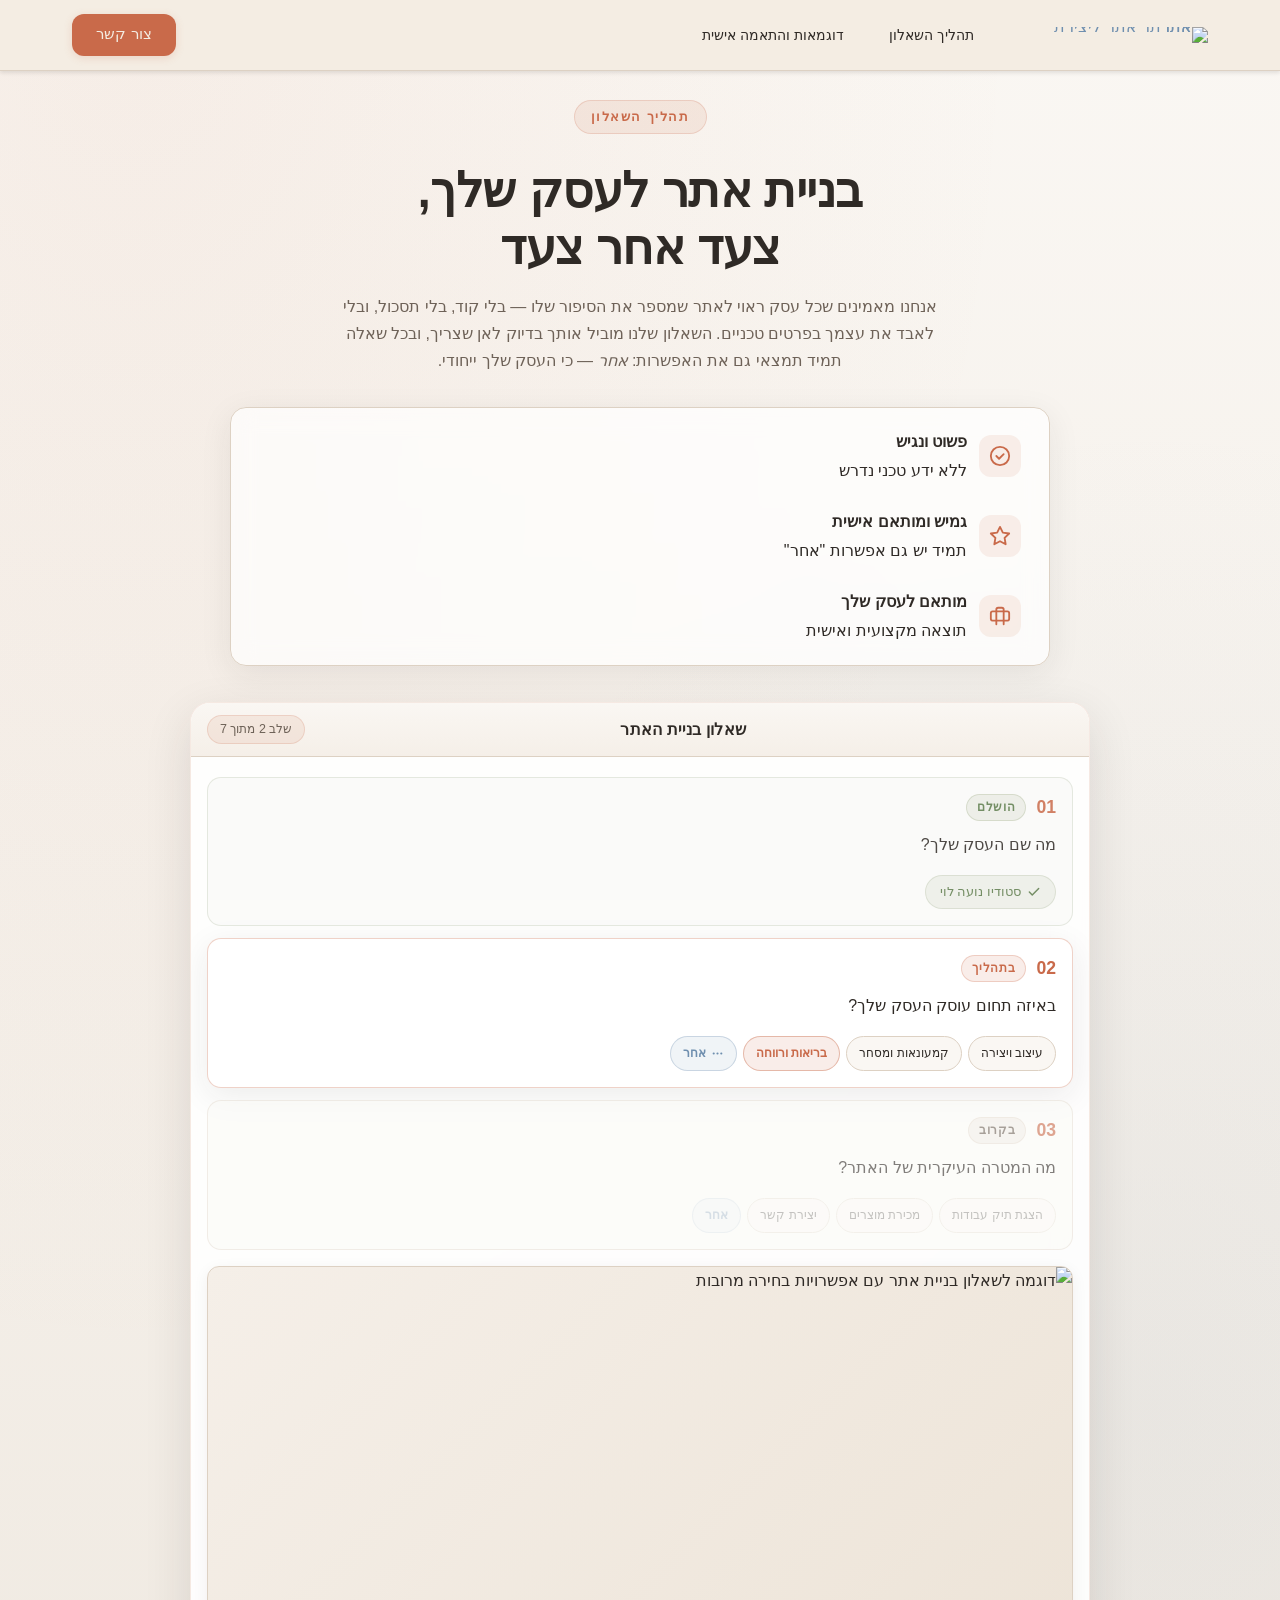
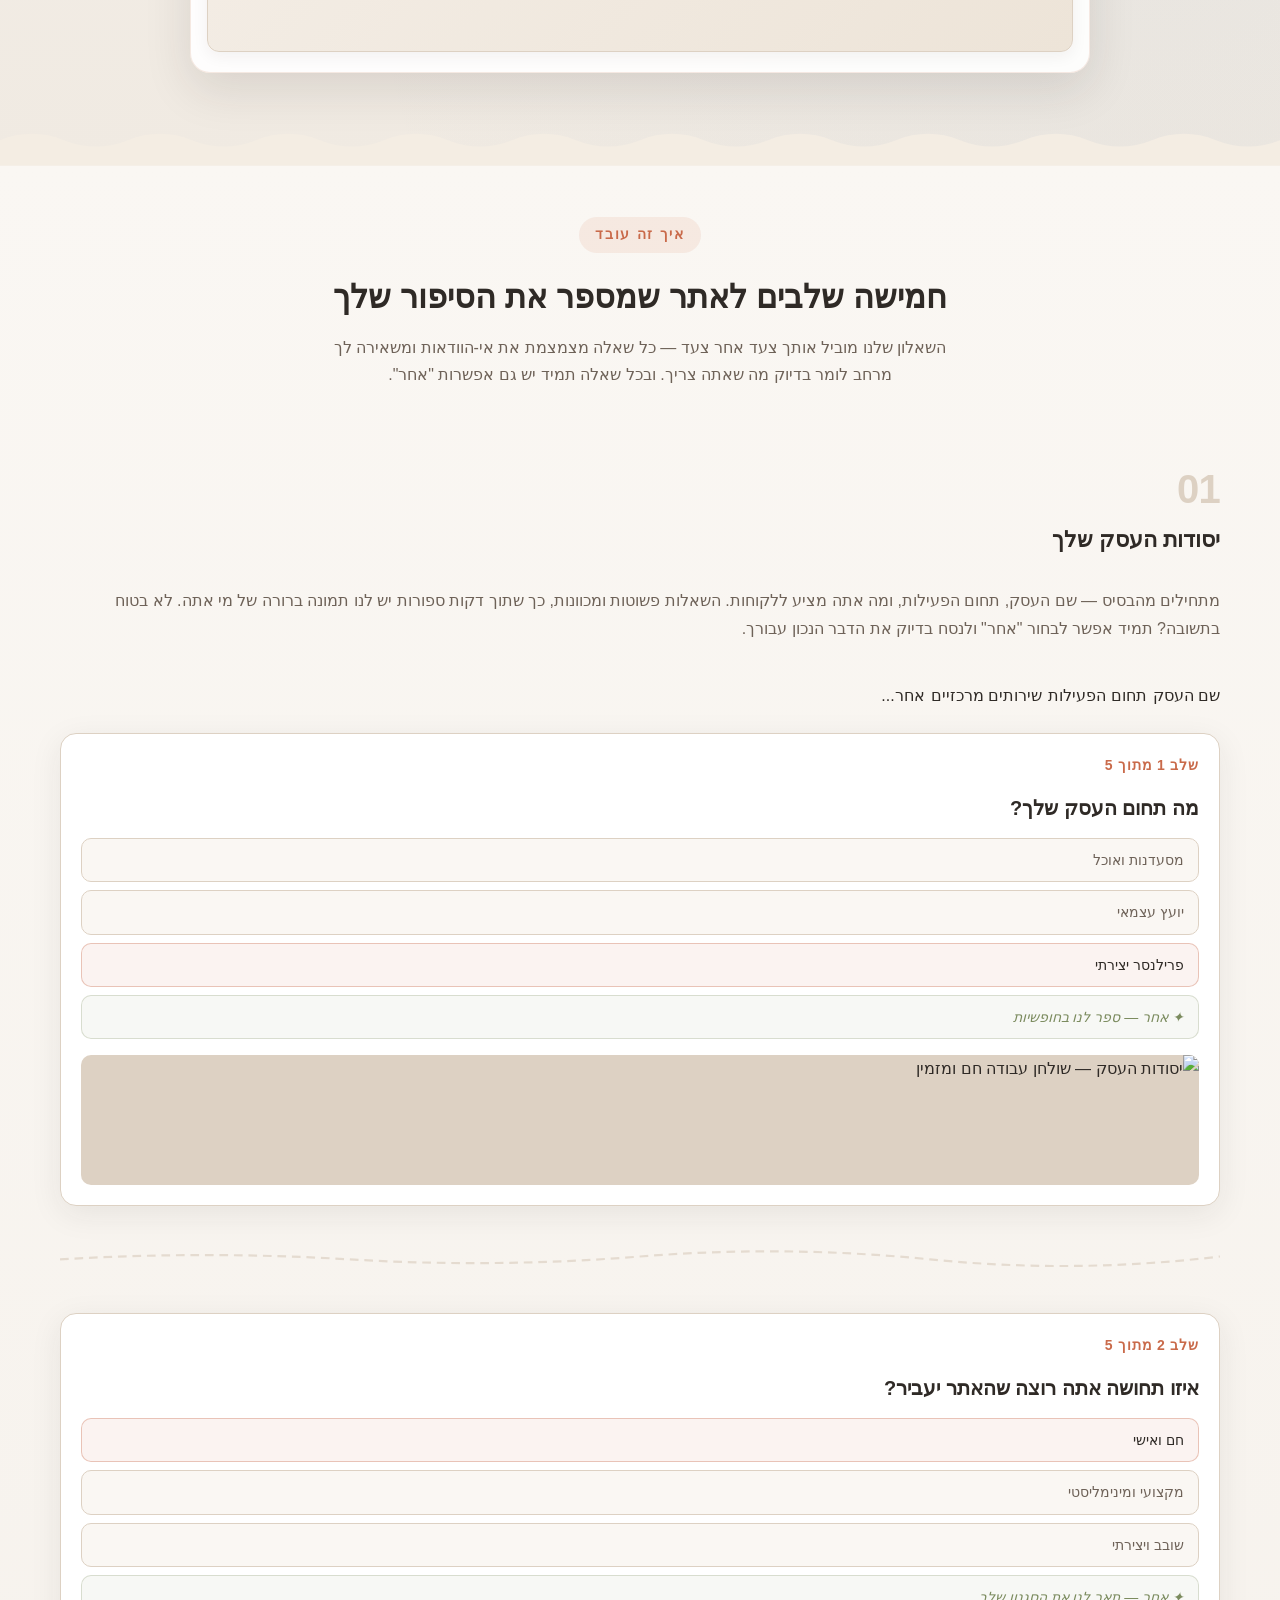
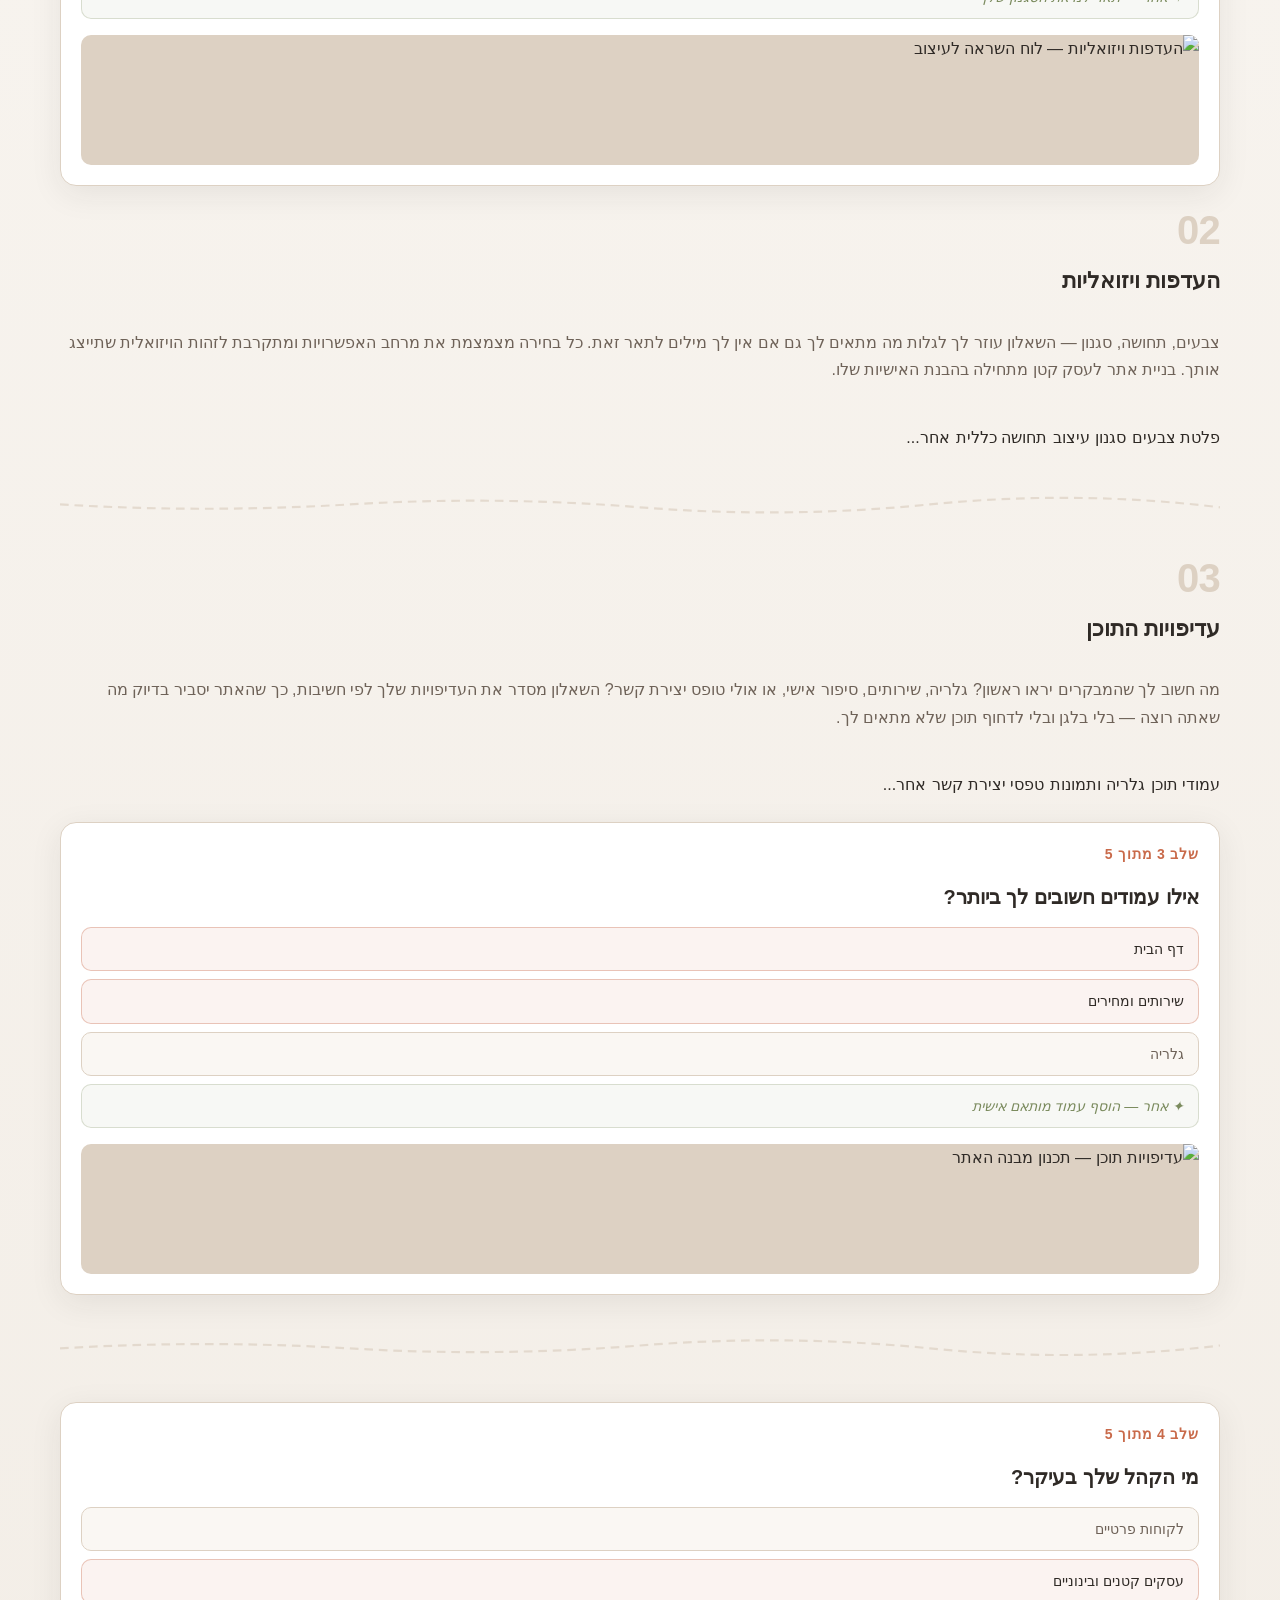
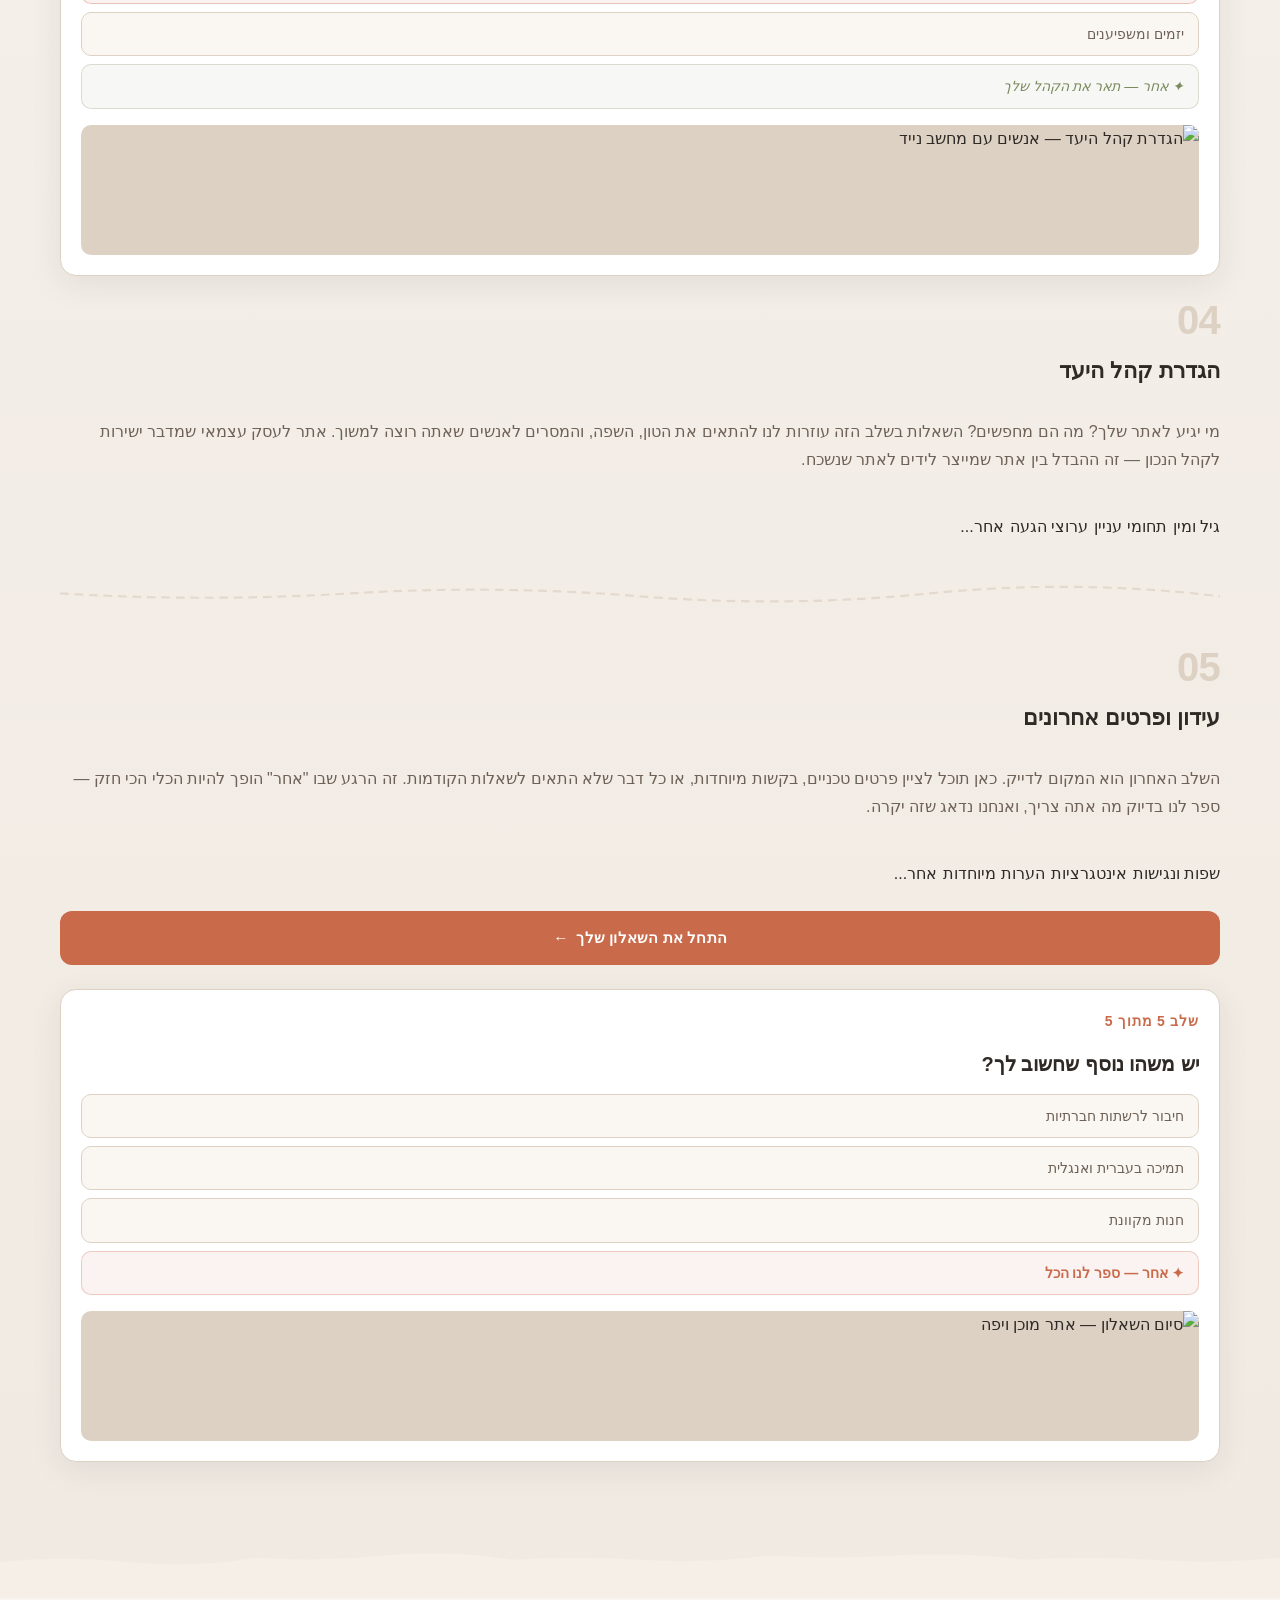
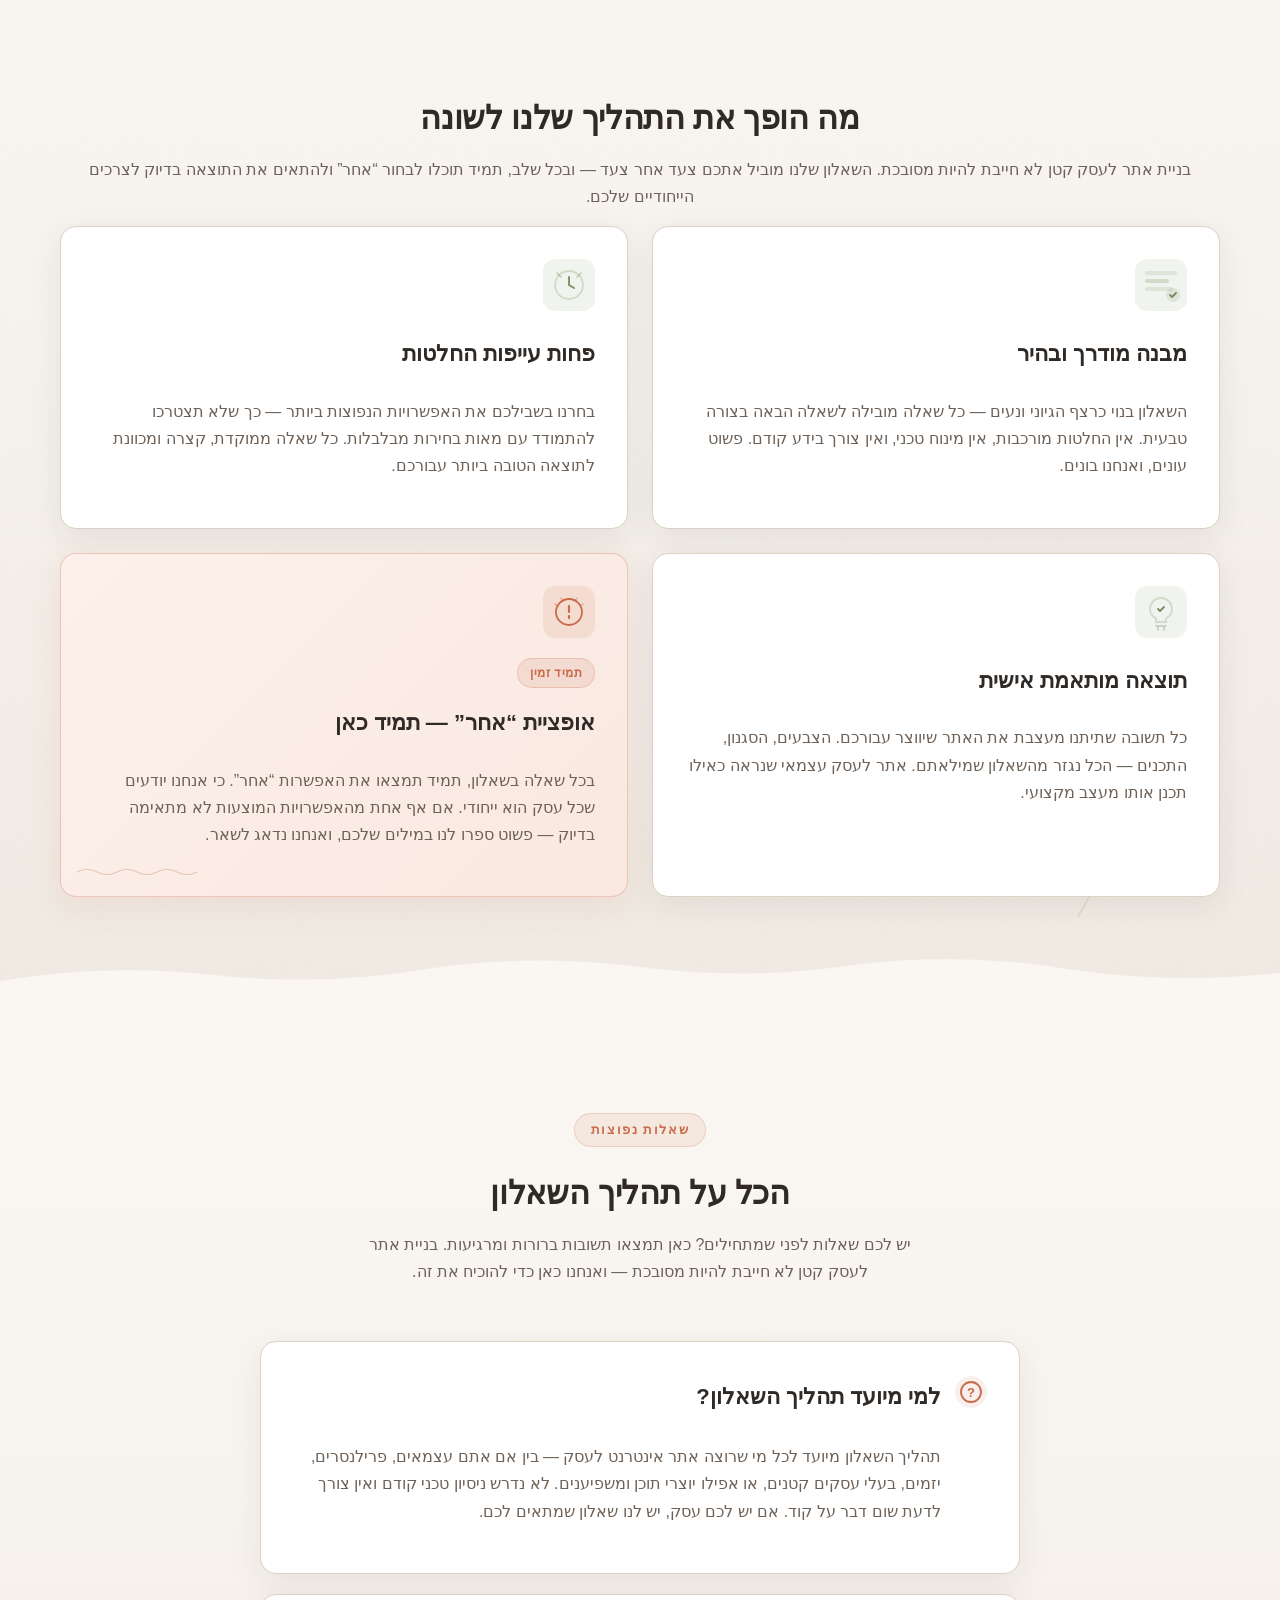
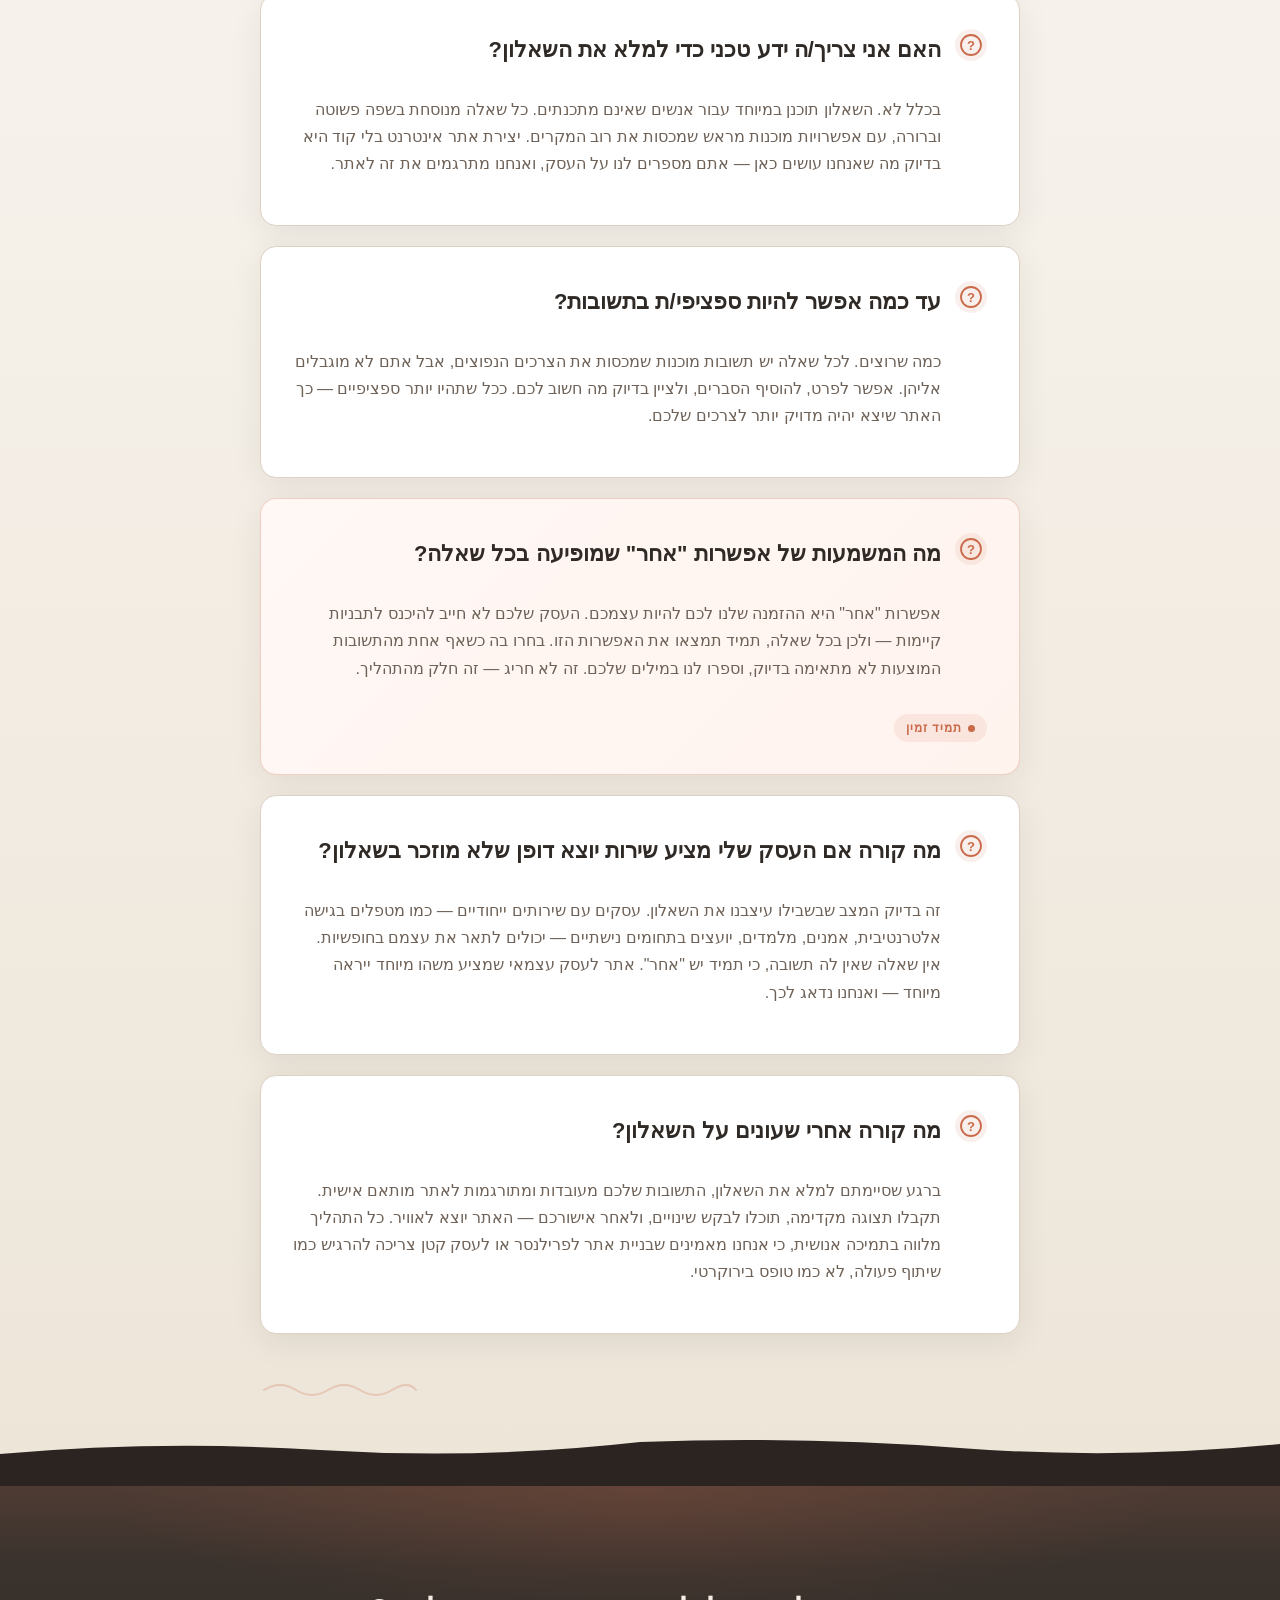
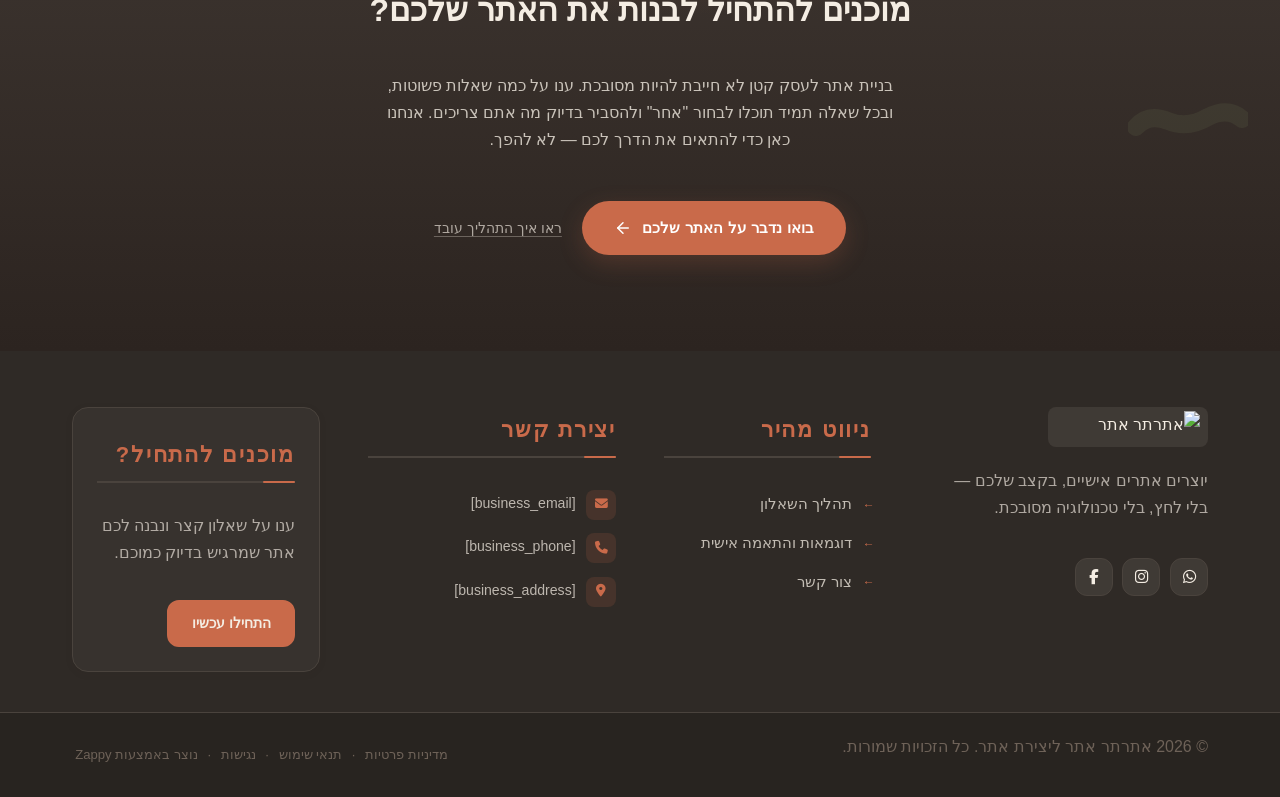
==== process.html @ 2663c0f7 "Background sync: Progressive GitHub Sync" ====
<!DOCTYPE html>
<html lang="he" dir="rtl">
<head>
    <meta charset="UTF-8">
    <meta name="viewport" content="width=device-width, initial-scale=1.0">
    <meta name="robots" content="index, follow">
    <title>השאלון שהופך את החלום לאתר אמיתי — אתרתר אתר ליצירת אתר</title>
    <meta name="description" content="גלה איך תהליך השאלון החכם של אתרתר בונה לך אתר מותאם אישית בצעדים פשוטים. בכל שאלה תמיד תמצא גם אופציה של &#39;אחר&#39; — כי העסק שלך ייחודי. התחל את התהליך היום!">
    <meta name="keywords" content="תהליך בניית אתר, שאלון ליצירת אתר, בניית אתר לפרילנסר, אתר לעסק עצמאי, איך ליצור אתר לעסק בקלות">
    
    <!-- Favicons -->
    <link rel="icon" type="image/x-icon" href="/assets/favicon.ico">
    <link rel="icon" type="image/png" sizes="16x16" href="/assets/favicon-16x16.png">
    <link rel="icon" type="image/png" sizes="32x32" href="/assets/favicon-32x32.png">
    <link rel="icon" type="image/png" sizes="48x48" href="/assets/favicon-48x48.png">
    <link rel="icon" type="image/png" sizes="192x192" href="/assets/favicon-192x192.png">
    <link rel="icon" type="image/png" sizes="512x512" href="/assets/favicon-512x512.png">
    <link rel="apple-touch-icon" href="/assets/apple-touch-icon.png">
    <!-- Zappy Analytics -->
<script>
(function() {
  'use strict';
  
  // Configuration
  var config = {
    websiteId: '89500212-3b11-4445-8b24-f6573b749d9c',
    apiUrl: 'https://api.zappy5.com/api/analytics/track',
    sessionDuration: 30 * 60 * 1000, // 30 minutes
    visitorDuration: 30 * 24 * 60 * 60 * 1000, // 30 days
    trackPageViews: true,
    trackClicks: true,
    trackFormSubmissions: true
  };
  
  // Generate or retrieve persistent visitor ID (30 days)
  function getVisitorId() {
    var visitorKey = 'zappy_visitor_' + config.websiteId;
    var visitor = null;
    
    try {
      visitor = localStorage.getItem(visitorKey);
      if (visitor) {
        var visitorData = JSON.parse(visitor);
        var now = Date.now();
        
        // Check if visitor ID is still valid (30 days)
        if (now - visitorData.created < config.visitorDuration) {
          // Update last seen timestamp
          visitorData.lastSeen = now;
          localStorage.setItem(visitorKey, JSON.stringify(visitorData));
          return visitorData.id;
        }
      }
    } catch (e) {
      console.warn('Zappy Analytics: LocalStorage not available');
    }
    
    // Generate new visitor ID
    var newVisitorId = 'zv_' + Date.now() + '_' + Math.random().toString(36).substr(2, 9);
    
    try {
      localStorage.setItem(visitorKey, JSON.stringify({
        id: newVisitorId,
        created: Date.now(),
        lastSeen: Date.now()
      }));
    } catch (e) {
      // Continue without local storage
    }
    
    return newVisitorId;
  }
  
  // Generate or retrieve session ID (30 minutes)
  function getSessionId() {
    var sessionKey = 'zappy_session_' + config.websiteId;
    var session = null;
    
    try {
      session = sessionStorage.getItem(sessionKey);
      if (session) {
        var sessionData = JSON.parse(session);
        var now = Date.now();
        
        // Check if session is still valid
        if (now - sessionData.timestamp < config.sessionDuration) {
          // Update timestamp
          sessionData.timestamp = now;
          sessionStorage.setItem(sessionKey, JSON.stringify(sessionData));
          return sessionData.id;
        }
      }
    } catch (e) {
      console.warn('Zappy Analytics: SessionStorage not available');
    }
    
    // Generate new session ID
    var newSessionId = 'zs_' + Date.now() + '_' + Math.random().toString(36).substr(2, 9);
    
    try {
      sessionStorage.setItem(sessionKey, JSON.stringify({
        id: newSessionId,
        timestamp: Date.now()
      }));
    } catch (e) {
      // Continue without session storage
    }
    
    return newSessionId;
  }
  
  var visitorId = getVisitorId();
  var sessionId = getSessionId();
  
  // Track an event
  function trackEvent(eventType, data) {
    data = data || {};
    
    var eventData = {
      website_id: config.websiteId,
      event_type: eventType,
      page_path: window.location.pathname,
      referrer: document.referrer || 'direct',
      visitor_id: visitorId,
      session_id: sessionId,
      metadata: data
    };
    
    // Use sendBeacon if available (better for page unload events)
    if (navigator.sendBeacon) {
      var blob = new Blob([JSON.stringify(eventData)], { type: 'application/json' });
      navigator.sendBeacon(config.apiUrl, blob);
    } else {
      // Fallback to fetch
      fetch(config.apiUrl, {
        method: 'POST',
        headers: {
          'Content-Type': 'application/json'
        },
        body: JSON.stringify(eventData),
        keepalive: true
      }).catch(function(error) {
        console.warn('Zappy Analytics: Failed to track event', error);
      });
    }
  }
  
  // Track page view
  if (config.trackPageViews) {
    trackEvent('pageview', {
      title: document.title,
      url: window.location.href
    });
  }
  
  // Track clicks on important elements
  if (config.trackClicks) {
    document.addEventListener('click', function(e) {
      var target = e.target;
      
      // Track button clicks (counted as actions)
      if (target.tagName === 'BUTTON' || target.closest('button')) {
        var button = target.tagName === 'BUTTON' ? target : target.closest('button');
        trackEvent('click', {
          element: 'button',
          text: button.textContent.trim().substring(0, 100),
          id: button.id || null,
          class: button.className || null
        });
      }
      
      // Track link clicks (navigation - not counted as actions)
      else if (target.tagName === 'A' || target.closest('a')) {
        var link = target.tagName === 'A' ? target : target.closest('a');
        trackEvent('navigation', {
          element: 'link',
          text: link.textContent.trim().substring(0, 100),
          href: link.href,
          external: link.hostname !== window.location.hostname
        });
      }
    }, true);
  }
  
  // Track form submissions
  if (config.trackFormSubmissions) {
    document.addEventListener('submit', function(e) {
      var form = e.target;
      
      trackEvent('form_submit', {
        form_id: form.id || null,
        form_name: form.name || null,
        form_action: form.action || null,
        form_method: form.method || 'GET'
      });
    }, true);
  }
  
  // Track time on page (send on page unload)
  var pageLoadTime = Date.now();
  
  window.addEventListener('beforeunload', function() {
    var timeOnPage = Math.floor((Date.now() - pageLoadTime) / 1000); // in seconds
    
    trackEvent('page_unload', {
      time_on_page: timeOnPage,
      page_path: window.location.pathname
    });
  });
  
  // Expose tracking function globally for custom events
  window.zappyAnalytics = {
    track: trackEvent,
    getVisitorId: function() { return visitorId; },
    getSessionId: function() { return sessionId; }
  };
  
})();
</script>
<!-- End Zappy Analytics -->
    <meta property="og:title" content="השאלון שהופך את החלום לאתר אמיתי — אתרתר אתר ליצירת אתר">
    <meta property="og:description" content="גלה איך תהליך השאלון החכם של אתרתר בונה לך אתר מותאם אישית בצעדים פשוטים. בכל שאלה תמיד תמצא גם אופציה של &#39;אחר&#39; — כי העסק שלך ייחודי. התחל את התהליך היום!">
    <meta name="twitter:card" content="summary_large_image">
    <meta name="twitter:title" content="השאלון שהופך את החלום לאתר אמיתי — אתרתר אתר ליצירת אתר">
    <meta name="twitter:description" content="גלה איך תהליך השאלון החכם של אתרתר בונה לך אתר מותאם אישית בצעדים פשוטים. בכל שאלה תמיד תמצא גם אופציה של &#39;אחר&#39; — כי העסק שלך ייחודי. התחל את התהליך היום!">
    <meta property="og:type" content="website">
  <meta property="og:locale" content="he_IL">
  
  
  
  
  
  <link rel="stylesheet" href="https://cdnjs.cloudflare.com/ajax/libs/font-awesome/6.4.0/css/all.min.css">

    <!-- Favicons -->
    <link rel="icon" type="image/x-icon" href="/assets/favicon.ico">
    <link rel="icon" type="image/png" sizes="16x16" href="/assets/favicon-16x16.png">
    <link rel="icon" type="image/png" sizes="32x32" href="/assets/favicon-32x32.png">
    <link rel="icon" type="image/png" sizes="48x48" href="/assets/favicon-48x48.png">
    <link rel="icon" type="image/png" sizes="192x192" href="/assets/favicon-192x192.png">
    <link rel="icon" type="image/png" sizes="512x512" href="/assets/favicon-512x512.png">
    <link rel="apple-touch-icon" href="/assets/apple-touch-icon.png">
    <!-- Cookie Consent -->
    <link rel="stylesheet" href="https://cdn.jsdelivr.net/npm/vanilla-cookieconsent@3/dist/cookieconsent.css">
    <script src="https://cdn.jsdelivr.net/npm/vanilla-cookieconsent@3/dist/cookieconsent.umd.js"></script>
    <!-- Mickidum Accessibility Toolbar -->
    <script src="https://cdn.jsdelivr.net/gh/mickidum/acc_toolbar/acctoolbar/acctoolbar.min.js"></script>
    <link rel="stylesheet" href="/styles.css">

    <style id="zappy-dropdown-submenu-styles">
      /* ========== DESKTOP DROPDOWN SUBMENU STYLES ========== */
      /* Base styles for dropdown submenus - parent must be positioned */
      .nav-menu li:has(.sub-menu), nav li:has(.sub-menu), .navbar li:has(.sub-menu), #navMenu li:has(.sub-menu) { position: relative; }
      /* Submenu base - hidden by default */
      .nav-menu .sub-menu, nav .sub-menu, .navbar .sub-menu, #navMenu .sub-menu { display: block !important; position: absolute !important; top: 100%; left: 0; min-width: 220px; background: white; border-radius: 8px; box-shadow: 0 8px 25px rgba(0,0,0,0.15); padding: 8px 0; opacity: 0; visibility: hidden; transform: translateY(10px); transition: all 0.3s ease; z-index: 1000; list-style: none; pointer-events: none; }
      /* CRITICAL: Desktop hover styles to show dropdown */
      .nav-menu li:hover > .sub-menu, nav li:hover > .sub-menu, .navbar li:hover > .sub-menu, #navMenu li:hover > .sub-menu { opacity: 1 !important; visibility: visible !important; transform: translateY(0) !important; pointer-events: auto !important; }
      /* Submenu item styling */
      .sub-menu li { list-style: none; margin: 0; padding: 0; }
      .sub-menu a { display: block !important; padding: 10px 16px !important; color: var(--text-dark, #333) !important; font-weight: 500; text-decoration: none; white-space: nowrap; transition: background-color 0.2s; }
      .sub-menu .zappy-nav-child > a { padding-left: 28px !important; font-size: 0.9em !important; opacity: 0.85 !important; }
      [dir="rtl"] .sub-menu .zappy-nav-child > a, html[lang="he"] .sub-menu .zappy-nav-child > a, html[lang="ar"] .sub-menu .zappy-nav-child > a { padding-left: 10px !important; padding-right: 28px !important; }
      .sub-menu .zappy-nav-parent > a { font-weight: 600 !important; }
      .sub-menu a:hover { background-color: #f5f5f5; }
      /* RTL (Hebrew/Arabic) dropdown positioning */
      [dir="rtl"] .nav-menu .sub-menu, [dir="rtl"] nav .sub-menu, [dir="rtl"] .navbar .sub-menu, html[lang="he"] .nav-menu .sub-menu, html[lang="he"] nav .sub-menu, html[lang="he"] .navbar .sub-menu, html[lang="ar"] .nav-menu .sub-menu, html[lang="ar"] nav .sub-menu, html[lang="ar"] .navbar .sub-menu { left: auto !important; right: 0 !important; }
      /* Hide empty dropdown menus (exclude catalog sub-menus that use <a> children instead of <li>) */
      .sub-menu:empty, .sub-menu:not(:has(li:not(.zappy-hidden-menu-item))):not(:has(> a)), .sub-menu:not(:has(li)):not(:has(> a)) { display: none !important; opacity: 0 !important; visibility: hidden !important; pointer-events: none !important; }
      /* Desktop: show submenu on Menu Group hover */
      li:has(.menu-group-title):hover > .sub-menu { opacity: 1 !important; visibility: visible !important; transform: translateY(0) !important; pointer-events: auto !important; }
      /* Menu Group title styling */
      .nav-menu > li > .menu-group-title, #navMenu > li > .menu-group-title { display: inline-block; padding: 0.5rem 1rem; cursor: default; user-select: none; }
      
      /* ========== MOBILE SUBMENU STYLES ========== */
      @media (max-width: 768px) {
        .nav-menu .sub-menu, nav .sub-menu, .navbar .sub-menu, #navMenu .sub-menu { position: static !important; transform: none !important; box-shadow: none !important; background: transparent !important; max-height: 0; overflow: hidden; opacity: 0; visibility: hidden; transition: max-height 0.3s ease, opacity 0.3s ease; padding: 0 !important; border-radius: 0 !important; }
        .navbar .sub-menu.mobile-expanded, .nav-menu .sub-menu.mobile-expanded, #navMenu .sub-menu.mobile-expanded { max-height: none !important; overflow-y: visible !important; opacity: 1 !important; visibility: visible !important; padding: 8px 0 8px 16px !important; }
        [dir="rtl"] .sub-menu.mobile-expanded, html[lang="he"] .sub-menu.mobile-expanded { padding: 8px 16px 8px 0 !important; }
        /* Disable hover behavior on mobile */
        .nav-menu li:hover > .sub-menu, nav li:hover > .sub-menu, .navbar li:hover > .sub-menu, #navMenu li:hover > .sub-menu { opacity: 0; visibility: hidden; pointer-events: none; }
        .nav-menu li > .sub-menu.mobile-expanded, nav li > .sub-menu.mobile-expanded, .navbar li > .sub-menu.mobile-expanded, #navMenu li > .sub-menu.mobile-expanded { opacity: 1 !important; visibility: visible !important; pointer-events: auto !important; }
        .nav-menu li:has(.sub-menu), nav li:has(.sub-menu), .navbar li:has(.sub-menu), #navMenu li:has(.sub-menu) { display: flex !important; flex-wrap: wrap !important; align-items: center !important; position: relative !important; min-height: 44px !important; }
        .nav-menu li:has(.sub-menu) > a, nav li:has(.sub-menu) > a, .navbar li:has(.sub-menu) > a, #navMenu li:has(.sub-menu) > a { flex: 1 !important; min-width: 0 !important; }
        .nav-menu li:has(.sub-menu) > .menu-group-title, nav li:has(.sub-menu) > .menu-group-title, .navbar li:has(.sub-menu) > .menu-group-title, #navMenu li:has(.sub-menu) > .menu-group-title { flex: 1 !important; min-width: 0 !important; padding: 0 !important; line-height: inherit !important; }
        .nav-menu li:has(.sub-menu) > .sub-menu, nav li:has(.sub-menu) > .sub-menu, .navbar li:has(.sub-menu) > .sub-menu, #navMenu li:has(.sub-menu) > .sub-menu { flex-basis: 100% !important; width: 100% !important; }
        .nav-menu li:has(.sub-menu) > a [class*="chevron"], .nav-menu li:has(.sub-menu) > a [class*="arrow"], .nav-menu li:has(.sub-menu) > a .fa-chevron-down, .nav-menu li:has(.sub-menu) > a .fa-angle-down, nav li:has(.sub-menu) > a [class*="chevron"], nav li:has(.sub-menu) > a [class*="arrow"], #navMenu li:has(.sub-menu) > a [class*="chevron"], #navMenu li:has(.sub-menu) > a [class*="arrow"] { display: none !important; visibility: hidden !important; }
        .mobile-submenu-toggle { display: flex !important; align-items: center !important; justify-content: center !important; width: 44px !important; height: auto !important; background: transparent !important; border: none !important; cursor: pointer !important; color: var(--text-dark) !important; position: static !important; flex-shrink: 0 !important; align-self: stretch !important; z-index: 2 !important; padding: 0 !important; margin: 0 !important; }
        .mobile-submenu-toggle::after { content: '' !important; width: 0 !important; height: 0 !important; border-left: 6px solid transparent !important; border-right: 6px solid transparent !important; border-top: 7px solid currentColor !important; transition: transform 0.3s ease !important; }
        .mobile-submenu-toggle.expanded::after { transform: rotate(180deg) !important; }
        .sub-menu a { padding: 10px 0 !important; display: block !important; color: var(--text-dark) !important; white-space: normal !important; }
        .sub-menu .zappy-nav-child > a { padding-left: 28px !important; font-size: 0.9em !important; opacity: 0.85 !important; }
        [dir="rtl"] .sub-menu .zappy-nav-child > a, html[lang="he"] .sub-menu .zappy-nav-child > a, html[lang="ar"] .sub-menu .zappy-nav-child > a { padding-left: 0 !important; padding-right: 28px !important; }
        .sub-menu .zappy-nav-parent > a { font-weight: 600 !important; }
        .nav-menu.active, #navMenu.active { max-width: 100vw !important; overflow-x: hidden !important; box-sizing: border-box !important; }
        .navbar .sub-menu li a, nav.navbar .sub-menu li a, .zappy-products-dropdown .sub-menu a { color: var(--text-dark) !important; }
      }
      @media (min-width: 769px) { .mobile-submenu-toggle { display: none !important; } }
    </style>

    <style id="zappy-widget-visibility">
      #mic-access-tool-general-button, .mic-access-tool-general-button,
      #mic-init-access-tool .mic-access-tool-general-button, #mic-init-access-tool #mic-access-tool-general-button,
      ._access-icon, #mic-access-tool-box, .mic-access-tool-box,
      #mic-init-access-tool #mic-access-tool-box, div[id*="mic-access-tool-box"], ._access-menu {
        display: none !important; visibility: hidden !important; opacity: 0 !important; pointer-events: none !important;
      }
    </style>
</head>
<body>

  <nav class="navbar" dir="rtl">
  <button class="mobile-toggle" id="mobileToggle" aria-label="Menu">
    <svg class="hamburger-icon" width="24" height="24" viewBox="0 0 24 24" fill="none">
      <path d="M3 12h18M3 6h18M3 18h18" stroke="currentColor" stroke-width="2" stroke-linecap="round"></path>
    </svg>
    <svg class="close-icon" width="24" height="24" viewBox="0 0 24 24" fill="none" style="display: none;">
      <path d="M18 6L6 18M6 6l12 12" stroke="currentColor" stroke-width="2" stroke-linecap="round"></path>
    </svg>
  </button>

  <button class="phone-header-btn" data-phone="[business_phone]" aria-label="Call">
    <svg width="20" height="20" viewBox="0 0 24 24" fill="currentColor">
      <path d="M22 16.92v3a2 2 0 0 1-2.18 2 19.79 19.79 0 0 1-8.63-3.07 19.5 19.5 0 0 1-6-6 19.79 19.79 0 0 1-3.07-8.67A2 2 0 0 1 4.11 2h3a2 2 0 0 1 2 1.72 12.84 12.84 0 0 0 .7 2.81 2 2 0 0 1-.45 2.11L8.09 9.91a16 16 0 0 0 6 6l1.27-1.27a2 2 0 0 1 2.11-.45 12.84 12.84 0 0 0 2.81.7A2 2 0 0 1 22 16.92z"></path>
    </svg>
  </button>

  <div class="nav-container">
    <div class="nav-right-group"><div class="nav-brand">
      <a href="/" class="logo-link">
        <img src="/assets/general-logo.webp" alt="אתרתר אתר ליצירת אתר" class="logo">
      </a>
    </div><ul class="nav-menu" id="navMenu"><li><a href="/process">תהליך השאלון</a></li><li><a href="/examples">דוגמאות והתאמה אישית</a></li></ul></div>

    

    <div class="nav-cta-container">
      <a href="/contact" class="nav-cta-btn">צור קשר</a>
    </div>
  </div>
</nav>
<script>

// Navbar Mobile Menu Toggle and Contrast Fix
(function() {
  // Use 'load' event instead of 'DOMContentLoaded' to ensure we run AFTER all other scripts
  window.addEventListener('load', function() {
    
    // FIX MOBILE BUTTON CONTRAST
    // Detect navbar background color and apply contrasting color to mobile buttons
    const navbar = document.querySelector('.navbar, nav, header');
    if (!navbar) {
      console.log('[Navbar] Navbar element not found');
      return;
    }
    
    // DECLARE VARIABLES EARLY to avoid Temporal Dead Zone errors
    // These are used in multiple places below
    let mobileToggle = document.getElementById('mobileToggle') ||
                       document.querySelector('.mobile-toggle') ||
                       document.querySelector('.hamburger') ||
                       document.querySelector('.hamburger-menu') ||
                       document.querySelector('.menu-toggle') ||
                       document.querySelector('.burger-menu') ||
                       document.querySelector('[aria-label="Menu"]') ||
                       document.querySelector('[aria-label="תפריט"]');
    
    const phoneBtn = document.querySelector('.phone-header-btn');
    
    const computedStyle = window.getComputedStyle(navbar);
    let bgColor = computedStyle.backgroundColor;
    
    console.log('[Navbar] Initial navbar background:', bgColor);
    
    // Check if background is transparent or rgba with 0 alpha
    const isTransparent = bgColor === 'transparent' || 
                         bgColor === 'rgba(0, 0, 0, 0)' ||
                         (bgColor.startsWith('rgba') && bgColor.includes(', 0)'));
    
    if (isTransparent) {
      // Check for background-image or gradient
      const bgImage = computedStyle.backgroundImage;
      if (bgImage && bgImage !== 'none') {
        console.log('[Navbar] Navbar has background image/gradient, using dark text');
        bgColor = 'rgb(240, 240, 240)'; // Assume light background
      } else {
        // Transparent navbar - check body background
        const bodyBg = window.getComputedStyle(document.body).backgroundColor;
        console.log('[Navbar] Navbar transparent, using body background:', bodyBg);
        bgColor = bodyBg;
      }
    }
    
    // Calculate luminance to determine if background is light or dark
    const rgb = bgColor.match(/\d+/g);
    if (rgb && rgb.length >= 3) {
      const r = parseInt(rgb[0]);
      const g = parseInt(rgb[1]);
      const b = parseInt(rgb[2]);
      const luminance = (0.299 * r + 0.587 * g + 0.114 * b) / 255;
      
      // Mobile button colors are set by Claude's AI-generated CSS (same as .nav-menu a)
      // No dynamic color overrides needed - colors come from the generated navbar CSS
      console.log('[Navbar] Mobile button colors preserved from Claude CSS (luminance:', luminance.toFixed(2) + ')');
      
      // FIX ICON SIZES - Ensure SVGs are properly sized and visible
      // INJECT CRITICAL CSS TO OVERRIDE ANY CONFLICTING RULES
      const criticalCSS = document.createElement('style');
      criticalCSS.id = 'zappy-mobile-nav-fix';
      const htmlLang = document.documentElement.lang || 'en';
      const htmlDir = document.documentElement.dir || 'ltr';
      // Check both dir attribute AND lang for RTL detection
      // dir="rtl" is the most reliable indicator
      const isRTL = htmlDir === 'rtl' || htmlLang === 'he' || htmlLang === 'ar';
      
      criticalCSS.textContent = `
        /* Hide mobile buttons on desktop, show only on mobile */
        @media (min-width: 769px) {
          .mobile-toggle,
          .phone-header-btn {
            display: none !important;
          }
        }
        
        /* Show and position mobile buttons correctly on mobile */
        @media (max-width: 768px) {
          .mobile-toggle,
          .phone-header-btn {
            position: absolute !important;
            top: 50% !important;
            transform: translateY(-50%) !important;
            z-index: 1001 !important;
            display: flex !important;
            align-items: center !important;
            justify-content: center !important;
            width: 36px !important;
            height: 36px !important;
            border-radius: 50% !important;
            border: none !important;
            cursor: pointer !important;
            padding: 6px !important;
            background: none !important;
            color: var(--nav-text, var(--text-dark)) !important;
          }
          
          /* LTR positioning (default): hamburger LEFT, phone RIGHT */
          html:not([dir="rtl"]):not([lang="he"]):not([lang="ar"]) .mobile-toggle,
          html[dir="ltr"] .mobile-toggle {
            left: 12px !important;
            right: auto !important;
          }
          html:not([dir="rtl"]):not([lang="he"]):not([lang="ar"]) .phone-header-btn,
          html[dir="ltr"] .phone-header-btn {
            right: 12px !important;
            left: auto !important;
          }
          
          /* RTL positioning: hamburger RIGHT, phone LEFT */
          html[dir="rtl"] .mobile-toggle,
          html[lang="he"] .mobile-toggle,
          html[lang="ar"] .mobile-toggle {
            right: 12px !important;
            left: auto !important;
          }
          html[dir="rtl"] .phone-header-btn,
          html[lang="he"] .phone-header-btn,
          html[lang="ar"] .phone-header-btn {
            left: 12px !important;
            right: auto !important;
          }
          
          /* CRITICAL: Ensure nav-container has min-height on mobile */
          /* All children are positioned absolutely/fixed on mobile, so height:auto collapses to 0 */
          .nav-container {
            min-height: 70px !important;
            position: relative !important;
          }
          
          /* Ensure SVG icons are properly sized and inherit color */
          .mobile-toggle svg,
          .phone-header-btn svg {
            width: 24px !important;
            height: 24px !important;
            /* Don't force display - let JavaScript control hamburger/close toggle */
          }
          
          /* Reset nav-cta-container on mobile - remove desktop box-shadow/padding */
          /* that creates a visible ghost box when CTA button is hidden */
          .nav-cta-container {
            box-shadow: none !important;
            padding: 0 !important;
          }
          
          /* Hide nav-cta-container entirely on mobile when there's no lang-switcher */
          /* (only the CTA button is inside, and it's hidden on mobile) */
          .nav-cta-container:not(:has(.lang-switcher)) {
            display: none !important;
          }
          
          /* CRITICAL: Prevent hero image fade gradient from bleeding over headline text */
          /* The .image-fade-gradient has bottom: -30px (extends below parent) */
          /* On mobile stacked layout, this overlaps the h1 text below the image */
          .hero-image-column {
            overflow: hidden !important;
          }
          .image-fade-gradient {
            bottom: 0 !important;
          }
          
          /* Hide desktop language switcher on mobile - hamburger menu handles it */
          /* High specificity to override stored CSS */
          .lang-switcher,
          .nav-cta-container .lang-switcher,
          .nav-container .lang-switcher,
          .navbar .lang-switcher,
          .navbar .nav-cta-container .lang-switcher {
            display: none !important;
          }
        }
      `;
      
      // Remove existing fix if present and inject new one
      const existing = document.getElementById('zappy-mobile-nav-fix');
      if (existing) existing.remove();
      document.head.appendChild(criticalCSS);
      
      console.log('[Navbar] Critical CSS injected for mobile nav positioning');
      
      // ONLY apply inline positioning styles on mobile viewport
      // On desktop, the CSS handles hiding these buttons with display: none
      // Inline styles were breaking desktop layout by overriding CSS
      const isMobileViewport = window.innerWidth <= 768;
      
      if (mobileToggle) {
        // Icon sizing applies to all viewports for consistency
        const hamburgerIcon = mobileToggle.querySelector('.hamburger-icon');
        const closeIcon = mobileToggle.querySelector('.close-icon');
        
        if (hamburgerIcon) {
          hamburgerIcon.style.setProperty('width', '24px', 'important');
          hamburgerIcon.style.setProperty('height', '24px', 'important');
          hamburgerIcon.style.setProperty('display', 'block', 'important'); // Show hamburger by default
        }
        if (closeIcon) {
          closeIcon.style.setProperty('width', '24px', 'important');
          closeIcon.style.setProperty('height', '24px', 'important');
          closeIcon.style.setProperty('display', 'none', 'important'); // Hide close icon by default
        }
        
        // ONLY set positioning inline styles on mobile
        if (isMobileViewport) {
          mobileToggle.style.setProperty('position', 'absolute', 'important');
          mobileToggle.style.setProperty('top', '50%', 'important');
          mobileToggle.style.setProperty('transform', 'translateY(-50%)', 'important');
          mobileToggle.style.setProperty('z-index', '1001', 'important');
          
          // Clear any inline left/right so CSS can take over based on html[dir]
          mobileToggle.style.removeProperty('left');
          mobileToggle.style.removeProperty('right');
          
          console.log('[Navbar] Mobile toggle positioning applied (mobile viewport)');
        } else {
          // On desktop, clear any positioning styles to let CSS handle it
          mobileToggle.style.removeProperty('position');
          mobileToggle.style.removeProperty('top');
          mobileToggle.style.removeProperty('transform');
          mobileToggle.style.removeProperty('z-index');
          mobileToggle.style.removeProperty('left');
          mobileToggle.style.removeProperty('right');
          console.log('[Navbar] Desktop viewport - cleared mobile toggle inline positioning');
        }
      }
      
      if (phoneBtn) {
        // Icon sizing applies to all viewports
        const phoneIcon = phoneBtn.querySelector('svg');
        if (phoneIcon) {
          phoneIcon.style.width = '24px';
          phoneIcon.style.height = '24px';
          phoneIcon.setAttribute('width', '24');
          phoneIcon.setAttribute('height', '24');
        }
        
        // ONLY set positioning inline styles on mobile
        if (isMobileViewport) {
          phoneBtn.style.setProperty('position', 'absolute', 'important');
          phoneBtn.style.setProperty('top', '50%', 'important');
          phoneBtn.style.setProperty('transform', 'translateY(-50%)', 'important');
          phoneBtn.style.setProperty('z-index', '1001', 'important');
          
          // Clear any inline left/right so CSS can take over based on html[dir]
          phoneBtn.style.removeProperty('left');
          phoneBtn.style.removeProperty('right');
          
          console.log('[Navbar] Phone button positioning applied (mobile viewport)');
        } else {
          // On desktop, clear any positioning styles to let CSS handle it
          phoneBtn.style.removeProperty('position');
          phoneBtn.style.removeProperty('top');
          phoneBtn.style.removeProperty('transform');
          phoneBtn.style.removeProperty('z-index');
          phoneBtn.style.removeProperty('left');
          phoneBtn.style.removeProperty('right');
          console.log('[Navbar] Desktop viewport - cleared phone button inline positioning');
        }
      }
    } else {
      console.log('[Navbar] Could not parse background color:', bgColor);
    }
    
    // MOBILE MENU TOGGLE
    // Re-query in case DOM changed (mobileToggle already declared at top of function)
    mobileToggle = document.getElementById('mobileToggle') ||
                   document.querySelector('.mobile-toggle') ||
                   document.querySelector('.hamburger') ||
                   document.querySelector('.hamburger-menu') ||
                   document.querySelector('.menu-toggle') ||
                   document.querySelector('.burger-menu') ||
                   document.querySelector('[aria-label="Menu"]') ||
                   document.querySelector('[aria-label="תפריט"]');
    
    // EXPANDED SEARCH: Find nav menu by ID or class
    const navMenu = document.getElementById('navMenu') ||
                  document.querySelector('.nav-menu') ||
                  document.querySelector('.nav-links') ||
                  document.querySelector('nav ul:not(.submenu)');
    
    if (!mobileToggle || !navMenu) {
      console.log('[Navbar] Mobile toggle or menu not found:', { toggle: !!mobileToggle, menu: !!navMenu });
      return;
    }
    
    // Ensure navMenu has ID for CSS targeting
    if (!navMenu.id) {
      navMenu.id = 'navMenu';
    }
    
    console.log('[Navbar] Initializing mobile menu...');
    
    // Remove any existing event listeners by cloning the button
    const newToggle = mobileToggle.cloneNode(true);
    mobileToggle.parentNode.replaceChild(newToggle, mobileToggle);
    
    // Toggle menu on button click - use newToggle now
    newToggle.addEventListener('click', function(e) {
      e.preventDefault();
      e.stopPropagation();
      
      const hamburgerIcon = this.querySelector('.hamburger-icon');
      const closeIcon = this.querySelector('.close-icon');
      const isActive = navMenu.classList.contains('active');
      
      if (isActive) {
        // Close menu
        navMenu.classList.remove('active');
        if (hamburgerIcon) hamburgerIcon.style.setProperty('display', 'block', 'important');
        if (closeIcon) closeIcon.style.setProperty('display', 'none', 'important');
        document.body.style.overflow = '';
        console.log('[Navbar] Menu closed');
      } else {
        // Open menu
        navMenu.classList.add('active');
        if (hamburgerIcon) hamburgerIcon.style.setProperty('display', 'none', 'important');
        if (closeIcon) closeIcon.style.setProperty('display', 'block', 'important');
        document.body.style.overflow = 'hidden';
        console.log('[Navbar] Menu opened');
      }
    });
    
    // Close menu when clicking nav links (but NOT dropdown toggles)
    const navLinks = navMenu.querySelectorAll('a');
    navLinks.forEach(function(link) {
      link.addEventListener('click', function() {
        // Don't close if it's a dropdown child (unless it's a real navigation link)
        if (this.getAttribute('href') === '#') return;
        
        const hamburgerIcon = newToggle.querySelector('.hamburger-icon');
        const closeIcon = newToggle.querySelector('.close-icon');
        
        navMenu.classList.remove('active');
        if (hamburgerIcon) hamburgerIcon.style.setProperty('display', 'block', 'important');
        if (closeIcon) closeIcon.style.setProperty('display', 'none', 'important');
        document.body.style.overflow = '';
        console.log('[Navbar] Menu closed (link clicked)');
      });
    });
    
    // DROPDOWN MENU TOGGLE (for mobile and touch devices)
    var dropdownToggles = navMenu.querySelectorAll('.dropdown-toggle');
    dropdownToggles.forEach(function(toggle) {
      toggle.addEventListener('click', function(e) {
        e.preventDefault();
        e.stopPropagation();
        var parent = this.closest('.nav-dropdown');
        if (!parent) return;
        
        // Close other open dropdowns at the same level
        var siblings = parent.parentNode.querySelectorAll('.nav-dropdown.open');
        siblings.forEach(function(sib) {
          if (sib !== parent) sib.classList.remove('open');
        });
        
        parent.classList.toggle('open');
        console.log('[Navbar] Dropdown toggled:', parent.classList.contains('open') ? 'open' : 'closed');
      });
    });
    
    // Close dropdowns when clicking outside
    document.addEventListener('click', function(e) {
      if (!e.target.closest('.nav-dropdown')) {
        var openDropdowns = document.querySelectorAll('.nav-dropdown.open');
        openDropdowns.forEach(function(dd) { dd.classList.remove('open'); });
      }
    });
    
    console.log('[Navbar] Dropdown handlers initialized for ' + dropdownToggles.length + ' dropdowns');
    
    // Phone button functionality (phoneBtn already declared at top of function)
    if (phoneBtn) {
      phoneBtn.addEventListener('click', function() {
        // Get phone number from placeholder in page or use default
        const phoneLinks = document.querySelectorAll('a[href^="tel:"]');
        const phoneNumber = phoneLinks.length > 0 
          ? phoneLinks[0].getAttribute('href').replace('tel:', '')
          : '[business_phone]';
        
        window.location.href = 'tel:' + phoneNumber;
        console.log('[Navbar] Phone button clicked');
      });
    }
    
    console.log('[Navbar] Mobile menu initialized successfully');
    
    // === WHATSAPP BUTTON VISIBILITY FIX ===
    // Ensure WhatsApp floating button is hidden on desktop and visible on mobile
    // IMPORTANT: Only target the floating button by its class, NOT generic wa.me links
    const handleWhatsAppVisibility = function() {
      const whatsappBtn = document.querySelector('.whatsapp-float');
      if (whatsappBtn) {
        const isDesktop = window.innerWidth >= 769;
        if (isDesktop) {
          whatsappBtn.style.setProperty('display', 'none', 'important');
          whatsappBtn.style.setProperty('visibility', 'hidden', 'important');
          whatsappBtn.style.setProperty('opacity', '0', 'important');
          whatsappBtn.style.setProperty('pointer-events', 'none', 'important');
          console.log('[WhatsApp] Button hidden on desktop');
        } else {
          whatsappBtn.style.removeProperty('display');
          whatsappBtn.style.removeProperty('visibility');
          whatsappBtn.style.removeProperty('opacity');
          whatsappBtn.style.removeProperty('pointer-events');
          console.log('[WhatsApp] Button visible on mobile');
        }
      }
    };
    
    // Run on load
    handleWhatsAppVisibility();
    
    // Run on resize with debouncing
    let resizeTimer;
    window.addEventListener('resize', function() {
      clearTimeout(resizeTimer);
      resizeTimer = setTimeout(handleWhatsAppVisibility, 100);
    });
  });
})();

</script>
  
  <main>
    <section class="process-intro-section" data-layout-spec="תהליך השאלון-intro" dir="rtl">
  <!-- Decorative botanical motif -->
  <svg class="process-intro-botanical" data-no-icon-edit="true" aria-hidden="true" viewBox="0 0 220 180" fill="none" xmlns="http://www.w3.org/2000/svg">
    <path d="M20,160 Q40,120 60,100 Q80,80 100,60 Q120,40 140,30" stroke="#C4714A" stroke-width="1.5" fill="none" opacity="0.18"></path>
    <path d="M60,100 Q50,80 55,60 Q60,45 70,40" stroke="#C4714A" stroke-width="1.2" fill="none" opacity="0.18"></path>
    <path d="M100,60 Q90,45 95,28 Q98,18 108,15" stroke="#C4714A" stroke-width="1.2" fill="none" opacity="0.18"></path>
    <ellipse cx="55" cy="58" rx="10" ry="6" transform="rotate(-30 55 58)" fill="#C4714A" opacity="0.13"></ellipse>
    <ellipse cx="95" cy="26" rx="9" ry="5" transform="rotate(-45 95 26)" fill="#C4714A" opacity="0.13"></ellipse>
    <ellipse cx="70" cy="38" rx="8" ry="5" transform="rotate(-20 70 38)" fill="#C4714A" opacity="0.13"></ellipse>
    <ellipse cx="140" cy="28" rx="10" ry="5" transform="rotate(-55 140 28)" fill="#C4714A" opacity="0.13"></ellipse>
  </svg>

  <!-- Decorative wavy line -->
  <svg class="process-intro-wavy" data-no-icon-edit="true" aria-hidden="true" viewBox="0 0 180 24" fill="none" xmlns="http://www.w3.org/2000/svg">
    <path d="M0,12 Q15,4 30,12 Q45,20 60,12 Q75,4 90,12 Q105,20 120,12 Q135,4 150,12 Q165,20 180,12" stroke="#C4714A" stroke-width="1.5" fill="none" opacity="0.25"></path>
  </svg>

  <div class="process-intro-container">

    <!-- Header block -->
    <div class="process-intro-header">
      <span class="process-intro-eyebrow">תהליך השאלון</span>
      <h1 class="process-intro-h1">בניית אתר לעסק שלך,<br>צעד אחר צעד</h1>
      <p class="process-intro-lead">אנחנו מאמינים שכל עסק ראוי לאתר שמספר את הסיפור שלו — בלי קוד, בלי תסכול, ובלי לאבד את עצמך בפרטים טכניים. השאלון שלנו מוביל אותך בדיוק לאן שצריך, ובכל שאלה תמיד תמצאי גם את האפשרות: <em>אחר</em> — כי העסק שלך ייחודי.</p>
    </div>

    <!-- Reassurance row -->
    <div class="process-intro-reassurance">
      <div class="process-intro-reassurance-item">
        <span class="reassurance-icon">
          <svg data-element-type="icon" data-icon-type="svg" width="22" height="22" viewBox="0 0 24 24" fill="none" stroke="currentColor" stroke-width="2" stroke-linecap="round" stroke-linejoin="round" aria-hidden="true"><circle cx="12" cy="12" r="10"></circle><path d="M8 12l3 3 5-5"></path></svg>
        </span>
        <div class="reassurance-text">
          <strong>פשוט ונגיש</strong>
          <span>ללא ידע טכני נדרש</span>
        </div>
      </div>
      <div class="process-intro-divider-dot" aria-hidden="true"></div>
      <div class="process-intro-reassurance-item">
        <span class="reassurance-icon">
          <svg data-element-type="icon" data-icon-type="svg" width="22" height="22" viewBox="0 0 24 24" fill="none" stroke="currentColor" stroke-width="2" stroke-linecap="round" stroke-linejoin="round" aria-hidden="true"><path d="M12 2l3.09 6.26L22 9.27l-5 4.87 1.18 6.88L12 17.77l-6.18 3.25L7 14.14 2 9.27l6.91-1.01L12 2z"></path></svg>
        </span>
        <div class="reassurance-text">
          <strong>גמיש ומותאם אישית</strong>
          <span>תמיד יש גם אפשרות "אחר"</span>
        </div>
      </div>
      <div class="process-intro-divider-dot" aria-hidden="true"></div>
      <div class="process-intro-reassurance-item">
        <span class="reassurance-icon">
          <svg data-element-type="icon" data-icon-type="svg" width="22" height="22" viewBox="0 0 24 24" fill="none" stroke="currentColor" stroke-width="2" stroke-linecap="round" stroke-linejoin="round" aria-hidden="true"><path d="M20 7H4a2 2 0 0 0-2 2v6a2 2 0 0 0 2 2h16a2 2 0 0 0 2-2V9a2 2 0 0 0-2-2z"></path><path d="M16 21V5a2 2 0 0 0-2-2h-4a2 2 0 0 0-2 2v16"></path></svg>
        </span>
        <div class="reassurance-text">
          <strong>מותאם לעסק שלך</strong>
          <span>תוצאה מקצועית ואישית</span>
        </div>
      </div>
    </div>

    <!-- UI Panel illustration -->
    <div class="process-intro-panel">
      <!-- Panel header bar -->
      <div class="panel-header">
        <div class="panel-header-dots">
          <span></span><span></span><span></span>
        </div>
        <span class="panel-header-title">שאלון בניית האתר</span>
        <div class="panel-header-step">שלב 2 מתוך 7</div>
      </div>

      <!-- Panel content: stacked question cards -->
      <div class="panel-body">

        <!-- Question card 1 (answered) -->
        <div class="question-card question-card--answered">
          <div class="question-card-meta">
            <span class="question-number">01</span>
            <span class="question-badge question-badge--done">הושלם</span>
          </div>
          <p class="question-text">מה שם העסק שלך?</p>
          <div class="question-answer-chip">
            <svg data-element-type="icon" data-icon-type="svg" width="14" height="14" viewBox="0 0 24 24" fill="none" stroke="currentColor" stroke-width="2.5" stroke-linecap="round" stroke-linejoin="round" aria-hidden="true"><path d="M20 6L9 17l-5-5"></path></svg>
            <span>סטודיו נועה לוי</span>
          </div>
        </div>

        <!-- Question card 2 (active) -->
        <div class="question-card question-card--active">
          <div class="question-card-meta">
            <span class="question-number">02</span>
            <span class="question-badge question-badge--active">בתהליך</span>
          </div>
          <p class="question-text">באיזה תחום עוסק העסק שלך?</p>
          <div class="question-options">
            <button class="option-chip" type="button">עיצוב ויצירה</button>
            <button class="option-chip" type="button">קמעונאות ומסחר</button>
            <button class="option-chip option-chip--selected" type="button">בריאות ורווחה</button>
            <button class="option-chip option-chip--other" type="button">
              <svg data-element-type="icon" data-icon-type="svg" width="13" height="13" viewBox="0 0 24 24" fill="none" stroke="currentColor" stroke-width="2" stroke-linecap="round" stroke-linejoin="round" aria-hidden="true"><circle cx="12" cy="12" r="1"></circle><circle cx="19" cy="12" r="1"></circle><circle cx="5" cy="12" r="1"></circle></svg>
              אחר
            </button>
          </div>
        </div>

        <!-- Question card 3 (upcoming) -->
        <div class="question-card question-card--upcoming">
          <div class="question-card-meta">
            <span class="question-number">03</span>
            <span class="question-badge question-badge--upcoming">בקרוב</span>
          </div>
          <p class="question-text">מה המטרה העיקרית של האתר?</p>
          <div class="question-options question-options--faded">
            <button class="option-chip" type="button" disabled="">הצגת תיק עבודות</button>
            <button class="option-chip" type="button" disabled="">מכירת מוצרים</button>
            <button class="option-chip" type="button" disabled="">יצירת קשר</button>
            <button class="option-chip option-chip--other" type="button" disabled="">אחר</button>
          </div>
        </div>

      </div>

      <!-- Panel image placeholder -->
      <div class="panel-image-wrapper">
        <img data-placeholder="process-intro-image-1" data-context="Warm editorial flat-lay illustration of a digital questionnaire UI on a cream background. Shows stacked question cards with multiple-choice options, a highlighted selected option in terracotta, and an &quot;Other&quot; option chip in dusty blue. Soft shadows, rounded card corners, minimal and calm design aesthetic. No people, no text, just UI shapes and soft color." width="900" height="400" src="/assets/site-process-intro-image-1.webp" alt="דוגמה לשאלון בניית אתר עם אפשרויות בחירה מרובות" class="panel-illustration">
      </div>
    </div>

  </div>

  <!-- Bottom scalloped divider -->
  <div class="process-intro-divider-wrapper">
    <svg data-no-icon-edit="true" aria-hidden="true" viewBox="0 0 1200 72" preserveAspectRatio="none" xmlns="http://www.w3.org/2000/svg">
      <path d="M0,72 L0,48 Q30,36 60,48 Q90,60 120,48 Q150,36 180,48 Q210,60 240,48 Q270,36 300,48 Q330,60 360,48 Q390,36 420,48 Q450,60 480,48 Q510,36 540,48 Q570,60 600,48 Q630,36 660,48 Q690,60 720,48 Q750,36 780,48 Q810,60 840,48 Q870,36 900,48 Q930,60 960,48 Q990,36 1020,48 Q1050,60 1080,48 Q1110,36 1140,48 Q1170,60 1200,48 L1200,72 Z" fill="var(--bg-light)"></path>
    </svg>
  </div>

</section>

<section class="process-steps-section" data-layout-spec="תהליך השאלון-steps" dir="rtl">
  <!-- Decorative background texture -->
  <div class="process-steps-section__texture" aria-hidden="true"></div>

  <!-- Section Header -->
  <div class="process-steps-section__container">
    <div class="process-steps-section__header">
      <span class="process-steps-section__eyebrow">איך זה עובד</span>
      <h2 class="process-steps-section__title">חמישה שלבים לאתר שמספר את הסיפור שלך</h2>
      <p class="process-steps-section__subtitle">השאלון שלנו מוביל אותך צעד אחר צעד — כל שאלה מצמצמת את אי-הוודאות ומשאירה לך מרחב לומר בדיוק מה שאתה צריך. ובכל שאלה תמיד יש גם אפשרות "אחר".</p>
    </div>

    <!-- Steps -->
    <div class="process-steps-section__steps">

      <!-- Step 1 -->
      <article class="process-steps-section__step process-steps-section__step--odd">
        <div class="process-steps-section__step-content">
          <div class="process-steps-section__step-number" aria-label="שלב 1">01</div>
          <h3 class="process-steps-section__step-title">יסודות העסק שלך</h3>
          <p class="process-steps-section__step-desc">מתחילים מהבסיס — שם העסק, תחום הפעילות, ומה אתה מציע ללקוחות. השאלות פשוטות ומכוונות, כך שתוך דקות ספורות יש לנו תמונה ברורה של מי אתה. לא בטוח בתשובה? תמיד אפשר לבחור "אחר" ולנסח בדיוק את הדבר הנכון עבורך.</p>
          <ul class="process-steps-section__step-tags">
            <li>שם העסק</li>
            <li>תחום הפעילות</li>
            <li>שירותים מרכזיים</li>
            <li>אחר...</li>
          </ul>
        </div>
        <div class="process-steps-section__step-card">
          <div class="process-steps-section__card-inner">
            <div class="process-steps-section__card-label">שלב 1 מתוך 5</div>
            <div class="process-steps-section__card-question">מה תחום העסק שלך?</div>
            <div class="process-steps-section__card-options">
              <div class="process-steps-section__option">מסעדנות ואוכל</div>
              <div class="process-steps-section__option">יועץ עצמאי</div>
              <div class="process-steps-section__option process-steps-section__option--selected">פרילנסר יצירתי</div>
              <div class="process-steps-section__option process-steps-section__option--other">✦ אחר — ספר לנו בחופשיות</div>
            </div>
            <img data-placeholder="process-steps-image-1" data-context="Warm flat-lay of a small business desk with a notebook, pen, coffee cup, and plant on a cream background, representing the beginning of a website creation journey" width="400" height="220" src="/assets/site-process-steps-image-1.webp" alt="יסודות העסק — שולחן עבודה חם ומזמין" class="process-steps-section__card-img">
          </div>
        </div>
      </article>

      <!-- Notebook separator -->
      <div class="process-steps-section__separator" aria-hidden="true">
        <svg data-no-icon-edit="true" aria-hidden="true" viewBox="0 0 800 24" preserveAspectRatio="none" xmlns="http://www.w3.org/2000/svg">
          <path d="M0,12 Q100,6 200,12 T400,10 T600,12 T800,10" stroke="var(--border-light)" stroke-width="1.5" fill="none" stroke-dasharray="6 4"></path>
        </svg>
      </div>

      <!-- Step 2 -->
      <article class="process-steps-section__step process-steps-section__step--even">
        <div class="process-steps-section__step-card">
          <div class="process-steps-section__card-inner">
            <div class="process-steps-section__card-label">שלב 2 מתוך 5</div>
            <div class="process-steps-section__card-question">איזו תחושה אתה רוצה שהאתר יעביר?</div>
            <div class="process-steps-section__card-options">
              <div class="process-steps-section__option process-steps-section__option--selected">חם ואישי</div>
              <div class="process-steps-section__option">מקצועי ומינימליסטי</div>
              <div class="process-steps-section__option">שובב ויצירתי</div>
              <div class="process-steps-section__option process-steps-section__option--other">✦ אחר — תאר לנו את הסגנון שלך</div>
            </div>
            <img data-placeholder="process-steps-image-2" data-context="Mood board with color swatches, fabric textures, and design samples spread on a light wooden surface, showing visual style exploration for a website" width="400" height="220" src="/assets/site-process-steps-image-2.webp" alt="העדפות ויזואליות — לוח השראה לעיצוב" class="process-steps-section__card-img">
          </div>
        </div>
        <div class="process-steps-section__step-content">
          <div class="process-steps-section__step-number" aria-label="שלב 2">02</div>
          <h3 class="process-steps-section__step-title">העדפות ויזואליות</h3>
          <p class="process-steps-section__step-desc">צבעים, תחושה, סגנון — השאלון עוזר לך לגלות מה מתאים לך גם אם אין לך מילים לתאר זאת. כל בחירה מצמצמת את מרחב האפשרויות ומתקרבת לזהות הויזואלית שתייצג אותך. בניית אתר לעסק קטן מתחילה בהבנת האישיות שלו.</p>
          <ul class="process-steps-section__step-tags">
            <li>פלטת צבעים</li>
            <li>סגנון עיצוב</li>
            <li>תחושה כללית</li>
            <li>אחר...</li>
          </ul>
        </div>
      </article>

      <!-- Notebook separator -->
      <div class="process-steps-section__separator" aria-hidden="true">
        <svg data-no-icon-edit="true" aria-hidden="true" viewBox="0 0 800 24" preserveAspectRatio="none" xmlns="http://www.w3.org/2000/svg">
          <path d="M0,12 Q100,18 200,12 T400,14 T600,12 T800,14" stroke="var(--border-light)" stroke-width="1.5" fill="none" stroke-dasharray="6 4"></path>
        </svg>
      </div>

      <!-- Step 3 -->
      <article class="process-steps-section__step process-steps-section__step--odd">
        <div class="process-steps-section__step-content">
          <div class="process-steps-section__step-number" aria-label="שלב 3">03</div>
          <h3 class="process-steps-section__step-title">עדיפויות התוכן</h3>
          <p class="process-steps-section__step-desc">מה חשוב לך שהמבקרים יראו ראשון? גלריה, שירותים, סיפור אישי, או אולי טופס יצירת קשר? השאלון מסדר את העדיפויות שלך לפי חשיבות, כך שהאתר יסביר בדיוק מה שאתה רוצה — בלי בלגן ובלי לדחוף תוכן שלא מתאים לך.</p>
          <ul class="process-steps-section__step-tags">
            <li>עמודי תוכן</li>
            <li>גלריה ותמונות</li>
            <li>טפסי יצירת קשר</li>
            <li>אחר...</li>
          </ul>
        </div>
        <div class="process-steps-section__step-card">
          <div class="process-steps-section__card-inner">
            <div class="process-steps-section__card-label">שלב 3 מתוך 5</div>
            <div class="process-steps-section__card-question">אילו עמודים חשובים לך ביותר?</div>
            <div class="process-steps-section__card-options">
              <div class="process-steps-section__option process-steps-section__option--selected">דף הבית</div>
              <div class="process-steps-section__option process-steps-section__option--selected">שירותים ומחירים</div>
              <div class="process-steps-section__option">גלריה</div>
              <div class="process-steps-section__option process-steps-section__option--other">✦ אחר — הוסף עמוד מותאם אישית</div>
            </div>
            <img data-placeholder="process-steps-image-3" data-context="Clean website wireframe sketches on paper with sticky notes showing content priorities, page hierarchy, and navigation structure for a small business website" width="400" height="220" src="/assets/site-process-steps-image-3.webp" alt="עדיפויות תוכן — תכנון מבנה האתר" class="process-steps-section__card-img">
          </div>
        </div>
      </article>

      <!-- Notebook separator -->
      <div class="process-steps-section__separator" aria-hidden="true">
        <svg data-no-icon-edit="true" aria-hidden="true" viewBox="0 0 800 24" preserveAspectRatio="none" xmlns="http://www.w3.org/2000/svg">
          <path d="M0,12 Q100,6 200,12 T400,10 T600,12 T800,10" stroke="var(--border-light)" stroke-width="1.5" fill="none" stroke-dasharray="6 4"></path>
        </svg>
      </div>

      <!-- Step 4 -->
      <article class="process-steps-section__step process-steps-section__step--even">
        <div class="process-steps-section__step-card">
          <div class="process-steps-section__card-inner">
            <div class="process-steps-section__card-label">שלב 4 מתוך 5</div>
            <div class="process-steps-section__card-question">מי הקהל שלך בעיקר?</div>
            <div class="process-steps-section__card-options">
              <div class="process-steps-section__option">לקוחות פרטיים</div>
              <div class="process-steps-section__option process-steps-section__option--selected">עסקים קטנים ובינוניים</div>
              <div class="process-steps-section__option">יזמים ומשפיענים</div>
              <div class="process-steps-section__option process-steps-section__option--other">✦ אחר — תאר את הקהל שלך</div>
            </div>
            <img data-placeholder="process-steps-image-4" data-context="Diverse group of people looking at a laptop together in a bright modern cafe, representing a target audience of small business owners and entrepreneurs in Israel" width="400" height="220" src="/assets/site-process-steps-image-4.webp" alt="הגדרת קהל היעד — אנשים עם מחשב נייד" class="process-steps-section__card-img">
          </div>
        </div>
        <div class="process-steps-section__step-content">
          <div class="process-steps-section__step-number" aria-label="שלב 4">04</div>
          <h3 class="process-steps-section__step-title">הגדרת קהל היעד</h3>
          <p class="process-steps-section__step-desc">מי יגיע לאתר שלך? מה הם מחפשים? השאלות בשלב הזה עוזרות לנו להתאים את הטון, השפה, והמסרים לאנשים שאתה רוצה למשוך. אתר לעסק עצמאי שמדבר ישירות לקהל הנכון — זה ההבדל בין אתר שמייצר לידים לאתר שנשכח.</p>
          <ul class="process-steps-section__step-tags">
            <li>גיל ומין</li>
            <li>תחומי עניין</li>
            <li>ערוצי הגעה</li>
            <li>אחר...</li>
          </ul>
        </div>
      </article>

      <!-- Notebook separator -->
      <div class="process-steps-section__separator" aria-hidden="true">
        <svg data-no-icon-edit="true" aria-hidden="true" viewBox="0 0 800 24" preserveAspectRatio="none" xmlns="http://www.w3.org/2000/svg">
          <path d="M0,12 Q100,18 200,12 T400,14 T600,12 T800,14" stroke="var(--border-light)" stroke-width="1.5" fill="none" stroke-dasharray="6 4"></path>
        </svg>
      </div>

      <!-- Step 5 -->
      <article class="process-steps-section__step process-steps-section__step--odd">
        <div class="process-steps-section__step-content">
          <div class="process-steps-section__step-number" aria-label="שלב 5">05</div>
          <h3 class="process-steps-section__step-title">עידון ופרטים אחרונים</h3>
          <p class="process-steps-section__step-desc">השלב האחרון הוא המקום לדייק. כאן תוכל לציין פרטים טכניים, בקשות מיוחדות, או כל דבר שלא התאים לשאלות הקודמות. זה הרגע שבו "אחר" הופך להיות הכלי הכי חזק — ספר לנו בדיוק מה אתה צריך, ואנחנו נדאג שזה יקרה.</p>
          <ul class="process-steps-section__step-tags">
            <li>שפות ונגישות</li>
            <li>אינטגרציות</li>
            <li>הערות מיוחדות</li>
            <li>אחר...</li>
          </ul>
          <a href="#contact" class="process-steps-section__cta">התחל את השאלון שלך <span aria-hidden="true">←</span></a>
        </div>
        <div class="process-steps-section__step-card">
          <div class="process-steps-section__card-inner">
            <div class="process-steps-section__card-label">שלב 5 מתוך 5</div>
            <div class="process-steps-section__card-question">יש משהו נוסף שחשוב לך?</div>
            <div class="process-steps-section__card-options">
              <div class="process-steps-section__option">חיבור לרשתות חברתיות</div>
              <div class="process-steps-section__option">תמיכה בעברית ואנגלית</div>
              <div class="process-steps-section__option">חנות מקוונת</div>
              <div class="process-steps-section__option process-steps-section__option--other process-steps-section__option--highlight">✦ אחר — ספר לנו הכל</div>
            </div>
            <img data-placeholder="process-steps-image-5" data-context="A finished beautiful website displayed on a laptop screen on a warm wooden desk with a plant and coffee, showing the end result of a successful website creation process" width="400" height="220" src="/assets/site-process-steps-image-5.webp" alt="סיום השאלון — אתר מוכן ויפה" class="process-steps-section__card-img">
          </div>
        </div>
      </article>

    </div>
  </div>

  <!-- Decorative botanical motif -->
  <svg class="process-steps-section__botanical" data-no-icon-edit="true" aria-hidden="true" viewBox="0 0 200 180" xmlns="http://www.w3.org/2000/svg">
    <path d="M100,170 C100,170 90,140 80,120 C70,100 60,90 50,80 C40,70 30,65 25,55" stroke="var(--primary)" stroke-width="1.5" fill="none" opacity="0.18"></path>
    <path d="M80,120 C80,120 70,115 65,108 C60,101 62,92 68,88" stroke="var(--primary)" stroke-width="1.2" fill="none" opacity="0.15"></path>
    <path d="M70,100 C70,100 60,98 55,90 C50,82 54,74 60,72" stroke="var(--primary)" stroke-width="1.2" fill="none" opacity="0.15"></path>
    <ellipse cx="65" cy="88" rx="8" ry="5" transform="rotate(-30 65 88)" fill="none" stroke="var(--primary)" stroke-width="1" opacity="0.14"></ellipse>
    <ellipse cx="55" cy="70" rx="7" ry="4" transform="rotate(-45 55 70)" fill="none" stroke="var(--primary)" stroke-width="1" opacity="0.14"></ellipse>
    <ellipse cx="48" cy="56" rx="6" ry="4" transform="rotate(-20 48 56)" fill="none" stroke="var(--primary)" stroke-width="1" opacity="0.12"></ellipse>
  </svg>

  <!-- Bottom divider -->
  <div class="process-steps-section__divider-wrapper">
    <svg data-no-icon-edit="true" aria-hidden="true" viewBox="0 0 1200 64" preserveAspectRatio="none" xmlns="http://www.w3.org/2000/svg">
      <path d="M0,64 L0,30 Q60,24 120,30 T240,26 Q300,30 360,24 T480,28 Q540,24 600,28 T720,24 Q780,28 840,24 T960,28 Q1020,24 1080,28 T1200,26 L1200,64 Z" fill="#F5EFE8"></path>
    </svg>
  </div>
</section>

<section class="process-capabilities-section" data-layout-spec="תהליך השאלון-capabilities" dir="rtl">
  <!-- Decorative botanical motif -->
  <svg class="process-capabilities-section__botanical" data-no-icon-edit="true" aria-hidden="true" viewBox="0 0 200 180" fill="none" xmlns="http://www.w3.org/2000/svg">
    <path d="M30,160 Q50,120 80,90 Q110,60 140,30" stroke="#C4714A" stroke-width="1.5" fill="none" opacity="0.18"></path>
    <path d="M80,90 Q65,75 55,60" stroke="#C4714A" stroke-width="1.2" fill="none" opacity="0.18"></path>
    <path d="M55,60 Q48,50 52,42 Q58,48 55,60Z" stroke="#C4714A" stroke-width="1" fill="#C4714A" fill-opacity="0.12"></path>
    <path d="M100,70 Q88,58 82,44" stroke="#C4714A" stroke-width="1.2" fill="none" opacity="0.18"></path>
    <path d="M82,44 Q76,34 80,26 Q86,32 82,44Z" stroke="#C4714A" stroke-width="1" fill="#C4714A" fill-opacity="0.12"></path>
    <path d="M120,50 Q108,40 105,26" stroke="#C4714A" stroke-width="1.2" fill="none" opacity="0.18"></path>
    <path d="M105,26 Q100,16 104,8 Q110,14 105,26Z" stroke="#C4714A" stroke-width="1" fill="#C4714A" fill-opacity="0.12"></path>
    <path d="M140,30 Q130,20 132,10" stroke="#C4714A" stroke-width="1.2" fill="none" opacity="0.18"></path>
  </svg>

  <div class="process-capabilities-section__container">
    <!-- Section header -->
    <header class="process-capabilities-section__header">
      <h2 class="process-capabilities-section__title">מה הופך את התהליך שלנו לשונה</h2>
      <p class="process-capabilities-section__intro">בניית אתר לעסק קטן לא חייבת להיות מסובכת. השאלון שלנו מוביל אתכם צעד אחר צעד — ובכל שלב, תמיד תוכלו לבחור “אחר” ולהתאים את התוצאה בדיוק לצרכים הייחודיים שלכם.</p>
    </header>

    <!-- 2x2 Feature grid -->
    <div class="process-capabilities-section__grid">

      <!-- Panel 1: Guided structure -->
      <article class="process-capabilities-section__panel">
        <div class="process-capabilities-section__panel-icon" aria-hidden="true">
          <svg data-element-type="icon" data-icon-type="svg" viewBox="0 0 44 44" fill="none" xmlns="http://www.w3.org/2000/svg" width="44" height="44">
            <rect x="6" y="8" width="32" height="4" rx="2" fill="currentColor" opacity="0.15"></rect>
            <rect x="6" y="16" width="24" height="4" rx="2" fill="currentColor" opacity="0.25"></rect>
            <rect x="6" y="24" width="28" height="4" rx="2" fill="currentColor" opacity="0.15"></rect>
            <circle cx="34" cy="32" r="7" fill="currentColor" opacity="0.15"></circle>
            <path d="M31 32l2 2 4-4" stroke="currentColor" stroke-width="1.8" stroke-linecap="round" stroke-linejoin="round"></path>
          </svg>
        </div>
        <div class="process-capabilities-section__panel-content">
          <h3 class="process-capabilities-section__panel-title">מבנה מודרך ובהיר</h3>
          <p class="process-capabilities-section__panel-text">השאלון בנוי כרצף הגיוני ונעים — כל שאלה מובילה לשאלה הבאה בצורה טבעית. אין החלטות מורכבות, אין מינוח טכני, ואין צורך בידע קודם. פשוט עונים, ואנחנו בונים.</p>
        </div>
      </article>

      <!-- Panel 2: Reduced decision fatigue -->
      <article class="process-capabilities-section__panel">
        <div class="process-capabilities-section__panel-icon" aria-hidden="true">
          <svg data-element-type="icon" data-icon-type="svg" viewBox="0 0 44 44" fill="none" xmlns="http://www.w3.org/2000/svg" width="44" height="44">
            <circle cx="22" cy="22" r="14" stroke="currentColor" stroke-width="1.8" fill="none" opacity="0.25"></circle>
            <path d="M22 14v8l5 3" stroke="currentColor" stroke-width="1.8" stroke-linecap="round" stroke-linejoin="round"></path>
            <path d="M10 10l4 4M34 10l-4 4" stroke="currentColor" stroke-width="1.5" stroke-linecap="round" opacity="0.4"></path>
          </svg>
        </div>
        <div class="process-capabilities-section__panel-content">
          <h3 class="process-capabilities-section__panel-title">פחות עייפות החלטות</h3>
          <p class="process-capabilities-section__panel-text">בחרנו בשבילכם את האפשרויות הנפוצות ביותר — כך שלא תצטרכו להתמודד עם מאות בחירות מבלבלות. כל שאלה ממוקדת, קצרה ומכוונת לתוצאה הטובה ביותר עבורכם.</p>
        </div>
      </article>

      <!-- Panel 3: Personalized outcomes -->
      <article class="process-capabilities-section__panel">
        <div class="process-capabilities-section__panel-icon" aria-hidden="true">
          <svg data-element-type="icon" data-icon-type="svg" viewBox="0 0 44 44" fill="none" xmlns="http://www.w3.org/2000/svg" width="44" height="44">
            <path d="M22 8C16 8 11 13 11 19c0 4 2.5 7.5 6 9.5V32h10v-3.5c3.5-2 6-5.5 6-9.5 0-6-5-11-11-11z" stroke="currentColor" stroke-width="1.8" fill="none" opacity="0.25"></path>
            <path d="M17 36h10M19 36v4M25 36v4" stroke="currentColor" stroke-width="1.5" stroke-linecap="round" opacity="0.4"></path>
            <path d="M19 19l2 2 4-4" stroke="currentColor" stroke-width="1.8" stroke-linecap="round" stroke-linejoin="round"></path>
          </svg>
        </div>
        <div class="process-capabilities-section__panel-content">
          <h3 class="process-capabilities-section__panel-title">תוצאה מותאמת אישית</h3>
          <p class="process-capabilities-section__panel-text">כל תשובה שתיתנו מעצבת את האתר שיווצר עבורכם. הצבעים, הסגנון, התכנים — הכל נגזר מהשאלון שמילאתם. אתר לעסק עצמאי שנראה כאילו תכנן אותו מעצב מקצועי.</p>
        </div>
      </article>

      <!-- Panel 4: Always-included 'Other' option (terracotta highlighted) -->
      <article class="process-capabilities-section__panel process-capabilities-section__panel--highlight">
        <div class="process-capabilities-section__panel-icon process-capabilities-section__panel-icon--highlight" aria-hidden="true">
          <svg data-element-type="icon" data-icon-type="svg" viewBox="0 0 44 44" fill="none" xmlns="http://www.w3.org/2000/svg" width="44" height="44">
            <circle cx="22" cy="22" r="13" stroke="currentColor" stroke-width="1.8" fill="none"></circle>
            <path d="M22 16v6M22 26v2" stroke="currentColor" stroke-width="2.2" stroke-linecap="round"></path>
            <path d="M14 8l2 3M30 8l-2 3M8 14l3 2M36 14l-3 2" stroke="currentColor" stroke-width="1.3" stroke-linecap="round" opacity="0.5"></path>
          </svg>
        </div>
        <div class="process-capabilities-section__panel-content">
          <span class="process-capabilities-section__panel-badge">תמיד זמין</span>
          <h3 class="process-capabilities-section__panel-title">אופציית “אחר” — תמיד כאן</h3>
          <p class="process-capabilities-section__panel-text">בכל שאלה בשאלון, תמיד תמצאו את האפשרות “אחר”. כי אנחנו יודעים שכל עסק הוא ייחודי. אם אף אחת מהאפשרויות המוצעות לא מתאימה בדיוק — פשוט ספרו לנו במילים שלכם, ואנחנו נדאג לשאר.</p>
        </div>
        <!-- Decorative wavy accent -->
        <svg class="process-capabilities-section__panel-wave" data-no-icon-edit="true" aria-hidden="true" viewBox="0 0 180 24" fill="none" xmlns="http://www.w3.org/2000/svg">
          <path d="M0,12 Q15,4 30,12 Q45,20 60,12 Q75,4 90,12 Q105,20 120,12 Q135,4 150,12 Q165,20 180,12" stroke="#C4714A" stroke-width="1.5" fill="none" opacity="0.35"></path>
        </svg>
      </article>

    </div>
  </div>

  <!-- Bottom geometric wave divider transitioning to dark section -->
  <div class="process-capabilities-section__divider-wrapper">
    <svg data-no-icon-edit="true" aria-hidden="true" viewBox="0 0 1200 72" preserveAspectRatio="none" xmlns="http://www.w3.org/2000/svg">
      <path d="M0,72 L0,36 Q100,18 200,30 Q300,42 400,24 Q500,8 600,22 Q700,36 800,20 Q900,6 1000,24 Q1100,40 1200,28 L1200,72 Z" fill="#FAF7F3"></path>
    </svg>
  </div>
</section>

<section class="process-faq-section" data-layout-spec="תהליך השאלון-faq" dir="rtl">
  <div class="process-faq-container">

    <!-- Intro Block -->
    <div class="process-faq-intro">
      <span class="process-faq-eyebrow">שאלות נפוצות</span>
      <h2 class="process-faq-heading">הכל על תהליך השאלון</h2>
      <p class="process-faq-subtext">יש לכם שאלות לפני שמתחילים? כאן תמצאו תשובות ברורות ומרגיעות. בניית אתר לעסק קטן לא חייבת להיות מסובכת — ואנחנו כאן כדי להוכיח את זה.</p>
    </div>

    <!-- FAQ Cards Stack -->
    <div class="process-faq-stack">

      <!-- Q1 -->
      <article class="process-faq-card">
        <div class="process-faq-q-row">
          <span class="process-faq-q-icon" aria-hidden="true">
            <svg data-element-type="icon" data-icon-type="svg" width="22" height="22" viewBox="0 0 22 22" fill="none" xmlns="http://www.w3.org/2000/svg">
              <circle cx="11" cy="11" r="10" stroke="currentColor" stroke-width="1.8"></circle>
              <text x="11" y="16" text-anchor="middle" font-size="13" font-weight="700" fill="currentColor" font-family="Cormorant Garamond, serif">?</text>
            </svg>
          </span>
          <h3 class="process-faq-question">למי מיועד תהליך השאלון?</h3>
        </div>
        <p class="process-faq-answer">תהליך השאלון מיועד לכל מי שרוצה אתר אינטרנט לעסק — בין אם אתם עצמאים, פרילנסרים, יזמים, בעלי עסקים קטנים, או אפילו יוצרי תוכן ומשפיענים. לא נדרש ניסיון טכני קודם ואין צורך לדעת שום דבר על קוד. אם יש לכם עסק, יש לנו שאלון שמתאים לכם.</p>
      </article>

      <!-- Q2 -->
      <article class="process-faq-card">
        <div class="process-faq-q-row">
          <span class="process-faq-q-icon" aria-hidden="true">
            <svg data-element-type="icon" data-icon-type="svg" width="22" height="22" viewBox="0 0 22 22" fill="none" xmlns="http://www.w3.org/2000/svg">
              <circle cx="11" cy="11" r="10" stroke="currentColor" stroke-width="1.8"></circle>
              <text x="11" y="16" text-anchor="middle" font-size="13" font-weight="700" fill="currentColor" font-family="Cormorant Garamond, serif">?</text>
            </svg>
          </span>
          <h3 class="process-faq-question">האם אני צריך/ה ידע טכני כדי למלא את השאלון?</h3>
        </div>
        <p class="process-faq-answer">בכלל לא. השאלון תוכנן במיוחד עבור אנשים שאינם מתכנתים. כל שאלה מנוסחת בשפה פשוטה וברורה, עם אפשרויות מוכנות מראש שמכסות את רוב המקרים. יצירת אתר אינטרנט בלי קוד היא בדיוק מה שאנחנו עושים כאן — אתם מספרים לנו על העסק, ואנחנו מתרגמים את זה לאתר.</p>
      </article>

      <!-- Q3 -->
      <article class="process-faq-card">
        <div class="process-faq-q-row">
          <span class="process-faq-q-icon" aria-hidden="true">
            <svg data-element-type="icon" data-icon-type="svg" width="22" height="22" viewBox="0 0 22 22" fill="none" xmlns="http://www.w3.org/2000/svg">
              <circle cx="11" cy="11" r="10" stroke="currentColor" stroke-width="1.8"></circle>
              <text x="11" y="16" text-anchor="middle" font-size="13" font-weight="700" fill="currentColor" font-family="Cormorant Garamond, serif">?</text>
            </svg>
          </span>
          <h3 class="process-faq-question">עד כמה אפשר להיות ספציפי/ת בתשובות?</h3>
        </div>
        <p class="process-faq-answer">כמה שרוצים. לכל שאלה יש תשובות מוכנות שמכסות את הצרכים הנפוצים, אבל אתם לא מוגבלים אליהן. אפשר לפרט, להוסיף הסברים, ולציין בדיוק מה חשוב לכם. ככל שתהיו יותר ספציפיים — כך האתר שיצא יהיה מדויק יותר לצרכים שלכם.</p>
      </article>

      <!-- Q4 -->
      <article class="process-faq-card process-faq-card--accent">
        <div class="process-faq-q-row">
          <span class="process-faq-q-icon" aria-hidden="true">
            <svg data-element-type="icon" data-icon-type="svg" width="22" height="22" viewBox="0 0 22 22" fill="none" xmlns="http://www.w3.org/2000/svg">
              <circle cx="11" cy="11" r="10" stroke="currentColor" stroke-width="1.8"></circle>
              <text x="11" y="16" text-anchor="middle" font-size="13" font-weight="700" fill="currentColor" font-family="Cormorant Garamond, serif">?</text>
            </svg>
          </span>
          <h3 class="process-faq-question">מה המשמעות של אפשרות "אחר" שמופיעה בכל שאלה?</h3>
        </div>
        <p class="process-faq-answer">אפשרות "אחר" היא ההזמנה שלנו לכם להיות עצמכם. העסק שלכם לא חייב להיכנס לתבניות קיימות — ולכן בכל שאלה, תמיד תמצאו את האפשרות הזו. בחרו בה כשאף אחת מהתשובות המוצעות לא מתאימה בדיוק, וספרו לנו במילים שלכם. זה לא חריג — זה חלק מהתהליך.</p>
        <div class="process-faq-accent-tag" aria-hidden="true">תמיד זמין</div>
      </article>

      <!-- Q5 -->
      <article class="process-faq-card">
        <div class="process-faq-q-row">
          <span class="process-faq-q-icon" aria-hidden="true">
            <svg data-element-type="icon" data-icon-type="svg" width="22" height="22" viewBox="0 0 22 22" fill="none" xmlns="http://www.w3.org/2000/svg">
              <circle cx="11" cy="11" r="10" stroke="currentColor" stroke-width="1.8"></circle>
              <text x="11" y="16" text-anchor="middle" font-size="13" font-weight="700" fill="currentColor" font-family="Cormorant Garamond, serif">?</text>
            </svg>
          </span>
          <h3 class="process-faq-question">מה קורה אם העסק שלי מציע שירות יוצא דופן שלא מוזכר בשאלון?</h3>
        </div>
        <p class="process-faq-answer">זה בדיוק המצב שבשבילו עיצבנו את השאלון. עסקים עם שירותים ייחודיים — כמו מטפלים בגישה אלטרנטיבית, אמנים, מלמדים, יועצים בתחומים נישתיים — יכולים לתאר את עצמם בחופשיות. אין שאלה שאין לה תשובה, כי תמיד יש "אחר". אתר לעסק עצמאי שמציע משהו מיוחד ייראה מיוחד — ואנחנו נדאג לכך.</p>
      </article>

      <!-- Q6 -->
      <article class="process-faq-card">
        <div class="process-faq-q-row">
          <span class="process-faq-q-icon" aria-hidden="true">
            <svg data-element-type="icon" data-icon-type="svg" width="22" height="22" viewBox="0 0 22 22" fill="none" xmlns="http://www.w3.org/2000/svg">
              <circle cx="11" cy="11" r="10" stroke="currentColor" stroke-width="1.8"></circle>
              <text x="11" y="16" text-anchor="middle" font-size="13" font-weight="700" fill="currentColor" font-family="Cormorant Garamond, serif">?</text>
            </svg>
          </span>
          <h3 class="process-faq-question">מה קורה אחרי שעונים על השאלון?</h3>
        </div>
        <p class="process-faq-answer">ברגע שסיימתם למלא את השאלון, התשובות שלכם מעובדות ומתורגמות לאתר מותאם אישית. תקבלו תצוגה מקדימה, תוכלו לבקש שינויים, ולאחר אישורכם — האתר יוצא לאוויר. כל התהליך מלווה בתמיכה אנושית, כי אנחנו מאמינים שבניית אתר לפרילנסר או לעסק קטן צריכה להרגיש כמו שיתוף פעולה, לא כמו טופס בירוקרטי.</p>
      </article>

    </div>
    <!-- End FAQ Stack -->

  </div>

  <!-- Bottom gradient divider -->
  <div class="process-faq-divider-wrapper" aria-hidden="true">
    <svg data-no-icon-edit="true" aria-hidden="true" viewBox="0 0 1200 64" preserveAspectRatio="none" xmlns="http://www.w3.org/2000/svg">
      <path d="M0,64 L0,32 Q150,18 300,28 T600,20 Q750,14 900,26 T1200,22 L1200,64 Z" fill="#2C2420"></path>
    </svg>
  </div>

</section>

<section class="process-cta-section" data-layout-spec="תהליך השאלון-cta" dir="rtl">
  <!-- Brushstroke accent decoration -->
  <div class="process-cta-brushstroke" aria-hidden="true">
    <svg data-no-icon-edit="true" aria-hidden="true" viewBox="0 0 120 40" xmlns="http://www.w3.org/2000/svg" width="120" height="40">
      <path d="M8,28 Q20,14 40,22 Q60,30 80,18 Q100,8 114,20" stroke="#7B8B5E" stroke-width="18" stroke-linecap="round" fill="none" opacity="0.13"></path>
    </svg>
  </div>

  <!-- Top glow -->
  <div class="process-cta-glow" aria-hidden="true"></div>

  <div class="process-cta-container">
    <div class="process-cta-inner">
      <h2 class="process-cta-heading">מוכנים להתחיל לבנות את האתר שלכם?</h2>
      <p class="process-cta-body">בניית אתר לעסק קטן לא חייבת להיות מסובכת. ענו על כמה שאלות פשוטות, ובכל שאלה תמיד תוכלו לבחור "אחר" ולהסביר בדיוק מה אתם צריכים. אנחנו כאן כדי להתאים את הדרך לכם — לא להפך.</p>
      <div class="process-cta-actions">
        <a href="/contact" class="process-cta-btn-primary">
          <span>בואו נדבר על האתר שלכם</span>
          <svg data-element-type="icon" data-icon-type="svg" xmlns="http://www.w3.org/2000/svg" width="18" height="18" viewBox="0 0 24 24" fill="none" stroke="currentColor" stroke-width="2" stroke-linecap="round" stroke-linejoin="round" aria-hidden="true"><line x1="19" y1="12" x2="5" y2="12"></line><polyline points="12 19 5 12 12 5"></polyline></svg>
        </a>
        <a href="/process" class="process-cta-btn-text">ראו איך התהליך עובד</a>
      </div>
    </div>
  </div>
</section>
  </main>
  
  <footer class="site-footer" dir="rtl">
  <div class="footer-main">
    <div class="footer-container">
      <div class="footer-grid">

        <!-- Column 1: Company Info -->
        <div class="footer-col footer-col--brand">
          <div class="footer-logo-wrap">
            <img src="/assets/general-logo.webp" alt="אתרתר אתר ליצירת אתר" class="logo">
          </div>
          <p class="footer-tagline">יוצרים אתרים אישיים, בקצב שלכם — בלי לחץ, בלי טכנולוגיה מסובכת.</p>
          <div class="footer-social">
            <a href="[facebook_handle]" aria-label="Facebook" class="social-link"><i class="fab fa-facebook-f"></i></a>
            <a href="[instagram_handle]" aria-label="Instagram" class="social-link"><i class="fab fa-instagram"></i></a>
            <a href="[whatsapp_handle]" aria-label="WhatsApp" class="social-link"><i class="fab fa-whatsapp"></i></a>
          </div>
        </div>

        <!-- Column 2: Quick Links -->
        <div class="footer-col">
          <h3 class="footer-heading">ניווט מהיר</h3>
          <ul class="footer-links">
            <li><a href="/process">תהליך השאלון</a></li>
            <li><a href="/examples">דוגמאות והתאמה אישית</a></li>
            <li><a href="/contact">צור קשר</a></li>
          </ul>
        </div>

        <!-- Column 3: Contact Info -->
        <div class="footer-col">
          <h3 class="footer-heading">יצירת קשר</h3>
          <ul class="footer-contact">
            <li>
              <span class="contact-icon"><i class="fas fa-envelope"></i></span>
              <span class="contact-text"><a href="mailto:[business_email]">[business_email]</a></span>
            </li>
            <li>
              <span class="contact-icon"><i class="fas fa-phone"></i></span>
              <span class="contact-text"><a href="tel:[business_phone]">[business_phone]</a></span>
            </li>
            <li><a href="/"><span class="contact-icon"><i class="fas fa-map-marker-alt"></i></span>
              <span class="contact-text">[business_address]</span></a></li>
          </ul>
        </div>

        <!-- Column 4: About / CTA -->
        <div class="footer-col footer-col--cta">
          <h3 class="footer-heading">מוכנים להתחיל?</h3>
          <p class="footer-cta-text">ענו על שאלון קצר ונבנה לכם אתר שמרגיש בדיוק כמוכם.</p>
          <a href="/process" class="footer-cta-btn">התחילו עכשיו</a>
        </div>

      </div>
    </div>
  </div>

  <!-- Bottom Bar -->
  <div class="footer-bottom">
    <div class="footer-container">
      <div class="footer-bottom-inner">
        <p class="footer-copyright">© 2026 אתרתר אתר ליצירת אתר. כל הזכויות שמורות.</p>
        <div class="footer-bottom-links">
          <a href="/privacy">מדיניות פרטיות</a>
          <span class="footer-divider">·</span>
          <a href="/terms">תנאי שימוש</a>
          <span class="footer-divider">·</span>
          <a href="/accessibility">נגישות</a>
          <span class="footer-divider">·</span>
          <a href="https://zappy5.com" target="_blank" class="zappy-attribution">נוצר באמצעות Zappy</a>
        </div>
      </div>
    </div>
  </div>
</footer>
  
  <a href="https://wa.me/[whatsapp_handle]" class="whatsapp-float" aria-label="WhatsApp">
    <i class="fab fa-whatsapp"></i>
  </a>
  
  <div data-integration="accessibility:toolbar"></div>

    <script src="/script.js"></script>

    <script id="zappy-mobile-submenu-script">
    (function() {
      function initMobileSubmenuToggles() {
        if (window.innerWidth > 768) {
          document.querySelectorAll('.mobile-submenu-toggle').forEach(function(btn) { btn.remove(); });
          document.querySelectorAll('.sub-menu.mobile-expanded').forEach(function(menu) { menu.classList.remove('mobile-expanded'); });
          return;
        }
        var items = document.querySelectorAll('.nav-menu li:has(.sub-menu), nav li:has(.sub-menu), .navbar li:has(.sub-menu), #navMenu li:has(.sub-menu)');
        items.forEach(function(li) {
          if (li.querySelector('.mobile-submenu-toggle')) return;
          var submenu = li.querySelector('.sub-menu');
          var parentLink = li.querySelector(':scope > a');
          if (!submenu || !parentLink) return;
          var toggleBtn = document.createElement('button');
          toggleBtn.className = 'mobile-submenu-toggle';
          toggleBtn.setAttribute('aria-label', 'Toggle submenu');
          toggleBtn.setAttribute('type', 'button');
          parentLink.insertAdjacentElement('afterend', toggleBtn);
          toggleBtn.addEventListener('click', function(e) {
            e.preventDefault(); e.stopPropagation();
            document.querySelectorAll('.sub-menu.mobile-expanded').forEach(function(menu) {
              if (menu !== submenu) { menu.classList.remove('mobile-expanded'); var t = menu.parentElement.querySelector('.mobile-submenu-toggle'); if(t) t.classList.remove('expanded'); }
            });
            submenu.classList.toggle('mobile-expanded');
            toggleBtn.classList.toggle('expanded');
          });
        });
      }
      if (document.readyState === 'loading') { document.addEventListener('DOMContentLoaded', initMobileSubmenuToggles); }
      else { initMobileSubmenuToggles(); }
      var resizeTimer; window.addEventListener('resize', function() { clearTimeout(resizeTimer); resizeTimer = setTimeout(initMobileSubmenuToggles, 250); });
      // Re-initialize when mobile menu becomes visible (MutationObserver)
      var observer = new MutationObserver(function(mutations) {
        mutations.forEach(function(mutation) {
          if (mutation.type === 'attributes') {
            var target = mutation.target;
            if (target.classList && (target.classList.contains('active') || target.classList.contains('open'))) {
              setTimeout(initMobileSubmenuToggles, 100);
            }
          }
        });
      });
      setTimeout(function() {
        document.querySelectorAll('.mobile-menu, .nav-menu, #navMenu, nav').forEach(function(menu) {
          observer.observe(menu, { attributes: true, attributeFilter: ['class', 'style'] });
        });
      }, 500);
    })();
    </script>
</body>
</html>
---- styles.css ----
/* Self-hosted fonts (Inter + Rubik for multi-language support) */

/* Inter font (English / LTR languages) */
@font-face {
  font-family: 'Inter';
  font-style: normal;
  font-weight: 400;
  font-display: swap;
  src: url('assets/fonts/Inter-Regular.woff2') format('woff2');
}

@font-face {
  font-family: 'Inter';
  font-style: normal;
  font-weight: 500;
  font-display: swap;
  src: url('assets/fonts/Inter-Medium.woff2') format('woff2');
}

@font-face {
  font-family: 'Inter';
  font-style: normal;
  font-weight: 600;
  font-display: swap;
  src: url('assets/fonts/Inter-SemiBold.woff2') format('woff2');
}

@font-face {
  font-family: 'Inter';
  font-style: normal;
  font-weight: 700;
  font-display: swap;
  src: url('assets/fonts/Inter-Bold.woff2') format('woff2');
}

/* Rubik font (Hebrew / RTL languages) */
@font-face {
  font-family: 'Rubik';
  font-style: normal;
  font-weight: 400;
  font-display: swap;
  src: url('assets/fonts/Rubik-Regular.woff2') format('woff2');
}

@font-face {
  font-family: 'Rubik';
  font-style: normal;
  font-weight: 500;
  font-display: swap;
  src: url('assets/fonts/Rubik-Medium.woff2') format('woff2');
}

@font-face {
  font-family: 'Rubik';
  font-style: normal;
  font-weight: 600;
  font-display: swap;
  src: url('assets/fonts/Rubik-SemiBold.woff2') format('woff2');
}

@font-face {
  font-family: 'Rubik';
  font-style: normal;
  font-weight: 700;
  font-display: swap;
  src: url('assets/fonts/Rubik-Bold.woff2') format('woff2');
}


/* Self-hosted fonts (Inter + Rubik for multi-language support) */

/* Inter font (English / LTR languages) */
@font-face {
  font-family: 'Inter';
  font-style: normal;
  font-weight: 400;
  font-display: swap;
  src: url('assets/fonts/Inter-Regular.woff2') format('woff2');
}

@font-face {
  font-family: 'Inter';
  font-style: normal;
  font-weight: 500;
  font-display: swap;
  src: url('assets/fonts/Inter-Medium.woff2') format('woff2');
}

@font-face {
  font-family: 'Inter';
  font-style: normal;
  font-weight: 600;
  font-display: swap;
  src: url('assets/fonts/Inter-SemiBold.woff2') format('woff2');
}

@font-face {
  font-family: 'Inter';
  font-style: normal;
  font-weight: 700;
  font-display: swap;
  src: url('assets/fonts/Inter-Bold.woff2') format('woff2');
}

/* Rubik font (Hebrew / RTL languages) */
@font-face {
  font-family: 'Rubik';
  font-style: normal;
  font-weight: 400;
  font-display: swap;
  src: url('assets/fonts/Rubik-Regular.woff2') format('woff2');
}

@font-face {
  font-family: 'Rubik';
  font-style: normal;
  font-weight: 500;
  font-display: swap;
  src: url('assets/fonts/Rubik-Medium.woff2') format('woff2');
}

@font-face {
  font-family: 'Rubik';
  font-style: normal;
  font-weight: 600;
  font-display: swap;
  src: url('assets/fonts/Rubik-SemiBold.woff2') format('woff2');
}

@font-face {
  font-family: 'Rubik';
  font-style: normal;
  font-weight: 700;
  font-display: swap;
  src: url('assets/fonts/Rubik-Bold.woff2') format('woff2');
}
:root {
  --primary: #C96A4A;
  --secondary: #7B8B5E;
  --accent: #6F8FAF;
  --bg-light: #F4EDE3;
  --bg-dark: #2F2A26;
  --text-dark: #2F2A26;
  --text-light: #F4EDE3;
  --text-muted: #6E6258;
  --border-light: #DDD1C3;
  --border-dark: #4A433D;
  --nav-bg: #F4EDE3;
  --nav-text: #2F2A26;
  --nav-text-hover: #C96A4A;

  --radius-sm: 6px;
  --radius-card: 16px;
  --radius-btn: 12px;
  --radius-img: 16px;
  --radius-badge: 24px;
  --radius-input: 12px;
  --shadow-subtle: 0 2px 8px rgba(44,36,32,0.06);
  --shadow-card: 0 8px 32px rgba(44,36,32,0.08);
  --shadow-elevated: 0 16px 48px rgba(44,36,32,0.12);
  --shadow-btn-hover: 0 8px 24px rgba(196,106,74,0.28);
  --spacing-section: 96px;
  --spacing-section-mobile: 56px;
  --spacing-card-padding: 32px;
  --spacing-card-gap: 24px;
  --spacing-element-gap: 16px;
  --transition-default: all 0.25s ease;
  --transition-hover: transform 0.25s ease, box-shadow 0.25s ease, opacity 0.25s ease;

  --gradient-primary: linear-gradient(135deg, #C4714A 0%, #D4956A 100%);
  --gradient-gold-shine: linear-gradient(90deg, #C4714A 0%, #E8C4A0 50%, #C4714A 100%);
  --gradient-secondary: linear-gradient(135deg, #5C7B6E 0%, #7A9E90 100%);
  --gradient-gold-accent: linear-gradient(135deg, #D4956A 0%, #C4714A 100%);
  --gradient-dark-section: linear-gradient(180deg, #3D3530 0%, #2C2420 100%);
  --gradient-overlay-dark: linear-gradient(180deg, rgba(44,36,32,0.5) 0%, rgba(44,36,32,0.8) 100%);
  --gradient-light-section: linear-gradient(180deg, #FAF7F3 0%, #F0EAE2 100%);
  --gradient-overlay-light: linear-gradient(180deg, rgba(250,247,243,0.9) 0%, rgba(240,234,226,0.95) 100%);
}

*,
*::before,
*::after {
  box-sizing: border-box;
  margin: 0;
  padding: 0;
}

html {
  font-size: 16px !important;
  scroll-behavior: smooth;
  direction: rtl;
  -webkit-text-size-adjust: 100%;
  -moz-text-size-adjust: 100%;
  text-size-adjust: 100%;
}

body {
  font-size: 16px !important;
  line-height: 1.7 !important;
  font-family: 'Rubik', sans-serif;
  color: var(--text-dark);
  background-color: var(--bg-light);
  direction: rtl;
  text-align: right;
  -webkit-font-smoothing: antialiased;
  -moz-osx-font-smoothing: grayscale;
}

img,
picture,
video,
canvas,
svg {
  display: block;
  max-width: 100%;
}

input,
button,
textarea,
select {
  font: inherit;
}

ul,
ol {
  list-style: none;
}

table {
  border-collapse: collapse;
  border-spacing: 0;
}

h1,
h2,
h3,
h4,
h5,
h6 {
  font-family: 'Rubik', sans-serif;
  color: var(--text-dark);
  font-variant-ligatures: common-ligatures;
  text-rendering: optimizeLegibility;
}

h1 {
  font-size: 48px !important;
  font-weight: 700 !important;
  line-height: 1.2 !important;
  margin-bottom: 1rem !important;
  margin-top: 0.5rem !important;
}

h2 {
  font-size: 32px !important;
  font-weight: 600 !important;
  line-height: 1.3 !important;
  margin-bottom: 1rem !important;
  margin-top: 0.5rem !important;
}

h3 {
  font-size: 22px !important;
  font-weight: 600 !important;
  line-height: 1.4 !important;
  margin-bottom: 1rem !important;
  margin-top: 0.5rem !important;
}

h4 {
  font-family: 'Rubik', sans-serif;
  font-size: 18px;
  font-weight: 600;
  line-height: 1.4;
  margin-bottom: 0.75rem;
  margin-top: 0.5rem;
}

h5 {
  font-family: 'Rubik', sans-serif;
  font-size: 16px;
  font-weight: 600;
  line-height: 1.5;
  margin-bottom: 0.5rem;
  margin-top: 0.5rem;
}

h6 {
  font-family: 'Rubik', sans-serif;
  font-size: 14px;
  font-weight: 600;
  line-height: 1.5;
  margin-bottom: 0.5rem;
  margin-top: 0.5rem;
}

p {
  font-size: 16px !important;
  font-weight: 400 !important;
  line-height: 1.7 !important;
  margin-bottom: 1rem !important;
  font-family: 'Rubik', sans-serif;
}

small,
.small-text {
  font-size: 14px !important;
  font-weight: 400 !important;
  line-height: 1.6 !important;
  font-family: 'Rubik', sans-serif;
}

span,
div,
label,
li,
td,
th,
caption,
figcaption,
blockquote,
cite,
address {
  font-family: 'Rubik', sans-serif;
}

a {
  color: var(--accent, var(--primary));
  text-decoration: none;
  transition: var(--transition-default);
}

a:hover {
  color: var(--primary);
  text-decoration: underline;
}

.site-footer a {
  color: inherit;
}

.site-footer a:hover {
  color: inherit;
  opacity: 0.8;
}

blockquote {
  border-right: 4px solid var(--primary);
  padding: 1rem 1.5rem;
  margin: 1.5rem 0;
  font-family: 'Rubik', sans-serif;
  font-size: 18px;
  font-style: italic;
  color: var(--text-muted);
  background-color: rgba(196, 113, 74, 0.05);
  border-radius: var(--radius-sm);
}

hr {
  border: none;
  border-top: 1px solid var(--border-light);
  margin: 2rem 0;
}

.container {
  max-width: 1160px;
  margin: 0 auto;
  padding: 0 20px;
  width: 100%;
}

.container-narrow {
  max-width: 760px;
  margin: 0 auto;
  padding: 0 20px;
  width: 100%;
}

.container-wide {
  max-width: 1400px;
  margin: 0 auto;
  padding: 0 20px;
  width: 100%;
}

.btn {
  display: inline-flex;
  align-items: center;
  justify-content: center;
  gap: 8px;
  border-radius: var(--radius-btn);
  padding: 14px 28px;
  font-weight: 500;
  text-transform: none;
  transition: var(--transition-hover);
  font-family: 'Rubik', sans-serif;
  font-size: 16px;
  line-height: 1;
  cursor: pointer;
  border: none;
  text-decoration: none;
  white-space: nowrap;
  user-select: none;
  -webkit-user-select: none;
}

.btn:hover {
  box-shadow: var(--shadow-btn-hover);
  text-decoration: none;
  transform: translateY(-2px);
}

.btn:active {
  transform: translateY(0);
}

.btn:focus-visible {
  outline: 2px solid var(--primary);
  outline-offset: 3px;
}

.btn-primary {
  background: var(--gradient-primary);
  color: var(--text-light);
  border: none;
}

.btn-primary:hover {
  background: linear-gradient(135deg, #B85E3E 0%, #C4855A 100%);
  color: var(--text-light);
  box-shadow: var(--shadow-btn-hover);
}

.btn-secondary {
  background: var(--gradient-secondary);
  color: var(--text-light);
  border: none;
}

.btn-secondary:hover {
  background: linear-gradient(135deg, #4C6B5E 0%, #6A8E80 100%);
  color: var(--text-light);
  box-shadow: 0 8px 24px rgba(91, 123, 110, 0.28);
}

.btn-outline {
  background: transparent;
  color: var(--primary);
  border: 2px solid var(--primary);
}

.btn-outline:hover {
  background: var(--primary);
  color: var(--text-light);
  box-shadow: var(--shadow-btn-hover);
}

.btn-ghost {
  background: transparent;
  color: var(--text-dark);
  border: 1px solid var(--border-light);
}

.btn-ghost:hover {
  background: var(--bg-light);
  border-color: var(--primary);
  color: var(--primary);
}

.btn-sm {
  padding: 10px 20px;
  font-size: 14px;
}

.btn-lg {
  padding: 18px 36px;
  font-size: 18px;
}

.section {
  padding: var(--spacing-section) 0;
}

.section-light {
  background: var(--gradient-light-section);
}

.section-dark {
  background: var(--gradient-dark-section);
  color: var(--text-light);
}

.section-dark h1,
.section-dark h2,
.section-dark h3,
.section-dark h4,
.section-dark h5,
.section-dark h6,
.section-dark p {
  color: var(--text-light);
}

.card {
  background: #fff;
  border-radius: var(--radius-card);
  padding: var(--spacing-card-padding);
  box-shadow: var(--shadow-card);
  border: 1px solid var(--border-light);
  transition: var(--transition-hover);
}

.card:hover {
  transform: translateY(-4px);
  box-shadow: var(--shadow-elevated);
}

.badge {
  display: inline-flex;
  align-items: center;
  justify-content: center;
  border-radius: var(--radius-badge);
  padding: 4px 14px;
  font-size: 13px;
  font-weight: 500;
  font-family: 'Rubik', sans-serif;
  line-height: 1.4;
}

.badge-primary {
  background: rgba(201, 106, 74, 0.12);
  color: var(--primary);
}

.badge-secondary {
  background: rgba(123, 139, 94, 0.12);
  color: var(--secondary);
}

.badge-accent {
  background: rgba(111, 143, 175, 0.12);
  color: var(--accent);
}

input[type="text"],
input[type="email"],
input[type="tel"],
input[type="password"],
input[type="number"],
input[type="search"],
input[type="url"],
textarea,
select {
  border-radius: var(--radius-input);
  border: 1px solid var(--border-light);
  padding: 12px 16px;
  font-family: 'Rubik', sans-serif;
  font-size: 16px;
  line-height: 1.5;
  color: var(--text-dark);
  background-color: #fff;
  width: 100%;
  transition: var(--transition-default);
  outline: none;
  direction: rtl;
  text-align: right;
}

input[type="text"]:focus,
input[type="email"]:focus,
input[type="tel"]:focus,
input[type="password"]:focus,
input[type="number"]:focus,
input[type="search"]:focus,
input[type="url"]:focus,
textarea:focus,
select:focus {
  border-color: var(--primary);
  box-shadow: 0 0 0 3px rgba(201, 106, 74, 0.12);
}

input::placeholder,
textarea::placeholder {
  color: var(--text-muted);
  opacity: 0.7;
}

.text-primary { color: var(--primary) !important; }
.text-secondary { color: var(--secondary) !important; }
.text-accent { color: var(--accent) !important; }
.text-muted { color: var(--text-muted) !important; }
.text-light { color: var(--text-light) !important; }
.text-dark { color: var(--text-dark) !important; }

.bg-primary { background-color: var(--primary) !important; }
.bg-secondary { background-color: var(--secondary) !important; }
.bg-accent { background-color: var(--accent) !important; }
.bg-light { background-color: var(--bg-light) !important; }
.bg-dark { background-color: var(--bg-dark) !important; }

.text-center { text-align: center !important; }
.text-right { text-align: right !important; }
.text-left { text-align: left !important; }

.d-flex { display: flex !important; }
.d-grid { display: grid !important; }
.d-block { display: block !important; }
.d-none { display: none !important; }
.d-inline-flex { display: inline-flex !important; }

.align-center { align-items: center !important; }
.justify-center { justify-content: center !important; }
.justify-between { justify-content: space-between !important; }
.flex-wrap { flex-wrap: wrap !important; }
.flex-col { flex-direction: column !important; }

.gap-sm { gap: var(--spacing-element-gap) !important; }
.gap-md { gap: var(--spacing-card-gap) !important; }
.gap-lg { gap: var(--spacing-card-padding) !important; }

.w-full { width: 100% !important; }
.h-full { height: 100% !important; }

.rounded-sm { border-radius: var(--radius-sm) !important; }
.rounded-card { border-radius: var(--radius-card) !important; }
.rounded-btn { border-radius: var(--radius-btn) !important; }
.rounded-full { border-radius: 9999px !important; }

.shadow-subtle { box-shadow: var(--shadow-subtle) !important; }
.shadow-card { box-shadow: var(--shadow-card) !important; }
.shadow-elevated { box-shadow: var(--shadow-elevated) !important; }

.mt-0 { margin-top: 0 !important; }
.mb-0 { margin-bottom: 0 !important; }
.mt-1 { margin-top: 0.5rem !important; }
.mb-1 { margin-bottom: 0.5rem !important; }
.mt-2 { margin-top: 1rem !important; }
.mb-2 { margin-bottom: 1rem !important; }
.mt-3 { margin-top: 1.5rem !important; }
.mb-3 { margin-bottom: 1.5rem !important; }
.mt-4 { margin-top: 2rem !important; }
.mb-4 { margin-bottom: 2rem !important; }

.pt-section { padding-top: var(--spacing-section) !important; }
.pb-section { padding-bottom: var(--spacing-section) !important; }

.visually-hidden {
  position: absolute;
  width: 1px;
  height: 1px;
  padding: 0;
  margin: -1px;
  overflow: hidden;
  clip: rect(0, 0, 0, 0);
  white-space: nowrap;
  border: 0;
}

.whatsapp-float {
  position: fixed;
  bottom: 20px;
  left: 20px;
  width: 60px;
  height: 60px;
  background: #25D366;
  color: white;
  border-radius: 50%;
  display: flex;
  align-items: center;
  justify-content: center;
  font-size: 30px;
  z-index: 999;
  box-shadow: 0 4px 12px rgba(0,0,0,0.15);
  text-decoration: none;
  transition: transform 0.3s, box-shadow 0.3s;
}

.whatsapp-float:hover {
  transform: scale(1.1);
  box-shadow: 0 6px 20px rgba(0,0,0,0.2);
  color: white;
  text-decoration: none;
}

@media (max-width: 1024px) {
  h1 { font-size: 36px !important; }
  h2 { font-size: 28px !important; }
  h3 { font-size: 20px !important; }
  p  { font-size: 15px !important; }

  .section {
    padding: 72px 0;
  }
}

@media (max-width: 768px) {
  h1 {
    font-size: 28px !important;
    margin-bottom: 1rem !important;
    margin-top: 0.5rem !important;
  }
  h2 {
    font-size: 22px !important;
    margin-bottom: 1rem !important;
    margin-top: 0.5rem !important;
  }
  h3 {
    font-size: 18px !important;
    margin-bottom: 1rem !important;
    margin-top: 0.5rem !important;
  }
  p { font-size: 14px !important; }

  .section {
    padding: var(--spacing-section-mobile) 0;
  }

  .container,
  .container-narrow,
  .container-wide {
    padding: 0 16px;
  }

  .btn {
    padding: 12px 22px;
    font-size: 15px;
  }

  .btn-lg {
    padding: 14px 28px;
    font-size: 16px;
  }

  .card {
    padding: 20px;
  }
}

@media (max-width: 480px) {
  .container,
  .container-narrow,
  .container-wide {
    padding: 0 12px;
  }

  .btn {
    padding: 11px 18px;
    font-size: 14px;
  }
}

@media (min-width: 769px) {
  .whatsapp-float {
    display: none !important;
  }
}

@media (min-width: 1025px) {
  .hide-desktop { display: none !important; }
}

@media (max-width: 1024px) {
  .hide-tablet { display: none !important; }
}

@media (max-width: 768px) {
  .hide-mobile { display: none !important; }
}

@media (prefers-reduced-motion: reduce) {
  *,
  *::before,
  *::after {
    animation-duration: 0.01ms !important;
    animation-iteration-count: 1 !important;
    transition-duration: 0.01ms !important;
    scroll-behavior: auto !important;
  }
}

/* Navbar Styles */
:root {
  --nav-bg: #F4EDE3;
  --nav-text: #2F2A26;
  --nav-text-hover: #C96A4A;
  --primary: #C96A4A;
  --secondary: #7B8B5E;
  --accent: #6F8FAF;
  --bg-light: #F4EDE3;
  --bg-dark: #2F2A26;
  --text-dark: #2F2A26;
  --text-light: #F4EDE3;
  --text-muted: #6E6258;
  --border-light: #DDD1C3;
  --border-dark: #4A433D;
}

.navbar {
  position: fixed;
  top: 0;
  right: 0;
  left: 0;
  z-index: 1000;
  background-color: var(--nav-bg);
  border-bottom: 1px solid var(--border-light);
  box-shadow: 0 2px 12px rgba(47, 42, 38, 0.07);
  direction: rtl;
  width: 100%;
}

.nav-container {
  display: flex;
  align-items: center;
  justify-content: space-between;
  max-width: 1200px;
  margin: 0 auto;
  padding: 0 24px;
  height: 68px;
  gap: 32px;
}

.nav-brand {
  flex-shrink: 0;
}

.logo-link {
  display: flex;
  align-items: center;
  text-decoration: none;
}

.logo {
  max-height: 40px;
  height: auto;
  width: auto;
  display: block;
}

.nav-menu {
  display: flex;
  align-items: center;
  list-style: none;
  margin: 0;
  padding: 0;
  gap: 8px;
  flex: 1;
  justify-content: center;
}

.nav-item {
  position: relative;
}

.nav-link {
  display: inline-block;
  color: var(--nav-text);
  text-decoration: none;
  font-size: 0.95rem;
  font-weight: 500;
  padding: 8px 14px;
  border-radius: 8px;
  letter-spacing: 0.01em;
  transition: color 0.25s ease, background-color 0.25s ease;
  white-space: nowrap;
}

.nav-link::after {
  content: '';
  display: block;
  height: 2px;
  background-color: var(--primary);
  border-radius: 2px;
  width: 0;
  margin-top: 2px;
  transition: width 0.25s ease;
}

.nav-link:hover {
  color: var(--nav-text-hover);
  background-color: rgba(201, 106, 74, 0.07);
}

.nav-link:hover::after {
  width: 100%;
}

.nav-cta-container {
  flex-shrink: 0;
  margin-left: auto;
}

.nav-cta-btn {
  display: inline-block;
  background-color: var(--primary);
  color: var(--text-light);
  text-decoration: none;
  font-size: 0.92rem;
  font-weight: 500;
  padding: 10px 24px;
  border-radius: 12px;
  letter-spacing: 0.01em;
  text-transform: none;
  white-space: nowrap;
  transition: transform 0.25s ease, box-shadow 0.25s ease, opacity 0.25s ease;
  box-shadow: 0 2px 8px rgba(201, 106, 74, 0.18);
}

.nav-cta-btn:hover {
  transform: translateY(-2px);
  box-shadow: 0 8px 24px rgba(196, 106, 74, 0.28);
  opacity: 0.92;
}

.mobile-toggle {
  display: none;
  align-items: center;
  justify-content: center;
  background: none;
  border: none;
  cursor: pointer;
  color: var(--nav-text);
  padding: 8px;
  border-radius: 8px;
  transition: background-color 0.2s ease;
  position: absolute;
  right: 16px;
  top: 50%;
  transform: translateY(-50%);
  z-index: 1001;
}

.mobile-toggle:hover {
  background-color: rgba(201, 106, 74, 0.08);
}

.phone-header-btn {
  display: none;
  align-items: center;
  justify-content: center;
  background: none;
  border: none;
  cursor: pointer;
  color: var(--nav-text);
  padding: 8px;
  border-radius: 8px;
  transition: background-color 0.2s ease, color 0.2s ease;
  position: absolute;
  left: 16px;
  top: 50%;
  transform: translateY(-50%);
  z-index: 1001;
}

.phone-header-btn:hover {
  background-color: rgba(201, 106, 74, 0.08);
  color: var(--primary);
}

@media (max-width: 768px) {
  .navbar {
    position: fixed;
  }

  .mobile-toggle {
    display: flex;
  }

  .phone-header-btn {
    display: flex;
  }

  .nav-container {
    padding: 0 16px;
    justify-content: center;
  }

  .nav-brand {
    margin: 0 auto;
  }

  .nav-menu {
    display: none;
    position: absolute;
    top: 68px;
    right: 0;
    left: 0;
    background-color: var(--nav-bg);
    flex-direction: column;
    align-items: stretch;
    padding: 12px 16px 20px;
    border-bottom: 1px solid var(--border-light);
    box-shadow: 0 8px 24px rgba(47, 42, 38, 0.1);
    gap: 4px;
  }

  .nav-menu.is-open {
    display: flex;
  }

  .nav-link {
    display: block;
    padding: 12px 16px;
    font-size: 1rem;
    border-radius: 10px;
  }

  .nav-link::after {
    display: none;
  }

  .nav-cta-container {
    display: none;
  }

  .nav-menu.is-open + .nav-cta-container {
    display: block;
  }
}
:root {
  --nav-bg: #F4EDE3;
  --nav-text: #2F2A26;
  --nav-text-hover: #C96A4A;
  --primary: #C96A4A;
  --secondary: #7B8B5E;
  --accent: #6F8FAF;
  --bg-light: #F4EDE3;
  --bg-dark: #2F2A26;
  --text-dark: #2F2A26;
  --text-light: #F4EDE3;
  --text-muted: #6E6258;
  --border-light: #DDD1C3;
  --border-dark: #4A433D;
}

.navbar {
  position: fixed;
  top: 0;
  right: 0;
  left: 0;
  z-index: 1000;
  background-color: var(--nav-bg);
  border-bottom: 1px solid var(--border-light);
  box-shadow: 0 2px 12px rgba(47, 42, 38, 0.07);
  direction: rtl;
  width: 100%;
}

.nav-container {
  display: flex;
  align-items: center;
  justify-content: space-between;
  max-width: 1200px;
  margin: 0 auto;
  padding: 0 24px;
  height: 68px;
  gap: 32px;
}

.nav-brand {
  flex-shrink: 0;
}

.logo-link {
  display: flex;
  align-items: center;
  text-decoration: none;
}

.logo {
  max-height: 40px;
  height: auto;
  width: auto;
  display: block;
}

.nav-menu {
  display: flex;
  align-items: center;
  list-style: none;
  margin: 0;
  padding: 0;
  gap: 8px;
  flex: 1;
  justify-content: center;
}

.nav-item {
  position: relative;
}

.nav-link {
  display: inline-block;
  color: var(--nav-text);
  text-decoration: none;
  font-size: 0.95rem;
  font-weight: 500;
  padding: 8px 14px;
  border-radius: 8px;
  letter-spacing: 0.01em;
  transition: color 0.25s ease, background-color 0.25s ease;
  white-space: nowrap;
}

.nav-link::after {
  content: '';
  display: block;
  height: 2px;
  background-color: var(--primary);
  border-radius: 2px;
  width: 0;
  margin-top: 2px;
  transition: width 0.25s ease;
}

.nav-link:hover {
  color: var(--nav-text-hover);
  background-color: rgba(201, 106, 74, 0.07);
}

.nav-link:hover::after {
  width: 100%;
}

.nav-cta-container {
  flex-shrink: 0;
  margin-left: auto;
}

.nav-cta-btn {
  display: inline-block;
  background-color: var(--primary);
  color: var(--text-light);
  text-decoration: none;
  font-size: 0.92rem;
  font-weight: 500;
  padding: 10px 24px;
  border-radius: 12px;
  letter-spacing: 0.01em;
  text-transform: none;
  white-space: nowrap;
  transition: transform 0.25s ease, box-shadow 0.25s ease, opacity 0.25s ease;
  box-shadow: 0 2px 8px rgba(201, 106, 74, 0.18);
}

.nav-cta-btn:hover {
  transform: translateY(-2px);
  box-shadow: 0 8px 24px rgba(196, 106, 74, 0.28);
  opacity: 0.92;
}

.mobile-toggle {
  display: none;
  align-items: center;
  justify-content: center;
  background: none;
  border: none;
  cursor: pointer;
  color: var(--nav-text);
  padding: 8px;
  border-radius: 8px;
  transition: background-color 0.2s ease;
  position: absolute;
  right: 16px;
  top: 50%;
  transform: translateY(-50%);
  z-index: 1001;
}

.mobile-toggle:hover {
  background-color: rgba(201, 106, 74, 0.08);
}

.phone-header-btn {
  display: none;
  align-items: center;
  justify-content: center;
  background: none;
  border: none;
  cursor: pointer;
  color: var(--nav-text);
  padding: 8px;
  border-radius: 8px;
  transition: background-color 0.2s ease, color 0.2s ease;
  position: absolute;
  left: 16px;
  top: 50%;
  transform: translateY(-50%);
  z-index: 1001;
}

.phone-header-btn:hover {
  background-color: rgba(201, 106, 74, 0.08);
  color: var(--primary);
}

@media (max-width: 768px) {
  .navbar {
    position: fixed;
  }

  .mobile-toggle {
    display: flex;
  }

  .phone-header-btn {
    display: flex;
  }

  .nav-container {
    padding: 0 16px;
    justify-content: center;
  }

  .nav-brand {
    margin: 0 auto;
  }

  .nav-menu {
    display: none;
    position: absolute;
    top: 68px;
    right: 0;
    left: 0;
    background-color: var(--nav-bg);
    flex-direction: column;
    align-items: stretch;
    padding: 12px 16px 20px;
    border-bottom: 1px solid var(--border-light);
    box-shadow: 0 8px 24px rgba(47, 42, 38, 0.1);
    gap: 4px;
  }

  .nav-menu.is-open {
    display: flex;
  }

  .nav-link {
    display: block;
    padding: 12px 16px;
    font-size: 1rem;
    border-radius: 10px;
  }

  .nav-link::after {
    display: none;
  }

  .nav-cta-container {
    display: none;
  }

  .nav-menu.is-open + .nav-cta-container {
    display: block;
  }
}


/* ============================================
   NAVBAR LAYOUT - POST-GENERATION FIXES
   Structural layout only - colors from Claude
   ============================================ */

/* Base navbar styles - structural only, colors from AI */
.navbar {
  position: sticky;
  top: 0;
  width: 100%;
  z-index: 1000;
  /* Background color is set by Claude's CSS - don't override */
  box-shadow: 0 2px 4px rgba(0,0,0,0.1);
}

/* ============================================
   DESKTOP LAYOUT (>768px)
   ============================================ */

/* Nav container - constrains max width and provides padding */
.nav-container {
  display: flex;
  align-items: center;
  gap: 1rem;
  position: relative;
  max-width: 1400px;
  margin: 0 auto;
  padding: 1rem 2rem;
  width: 100%;
  box-sizing: border-box;
  min-height: 70px;
}

/* Logo styling (desktop) — mobile logo stays at 110px/35px, do not adjust */
.logo {
  max-height: 40px;
  max-width: 160px !important;
  height: auto;
  width: auto;
  display: block;
  object-fit: contain;
  transition: opacity 0.3s ease;
}

.logo:hover {
  opacity: 0.8;
}

.logo-link {
  display: inline-flex;
  align-items: center;
  text-decoration: none;
  line-height: 0;
}

.logo-link:focus {
  outline: none;
}

/* Remove browser default dark focus box on mouse-click; preserve for keyboard (:focus-visible). */
.navbar a:focus:not(:focus-visible),
.navbar button:focus:not(:focus-visible),
.nav-menu a:focus:not(:focus-visible) {
  outline: none;
}
.navbar a:focus-visible,
.navbar button:focus-visible,
.nav-menu a:focus-visible {
  outline: 2px solid var(--primary-color, var(--primary, #C96A4A));
  outline-offset: 2px;
}

/* Nav brand container */
.nav-brand {
  display: flex;
  align-items: center;
  flex-shrink: 0;
  margin: 0;
}

/* Navigation menu - positioned adjacent to logo */
.nav-menu {
  display: flex;
  list-style: none;
  gap: 0.2rem;
  margin: 0;
  padding: 0;
  align-items: center;
  flex-wrap: nowrap;
  flex: 1;
  min-width: 0;
}

.nav-menu li {
  margin: 0;
  padding: 0;
}

.nav-menu > li > a,
.nav-menu > .nav-item > a {
  text-decoration: none;
  transition: color 0.3s ease;
  font-weight: 500;
  font-size: 0.9rem;
  padding: 0.5rem 0.65rem;
  white-space: nowrap;
  color: var(--nav-text, var(--text-dark)) !important;
}

.nav-menu > li > a:hover,
.nav-menu > .nav-item > a:hover {
  color: var(--nav-text-hover, var(--secondary)) !important;
}

/* CTA Container - pushed to end of navbar */
.nav-cta-container {
  margin-left: auto;
  display: flex;
  align-items: center;
  align-self: center;
  height: auto;
  max-height: none;
  padding-top: 0;
  padding-bottom: 0;
}

.nav-cta-item {
  list-style: none;
  margin: 0;
  padding: 0;
}

/* Search container inside CTA area — vertically center to match CTA button */
.nav-cta-container .zappy-search-container {
  align-self: center;
}
.nav-cta-container p {
  margin: 0 !important;
}

/* CTA button - prevent stretching to fill navbar height.
   AI CSS provides colors/gradients/etc - we only constrain sizing.
   display: inline-flex + max-height: 44px keeps it as a compact pill. */
.nav-cta-btn {
  display: inline-flex;
  align-items: center;
  align-self: center;
  height: auto;
  max-height: 44px;
  padding-top: 0.5rem;
  padding-bottom: 0.5rem;
  white-space: nowrap;
  box-sizing: border-box;
  overflow: hidden;
}

/* ============================================
   LTR DESKTOP LAYOUT (English, Spanish, French)
   ============================================ */
html[dir="ltr"] .nav-container,
html[lang="en"] .nav-container,
html[lang="es"] .nav-container,
html[lang="fr"] .nav-container {
  justify-content: flex-start;
}

html[dir="ltr"] .nav-menu,
html[lang="en"] .nav-menu,
html[lang="es"] .nav-menu,
html[lang="fr"] .nav-menu {
  margin-left: 0;
  margin-right: 0;
}

html[dir="ltr"] .nav-cta-container,
html[lang="en"] .nav-cta-container,
html[lang="es"] .nav-cta-container,
html[lang="fr"] .nav-cta-container {
  margin-left: auto;
  margin-right: 0;
}

/* ============================================
   RTL DESKTOP LAYOUT (Hebrew, Arabic)
   ============================================ */
html[dir="rtl"] .nav-container,
html[lang="he"] .nav-container,
html[lang="ar"] .nav-container {
  flex-direction: row-reverse;
  justify-content: space-between;
}

/* CTA on the left in RTL */
html[dir="rtl"] .nav-cta-container,
html[lang="he"] .nav-cta-container,
html[lang="ar"] .nav-cta-container {
  order: -1;
  margin: 0;
}

/* Wrapper groups menu and logo together on the right */
html[dir="rtl"] .nav-right-group,
html[lang="he"] .nav-right-group,
html[lang="ar"] .nav-right-group {
  display: flex;
  align-items: center;
  gap: 1rem;
  order: 1;
  flex: 1;
  min-width: 0;
  flex-direction: row-reverse;
}

/* Within wrapper: Logo on far right, menu to its left */
html[dir="rtl"] .nav-right-group .nav-brand,
html[lang="he"] .nav-right-group .nav-brand,
html[lang="ar"] .nav-right-group .nav-brand {
  order: 2;
}

html[dir="rtl"] .nav-right-group .nav-menu,
html[lang="he"] .nav-right-group .nav-menu,
html[lang="ar"] .nav-right-group .nav-menu {
  order: 1;
}

/* ============================================
   DROPDOWN MENUS (Desktop)
   ============================================ */
.nav-dropdown {
  position: relative;
}

.dropdown-toggle {
  background: none;
  border: none;
  cursor: pointer;
  font-family: 'Rubik', sans-serif;
  font-size: 0.9rem;
  font-weight: 500;
  display: inline-flex;
  align-items: center;
  gap: 4px;
  padding: 0.5rem 0.65rem;
  color: var(--nav-text, var(--text-dark)) !important;
  transition: color 0.3s ease;
  white-space: nowrap;
}

.dropdown-toggle:hover {
  color: var(--nav-text-hover, var(--secondary)) !important;
}

.dropdown-arrow {
  width: 10px;
  height: 10px;
  flex-shrink: 0;
  transition: transform 0.2s ease;
}

.nav-dropdown:hover .dropdown-arrow,
.nav-dropdown.open .dropdown-arrow {
  transform: rotate(180deg);
}

.nav-dropdown {
  overflow: visible !important;
}

.dropdown-menu {
  display: none;
  position: absolute;
  top: calc(100% + 8px);
  min-width: 220px;
  background: var(--bg-light, #ffffff);
  box-shadow: 0 8px 24px rgba(0,0,0,0.15);
  border-radius: 8px;
  padding: 8px 0;
  z-index: 100001;
  list-style: none;
  margin: 0;
}

html[dir="rtl"] .dropdown-menu,
html[lang="he"] .dropdown-menu,
html[lang="ar"] .dropdown-menu {
  right: 0;
  left: auto;
}

html[dir="ltr"] .dropdown-menu,
html:not([dir="rtl"]):not([lang="he"]):not([lang="ar"]) .dropdown-menu {
  left: 0;
  right: auto;
}

@media (min-width: 769px) {
  .nav-dropdown:hover > .dropdown-menu {
    display: block;
  }
}

.dropdown-menu li {
  margin: 0;
  padding: 0;
}

.dropdown-menu li a {
  display: block;
  padding: 10px 20px;
  text-decoration: none;
  white-space: nowrap;
  font-weight: 400;
  font-size: 0.9em;
  color: var(--text-dark, #1a1a1a) !important;
  transition: background 0.2s ease, color 0.2s ease;
}

.dropdown-menu li a:hover {
  background: rgba(128,128,128,0.1);
  color: var(--nav-text-hover, var(--accent, var(--primary))) !important;
}

/* Desktop: Hide mobile-only elements */
@media (min-width: 769px) {
  .mobile-toggle,
  .phone-header-btn {
    display: none !important;
  }
  
  /* Hide Contact in nav-menu on desktop (it shows in CTA container instead) */
  .nav-menu .mobile-contact-link {
    display: none !important;
  }
  
  /* When .nav-right-group wrapper is absent, the nav-container has 3 direct
     children (brand, menu, CTA) with space-between. flex:1 makes the menu
     fill the gap, and justify-content:flex-start pushes items toward the
     logo side instead of centering them in the available space. */
  .nav-menu {
    flex: 1 !important;
    justify-content: flex-start !important;
  }
}

/* ============================================
   MOBILE RESPONSIVE (≤768px)
   ============================================ */
@media (max-width: 768px) {
  /* Reset nav-container for mobile */
  /* CRITICAL: Reset position properties to prevent conflict with AI-generated mobile CSS */
  /* Some AI generations set .nav-container to position:fixed for slide-out menus, */
  /* position:relative is needed so .nav-brand (position:absolute) centers within it */
  .nav-container {
    padding: 0.75rem 1rem;
    gap: 0;
    justify-content: center !important;
    position: relative !important;
    top: auto !important;
    right: auto !important;
    left: auto !important;
    height: auto !important;
    min-height: 70px !important; /* Ensure height for absolutely positioned mobile buttons */
    width: 100% !important;
  }
  
  /* Show mobile elements - positioned as direct children of navbar */
  .mobile-toggle {
    position: absolute;
    top: 50%;
    transform: translateY(-50%);
    left: 12px; /* LTR default - hamburger on left */
    right: auto;
    display: flex !important;
    align-items: center;
    justify-content: center;
    background: none;
    border: none;
    cursor: pointer;
    padding: 6px;
    z-index: 1001;
    width: 36px !important;
    height: 36px !important;
    color: var(--nav-text, var(--text-dark)) !important;
  }
  
  .phone-header-btn {
    position: absolute;
    top: 50%;
    transform: translateY(-50%);
    right: 12px; /* LTR default - phone on right */
    left: auto;
    display: flex !important;
    align-items: center;
    justify-content: center;
    background: none;
    border: none;
    cursor: pointer;
    padding: 6px;
    z-index: 1001;
    width: 36px !important;
    height: 36px !important;
    color: var(--nav-text, var(--text-dark)) !important;
  }
  
  /* Ensure logo-link is centered */
  .logo-link, .nav-brand a {
    display: flex !important;
    justify-content: center !important;
    margin: 0 auto !important;
  }
  
  .mobile-toggle svg,
  .phone-header-btn svg {
    width: 24px !important;
    height: 24px !important;
    color: inherit !important;
    fill: none !important;
    stroke: currentColor !important;
    stroke-width: 2 !important;
    transition: opacity 0.3s ease;
  }
  
  .mobile-toggle svg path,
  .phone-header-btn svg path {
    stroke: currentColor !important;
  }
  
  .mobile-toggle img,
  .phone-header-btn img {
    width: 24px !important;
    height: 24px !important;
    /* Filter removed - preserve original image colors */
    /* ColorContrastService will handle contrast adjustments */
  }
  
  .mobile-toggle:hover svg,
  .phone-header-btn:hover svg {
    opacity: 0.8;
  }
  
  /* Remove default button styles */
  .mobile-toggle:focus,
  .mobile-toggle:active,
  .phone-header-btn:focus,
  .phone-header-btn:active {
    outline: none;
    border: none;
    box-shadow: none;
  }
  
  /* Center logo on mobile - applies to both LTR and RTL */
  /* RTL selectors added for higher specificity to override desktop RTL rules */
  /* IMPORTANT: Do NOT use margin shorthand (margin: 0 auto) — it resets margin-top
     which breaks AI centering hacks (top:50% + margin-top:-Npx).
     Use explicit left/right + transform for robust vertical centering. */
  .nav-brand,
  html[dir="rtl"] .nav-brand,
  html[lang="he"] .nav-brand,
  html[lang="ar"] .nav-brand,
  html[dir="rtl"] .nav-right-group .nav-brand,
  html[lang="he"] .nav-right-group .nav-brand,
  html[lang="ar"] .nav-right-group .nav-brand {
    position: absolute !important;
    left: 50% !important;
    top: 50% !important;
    transform: translate(-50%, -50%) !important;
    margin: 0 !important;
    text-align: center;
    order: 0 !important;
  }
  
  /* Mobile logo size: fixed at 35px/110px — do not adjust, especially for e-commerce/catalog sites */
  .logo {
    max-height: 35px !important;
    max-width: 110px !important;
  }
  
  /* Hide RTL wrapper on mobile */
  .nav-right-group {
    display: contents !important;
  }
  
  /* Hide CTA container on mobile - Contact will be in hamburger menu */
  .nav-cta-container {
    display: none !important;
  }
  
  /* Mobile menu - hidden by default */
  /* CRITICAL: flex-direction: column must have !important to override any desktop rules */
  .nav-menu {
    position: fixed;
    top: 70px;
    width: 50%;
    max-width: 300px;
    /* Mobile menu is position:fixed so it CANNOT inherit background from navbar.
       When --nav-bg is transparent (hero-overlay navbars), the menu would be invisible.
       Always use a solid background derived from the palette. */
    background-color: var(--bg-light, #ffffff) !important;
    flex-direction: column !important;
    gap: 0;
    padding: 20px 0;
    box-shadow: 0 4px 12px rgba(0,0,0,0.15);
    display: none;
    z-index: 999;
    margin: 0 !important;
    /* Align menu items to top, not center */
    align-items: stretch !important;
    justify-content: flex-start !important;
  }
  
  .nav-menu.active {
    display: flex !important;
    flex-direction: column !important;
  }
  
  .nav-menu li {
    width: 100%;
  }
  
  /* Show mobile-contact-link in hamburger menu */
  .nav-menu .mobile-contact-link {
    display: block !important;
  }
  
  /* LTR mobile menu text alignment - left aligned */
  html[dir="ltr"] .nav-menu a,
  html:not([dir="rtl"]):not([lang="he"]):not([lang="ar"]) .nav-menu a {
    text-align: left !important;
  }
  
  .nav-menu a {
    display: block;
    padding: 15px 30px;
    width: 100%;
    font-weight: 500;
  }
  
  /* Mobile dropdown menus */
  .nav-dropdown {
    position: static;
  }
  
  .dropdown-toggle {
    display: flex;
    width: 100%;
    padding: 15px 30px;
    font-weight: 500;
    justify-content: space-between;
  }
  
  .dropdown-menu {
    position: static !important;
    box-shadow: none !important;
    border-radius: 0 !important;
    padding: 0 !important;
    background: rgba(128,128,128,0.06) !important;
    min-width: auto !important;
    max-height: 0 !important;
    overflow: hidden !important;
    opacity: 1 !important;
    visibility: visible !important;
    transform: none !important;
    transition: max-height 0.3s ease !important;
  }
  
  .nav-dropdown .dropdown-menu {
    display: block;
    max-height: 0 !important;
    overflow: hidden !important;
  }
  
  .nav-dropdown.open > .dropdown-menu {
    display: block !important;
    max-height: none !important;
    overflow-y: visible !important;
    padding: 0.5rem 0 !important;
  }
  
  .dropdown-menu li a {
    padding: 12px 30px 12px 50px !important;
    font-size: 0.9em;
  }
  
  html[dir="rtl"] .dropdown-menu li a,
  html[lang="he"] .dropdown-menu li a,
  html[lang="ar"] .dropdown-menu li a {
    padding: 12px 50px 12px 30px !important;
  }

  /* Mobile submenu links: use nav panel text color instead of desktop submenu color.
     Desktop submenu uses light bg + dark text, but mobile submenu is inline (transparent)
     within the nav panel which may be dark. Cannot use 'inherit' because the container
     chain (.sub-menu, li) has dark color — only nav <a> tags get light color explicitly. */
  .navbar .sub-menu li a,
  nav.navbar .sub-menu li a,
  .nav-menu .sub-menu a,
  .zappy-products-dropdown .sub-menu a,
  .sub-menu a {
    color: var(--nav-text, var(--text-dark)) !important;
    white-space: normal !important;
  }
  .mobile-submenu-toggle {
    color: var(--nav-text, var(--text-dark)) !important;
  }

  /* Force sub-menu hidden by default on mobile */
  .navbar .zappy-products-dropdown .sub-menu,
  .navbar .zappy-products-dropdown > .sub-menu {
    display: none !important;
    position: static !important;
    max-height: 0 !important;
    overflow: hidden !important;
     !important;
    visibility: hidden !important;
    pointer-events: none !important;
    box-shadow: none !important;
    border: none !important;
    padding: 0 !important;
    transform: none !important;
  }
  /* Disable hover-triggered dropdowns on mobile — only open via click (.open class) */
  .navbar .zappy-products-dropdown:hover .sub-menu,
  .navbar .zappy-products-dropdown:hover > .sub-menu,
  .navbar .zappy-products-dropdown:focus-within .sub-menu,
  .navbar .zappy-products-dropdown:focus-within > .sub-menu,
  .navbar .menu-item-has-children:hover > .sub-menu,
  .navbar .nav-dropdown:hover > .dropdown-menu {
    display: none !important;
     !important;
    visibility: hidden !important;
    max-height: 0 !important;
    pointer-events: none !important;
  }
  .navbar .zappy-products-dropdown.open .sub-menu,
  .navbar .zappy-products-dropdown.open > .sub-menu,
  .navbar .zappy-products-dropdown .sub-menu.mobile-expanded,
  .navbar .zappy-products-dropdown > .sub-menu.mobile-expanded,
  .navbar .menu-item-has-children.open > .sub-menu,
  .navbar .menu-item-has-children > .sub-menu.mobile-expanded,
  .navbar .nav-dropdown.open > .dropdown-menu {
    display: block !important;
    opacity: 1 !important;
    visibility: visible !important;
    max-height: none !important;
    pointer-events: auto !important;
    position: static !important;
    overflow-y: visible !important;
    padding: 0.5rem 0 !important;
  }

  /* Prevent hero image fade gradient from bleeding over headline text below */
  /* The .image-fade-gradient has bottom: -30px which extends below parent; */
  /* on mobile stacked layout this overlaps the h1 text */
  .hero-image-column {
    overflow: hidden !important;
  }
  .image-fade-gradient {
    bottom: 0 !important;
  }
}

/* ============================================
   LTR POSITIONING (English, Spanish, French, etc.)
   For LTR mobile: hamburger on LEFT, phone on RIGHT
   Uses !important to override any inline styles
   ============================================ */
@media (max-width: 768px) {
  html[dir="ltr"] .mobile-toggle,
  html:not([dir="rtl"]):not([lang="he"]):not([lang="ar"]) .mobile-toggle {
    left: 12px !important;
    right: auto !important;
  }
  
  html[dir="ltr"] .phone-header-btn,
  html:not([dir="rtl"]):not([lang="he"]):not([lang="ar"]) .phone-header-btn {
    right: 12px !important;
    left: auto !important;
  }
  
  html[dir="ltr"] .nav-menu,
  html:not([dir="rtl"]):not([lang="he"]):not([lang="ar"]) .nav-menu {
    left: 0 !important;
    right: auto !important;
  }
}

/* ============================================
   RTL POSITIONING (Hebrew, Arabic)
   For RTL mobile: hamburger on RIGHT, phone on LEFT
   (natural mirror of LTR layout)
   Uses !important to override any inline styles
   ============================================ */
@media (max-width: 768px) {
  html[dir="rtl"] .mobile-toggle,
  html[lang="he"] .mobile-toggle,
  html[lang="ar"] .mobile-toggle {
    left: auto !important;
    right: 12px !important;
  }
  
  html[dir="rtl"] .phone-header-btn,
  html[lang="he"] .phone-header-btn,
  html[lang="ar"] .phone-header-btn {
    left: 12px !important;
    right: auto !important;
  }
  
  html[dir="rtl"] .nav-menu,
  html[lang="he"] .nav-menu,
  html[lang="ar"] .nav-menu {
    right: 0 !important;
    left: auto !important;
  }
  
  html[dir="rtl"] .nav-menu a,
  html[lang="he"] .nav-menu a,
  html[lang="ar"] .nav-menu a {
    text-align: right !important;
  }
  
  /* Hide desktop language switcher on mobile - hamburger menu handles it */
  /* High specificity to override stored CSS */
  .lang-switcher,
  .nav-cta-container .lang-switcher,
  .nav-container .lang-switcher,
  .navbar .lang-switcher,
  .navbar .nav-cta-container .lang-switcher {
    display: none !important;
  }
}

/* ============================================
   CLONED SITE NAVBAR FIXES
   For sites without nav-right-group wrapper
   ============================================ */

/* Force navbar to be truly full width */
header {
  width: 100% !important;
  max-width: 100% !important;
  margin: 0 !important;
  padding: 0 !important;
  box-sizing: border-box !important;
}

.navbar {
  width: 100% !important;
  max-width: 100% !important;
  margin: 0 !important;
  left: 0 !important;
  right: 0 !important;
}

nav.navbar {
  position: fixed;
  top: 0;
  left: 0;
  right: 0;
  width: 100% !important;
  max-width: none !important;
  overflow-x: hidden !important;
}

/* iOS Safari fix: When the page has hidden horizontal overflow (which iOS
   does not clip on the <html> element), width: 100% / 100vw on a fixed
   element resolves to the visual viewport width, which can exceed the
   actual layout viewport. This pushes children positioned with right:0
   off-screen to the right.

   Two-part fix:
   1. Navbar — left:0 + right:0 + width:auto + overflow-x:hidden anchors
      the navbar to the real layout viewport on all mobile browsers.
   2. Mobile dropdown menu — position:fixed + right:0 on the menu still
      anchors to the iOS visual viewport (regardless of its navbar parent).
      We use a CSS variable --ios-viewport-gap, set by a runtime JS snippet
      (see ensureIOSNavbarGapFix in githubService) to
      (window.innerWidth - document.documentElement.clientWidth). Shifting
      the menu's 'right' by that gap lands it on the real layout-viewport
      right edge on iOS, and is a no-op on every other browser (gap=0).  */
@media (max-width: 768px) {
  .navbar,
  nav.navbar {
    width: auto !important;
    max-width: none !important;
    left: 0 !important;
    right: 0 !important;
    overflow-x: hidden !important;
    box-sizing: border-box !important;
  }
  /* Selector list mirrors the RTL selectors used elsewhere in Zappy CSS so
     this rule wins the cascade via equal-or-higher specificity. */
  #navMenu,
  .nav-menu,
  html[dir="rtl"] .nav-menu,
  html[dir="rtl"] .navbar .nav-menu,
  html[dir="rtl"] nav .nav-menu,
  html[dir="rtl"] header .nav-menu,
  html[dir="rtl"] .nav-container .nav-menu,
  [dir="rtl"] .navbar .nav-menu,
  [dir="rtl"] nav .nav-menu,
  [dir="rtl"] header .nav-menu,
  [dir="rtl"] .nav-container .nav-menu,
  [dir="rtl"] .nav-menu,
  html[lang="he"] .nav-menu,
  html[lang="ar"] .nav-menu {
    position: fixed !important;
    top: var(--total-header-height, var(--zappy-navbar-bottom, 70px)) !important;
    right: var(--ios-viewport-gap, 0px) !important;
  }
}

/* Constrained nav-container - content limited to 1200px and centered */
.nav-container {
  width: 100% !important;
  max-width: 1200px !important;
  margin: 0 auto !important;
  padding: 0 2rem !important;
  box-sizing: border-box !important;
  display: flex !important;
  align-items: center !important;
  justify-content: space-between !important;
}

/* RTL layout for cloned sites (without nav-right-group) */
/* Base RTL styles - apply to all screens */
html[dir="rtl"] .nav-container,
html[lang="he"] .nav-container,
html[lang="ar"] .nav-container {
  justify-content: space-between !important;
}

/* Logo stays on right in RTL - DESKTOP ONLY */
/* On mobile, logo should be centered (handled by mobile media query) */
@media (min-width: 769px) {
  html[dir="rtl"] .nav-brand,
  html[dir="rtl"] .logo-link,
  html[lang="he"] .nav-brand,
  html[lang="he"] .logo-link,
  html[lang="ar"] .nav-brand,
  html[lang="ar"] .logo-link {
    order: 2 !important;
    margin-left: 1.5rem !important;
  }
}

/* Base RTL nav-menu styles - display:flex but NOT flex-direction (that's desktop-only) */
html[dir="rtl"] .nav-menu,
html[lang="he"] .nav-menu,
html[lang="ar"] .nav-menu {
  order: 1 !important;
  margin-right: 0 !important;
  margin-left: 0 !important;
}

/* CTA button pushed to far left in RTL */
html[dir="rtl"] .cta-button,
html[dir="rtl"] a.cta-button,
html[dir="rtl"] .nav-cta-btn,
html[lang="he"] .cta-button,
html[lang="he"] a.cta-button,
html[lang="he"] .nav-cta-btn,
html[lang="ar"] .cta-button,
html[lang="ar"] a.cta-button,
html[lang="ar"] .nav-cta-btn {
  order: 0 !important;
  margin-right: auto !important;
  margin-left: 0 !important;
}

/* DESKTOP ONLY: Horizontal flex layout for RTL navbar - prevents breaking mobile vertical menu */
@media (min-width: 769px) {
  html[dir="rtl"] .nav-container,
  html[lang="he"] .nav-container,
  html[lang="ar"] .nav-container {
    flex-direction: row-reverse !important;
  }
  
  html[dir="rtl"] .nav-menu,
  html[lang="he"] .nav-menu,
  html[lang="ar"] .nav-menu {
    display: flex !important;
    flex-direction: row !important;
    align-items: center !important;
    gap: 1.5rem !important;
    /* flex:1 ensures menu fills space between brand and CTA so items
       stay adjacent to the logo instead of centering when the
       .nav-right-group wrapper is absent (cloned sites, etc.).
       justify-content: flex-start pushes items toward the logo
       (in RTL, flex-start = right side, adjacent to the brand). */
    flex: 1 !important;
    justify-content: flex-start !important;
  }
}

/* ============================================
   END NAVBAR FIXES
   ============================================ */

/* Post-generation fix: Remove main element margin-top and padding-top */
main { margin-top: 0 !important; padding-top: 0 !important; }


/* Footer Styles */
.site-footer {
  --primary: #C96A4A;
  --secondary: #7B8B5E;
  --accent: #6F8FAF;
  --bg-light: #F4EDE3;
  --bg-dark: #2F2A26;
  --text-dark: #2F2A26;
  --text-light: #F4EDE3;
  --text-muted: #6E6258;
  --border-light: #DDD1C3;
  --border-dark: #4A433D;
  font-family: 'Rubik', sans-serif;
  direction: rtl;
  background-color: var(--bg-dark);
  color: var(--text-light);
}

.footer-container {
  max-width: 1200px;
  margin: 0 auto;
  padding: 0 2rem;
}

/* ── Main Section ── */
.footer-main {
  padding: 3.5rem 0 2.5rem;
  border-bottom: 1px solid var(--border-dark);
}

.footer-grid {
  display: grid;
  grid-template-columns: 1fr;
  gap: 2.5rem;
}

@media (min-width: 768px) {
  .footer-grid {
    grid-template-columns: 1.4fr 1fr 1.2fr 1.2fr;
    gap: 3rem;
  }
}

/* ── Column Base ── */
.footer-col {
  display: flex;
  flex-direction: column;
  gap: 1rem;
}

/* ── Logo ── */
.footer-logo-wrap {
  margin-bottom: 0.25rem;
}

.footer-logo-wrap .logo {
  display: block;
  height: 40px;
  width: auto;
  max-width: 150px;
  object-fit: contain;
  border-radius: 8px;
  background: rgba(244,237,227,0.08);
  padding: 4px 8px;
}

/* ── Tagline ── */
.footer-tagline {
  font-size: 0.88rem;
  line-height: 1.7;
  color: rgba(244,237,227,0.65);
  margin: 0;
  max-width: 260px;
}

/* ── Social Icons ── */
.footer-social {
  display: flex;
  flex-direction: row-reverse;
  justify-content: flex-end;
  gap: 0.6rem;
  margin-top: 0.25rem;
}

.social-link {
  display: inline-flex;
  align-items: center;
  justify-content: center;
  width: 38px;
  height: 38px;
  border-radius: 12px;
  background: rgba(244,237,227,0.08);
  color: var(--text-light);
  font-size: 0.95rem;
  text-decoration: none;
  border: 1px solid var(--border-dark);
  transition: transform 0.25s ease, box-shadow 0.25s ease, background 0.25s ease;
}

.social-link:hover {
  background: var(--primary);
  border-color: var(--primary);
  color: #fff;
  transform: translateY(-2px);
  box-shadow: 0 4px 14px rgba(201,106,74,0.35);
}

/* ── Headings ── */
.footer-heading {
  font-size: 0.8rem;
  font-weight: 700;
  letter-spacing: 0.08em;
  text-transform: uppercase;
  color: var(--primary);
  margin: 0 0 0.25rem;
  padding-bottom: 0.6rem;
  border-bottom: 2px solid var(--border-dark);
  position: relative;
}

.footer-heading::after {
  content: '';
  position: absolute;
  bottom: -2px;
  right: 0;
  width: 32px;
  height: 2px;
  background: var(--primary);
  border-radius: 2px;
}

/* ── Nav Links ── */
.footer-links {
  list-style: none;
  margin: 0;
  padding: 0;
  display: flex;
  flex-direction: column;
  gap: 0.55rem;
}

.footer-links li a {
  color: rgba(244,237,227,0.75);
  text-decoration: none;
  font-size: 0.92rem;
  display: inline-flex;
  align-items: center;
  gap: 0.4rem;
  border-radius: 8px;
  padding: 0.15rem 0;
  transition: color 0.25s ease, opacity 0.25s ease;
}

.footer-links li a::before {
  content: '←';
  font-size: 0.75rem;
  color: var(--primary);
  
  transform: translateX(4px);
  transition: opacity 0.25s ease, transform 0.25s ease;
  display: inline-block;
}

.footer-links li a:hover {
  color: var(--text-light);
}

.footer-links li a:hover::before {
  opacity: 1;
  transform: translateX(0);
}

/* ── Contact List ── */
.footer-contact {
  list-style: none;
  margin: 0;
  padding: 0;
  display: flex;
  flex-direction: column;
  gap: 0.85rem;
}

.footer-contact li {
  display: flex;
  align-items: flex-start;
  gap: 0.65rem;
  flex-direction: row-reverse;
  justify-content: flex-end;
}

.contact-icon {
  display: inline-flex;
  align-items: center;
  justify-content: center;
  width: 30px;
  height: 30px;
  min-width: 30px;
  border-radius: 8px;
  background: rgba(201,106,74,0.15);
  color: var(--primary);
  font-size: 0.8rem;
  flex-shrink: 0;
}

.contact-text {
  font-size: 0.88rem;
  line-height: 1.5;
  color: rgba(244,237,227,0.72);
  padding-top: 0.2rem;
}

.contact-text a {
  color: rgba(244,237,227,0.72);
  text-decoration: none;
  transition: color 0.25s ease;
}

.contact-text a:hover {
  color: var(--text-light);
}

/* ── CTA Column ── */
.footer-col--cta {
  background: rgba(244,237,227,0.04);
  border: 1px solid var(--border-dark);
  border-radius: 16px;
  padding: 1.5rem;
  gap: 0.85rem;
  box-shadow: 0 2px 8px rgba(44,36,32,0.06);
}

.footer-cta-text {
  font-size: 0.88rem;
  line-height: 1.7;
  color: rgba(244,237,227,0.65);
  margin: 0;
}

.footer-cta-btn {
  display: inline-block;
  margin-top: 0.25rem;
  padding: 0.6rem 1.4rem;
  background: var(--primary);
  color: #fff;
  text-decoration: none;
  font-size: 0.88rem;
  font-weight: 600;
  border-radius: 12px;
  border: 2px solid var(--primary);
  transition: transform 0.25s ease, box-shadow 0.25s ease, background 0.25s ease;
  align-self: flex-start;
}

.footer-cta-btn:hover {
  background: transparent;
  color: var(--primary);
  transform: translateY(-2px);
  box-shadow: 0 6px 18px rgba(201,106,74,0.3);
}

/* ── Bottom Bar ── */
.footer-bottom {
  padding: 1.25rem 0;
  background: rgba(0,0,0,0.15);
}

.footer-bottom-inner {
  display: flex;
  flex-direction: column;
  align-items: center;
  gap: 0.75rem;
  text-align: center;
}

@media (min-width: 768px) {
  .footer-bottom-inner {
    flex-direction: row;
    justify-content: space-between;
    text-align: start;
  }
}

.footer-copyright {
  font-size: 0.82rem;
  color: rgba(244,237,227,0.45);
  margin: 0;
}

.footer-bottom-links {
  display: flex;
  flex-wrap: wrap;
  align-items: center;
  justify-content: center;
  gap: 0.4rem;
}

.footer-bottom-links a {
  font-size: 0.82rem;
  color: rgba(244,237,227,0.5);
  text-decoration: none;
  border-radius: 6px;
  padding: 0.1rem 0.2rem;
  transition: color 0.25s ease;
}

.footer-bottom-links a:hover {
  color: var(--text-light);
}

.footer-divider {
  color: rgba(244,237,227,0.25);
  font-size: 0.82rem;
  user-select: none;
}

.zappy-attribution {
  color: rgba(201,106,74,0.7) !important;
  font-weight: 500;
}

.zappy-attribution:hover {
  color: var(--primary) !important;
}

/* ── Mobile Adjustments ── */
@media (max-width: 767px) {
  .footer-main {
    padding: 2.5rem 0 2rem;
  }

  .footer-col--cta {
    padding: 1.25rem;
  }

  .footer-tagline {
    max-width: 100%;
  }

  .footer-social {
    flex-direction: row;
    justify-content: flex-start;
  }

  .footer-cta-btn {
    align-self: stretch;
    text-align: center;
  }
}


/* Footer Contrast Guard — overrides dark-on-dark text */
.site-footer .contact-list a,
.site-footer .contact-list li,
.site-footer .contact-list span,
.site-footer .footer-legal a,
.site-footer .copyright p,
.site-footer .footer-description,
.site-footer .footer-bottom a,
.site-footer .footer-bottom p,
.site-footer .footer-bottom span:not(.separator) {
  color: #6E6258 !important;
}
.site-footer .contact-list a:hover,
.site-footer .footer-legal a:hover,
.site-footer .footer-bottom a:hover {
  color: #F4EDE3 !important;
}
.site-footer .footer-legal .separator {
  color: #4A433D !important;
}
/* Footer contact alignment fix */
.footer-contact li > a { display: flex; align-items: flex-start; gap: inherit; }
/* RTL footer contact: icon on the right (start) side, text on the left */
html[dir="rtl"] .footer-contact li,
html[dir="rtl"] .site-footer .footer-contact li,
html[dir="rtl"] .site-footer .footer-col:nth-child(3) .footer-contact li {
  flex-direction: row !important;
  justify-content: flex-start !important;
}
html[dir="rtl"] .footer-contact .contact-icon { order: 0 !important; }
html[dir="rtl"] .footer-contact .contact-text { order: 1 !important; }
html[dir="rtl"] .footer-contact li > a { flex-direction: row !important; }
/* index-hero */
.index-hero-section {
  position: relative;
  width: 100%;
  min-height: 100vh;
  display: flex;
  align-items: center;
  justify-content: flex-start;
  overflow: visible;
  padding-bottom: 72px;
  direction: rtl;
  background-color: #2F2A26;
  color: var(--text-light);
}

/* ── Background Image ── */
.index-hero-section .index-hero-bg {
  position: absolute;
  inset: 0;
  z-index: 0;
  overflow: hidden;
}

.index-hero-section .index-hero-bg img {
  width: 100%;
  height: 100%;
  object-fit: cover;
  object-position: center 30%;
  display: block;
}

/* ── Scrim Overlay ── */
.index-hero-section .index-hero-scrim {
  position: absolute;
  inset: 0;
  z-index: 1;
  pointer-events: none;
  background-image:
    linear-gradient(120deg, rgba(44,36,32,0.72) 0%, rgba(44,36,32,0.52) 50%, rgba(44,36,32,0.20) 100%),
    linear-gradient(180deg, rgba(44,36,32,0.18) 0%, rgba(44,36,32,0.60) 100%);
}

/* ── Wavy Decorative SVG ── */
.index-hero-section .index-hero-wavy-deco {
  position: absolute;
  bottom: 100px;
  inset-inline-end: 5%;
  width: 180px;
  height: auto;
  z-index: 2;
  pointer-events: none;
  opacity: 1;
}

/* ── Container ── */
.index-hero-section .index-hero-container {
  position: relative;
  z-index: 10;
  width: 100%;
  max-width: 1200px;
  margin: 0 auto;
  padding: 0 32px;
  display: flex;
  justify-content: flex-start;
  align-items: center;
  min-height: 100vh;
}

/* ── Frosted Card ── */
.index-hero-section .index-hero-card {
  background: rgba(244, 237, 227, 0.88);
  backdrop-filter: blur(14px);
  -webkit-backdrop-filter: blur(14px);
  border: 1px solid rgba(221, 209, 195, 0.70);
  border-radius: 20px;
  padding: 48px 44px;
  max-width: 520px;
  width: 100%;
  box-shadow: 0 16px 48px rgba(44,36,32,0.18), 0 2px 8px rgba(44,36,32,0.06);
  display: flex;
  flex-direction: column;
  gap: 20px;
  color: var(--text-dark);
  text-align: right;
}

/* ── Label ── */
.index-hero-section .index-hero-label {
  display: inline-block;
  font-family: 'Rubik', sans-serif;
  font-size: 0.75rem;
  font-weight: 600;
  letter-spacing: 0.09em;
  text-transform: uppercase;
  color: var(--primary);
  background: rgba(201, 106, 74, 0.10);
  border: 1px solid rgba(201, 106, 74, 0.22);
  border-radius: 24px;
  padding: 5px 14px;
  align-self: flex-start;
}

/* ── H1 ── */
.index-hero-section .index-hero-h1 {
  font-family: 'Rubik', sans-serif;
  font-size: 3rem;
  font-weight: 700;
  line-height: 1.2;
  letter-spacing: -0.02em;
  color: var(--text-dark);
  margin: 0;
}

/* ── Subtitle (H3) ── */
.index-hero-section .index-hero-subtitle {
  font-family: 'Rubik', sans-serif;
  font-size: 1.05rem;
  font-weight: 400;
  line-height: 1.75;
  color: #4A3F3A;
  margin: 0;
}

/* ── CTA Buttons ── */
.index-hero-section .index-hero-ctas {
  display: flex;
  flex-direction: row;
  gap: 14px;
  flex-wrap: wrap;
  align-items: center;
  margin-top: 4px;
}

.index-hero-section .index-hero-btn-primary {
  display: inline-flex;
  align-items: center;
  gap: 8px;
  background: var(--primary);
  color: #FFFFFF;
  font-family: 'Rubik', sans-serif;
  font-size: 0.95rem;
  font-weight: 600;
  letter-spacing: 0.01em;
  padding: 14px 28px;
  border-radius: 12px;
  border: none;
  text-decoration: none;
  cursor: pointer;
  transition: background 0.25s ease, box-shadow 0.25s ease, transform 0.2s ease;
  box-shadow: 0 4px 16px rgba(201,106,74,0.20);
}

.index-hero-section .index-hero-btn-primary:hover {
  background: #b85c3a;
  box-shadow: 0 8px 24px rgba(196,106,74,0.28);
  transform: translateY(-2px);
}

.index-hero-section .index-hero-btn-secondary {
  display: inline-flex;
  align-items: center;
  gap: 8px;
  background: transparent;
  color: var(--primary);
  font-family: 'Rubik', sans-serif;
  font-size: 0.95rem;
  font-weight: 600;
  letter-spacing: 0.01em;
  padding: 13px 26px;
  border-radius: 12px;
  border: 2px solid var(--primary);
  text-decoration: none;
  cursor: pointer;
  transition: background 0.25s ease, box-shadow 0.25s ease, transform 0.2s ease;
}

.index-hero-section .index-hero-btn-secondary:hover {
  background: rgba(201,106,74,0.08);
  box-shadow: 0 8px 24px rgba(196,106,74,0.15);
  transform: translateY(-2px);
}

/* ── Trust Note ── */
.index-hero-section .index-hero-trust {
  font-family: 'Rubik', sans-serif;
  font-size: 0.82rem;
  font-weight: 500;
  color: var(--text-muted);
  margin: 0;
  display: flex;
  align-items: center;
  gap: 7px;
  flex-direction: row;
}

.index-hero-section .index-hero-trust-dot {
  color: var(--primary);
  font-size: 0.7rem;
  flex-shrink: 0;
}

/* ── Bottom Divider ── */
.index-hero-section .index-hero-divider-wrapper {
  position: absolute;
  bottom: 0;
  left: 0;
  width: 100%;
  height: 72px;
  pointer-events: none;
  z-index: 5;
}

.index-hero-section .index-hero-divider-wrapper svg {
  display: block;
  width: 100%;
  height: 100%;
}

/* ── MOBILE RESPONSIVE ── */
@media (max-width: 768px) {
  .index-hero-section {
    min-height: 100svh;
    padding-bottom: 72px;
    align-items: flex-end;
  }

  .index-hero-section .index-hero-container {
    min-height: 100svh;
    padding: 0 16px;
    align-items: flex-end;
    padding-bottom: 100px;
  }

  .index-hero-section .index-hero-card {
    max-width: 100%;
    padding: 28px 22px;
    gap: 16px;
    border-radius: 16px;
  }

  .index-hero-section .index-hero-h1 {
    font-size: 2rem;
    line-height: 1.25;
  }

  .index-hero-section .index-hero-subtitle {
    font-size: 0.97rem;
    line-height: 1.65;
  }

  .index-hero-section .index-hero-ctas {
    flex-direction: column;
    align-items: stretch;
    gap: 10px;
  }

  .index-hero-section .index-hero-btn-primary,
  .index-hero-section .index-hero-btn-secondary {
    width: 100%;
    justify-content: center;
    text-align: center;
  }

  .index-hero-section .index-hero-wavy-deco {
    display: none;
  }

  .index-hero-section .index-hero-scrim {
    background-image:
      linear-gradient(180deg, rgba(44,36,32,0.28) 0%, rgba(44,36,32,0.75) 60%, rgba(44,36,32,0.90) 100%);
  }
}

@media (min-width: 769px) and (max-width: 1024px) {
  .index-hero-section .index-hero-card {
    max-width: 460px;
    padding: 40px 36px;
  }

  .index-hero-section .index-hero-h1 {
    font-size: 2.5rem;
  }
}


/* index-features */
.index-features-section {
  position: relative;
  overflow: visible;
  background-color: #FAF7F3;
  background-image: linear-gradient(180deg, #FAF7F3 0%, #F0EAE2 100%);
  color: var(--text-dark);
  padding: 96px 24px 80px;
  direction: rtl;
}

/* Paper grain overlay */
.index-features-section .index-features-section__grain {
  position: absolute;
  inset: 0;
  pointer-events: none;
  z-index: 0;
  background-image: url("data:image/svg+xml,%3Csvg xmlns='http://www.w3.org/2000/svg' width='300' height='300'%3E%3Cfilter id='noise'%3E%3CfeTurbulence type='fractalNoise' baseFrequency='0.75' numOctaves='4' stitchTiles='stitch'/%3E%3CfeColorMatrix type='saturate' values='0'/%3E%3C/filter%3E%3Crect width='300' height='300' filter='url(%23noise)' opacity='0.05'/%3E%3C/svg%3E");
  opacity: 0.05;
}

.index-features-section .index-features-section__container {
  position: relative;
  z-index: 1;
  max-width: 1160px;
  margin: 0 auto;
}

/* ── Intro block ─────────────────────────────────────────────────────────── */
.index-features-section .index-features-section__intro {
  text-align: center;
  max-width: 680px;
  margin: 0 auto 56px;
}

.index-features-section .index-features-section__eyebrow {
  display: inline-block;
  font-family: 'Rubik', sans-serif;
  font-size: 0.8rem;
  font-weight: 600;
  letter-spacing: 0.08em;
  text-transform: uppercase;
  color: var(--primary);
  background: rgba(201, 106, 74, 0.1);
  border: 1px solid rgba(201, 106, 74, 0.2);
  border-radius: 24px;
  padding: 5px 16px;
  margin-bottom: 18px;
}

.index-features-section .index-features-section__heading {
  font-family: 'Rubik', sans-serif;
  font-size: 2rem;
  font-weight: 700;
  line-height: 1.3;
  letter-spacing: -0.01em;
  color: var(--text-dark);
  margin: 0 0 18px;
  max-width: none !important;
}

.index-features-section .index-features-section__subheading {
  font-family: 'Rubik', sans-serif;
  line-height: 1.7;
  color: var(--text-muted);
  margin: 0;
  max-width: none !important;
}

/* ── Cards grid ──────────────────────────────────────────────────────────── */
.index-features-section .index-features-section__grid {
  display: grid;
  grid-template-columns: 1fr;
  gap: 24px;
  align-items: start;
  direction: rtl;
}

@media (min-width: 768px) {
  .index-features-section .index-features-section__grid {
    grid-template-columns: repeat(3, 1fr);
    align-items: stretch;
  }
}

/* ── Card base ───────────────────────────────────────────────────────────── */
.index-features-section .index-features-section__card {
  position: relative;
  background: #FFFFFF;
  border-radius: 16px;
  border: 1px solid var(--border-light);
  box-shadow: 0 8px 32px rgba(44, 36, 32, 0.08);
  padding: 32px;
  overflow: hidden;
  transition: transform 0.25s ease, box-shadow 0.25s ease;
  text-align: right;
}

.index-features-section .index-features-section__card:hover {
  transform: translateY(-3px);
  box-shadow: 0 16px 48px rgba(44, 36, 32, 0.12);
}

/* Featured / raised middle card */
.index-features-section .index-features-section__card--featured {
  background: linear-gradient(160deg, #FFFAF6 0%, #FFF4EC 100%);
  border-color: rgba(201, 106, 74, 0.25);
  box-shadow: 0 16px 48px rgba(44, 36, 32, 0.12);
}

@media (min-width: 768px) {
  .index-features-section .index-features-section__card--featured {
    transform: translateY(-10px);
  }
  .index-features-section .index-features-section__card--featured:hover {
    transform: translateY(-14px);
  }
}

/* Notebook top rule */
.index-features-section .index-features-section__card-rule {
  position: absolute;
  top: 0;
  inset-inline-start: 0;
  width: 100%;
  height: 4px;
  border-radius: 16px 16px 0 0;
}

.index-features-section .index-features-section__card-rule--terracotta {
  background: linear-gradient(90deg, var(--primary) 0%, rgba(201, 106, 74, 0.4) 100%);
}

.index-features-section .index-features-section__card-rule--olive {
  background: linear-gradient(90deg, var(--secondary) 0%, rgba(123, 139, 94, 0.4) 100%);
}

.index-features-section .index-features-section__card-rule--accent {
  background: linear-gradient(90deg, var(--accent) 0%, rgba(111, 143, 175, 0.4) 100%);
}

/* Badge on featured card */
.index-features-section .index-features-section__card-badge {
  display: inline-block;
  font-family: 'Rubik', sans-serif;
  font-size: 0.75rem;
  font-weight: 600;
  letter-spacing: 0.04em;
  color: var(--secondary);
  background: rgba(123, 139, 94, 0.12);
  border: 1px solid rgba(123, 139, 94, 0.25);
  border-radius: 6px;
  padding: 3px 10px;
  margin-bottom: 16px;
}

/* Icon wrapper */
.index-features-section .index-features-section__card-icon-wrap {
  display: flex;
  align-items: center;
  justify-content: center;
  width: 60px;
  height: 60px;
  border-radius: 14px;
  background: rgba(201, 106, 74, 0.08);
  color: var(--primary);
  margin-bottom: 20px;
}

.index-features-section .index-features-section__card-icon-wrap--accent {
  background: rgba(123, 139, 94, 0.1);
  color: var(--secondary);
}

/* Card text */
.index-features-section .index-features-section__card-title {
  font-family: 'Rubik', sans-serif;
  font-size: 1.375rem;
  font-weight: 600;
  line-height: 1.4;
  color: var(--text-dark);
  margin: 0 0 12px;
}

.index-features-section .index-features-section__card-text {
  font-family: 'Rubik', sans-serif;
  line-height: 1.7;
  color: var(--text-muted);
  margin: 0;
}

/* Botanical decoration on card 1 */
.index-features-section .index-features-section__card-deco {
  position: absolute;
  bottom: 8px;
  inset-inline-start: 8px;
  width: 110px;
  height: auto;
  pointer-events: none;
  z-index: 0;
}

/* ── Bottom stitched divider ─────────────────────────────────────────────── */
.index-features-section .index-features-section__divider-wrapper {
  position: absolute;
  bottom: 0;
  left: 0;
  width: 100%;
  height: 56px;
  pointer-events: none;
  z-index: 5;
}

.index-features-section .index-features-section__divider-wrapper svg {
  display: block;
  width: 100%;
  height: 100%;
}

/* ── Responsive ──────────────────────────────────────────────────────────── */
@media (max-width: 767px) {
  .index-features-section {
    padding: 56px 16px 72px;
  }

  .index-features-section .index-features-section__intro {
    margin-bottom: 36px;
  }

  .index-features-section .index-features-section__heading {
    font-size: 1.6rem;
  }

  .index-features-section .index-features-section__grid {
    grid-template-columns: 1fr !important;
  }

  .index-features-section .index-features-section__card--featured {
    transform: none !important;
  }

  .index-features-section .index-features-section__card--featured:hover {
    transform: translateY(-3px) !important;
  }

  .index-features-section .index-features-section__card {
    padding: 24px;
  }

  .index-features-section .index-features-section__card-deco {
    display: none;
  }
}

/* index-process */
.index-process-section {
  position: relative;
  overflow: visible;
  background-color: #FAF7F3;
  background-image: linear-gradient(180deg, #FAF7F3 0%, #F0EAE2 100%);
  color: var(--text-dark);
  padding: 96px 24px 120px;
  direction: rtl;
}

/* Paper grain texture */
.index-process-section .index-process-texture {
  position: absolute;
  inset: 0;
  background-image: url("data:image/svg+xml,%3Csvg xmlns='http://www.w3.org/2000/svg' width='300' height='300'%3E%3Cfilter id='noise'%3E%3CfeTurbulence type='fractalNoise' baseFrequency='0.75' numOctaves='4' stitchTiles='stitch'/%3E%3CfeColorMatrix type='saturate' values='0'/%3E%3C/filter%3E%3Crect width='300' height='300' filter='url(%23noise)' opacity='0.04'/%3E%3C/svg%3E");
  pointer-events: none;
  z-index: 0;
}

/* Container */
.index-process-section .index-process-container {
  position: relative;
  z-index: 1;
  max-width: 1160px;
  margin: 0 auto;
  display: grid;
  grid-template-columns: 1fr 1fr;
  gap: 64px;
  align-items: center;
  direction: rtl;
}

/* ── START COLUMN (content) ── */
.index-process-section .index-process-content {
  display: flex;
  flex-direction: column;
  gap: 40px;
}

.index-process-section .index-process-header {
  display: flex;
  flex-direction: column;
  gap: 16px;
}

.index-process-section .index-process-label {
  display: inline-block;
  font-family: 'Rubik', sans-serif;
  font-size: 0.8125rem;
  font-weight: 600;
  letter-spacing: 0.1em;
  text-transform: uppercase;
  color: var(--secondary);
  padding: 6px 14px;
  background: rgba(123, 139, 94, 0.12);
  border-radius: 24px;
  align-self: flex-start;
}

.index-process-section .index-process-title {
  font-family: 'Rubik', sans-serif;
  font-size: 2rem;
  font-weight: 700;
  line-height: 1.3;
  color: var(--text-dark);
  margin: 0;
  text-align: right;
}

.index-process-section .index-process-intro {
  font-family: 'Rubik', sans-serif;
  line-height: 1.75;
  color: var(--text-muted);
  margin: 0;
  text-align: right;
}

.index-process-section .index-process-intro strong {
  color: var(--primary);
  font-weight: 600;
}

/* ── STEPS LIST ── */
.index-process-section .index-process-steps {
  list-style: none;
  margin: 0;
  padding: 0;
  display: flex;
  flex-direction: column;
  gap: 20px;
}

.index-process-section .index-process-step {
  display: grid;
  grid-template-columns: 52px 1fr;
  gap: 20px;
  align-items: flex-start;
  background: #FFFFFF;
  border-radius: 16px;
  border: 1px solid var(--border-light);
  box-shadow: 0 8px 32px rgba(44,36,32,0.08);
  padding: 24px;
  transition: transform 0.25s ease, box-shadow 0.25s ease;
}

.index-process-section .index-process-step:hover {
  transform: translateY(-3px);
  box-shadow: 0 16px 48px rgba(44,36,32,0.12);
}

.index-process-section .index-process-step-number {
  width: 52px;
  height: 52px;
  border-radius: 50%;
  background: rgba(111, 143, 175, 0.14);
  color: var(--accent);
  font-family: 'Rubik', sans-serif;
  font-size: 1.25rem;
  font-weight: 700;
  display: flex;
  align-items: center;
  justify-content: center;
  flex-shrink: 0;
  border: 2px solid rgba(111, 143, 175, 0.3);
  letter-spacing: 0.02em;
}

.index-process-section .index-process-step-number--accent {
  background: rgba(201, 106, 74, 0.12);
  color: var(--primary);
  border-color: rgba(201, 106, 74, 0.3);
}

.index-process-section .index-process-step-content {
  display: flex;
  flex-direction: column;
  gap: 8px;
  text-align: right;
}

.index-process-section .index-process-step-title {
  font-family: 'Rubik', sans-serif;
  font-size: 1.25rem;
  font-weight: 600;
  line-height: 1.4;
  color: var(--text-dark);
  margin: 0;
}

.index-process-section .index-process-step-desc {
  font-family: 'Rubik', sans-serif;
  line-height: 1.7;
  color: var(--text-muted);
  margin: 0;
  text-align: right;
}

.index-process-section .index-process-step-desc strong {
  color: var(--primary);
  font-weight: 600;
}

/* ── CTA BUTTON ── */
.index-process-section .index-process-cta {
  display: inline-flex;
  align-items: center;
  gap: 10px;
  background: var(--primary);
  color: #FFFFFF;
  font-family: 'Rubik', sans-serif;
  font-size: 0.95rem;
  font-weight: 600;
  padding: 14px 28px;
  border-radius: 100px;
  text-decoration: none;
  align-self: flex-start;
  transition: background 0.25s ease, box-shadow 0.25s ease, transform 0.2s ease;
  letter-spacing: 0.01em;
}

.index-process-section .index-process-cta:hover {
  background: #b05a3c;
  box-shadow: 0 8px 24px rgba(196,106,74,0.28);
  transform: translateY(-2px);
}

/* ── END COLUMN (visual) ── */
.index-process-section .index-process-visual {
  position: relative;
  display: flex;
  flex-direction: column;
  align-items: center;
}

.index-process-section .index-process-image-wrapper {
  position: relative;
  width: 100%;
  max-width: 520px;
}

.index-process-section .index-process-image-wrapper img {
  width: 100%;
  height: auto;
  aspect-ratio: 5/4;
  object-fit: cover;
  border-radius: 16px;
  box-shadow: 0 8px 32px rgba(44,36,32,0.10);
  display: block;
  transition: transform 0.25s ease;
}

.index-process-section .index-process-image-wrapper img:hover {
  transform: scale(1.02);
}

/* Floating badge */
.index-process-section .index-process-badge {
  position: absolute;
  bottom: -18px;
  inset-inline-end: -18px;
  display: inline-flex;
  align-items: center;
  gap: 8px;
  background: #FFFFFF;
  border: 1px solid var(--border-light);
  border-radius: 24px;
  padding: 10px 18px;
  box-shadow: 0 8px 32px rgba(44,36,32,0.10);
  font-family: 'Rubik', sans-serif;
  font-size: 0.8125rem;
  font-weight: 600;
  color: var(--primary);
  white-space: nowrap;
  z-index: 2;
}

.index-process-section .index-process-badge svg {
  color: var(--secondary);
  flex-shrink: 0;
}

/* Botanical decoration */
.index-process-section .index-process-botanical {
  position: absolute;
  bottom: -30px;
  inset-inline-start: -20px;
  width: 160px;
  pointer-events: none;
  z-index: 0;
}

/* Wavy line decoration */
.index-process-section .index-process-wavy {
  display: block;
  margin-top: 32px;
  width: 180px;
  height: 24px;
  pointer-events: none;
  align-self: flex-end;
  margin-inline-end: 24px;
}

/* ── BOTTOM DIVIDER (diagonal paper overlap) ── */
.index-process-section .index-process-divider-wrapper {
  position: absolute;
  bottom: 0;
  left: 0;
  width: 100%;
  height: 72px;
  pointer-events: none;
  z-index: 5;
}

.index-process-section .index-process-divider-wrapper svg {
  display: block;
  width: 100%;
  height: 100%;
}

/* ── RESPONSIVE: TABLET ── */
@media (max-width: 1024px) {
  .index-process-section .index-process-container {
    gap: 40px;
  }

  .index-process-section .index-process-badge {
    inset-inline-end: 0;
  }
}

/* ── RESPONSIVE: MOBILE ── */
@media (max-width: 768px) {
  .index-process-section {
    padding: 56px 16px 100px;
  }

  .index-process-section .index-process-container {
    grid-template-columns: 1fr;
    gap: 40px;
  }

  .index-process-section .index-process-title {
    font-size: 1.6rem;
  }

  .index-process-section .index-process-step {
    grid-template-columns: 44px 1fr;
    gap: 14px;
    padding: 18px;
  }

  .index-process-section .index-process-step-number {
    width: 44px;
    height: 44px;
    font-size: 1.05rem;
  }

  .index-process-section .index-process-visual {
    
  }

  .index-process-section .index-process-badge {
    position: static;
    margin-top: 16px;
    align-self: flex-end;
  }

  .index-process-section .index-process-botanical {
    display: none;
  }

  .index-process-section .index-process-wavy {
    margin-top: 16px;
    align-self: center;
    margin-inline-end: 0;
  }

  .index-process-section .index-process-cta {
    align-self: stretch;
    justify-content: center;
  }
}
/* ZAPPY_POSTGEN_GUARD_RTL_ORDER:בית-process — stripped 1 order declaration(s) conflicting with RTL grid */


/* index-testimonials */
.index-testimonials-section {
  position: relative;
  overflow: visible;
  background-color: #F5EFE8;
  background-image: linear-gradient(180deg, #FAF7F3 0%, #EDE5D8 100%);
  color: var(--text-dark);
  padding: 96px 24px 128px;
  direction: rtl;
  font-family: 'Rubik', sans-serif;
}

/* Subtle paper grain texture */
.index-testimonials-section__texture {
  position: absolute;
  inset: 0;
  background-image: url("data:image/svg+xml,%3Csvg xmlns='http://www.w3.org/2000/svg' width='200' height='200'%3E%3Cfilter id='noise'%3E%3CfeTurbulence type='fractalNoise' baseFrequency='0.75' numOctaves='4' stitchTiles='stitch'/%3E%3CfeColorMatrix type='saturate' values='0'/%3E%3C/filter%3E%3Crect width='200' height='200' filter='url(%23noise)' opacity='0.045'/%3E%3C/svg%3E");
  pointer-events: none;
  z-index: 0;
  border-radius: 0;
}

/* Container */
.index-testimonials-section__container {
  max-width: 1160px;
  margin: 0 auto;
  position: relative;
  z-index: 1;
}

/* Section Header */
.index-testimonials-section__header {
  text-align: center;
  margin-bottom: 56px;
  max-width: 680px;
  margin-inline: auto;
  margin-bottom: 56px;
}

.index-testimonials-section__label {
  display: inline-block;
  font-family: 'Rubik', sans-serif;
  font-size: 0.8rem;
  font-weight: 600;
  letter-spacing: 0.1em;
  text-transform: uppercase;
  color: var(--primary);
  background: rgba(201, 106, 74, 0.1);
  border-radius: 24px;
  padding: 5px 16px;
  margin-bottom: 16px;
}

.index-testimonials-section__title {
  font-family: 'Rubik', sans-serif;
  font-size: 2rem;
  font-weight: 700;
  line-height: 1.3;
  color: var(--text-dark);
  margin: 0 0 16px;
  letter-spacing: -0.01em;
  text-align: center;
}

.index-testimonials-section__intro {
  color: var(--text-muted);
  line-height: 1.7;
  text-align: center;
  margin: 0;
  max-width: none !important;
}

/* Grid */
.index-testimonials-section__grid {
  display: grid;
  grid-template-columns: repeat(3, 1fr);
  gap: 24px;
  direction: rtl;
  margin-bottom: 48px;
}

/* Card */
.index-testimonials-section__card {
  background: #FFFFFF;
  border: 1px solid var(--border-light);
  border-radius: 16px;
  padding: 32px;
  box-shadow: 0 8px 32px rgba(44, 36, 32, 0.08);
  transition: transform 0.25s ease, box-shadow 0.25s ease;
  position: relative;
  display: flex;
  flex-direction: column;
  gap: 16px;
  min-width: 0;
}

.index-testimonials-section__card:hover {
  transform: translateY(-3px);
  box-shadow: 0 16px 48px rgba(44, 36, 32, 0.12);
}

.index-testimonials-section__card--featured {
  background: linear-gradient(160deg, #FFF8F4 0%, #FFFFFF 100%);
  border-color: rgba(201, 106, 74, 0.25);
  box-shadow: 0 8px 32px rgba(201, 106, 74, 0.1);
}

.index-testimonials-section__card--featured:hover {
  box-shadow: 0 16px 48px rgba(201, 106, 74, 0.18);
}

/* Big decorative quote mark */
.index-testimonials-section__quote-mark {
  font-family: 'Rubik', sans-serif;
  font-size: 4.5rem;
  line-height: 0.7;
  color: var(--primary);
  opacity: 0.35;
  display: block;
  margin-bottom: 4px;
  user-select: none;
  pointer-events: none;
}

/* Blockquote */
.index-testimonials-section__quote {
  margin: 0;
  padding: 0;
  flex: 1;
}

.index-testimonials-section__quote p {
  color: var(--text-dark);
  line-height: 1.75;
  margin: 0;
  font-style: italic;
}

/* Identity line */
.index-testimonials-section__identity {
  display: flex;
  flex-direction: row;
  align-items: center;
  gap: 12px;
  padding-top: 16px;
  border-top: 1px solid var(--border-light);
  margin-top: auto;
}

.index-testimonials-section__avatar {
  flex-shrink: 0;
  width: 40px;
  height: 40px;
  border-radius: 50%;
  overflow: hidden;
  border: 2px solid var(--border-light);
}

.index-testimonials-section__avatar svg {
  display: block;
  width: 100%;
  height: 100%;
}

.index-testimonials-section__identity-text {
  display: flex;
  flex-direction: column;
  gap: 2px;
  text-align: right;
}

.index-testimonials-section__name {
  font-family: 'Rubik', sans-serif;
  font-size: 0.9rem;
  font-weight: 600;
  color: var(--text-dark);
  line-height: 1.3;
}

.index-testimonials-section__role {
  font-size: 0.8rem;
  color: var(--text-muted);
  line-height: 1.4;
  font-weight: 400;
}

/* Stars row */
.index-testimonials-section__stars-row {
  display: flex;
  justify-content: center;
  margin-top: 8px;
}

.index-testimonials-section__stars {
  display: flex;
  flex-direction: column;
  align-items: center;
  gap: 6px;
}

.index-testimonials-section__stars span:first-child {
  font-size: 1.25rem;
  color: #C96A4A;
  letter-spacing: 3px;
  line-height: 1;
}

.index-testimonials-section__stars-label {
  font-size: 0.8rem;
  color: var(--text-muted);
  font-weight: 500;
  letter-spacing: 0.02em;
}

/* Bottom divider wrapper */
.index-testimonials-section__divider-wrapper {
  position: absolute;
  bottom: 0;
  left: 0;
  width: 100%;
  height: 64px;
  pointer-events: none;
  z-index: 5;
  display: flex;
  flex-direction: column;
  align-items: center;
  justify-content: flex-end;
}

/* Wavy underline accent — centered above the fade */
.index-testimonials-section__wavy-line {
  display: block;
  width: 400px;
  max-width: 80%;
  height: 12px;
  position: absolute;
  bottom: 60px;
  left: 50%;
  transform: translateX(-50%);
  z-index: 6;
}

/* Fade SVG */
.index-testimonials-section__fade-svg {
  display: block;
  width: 100%;
  height: 64px;
  position: absolute;
  bottom: 0;
  left: 0;
}

/* ── RESPONSIVE ── */
@media (max-width: 900px) {
  .index-testimonials-section__grid {
    grid-template-columns: repeat(2, 1fr);
  }

  .index-testimonials-section__grid .index-testimonials-section__card:last-child {
    grid-column: 1 / -1;
    max-width: 480px;
    margin-inline: auto;
    width: 100%;
  }
}

@media (max-width: 768px) {
  .index-testimonials-section {
    padding: 56px 16px 96px;
  }

  .index-testimonials-section__header {
    margin-bottom: 36px;
  }

  .index-testimonials-section__title {
    font-size: 1.6rem;
  }

  .index-testimonials-section__grid {
    grid-template-columns: 1fr !important;
    gap: 20px;
  }

  .index-testimonials-section__grid .index-testimonials-section__card:last-child {
    grid-column: auto;
    max-width: 100%;
  }

  .index-testimonials-section__card {
    padding: 24px 20px;
  }

  .index-testimonials-section__quote-mark {
    font-size: 3.5rem;
  }

  .index-testimonials-section__wavy-line {
    width: 260px;
    bottom: 54px;
  }
}

/* index-cta */
.index-cta-section {
  position: relative;
  background-color: #2C2420;
  background-image:
    radial-gradient(ellipse at 20% 80%, rgba(111,143,175,0.10) 0%, transparent 55%),
    radial-gradient(ellipse at 85% 15%, rgba(196,113,74,0.08) 0%, transparent 50%),
    linear-gradient(180deg, #3D3530 0%, #2C2420 100%);
  color: var(--text-light);
  padding: 96px 24px;
  overflow: visible;
  direction: rtl;
}

/* Brushstroke decorative accent */
.index-cta-section .index-cta-brushstroke {
  position: absolute;
  inset-inline-start: 5%;
  top: 18%;
  width: 140px;
  height: auto;
  pointer-events: none;
  z-index: 0;
  opacity: 1;
}

/* Container */
.index-cta-section .index-cta-container {
  position: relative;
  max-width: 860px;
  margin: 0 auto;
  z-index: 1;
}

/* Dusty blue backplate — peeks from bottom-end (left in RTL) corner */
.index-cta-section .index-cta-backplate {
  position: absolute;
  bottom: -18px;
  inset-inline-end: -20px;
  width: 68%;
  height: 78%;
  background-color: var(--accent);
  background-image: linear-gradient(135deg, #6F8FAF 0%, #5A7A9A 100%);
  border-radius: 20px;
  opacity: 0.22;
  z-index: 0;
  pointer-events: none;
}

/* Main cream panel */
.index-cta-section .index-cta-panel {
  position: relative;
  z-index: 2;
  background: linear-gradient(180deg, #FAF7F3 0%, #F0EAE2 100%);
  border-radius: 20px;
  box-shadow: 0 16px 48px rgba(44,36,32,0.22), 0 2px 8px rgba(44,36,32,0.08);
  padding: 56px 52px;
  text-align: center;
  overflow: hidden;
}

/* Subtle paper grain texture overlay */
.index-cta-section .index-cta-panel::before {
  content: '';
  position: absolute;
  inset: 0;
  background-image: url("data:image/svg+xml,%3Csvg xmlns='http://www.w3.org/2000/svg' width='200' height='200'%3E%3Cfilter id='noise'%3E%3CfeTurbulence type='fractalNoise' baseFrequency='0.75' numOctaves='4' stitchTiles='stitch'/%3E%3CfeColorMatrix type='saturate' values='0'/%3E%3C/filter%3E%3Crect width='200' height='200' filter='url(%23noise)' opacity='0.04'/%3E%3C/svg%3E");
  border-radius: 20px;
  pointer-events: none;
  z-index: 0;
  opacity: 0.5;
}

.index-cta-section .index-cta-panel-inner {
  position: relative;
  z-index: 1;
}

/* Eyebrow label */
.index-cta-section .index-cta-eyebrow {
  display: inline-block;
  font-family: 'Rubik', sans-serif;
  font-size: 0.8rem;
  font-weight: 500;
  letter-spacing: 0.06em;
  color: var(--primary);
  text-transform: uppercase;
  margin-bottom: 16px;
  padding: 6px 14px;
  border: 1px solid rgba(201,106,74,0.3);
  border-radius: 24px;
  background: rgba(201,106,74,0.07);
}

/* Heading */
.index-cta-section .index-cta-heading {
  font-family: 'Rubik', sans-serif;
  font-size: 2rem;
  font-weight: 600;
  line-height: 1.3;
  color: var(--text-dark);
  margin: 0 0 20px;
  text-align: center;
  max-width: none !important;
}

/* Body text */
.index-cta-section .index-cta-body {
  font-family: 'Rubik', sans-serif;
  font-size: 1rem;
  line-height: 1.7;
  color: var(--text-muted);
  max-width: 560px;
  margin: 0 auto 36px;
  text-align: center;
}

/* Button row */
.index-cta-section .index-cta-actions {
  display: flex;
  flex-direction: row;
  justify-content: center;
  align-items: center;
  gap: 16px;
  flex-wrap: wrap;
}

/* Primary button */
.index-cta-section .index-cta-btn-primary {
  display: inline-flex;
  align-items: center;
  gap: 8px;
  background: var(--primary);
  color: #FFFFFF;
  font-family: 'Rubik', sans-serif;
  font-size: 0.95rem;
  font-weight: 600;
  padding: 14px 28px;
  border-radius: 100px;
  border: none;
  text-decoration: none;
  letter-spacing: 0.01em;
  transition: background 0.25s ease, box-shadow 0.25s ease, transform 0.2s ease;
  cursor: pointer;
  box-shadow: 0 4px 16px rgba(201,106,74,0.18);
}

.index-cta-section .index-cta-btn-primary:hover {
  background: #B85C3C;
  box-shadow: 0 8px 24px rgba(196,106,74,0.28);
  transform: translateY(-2px);
  color: #FFFFFF;
}

.index-cta-section .index-cta-btn-primary .fa {
  font-size: 0.85rem;
  transition: transform 0.2s ease;
}

.index-cta-section .index-cta-btn-primary:hover .fa {
  transform: translateX(-3px);
}

/* Secondary button */
.index-cta-section .index-cta-btn-secondary {
  display: inline-flex;
  align-items: center;
  gap: 8px;
  background: transparent;
  color: var(--text-dark);
  font-family: 'Rubik', sans-serif;
  font-size: 0.95rem;
  font-weight: 600;
  padding: 14px 28px;
  border-radius: 100px;
  border: 2px solid var(--border-light);
  text-decoration: none;
  letter-spacing: 0.01em;
  transition: background 0.25s ease, border-color 0.25s ease, transform 0.2s ease, box-shadow 0.25s ease;
  cursor: pointer;
}

.index-cta-section .index-cta-btn-secondary:hover {
  background: rgba(201,106,74,0.07);
  border-color: var(--primary);
  color: var(--primary);
  transform: translateY(-2px);
  box-shadow: 0 8px 24px rgba(44,36,32,0.08);
}

/* ── RESPONSIVE ── */
@media (max-width: 768px) {
  .index-cta-section {
    padding: 56px 16px;
  }

  .index-cta-section .index-cta-brushstroke {
    width: 90px;
    top: 8%;
    inset-inline-start: 2%;
  }

  .index-cta-section .index-cta-panel {
    padding: 36px 24px;
  }

  .index-cta-section .index-cta-heading {
    font-size: 1.6rem;
  }

  .index-cta-section .index-cta-body {
    font-size: 1rem;
    margin-bottom: 28px;
  }

  .index-cta-section .index-cta-actions {
    flex-direction: column;
    gap: 12px;
  }

  .index-cta-section .index-cta-btn-primary,
  .index-cta-section .index-cta-btn-secondary {
    width: 100%;
    justify-content: center;
  }

  .index-cta-section .index-cta-backplate {
    width: 75%;
    height: 65%;
    bottom: -12px;
    inset-inline-end: -10px;
  }
}

@media (min-width: 768px) {
  .index-cta-section .index-cta-heading {
    font-size: 2.4rem;
  }
}

/* process-intro */
.process-intro-section {
  position: relative;
  overflow: visible;
  direction: rtl;
  background-color: #FAF7F3;
  background-image:
    radial-gradient(ellipse at 10% 0%, rgba(196,113,74,0.07) 0%, transparent 55%),
    radial-gradient(ellipse at 90% 80%, rgba(111,143,175,0.07) 0%, transparent 50%),
    linear-gradient(180deg, #FAF7F3 0%, #F0EAE2 100%);
  color: var(--text-dark);
  padding: 140px 24px 100px;
  font-family: 'Rubik', sans-serif;
}

.process-intro-botanical {
  position: absolute;
  inset-inline-start: 0;
  bottom: 120px;
  width: 200px;
  height: auto;
  pointer-events: none;
  z-index: 0;
}

.process-intro-wavy {
  position: absolute;
  inset-inline-end: 40px;
  top: 160px;
  width: 180px;
  height: auto;
  pointer-events: none;
  z-index: 0;
}

.process-intro-container {
  max-width: 1160px;
  margin: 0 auto;
  position: relative;
  z-index: 1;
}

.process-intro-header {
  text-align: center;
  max-width: 720px;
  margin: 0 auto 48px;
}

.process-intro-eyebrow {
  display: inline-block;
  font-family: 'Rubik', sans-serif;
  font-size: 0.8rem;
  font-weight: 600;
  letter-spacing: 0.12em;
  text-transform: uppercase;
  color: var(--primary);
  background: rgba(201,106,74,0.1);
  border: 1px solid rgba(201,106,74,0.2);
  border-radius: 24px;
  padding: 5px 16px;
  margin-bottom: 20px;
}

.process-intro-h1 {
  font-family: 'Rubik', sans-serif;
  font-size: 3rem;
  font-weight: 700;
  line-height: 1.2;
  color: var(--text-dark);
  letter-spacing: -0.01em;
  margin: 0 0 20px;
  text-align: center;
}

.process-intro-lead {
  font-family: 'Rubik', sans-serif;
  line-height: 1.75;
  color: var(--text-muted);
  max-width: 600px;
  margin: 0 auto;
  text-align: center;
}

.process-intro-reassurance {
  display: flex;
  flex-direction: row;
  align-items: center;
  justify-content: center;
  gap: 0;
  flex-wrap: wrap;
  margin-bottom: 56px;
  padding: 24px 32px;
  background: rgba(255,255,255,0.72);
  backdrop-filter: blur(12px);
  border-radius: 16px;
  border: 1px solid var(--border-light);
  box-shadow: 0 8px 32px rgba(44,36,32,0.08);
  max-width: 820px;
  margin-inline: auto;
  margin-bottom: 56px;
}

.process-intro-reassurance-item {
  display: flex;
  flex-direction: row;
  align-items: center;
  gap: 12px;
  padding: 8px 28px;
  flex: 1;
  min-width: 200px;
}

.process-intro-divider-dot {
  width: 1px;
  height: 40px;
  background: var(--border-light);
  flex-shrink: 0;
}

.reassurance-icon {
  display: flex;
  align-items: center;
  justify-content: center;
  width: 42px;
  height: 42px;
  border-radius: 12px;
  background: rgba(201,106,74,0.1);
  color: var(--primary);
  flex-shrink: 0;
}

.reassurance-text {
  display: flex;
  flex-direction: column;
  gap: 2px;
  text-align: start;
}

.process-intro-panel {
  background: rgba(255,255,255,0.9);
  backdrop-filter: blur(16px);
  border-radius: 20px;
  border: 1px solid rgba(196,113,74,0.15);
  box-shadow: 0 16px 48px rgba(44,36,32,0.12);
  overflow: hidden;
  max-width: 900px;
  margin: 0 auto;
}

.panel-header {
  display: flex;
  flex-direction: row;
  align-items: center;
  justify-content: space-between;
  padding: 14px 24px;
  background: linear-gradient(180deg, #FAF7F3 0%, #F5EFE8 100%);
  border-bottom: 1px solid var(--border-light);
  direction: rtl;
}

.panel-header-dots {
  display: flex;
  flex-direction: row;
  gap: 6px;
  align-items: center;
}

.panel-header-title {
  font-family: 'Rubik', sans-serif;
  font-size: 1rem;
  font-weight: 600;
  color: var(--text-dark);
  letter-spacing: 0.01em;
}

.panel-header-step {
  font-size: 0.78rem;
  font-weight: 500;
  color: var(--text-muted);
  background: rgba(201,106,74,0.1);
  border-radius: 24px;
  padding: 3px 12px;
  border: 1px solid rgba(201,106,74,0.18);
}

.panel-body {
  padding: 28px 32px 24px;
  display: flex;
  flex-direction: column;
  gap: 16px;
  direction: rtl;
}

.question-card {
  border-radius: 14px;
  padding: 20px 24px;
  border: 1px solid var(--border-light);
  background: #FFFFFF;
  transition: box-shadow 0.25s ease, transform 0.25s ease;
}

.question-card--answered {
  background: #FAFAF8;
  border-color: rgba(123,139,94,0.2);
  opacity: 0.85;
}

.question-card--active {
  background: #FFFFFF;
  border-color: rgba(201,106,74,0.3);
  box-shadow: 0 8px 32px rgba(44,36,32,0.08);
}

.question-card--upcoming {
  background: #FAFAF8;
  border-color: rgba(221,209,195,0.6);
  opacity: 0.6;
}

.question-card-meta {
  display: flex;
  flex-direction: row;
  align-items: center;
  gap: 10px;
  margin-bottom: 10px;
  direction: rtl;
}

.question-number {
  font-family: 'Rubik', sans-serif;
  font-size: 1.1rem;
  font-weight: 700;
  color: var(--primary);
  line-height: 1;
}

.question-badge {
  font-size: 0.72rem;
  font-weight: 600;
  letter-spacing: 0.06em;
  border-radius: 24px;
  padding: 3px 10px;
}

.question-badge--done {
  background: rgba(123,139,94,0.12);
  color: #5C7B4A;
  border: 1px solid rgba(123,139,94,0.25);
}

.question-badge--active {
  background: rgba(201,106,74,0.12);
  color: var(--primary);
  border: 1px solid rgba(201,106,74,0.25);
}

.question-badge--upcoming {
  background: rgba(221,209,195,0.3);
  color: var(--text-muted);
  border: 1px solid rgba(221,209,195,0.5);
}

.question-text {
  font-size: 0.95rem;
  font-weight: 500;
  color: var(--text-dark);
  margin: 0 0 14px;
  line-height: 1.5;
  text-align: start;
}

.question-answer-chip {
  display: inline-flex;
  flex-direction: row;
  align-items: center;
  gap: 6px;
  background: rgba(123,139,94,0.1);
  border: 1px solid rgba(123,139,94,0.2);
  border-radius: 24px;
  padding: 5px 14px;
  font-size: 0.82rem;
  font-weight: 500;
  color: #5C7B4A;
  direction: rtl;
}

.question-options {
  display: flex;
  flex-direction: row;
  flex-wrap: wrap;
  gap: 8px;
  direction: rtl;
}

.question-options--faded {
  opacity: 0.45;
  pointer-events: none;
}

.option-chip {
  font-family: 'Rubik', sans-serif;
  font-size: 0.82rem;
  font-weight: 500;
  color: var(--text-dark);
  background: #FAF7F3;
  border: 1px solid var(--border-light);
  border-radius: 24px;
  padding: 7px 16px;
  cursor: pointer;
  transition: all 0.25s ease;
  display: inline-flex;
  align-items: center;
  gap: 5px;
}

.option-chip--selected {
  background: rgba(201,106,74,0.12);
  border-color: rgba(201,106,74,0.4);
  color: var(--primary);
  font-weight: 600;
}

.option-chip--other {
  background: rgba(111,143,175,0.1);
  border-color: rgba(111,143,175,0.3);
  color: var(--accent);
  font-weight: 600;
}

.panel-image-wrapper {
  padding: 0 32px 28px;
  direction: rtl;
}

.panel-illustration {
  width: 100%;
  height: auto;
  border-radius: 12px;
  object-fit: cover;
  display: block;
  border: 1px solid var(--border-light);
  box-shadow: 0 4px 16px rgba(44,36,32,0.06);
  background: linear-gradient(135deg, #F5EFE8 0%, #EDE4D8 100%);
  min-height: 120px;
}

.process-intro-divider-wrapper {
  position: absolute;
  bottom: 0;
  left: 0;
  width: 100%;
  height: 72px;
  pointer-events: none;
  z-index: 5;
}

.process-intro-reassurance {
    flex-direction: column;
    gap: 16px;
    padding: 20px 24px;
  }

.process-intro-divider-dot {
    display: none;
  }

.process-intro-reassurance-item {
    padding: 4px 8px;
    min-width: unset;
    width: 100%;
    justify-content: flex-start;
  }

.process-intro-section {
    padding: 100px 16px 88px;
  }

.process-intro-botanical {
    display: none;
  }

.process-intro-wavy {
    display: none;
  }

.process-intro-h1 {
    font-size: 2rem;
  }

.process-intro-header {
    margin-bottom: 32px;
  }

.process-intro-reassurance {
    margin-bottom: 36px;
    padding: 16px 20px;
  }

.panel-body {
    padding: 20px 16px 16px;
    gap: 12px;
  }

.question-card {
    padding: 16px 16px;
  }

.panel-image-wrapper {
    padding: 0 16px 20px;
  }

.panel-header {
    padding: 12px 16px;
  }

.question-options {
    gap: 6px;
  }

.option-chip {
    font-size: 0.78rem;
    padding: 6px 12px;
  }

/* process-steps */
.process-steps-section {
  position: relative;
  overflow: visible;
  background-color: var(--bg-light);
  background-image: linear-gradient(180deg, #FAF7F3 0%, #F0EAE2 100%);
  color: var(--text-dark);
  padding: 96px 24px 128px;
  direction: rtl;
  font-family: 'Rubik', sans-serif;
}

.process-steps-section__texture {
  position: absolute;
  inset: 0;
  background-image: url(\"data:image/svg+xml,%3Csvg xmlns='http://www.w3.org/2000/svg' width='300' height='300'%3E%3Cfilter id='noise'%3E%3CfeTurbulence type='fractalNoise' baseFrequency='0.65' numOctaves='3' stitchTiles='stitch'/%3E%3CfeColorMatrix type='saturate' values='0'/%3E%3C/filter%3E%3Crect width='300' height='300' filter='url(%23noise)' opacity='0.04'/%3E%3C/svg%3E\");
  pointer-events: none;
  z-index: 0;
}

.process-steps-section__container {
  position: relative;
  z-index: 1;
  max-width: 1160px;
  margin: 0 auto;
}

.process-steps-section__header {
  text-align: center;
  margin-bottom: 72px;
  max-width: none !important;
}

.process-steps-section__eyebrow {
  display: inline-block;
  font-family: 'Rubik', sans-serif;
  font-size: 0.875rem;
  font-weight: 600;
  letter-spacing: 0.12em;
  text-transform: uppercase;
  color: var(--primary);
  background-color: rgba(201, 106, 74, 0.1);
  padding: 6px 16px;
  border-radius: 24px;
  margin-bottom: 16px;
}

.process-steps-section__title {
  font-family: 'Rubik', sans-serif;
  font-size: 2rem;
  font-weight: 700;
  line-height: 1.3;
  color: var(--text-dark);
  margin: 0 0 16px;
  text-align: center;
  max-width: none !important;
}

.process-steps-section__subtitle {
  font-family: 'Rubik', sans-serif;
  font-size: 1rem;
  line-height: 1.7;
  color: var(--text-muted);
  max-width: 640px;
  margin: 0 auto;
  text-align: center;
}

.process-steps-section__steps {
  display: flex;
  flex-direction: column;
  gap: 0;
}

.process-steps-section__step {
  display: grid;
  grid-template-columns: 1fr 1fr;
  gap: 48px;
  align-items: center;
  padding: 48px 0;
}

.process-steps-section__step-card {
  order: -1;
}

.process-steps-section__step-content {
  display: flex;
  flex-direction: column;
  gap: 16px;
  text-align: right;
}

.process-steps-section__step-number {
  font-family: 'Rubik', sans-serif;
  font-size: 3.5rem;
  font-weight: 700;
  line-height: 1;
  color: var(--border-light);
  letter-spacing: -0.02em;
  margin-bottom: -8px;
}

.process-steps-section__step-title {
  font-family: 'Rubik', sans-serif;
  font-size: 1.375rem;
  font-weight: 600;
  line-height: 1.4;
  color: var(--text-dark);
  margin: 0;
}

.process-steps-section__step-desc {
  font-family: 'Rubik', sans-serif;
  font-size: 1rem;
  line-height: 1.7;
  color: var(--text-muted);
  margin: 0;
}

.process-steps-section__step-tags {
  display: flex;
  flex-wrap: wrap;
  gap: 8px;
  list-style: none;
  padding: 0;
  margin: 8px 0 0;
  justify-content: flex-start;
  direction: rtl;
}

.process-steps-section__cta {
  display: inline-flex;
  align-items: center;
  gap: 8px;
  background-color: var(--primary);
  color: #FFFFFF;
  font-family: 'Rubik', sans-serif;
  font-size: 0.95rem;
  font-weight: 600;
  padding: 14px 28px;
  border-radius: 12px;
  text-decoration: none;
  margin-top: 8px;
  align-self: flex-start;
  transition: background 0.25s ease, box-shadow 0.25s ease, transform 0.2s ease;
  letter-spacing: 0.01em;
}

.process-steps-section__step-card {
  position: relative;
}

.process-steps-section__card-inner {
  background: #FFFFFF;
  border-radius: 16px;
  border: 1px solid var(--border-light);
  box-shadow: 0 8px 32px rgba(44, 36, 32, 0.08);
  padding: 28px;
  display: flex;
  flex-direction: column;
  gap: 16px;
  transition: transform 0.25s ease, box-shadow 0.25s ease;
  overflow: hidden;
}

.process-steps-section__card-label {
  font-family: 'Rubik', sans-serif;
  font-size: 0.875rem;
  font-weight: 600;
  color: var(--primary);
  letter-spacing: 0.06em;
  text-transform: uppercase;
}

.process-steps-section__card-question {
  font-family: 'Rubik', sans-serif;
  font-size: 1.25rem;
  font-weight: 600;
  line-height: 1.4;
  color: var(--text-dark);
}

.process-steps-section__card-options {
  display: flex;
  flex-direction: column;
  gap: 8px;
}

.process-steps-section__option {
  font-family: 'Rubik', sans-serif;
  font-size: 0.875rem;
  line-height: 1.6;
  color: var(--text-muted);
  background-color: #FAF7F3;
  border: 1px solid var(--border-light);
  border-radius: 10px;
  padding: 10px 14px;
  text-align: right;
  transition: all 0.25s ease;
}

.process-steps-section__option--selected {
  background-color: rgba(201, 106, 74, 0.08);
  border-color: rgba(201, 106, 74, 0.35);
  color: var(--text-dark);
  font-weight: 500;
}

.process-steps-section__option--other {
  color: var(--secondary);
  background-color: rgba(123, 139, 94, 0.06);
  border-color: rgba(123, 139, 94, 0.25);
  font-style: italic;
}

.process-steps-section__option--highlight {
  color: var(--primary);
  background-color: rgba(201, 106, 74, 0.08);
  border-color: rgba(201, 106, 74, 0.3);
  font-weight: 600;
  font-style: normal;
}

.process-steps-section__card-img {
  width: 100%;
  height: 160px;
  object-fit: cover;
  border-radius: 10px;
  display: block;
  background-color: var(--border-light);
}

.process-steps-section__separator {
  padding: 4px 0;
  opacity: 0.7;
}

.process-steps-section__botanical {
  position: absolute;
  bottom: 80px;
  inset-inline-end: 0;
  width: 180px;
  height: 160px;
  pointer-events: none;
  z-index: 0;
  opacity: 0.8;
}

.process-steps-section__divider-wrapper {
  position: absolute;
  bottom: 0;
  left: 0;
  width: 100%;
  height: 64px;
  pointer-events: none;
  z-index: 5;
}

.process-steps-section__step {
    gap: 32px;
  }

.process-steps-section {
    padding: 56px 16px 100px;
  }

.process-steps-section__header {
    margin-bottom: 48px;
  }

.process-steps-section__title {
    font-size: 1.6rem;
  }

.process-steps-section__step {
    grid-template-columns: 1fr !important;
    gap: 24px;
    padding: 32px 0;
  }

.process-steps-section__step-card {
    order: 0;
  }

.process-steps-section__step-number {
    font-size: 2.5rem;
  }

.process-steps-section__card-inner {
    padding: 20px;
  }

.process-steps-section__card-img {
    height: 130px;
  }

.process-steps-section__botanical {
    display: none;
  }

.process-steps-section__cta {
    align-self: stretch;
    justify-content: center;
  }

.process-steps-section__step-tags {
    gap: 6px;
  }

/* process-capabilities */
.process-capabilities-section {
  position: relative;
  overflow: visible;
  background-color: #F5EFE8;
  background-image: linear-gradient(180deg, #FAF7F3 0%, #F0EAE2 100%);
  color: var(--text-dark);
  padding: 96px 24px 120px;
  direction: rtl;
  font-family: 'Rubik', sans-serif;
}

/* Paper grain texture overlay */
.process-capabilities-section::before {
  content: '';
  position: absolute;
  inset: 0;
  background-image: url("data:image/svg+xml,%3Csvg xmlns='http://www.w3.org/2000/svg' width='300' height='300'%3E%3Cfilter id='noise'%3E%3CfeTurbulence type='fractalNoise' baseFrequency='0.75' numOctaves='4' stitchTiles='stitch'/%3E%3CfeColorMatrix type='saturate' values='0'/%3E%3C/filter%3E%3Crect width='300' height='300' filter='url(%23noise)' opacity='0.04'/%3E%3C/svg%3E");
  pointer-events: none;
  z-index: 0;
  opacity: 1;
}

/* Botanical decorative SVG */
.process-capabilities-section__botanical {
  position: absolute;
  bottom: 80px;
  inset-inline-start: 32px;
  width: 200px;
  height: 180px;
  pointer-events: none;
  z-index: 0;
  opacity: 1;
}

/* Container */
.process-capabilities-section__container {
  position: relative;
  z-index: 1;
  max-width: 1160px;
  margin: 0 auto;
}

/* Header */
.process-capabilities-section__header {
  text-align: center;
  margin-bottom: 56px;
  max-width: 680px;
  margin-inline: auto;
  margin-bottom: 56px;
}

.process-capabilities-section__title {
  font-family: 'Rubik', sans-serif;
  font-size: 2rem;
  font-weight: 700;
  line-height: 1.3;
  color: var(--text-dark);
  letter-spacing: -0.01em;
  margin: 0 0 16px;
  text-align: center;
}

.process-capabilities-section__intro {
  font-size: 1rem;
  line-height: 1.75;
  color: var(--text-muted);
  margin: 0;
  text-align: center;
  max-width: none !important;
}

/* 2x2 Grid */
.process-capabilities-section__grid {
  display: grid;
  grid-template-columns: 1fr 1fr;
  gap: 24px;
  direction: rtl;
}

/* Panel base */
.process-capabilities-section__panel {
  position: relative;
  background: #FFFFFF;
  border: 1px solid var(--border-light);
  border-radius: 16px;
  padding: 32px;
  box-shadow: 0 8px 32px rgba(44,36,32,0.08);
  transition: transform 0.25s ease, box-shadow 0.25s ease;
  overflow: hidden;
}

.process-capabilities-section__panel:hover {
  transform: translateY(-3px);
  box-shadow: 0 16px 48px rgba(44,36,32,0.12);
}

/* Highlighted panel (terracotta tinted) */
.process-capabilities-section__panel--highlight {
  background: linear-gradient(135deg, #FDF0EB 0%, #F8E8E0 100%);
  border-color: rgba(201, 106, 74, 0.3);
  box-shadow: 0 8px 32px rgba(201,106,74,0.12);
}

.process-capabilities-section__panel--highlight:hover {
  box-shadow: 0 16px 48px rgba(201,106,74,0.2);
}

/* Panel icon */
.process-capabilities-section__panel-icon {
  width: 52px;
  height: 52px;
  border-radius: 12px;
  background: rgba(123, 139, 94, 0.1);
  display: flex;
  align-items: center;
  justify-content: center;
  margin-bottom: 20px;
  color: var(--secondary);
  flex-shrink: 0;
}

.process-capabilities-section__panel-icon--highlight {
  background: rgba(201, 106, 74, 0.12);
  color: var(--primary);
}

/* Panel content */
.process-capabilities-section__panel-content {
  display: flex;
  flex-direction: column;
  gap: 12px;
}

/* Badge */
.process-capabilities-section__panel-badge {
  display: inline-block;
  font-size: 0.75rem;
  font-weight: 600;
  letter-spacing: 0.04em;
  color: var(--primary);
  background: rgba(201, 106, 74, 0.12);
  border: 1px solid rgba(201, 106, 74, 0.25);
  border-radius: 24px;
  padding: 4px 12px;
  align-self: flex-start;
  font-family: 'Rubik', sans-serif;
}

/* Panel title */
.process-capabilities-section__panel-title {
  font-family: 'Rubik', sans-serif;
  font-size: 1.375rem;
  font-weight: 600;
  line-height: 1.4;
  color: var(--text-dark);
  margin: 0;
  text-align: right;
}

/* Panel text */
.process-capabilities-section__panel-text {
  font-size: 1rem;
  line-height: 1.7;
  color: var(--text-muted);
  margin: 0;
  text-align: right;
}

/* Wavy decorative line inside highlight panel */
.process-capabilities-section__panel-wave {
  position: absolute;
  bottom: 16px;
  inset-inline-end: 16px;
  width: 120px;
  height: 16px;
  pointer-events: none;
  opacity: 1;
}

/* Bottom divider wrapper */
.process-capabilities-section__divider-wrapper {
  position: absolute;
  bottom: 0;
  left: 0;
  width: 100%;
  height: 72px;
  pointer-events: none;
  z-index: 5;
}

.process-capabilities-section__divider-wrapper svg {
  display: block;
  width: 100%;
  height: 100%;
}

/* ── Responsive ── */
@media (max-width: 900px) {
  .process-capabilities-section__grid {
    grid-template-columns: 1fr;
  }
}

@media (max-width: 768px) {
  .process-capabilities-section {
    padding: 56px 16px 100px;
  }

  .process-capabilities-section__header {
    margin-bottom: 36px;
  }

  .process-capabilities-section__title {
    font-size: 1.6rem;
  }

  .process-capabilities-section__grid {
    grid-template-columns: 1fr !important;
    gap: 16px;
  }

  .process-capabilities-section__panel {
    padding: 24px;
  }

  .process-capabilities-section__botanical {
    display: none;
  }

  .process-capabilities-section__panel-wave {
    width: 90px;
  }
}

/* process-faq */
.process-faq-section {
  position: relative;
  overflow: visible;
  background-color: #FAF7F3;
  background-image: linear-gradient(180deg, #FAF7F3 0%, #EDE5D8 100%);
  color: var(--text-dark);
  padding: 96px 24px 80px;
  direction: rtl;
  font-family: 'Rubik', sans-serif;
}

/* Subtle paper grain texture */
.process-faq-section::before {
  content: '';
  position: absolute;
  inset: 0;
  background-image: url("data:image/svg+xml,%3Csvg xmlns='http://www.w3.org/2000/svg' width='300' height='300'%3E%3Cfilter id='n'%3E%3CfeTurbulence type='fractalNoise' baseFrequency='0.75' numOctaves='4' stitchTiles='stitch'/%3E%3C/filter%3E%3Crect width='300' height='300' filter='url(%23n)' opacity='0.05'/%3E%3C/svg%3E");
  opacity: 0.045;
  pointer-events: none;
  z-index: 0;
}

.process-faq-section .process-faq-container {
  max-width: 760px;
  margin: 0 auto;
  position: relative;
  z-index: 1;
}

/* ── Intro Block ── */
.process-faq-section .process-faq-intro {
  text-align: center;
  margin-bottom: 56px;
}

.process-faq-section .process-faq-eyebrow {
  display: inline-block;
  font-family: 'Rubik', sans-serif;
  font-size: 0.8125rem;
  font-weight: 600;
  letter-spacing: 0.12em;
  text-transform: uppercase;
  color: var(--primary);
  background: rgba(201, 106, 74, 0.1);
  border: 1px solid rgba(201, 106, 74, 0.22);
  border-radius: 24px;
  padding: 5px 16px;
  margin-bottom: 18px;
}

.process-faq-section .process-faq-heading {
  font-family: 'Rubik', sans-serif;
  font-size: 2rem;
  font-weight: 700;
  line-height: 1.3;
  color: var(--text-dark);
  margin: 0 0 16px;
  letter-spacing: -0.01em;
}

.process-faq-section .process-faq-subtext {
  font-size: 1rem;
  line-height: 1.75;
  color: var(--text-muted);
  max-width: 560px;
  margin: 0 auto;
  text-align: center;
}

/* ── FAQ Stack ── */
.process-faq-section .process-faq-stack {
  display: flex;
  flex-direction: column;
  gap: 20px;
}

/* ── FAQ Card ── */
.process-faq-section .process-faq-card {
  position: relative;
  background: #FFFFFF;
  border-radius: 16px;
  border: 1px solid var(--border-light);
  box-shadow: 0 8px 32px rgba(44, 36, 32, 0.08);
  padding: 32px;
  transition: transform 0.25s ease, box-shadow 0.25s ease;
  text-align: right;
}

.process-faq-section .process-faq-card:hover {
  transform: translateY(-3px);
  box-shadow: 0 16px 48px rgba(44, 36, 32, 0.12);
}

/* Accent card variant */
.process-faq-section .process-faq-card--accent {
  background: linear-gradient(135deg, #FFF8F5 0%, #FFF3EE 100%);
  border-color: rgba(201, 106, 74, 0.28);
}

.process-faq-section .process-faq-accent-tag {
  display: inline-flex;
  align-items: center;
  gap: 6px;
  font-family: 'Rubik', sans-serif;
  font-size: 0.75rem;
  font-weight: 600;
  letter-spacing: 0.08em;
  text-transform: uppercase;
  color: var(--primary);
  background: rgba(201, 106, 74, 0.1);
  border-radius: 24px;
  padding: 4px 12px;
  margin-top: 16px;
}

.process-faq-section .process-faq-accent-tag::before {
  content: '';
  display: inline-block;
  width: 7px;
  height: 7px;
  border-radius: 50%;
  background: var(--primary);
  flex-shrink: 0;
}

/* ── Q Row (icon + question) ── */
.process-faq-section .process-faq-q-row {
  display: flex;
  flex-direction: row;
  align-items: flex-start;
  gap: 14px;
  margin-bottom: 14px;
}

.process-faq-section .process-faq-q-icon {
  flex-shrink: 0;
  width: 32px;
  height: 32px;
  border-radius: 50%;
  background: rgba(201, 106, 74, 0.1);
  display: flex;
  align-items: center;
  justify-content: center;
  color: var(--primary);
  margin-top: 2px;
}

.process-faq-section .process-faq-question {
  font-family: 'Rubik', sans-serif;
  font-size: 1.375rem;
  font-weight: 600;
  line-height: 1.4;
  color: var(--text-dark);
  margin: 0;
  flex: 1;
}

/* ── Answer ── */
.process-faq-section .process-faq-answer {
  font-family: 'Rubik', sans-serif;
  font-size: 1rem;
  line-height: 1.75;
  color: var(--text-muted);
  margin: 0;
  padding-inline-start: 46px;
}

/* ── Bottom Gradient Divider ── */
.process-faq-section .process-faq-divider-wrapper {
  position: absolute;
  bottom: 0;
  left: 0;
  width: 100%;
  height: 64px;
  pointer-events: none;
  z-index: 5;
}

.process-faq-section .process-faq-divider-wrapper svg {
  display: block;
  width: 100%;
  height: 100%;
}

/* ── Decorative wavy line (bottom-right) ── */
.process-faq-section .process-faq-container::after {
  content: '';
  display: block;
  width: 160px;
  height: 32px;
  margin-inline-start: auto;
  margin-top: 40px;
  background-image: url("data:image/svg+xml,%3Csvg xmlns='http://www.w3.org/2000/svg' viewBox='0 0 160 32' fill='none'%3E%3Cpath d='M4 16 Q20 6 36 16 T68 16 T100 16 T132 16 T156 16' stroke='%23C96A4A' stroke-width='2' stroke-linecap='round' fill='none' opacity='0.25'/%3E%3C/svg%3E");
  background-repeat: no-repeat;
  background-size: contain;
  opacity: 1;
  pointer-events: none;
  aria-hidden: true;
}

/* ── RESPONSIVE ── */
@media (max-width: 768px) {
  .process-faq-section {
    padding: 56px 16px 72px;
  }

  .process-faq-section .process-faq-intro {
    margin-bottom: 36px;
  }

  .process-faq-section .process-faq-heading {
    font-size: 1.6rem;
  }

  .process-faq-section .process-faq-subtext {
    font-size: 1rem;
  }

  .process-faq-section .process-faq-card {
    padding: 24px 20px;
  }

  .process-faq-section .process-faq-question {
    font-size: 1.15rem;
  }

  .process-faq-section .process-faq-answer {
    padding-inline-start: 0;
    font-size: 1rem;
  }

  .process-faq-section .process-faq-q-row {
    gap: 10px;
    margin-bottom: 10px;
  }

  .process-faq-section .process-faq-q-icon {
    width: 28px;
    height: 28px;
  }

  .process-faq-section .process-faq-stack {
    gap: 16px;
  }
}

@media (min-width: 769px) {
  .process-faq-section .process-faq-heading {
    font-size: 2rem;
  }
}

/* process-cta */
.process-cta-section {
  position: relative;
  background-color: #2C2420;
  background-image:
    radial-gradient(ellipse 60% 40% at 50% 0%, rgba(201, 106, 74, 0.18) 0%, transparent 70%),
    linear-gradient(180deg, #3D3530 0%, #2C2420 100%);
  color: var(--text-light);
  padding: 96px 24px;
  overflow: visible;
  direction: rtl;
  text-align: right;
}

.process-cta-section .process-cta-glow {
  position: absolute;
  top: 0;
  left: 0;
  width: 100%;
  height: 80px;
  background: linear-gradient(to bottom, rgba(201, 106, 74, 0.12), transparent);
  pointer-events: none;
  z-index: 0;
}

.process-cta-section .process-cta-brushstroke {
  position: absolute;
  inset-inline-start: 32px;
  top: 50%;
  transform: translateY(-50%);
  pointer-events: none;
  z-index: 0;
  opacity: 1;
}

.process-cta-section .process-cta-container {
  position: relative;
  z-index: 1;
  max-width: 640px;
  margin: 0 auto;
}

.process-cta-section .process-cta-inner {
  display: flex;
  flex-direction: column;
  align-items: center;
  text-align: center;
  gap: 24px;
}

.process-cta-section .process-cta-heading {
  font-family: 'Rubik', sans-serif;
  font-size: 2rem;
  font-weight: 600;
  line-height: 1.3;
  color: var(--text-light);
  margin: 0;
  max-width: none !important;
}

.process-cta-section .process-cta-body {
  font-family: 'Rubik', sans-serif;
  font-size: 1rem;
  line-height: 1.7;
  color: rgba(244, 237, 227, 0.78);
  margin: 0;
  max-width: 520px;
  text-align: center;
}

.process-cta-section .process-cta-actions {
  display: flex;
  flex-direction: column;
  align-items: center;
  gap: 16px;
  margin-top: 8px;
}

.process-cta-section .process-cta-btn-primary {
  display: inline-flex;
  align-items: center;
  gap: 10px;
  background: var(--primary);
  color: #FFFFFF;
  font-family: 'Rubik', sans-serif;
  font-size: 0.95rem;
  font-weight: 600;
  letter-spacing: 0.01em;
  text-decoration: none;
  padding: 14px 32px;
  border-radius: 100px;
  border: none;
  cursor: pointer;
  transition: background 0.25s ease, box-shadow 0.25s ease, transform 0.2s ease;
  box-shadow: 0 8px 24px rgba(201, 106, 74, 0.22);
}

.process-cta-section .process-cta-btn-primary:hover {
  background: #b85a3a;
  box-shadow: 0 8px 24px rgba(196, 106, 74, 0.38);
  transform: translateY(-2px);
}

.process-cta-section .process-cta-btn-primary svg {
  flex-shrink: 0;
  transition: transform 0.2s ease;
}

.process-cta-section .process-cta-btn-primary:hover svg {
  transform: translateX(-3px);
}

.process-cta-section .process-cta-btn-text {
  display: inline-block;
  font-family: 'Rubik', sans-serif;
  font-size: 0.9rem;
  font-weight: 500;
  color: rgba(244, 237, 227, 0.65);
  text-decoration: underline;
  text-underline-offset: 3px;
  text-decoration-color: rgba(244, 237, 227, 0.3);
  cursor: pointer;
  transition: color 0.25s ease, text-decoration-color 0.25s ease;
  background: none;
  border: none;
  padding: 4px 0;
}

.process-cta-section .process-cta-btn-text:hover {
  color: var(--text-light);
  text-decoration-color: rgba(244, 237, 227, 0.7);
}

@media (min-width: 768px) {
  .process-cta-section {
    padding: 96px 40px;
  }

  .process-cta-section .process-cta-heading {
    font-size: 2.25rem;
  }

  .process-cta-section .process-cta-actions {
    flex-direction: row;
    justify-content: center;
    gap: 20px;
  }
}

@media (max-width: 767px) {
  .process-cta-section {
    padding: 56px 20px;
  }

  .process-cta-section .process-cta-brushstroke {
    display: none;
  }

  .process-cta-section .process-cta-heading {
    font-size: 1.6rem;
  }

  .process-cta-section .process-cta-btn-primary {
    width: 100%;
    justify-content: center;
    padding: 14px 24px;
  }
}

/* examples-showcase */
.examples-showcase-section {
  position: relative;
  overflow: visible;
  background-color: #FAF7F3;
  background-image:
    radial-gradient(ellipse at 85% 15%, rgba(196,113,74,0.07) 0%, transparent 55%),
    radial-gradient(ellipse at 10% 80%, rgba(123,139,94,0.06) 0%, transparent 50%),
    linear-gradient(180deg, #FAF7F3 0%, #F0EAE2 100%);
  color: var(--text-dark);
  padding: 96px 24px 80px;
  direction: rtl;
}

/* Paper grain texture */
.examples-showcase-section__texture {
  position: absolute;
  inset: 0;
  background-image: url("data:image/svg+xml,%3Csvg xmlns='http://www.w3.org/2000/svg' width='300' height='300'%3E%3Cfilter id='noise'%3E%3CfeTurbulence type='fractalNoise' baseFrequency='0.9' numOctaves='4' stitchTiles='stitch'/%3E%3CfeColorMatrix type='saturate' values='0'/%3E%3C/filter%3E%3Crect width='300' height='300' filter='url(%23noise)' opacity='0.04'/%3E%3C/svg%3E");
  pointer-events: none;
  z-index: 0;
  opacity: 1;
}

/* Botanical decoration */
.examples-showcase-section__botanical {
  position: absolute;
  bottom: 80px;
  inset-inline-end: 20px;
  width: 160px;
  height: 144px;
  opacity: 0.18;
  pointer-events: none;
  z-index: 0;
}

/* Wavy line accent */
.examples-showcase-section__wavy {
  display: block;
  width: 180px;
  height: 20px;
  margin-top: 24px;
  opacity: 0.35;
  pointer-events: none;
}

/* Container */
.examples-showcase-section__container {
  position: relative;
  z-index: 1;
  max-width: 1160px;
  margin: 0 auto;
}

/* Two-column layout */
.examples-showcase-section__layout {
  display: grid;
  grid-template-columns: 1fr;
  gap: 56px;
  align-items: start;
  direction: rtl;
}

@media (min-width: 900px) {
  .examples-showcase-section__layout {
    grid-template-columns: 380px 1fr;
  }
}

/* Intro block */
.examples-showcase-section__intro {
  display: flex;
  flex-direction: column;
  align-items: flex-start;
  text-align: right;
}

.examples-showcase-section__eyebrow {
  display: inline-block;
  font-family: 'Rubik', sans-serif;
  font-size: 0.8125rem;
  font-weight: 600;
  letter-spacing: 0.1em;
  text-transform: uppercase;
  color: var(--primary);
  background: rgba(201, 106, 74, 0.1);
  border-radius: 24px;
  padding: 5px 14px;
  margin-bottom: 18px;
}

.examples-showcase-section__heading {
  font-family: 'Rubik', sans-serif;
  font-size: clamp(2rem, 4vw, 3rem);
  font-weight: 700;
  line-height: 1.2;
  color: var(--text-dark);
  margin: 0 0 20px 0;
  letter-spacing: -0.01em;
}

.examples-showcase-section__lead {
  font-family: 'Rubik', sans-serif;
  font-size: 1rem;
  line-height: 1.75;
  color: var(--text-dark);
  margin: 0 0 14px 0;
}

.examples-showcase-section__lead strong {
  color: var(--primary);
  font-weight: 600;
}

.examples-showcase-section__sub {
  font-family: 'Rubik', sans-serif;
  font-size: 0.9375rem;
  line-height: 1.7;
  color: var(--text-muted);
  margin: 0 0 32px 0;
}

.examples-showcase-section__cta-row {
  display: flex;
  flex-direction: row;
  flex-wrap: wrap;
  gap: 12px;
  align-items: center;
}

.examples-showcase-section__btn-primary {
  font-family: 'Rubik', sans-serif;
  display: inline-flex;
  align-items: center;
  gap: 8px;
  background: var(--primary);
  color: #FFFFFF;
  padding: 14px 28px;
  border-radius: 100px;
  border: none;
  font-weight: 600;
  font-size: 0.95rem;
  cursor: pointer;
  text-decoration: none;
  transition: background 0.25s ease, box-shadow 0.25s ease, transform 0.2s ease;
  letter-spacing: 0.01em;
}

.examples-showcase-section__btn-primary:hover {
  background: #b55a3a;
  box-shadow: 0 8px 24px rgba(196,106,74,0.28);
  transform: translateY(-2px);
}

.examples-showcase-section__btn-ghost {
  font-family: 'Rubik', sans-serif;
  background: transparent;
  color: var(--primary);
  border: none;
  padding: 12px 4px;
  font-weight: 500;
  font-size: 0.95rem;
  cursor: pointer;
  text-decoration: underline;
  text-underline-offset: 3px;
  transition: color 0.2s ease;
  letter-spacing: 0.01em;
}

.examples-showcase-section__btn-ghost:hover {
  color: #b55a3a;
}

/* Masonry grid */
.examples-showcase-section__masonry {
  display: grid;
  grid-template-columns: 1fr 1fr;
  grid-template-rows: auto;
  gap: 24px;
  align-items: start;
  direction: rtl;
}

/* Card base */
.examples-showcase-section__card {
  background: #FFFFFF;
  border-radius: 16px;
  border: 1px solid var(--border-light);
  box-shadow: 0 8px 32px rgba(44,36,32,0.08);
  overflow: hidden;
  display: flex;
  flex-direction: column;
  transition: transform 0.25s ease, box-shadow 0.25s ease;
}

.examples-showcase-section__card:hover {
  transform: translateY(-3px);
  box-shadow: 0 16px 48px rgba(44,36,32,0.12);
}

/* Tall cards get pushed down slightly for masonry feel */
.examples-showcase-section__card--tall:nth-child(1) {
  margin-top: 0;
}

.examples-showcase-section__card--short:nth-child(2) {
  margin-top: 32px;
}

.examples-showcase-section__card--short:nth-child(3) {
  margin-top: 0;
}

.examples-showcase-section__card--tall:nth-child(4) {
  margin-top: -32px;
}

/* Card image wrapper */
.examples-showcase-section__card-image-wrap {
  position: relative;
  overflow: hidden;
  border-radius: 16px 16px 0 0;
  flex-shrink: 0;
}

.examples-showcase-section__card-img {
  display: block;
  width: 100%;
  height: 200px;
  object-fit: cover;
  border-radius: 16px 16px 0 0;
  transition: transform 0.25s ease, opacity 0.25s ease;
  background: var(--border-light);
}

.examples-showcase-section__card--tall .examples-showcase-section__card-img {
  height: 220px;
}

.examples-showcase-section__card:hover .examples-showcase-section__card-img {
  transform: scale(1.02);
}

/* Badge */
.examples-showcase-section__card-badge {
  position: absolute;
  top: 12px;
  inset-inline-start: 12px;
  font-family: 'Rubik', sans-serif;
  font-size: 0.75rem;
  font-weight: 600;
  letter-spacing: 0.04em;
  padding: 4px 12px;
  border-radius: 24px;
  background: rgba(201, 106, 74, 0.15);
  color: var(--primary);
  backdrop-filter: blur(6px);
  border: 1px solid rgba(201, 106, 74, 0.25);
}

.examples-showcase-section__card-badge--olive {
  background: rgba(123,139,94,0.15);
  color: var(--secondary);
  border-color: rgba(123,139,94,0.25);
}

.examples-showcase-section__card-badge--blue {
  background: rgba(111,143,175,0.15);
  color: var(--accent);
  border-color: rgba(111,143,175,0.25);
}

.examples-showcase-section__card-badge--terracotta {
  background: rgba(201, 106, 74, 0.18);
  color: var(--primary);
  border-color: rgba(201, 106, 74, 0.3);
}

/* Card body */
.examples-showcase-section__card-body {
  padding: 20px 20px 24px;
  display: flex;
  flex-direction: column;
  gap: 8px;
  text-align: right;
  flex: 1;
}

.examples-showcase-section__card-title {
  font-family: 'Rubik', sans-serif;
  font-size: 1.25rem;
  font-weight: 600;
  line-height: 1.3;
  color: var(--text-dark);
  margin: 0;
}

.examples-showcase-section__card-desc {
  font-family: 'Rubik', sans-serif;
  font-size: 0.875rem;
  line-height: 1.65;
  color: var(--text-muted);
  margin: 0;
}

/* Bottom divider */
.examples-showcase-section__divider-wrapper {
  position: absolute;
  bottom: 0;
  left: 0;
  width: 100%;
  height: 60px;
  pointer-events: none;
  z-index: 5;
}

.examples-showcase-section__divider-wrapper svg {
  display: block;
  width: 100%;
  height: 100%;
}

/* ── RESPONSIVE ── */

@media (max-width: 768px) {
  .examples-showcase-section {
    padding: 56px 16px 72px;
  }

  .examples-showcase-section__layout {
    grid-template-columns: 1fr;
    gap: 32px;
  }

  .examples-showcase-section__masonry {
    grid-template-columns: 1fr;
    gap: 16px;
  }

  .examples-showcase-section__card--short:nth-child(2),
  .examples-showcase-section__card--tall:nth-child(4) {
    margin-top: 0;
  }

  .examples-showcase-section__botanical {
    display: none;
  }

  .examples-showcase-section__heading {
    font-size: 1.75rem;
  }

  .examples-showcase-section__cta-row {
    flex-direction: column;
    align-items: flex-start;
    gap: 8px;
  }

  .examples-showcase-section__card-img,
  .examples-showcase-section__card--tall .examples-showcase-section__card-img {
    height: 180px;
  }
}

@media (min-width: 769px) and (max-width: 1024px) {
  .examples-showcase-section__masonry {
    grid-template-columns: 1fr 1fr;
    gap: 20px;
  }

  .examples-showcase-section__layout {
    grid-template-columns: 320px 1fr;
    gap: 40px;
  }
}

/* examples-benefits */
.examples-benefits-section {
  position: relative;
  overflow: visible;
  background-color: #FAF7F3;
  background-image: linear-gradient(180deg, #FAF7F3 0%, #F0EAE2 100%);
  color: var(--text-dark);
  padding-top: 96px;
  padding-bottom: 72px;
  direction: rtl;
}

/* Paper grain overlay */
.examples-benefits-section .examples-benefits-grain {
  position: absolute;
  inset: 0;
  pointer-events: none;
  z-index: 0;
  background-image: url("data:image/svg+xml,%3Csvg xmlns='http://www.w3.org/2000/svg' width='300' height='300'%3E%3Cfilter id='noise'%3E%3CfeTurbulence type='fractalNoise' baseFrequency='0.75' numOctaves='4' stitchTiles='stitch'/%3E%3CfeColorMatrix type='saturate' values='0'/%3E%3C/filter%3E%3Crect width='300' height='300' filter='url(%23noise)' opacity='0.05'/%3E%3C/svg%3E");
  opacity: 0.05;
}

/* Container */
.examples-benefits-section .examples-benefits-container {
  max-width: 1160px;
  margin-inline: auto;
  padding-inline: 32px;
  position: relative;
  z-index: 1;
}

/* Header */
.examples-benefits-section .examples-benefits-header {
  text-align: center;
  max-width: 680px;
  margin-inline: auto;
  margin-bottom: 72px;
}

.examples-benefits-section .examples-benefits-eyebrow {
  display: inline-block;
  font-family: 'Rubik', sans-serif;
  font-size: 0.8125rem;
  font-weight: 600;
  letter-spacing: 0.1em;
  text-transform: uppercase;
  color: var(--primary);
  background: rgba(201, 106, 74, 0.1);
  padding: 5px 14px;
  border-radius: 24px;
  margin-bottom: 16px;
}

.examples-benefits-section .examples-benefits-title {
  font-family: 'Rubik', sans-serif;
  font-size: 2rem;
  font-weight: 700;
  line-height: 1.3;
  color: var(--text-dark);
  margin: 0 0 20px;
  text-align: center;
}

.examples-benefits-section .examples-benefits-subtitle {
  font-family: 'Rubik', sans-serif;
  font-size: 1rem;
  line-height: 1.7;
  color: var(--text-muted);
  margin: 0;
  text-align: center;
}

/* Bands */
.examples-benefits-section .examples-benefits-bands {
  display: flex;
  flex-direction: column;
  gap: 0;
}

.examples-benefits-section .examples-benefits-band {
  position: relative;
  padding-block: 64px;
}

.examples-benefits-section .examples-benefits-band.band-even {
  background-color: rgba(255, 255, 255, 0.55);
  backdrop-filter: blur(4px);
  border-top: 1px solid rgba(221, 209, 195, 0.6);
  border-bottom: 1px solid rgba(221, 209, 195, 0.6);
}

.examples-benefits-section .examples-benefits-band-inner {
  display: grid;
  grid-template-columns: 1fr 1fr;
  gap: 64px;
  align-items: center;
}

/* Band odd: text col first (right), image col second (left) */
/* Band even: image col first (right), text col second (left) */

.examples-benefits-section .band-text-col {
  display: flex;
  flex-direction: column;
  gap: 0;
}

.examples-benefits-section .band-number {
  font-family: 'Rubik', sans-serif;
  font-size: 3.5rem;
  font-weight: 700;
  line-height: 1;
  color: var(--primary);
  opacity: 0.18;
  margin-bottom: 8px;
  letter-spacing: -0.02em;
}

.examples-benefits-section .band-title {
  font-family: 'Rubik', sans-serif;
  font-size: 1.75rem;
  font-weight: 700;
  line-height: 1.3;
  color: var(--text-dark);
  margin: 0 0 16px;
}

.examples-benefits-section .band-body {
  font-family: 'Rubik', sans-serif;
  font-size: 1rem;
  line-height: 1.75;
  color: var(--text-muted);
  margin: 0 0 24px;
}

.examples-benefits-section .band-rule {
  width: 48px;
  height: 2px;
  background: linear-gradient(90deg, var(--primary), transparent);
  margin-bottom: 20px;
  border-radius: 2px;
  margin-inline-end: auto;
}

.examples-benefits-section .band-list {
  list-style: none;
  padding: 0;
  margin: 0;
  display: flex;
  flex-direction: column;
  gap: 10px;
}

.examples-benefits-section .band-list li {
  display: flex;
  flex-direction: row;
  align-items: flex-start;
  gap: 10px;
  font-family: 'Rubik', sans-serif;
  font-size: 0.9375rem;
  line-height: 1.6;
  color: var(--text-dark);
}

.examples-benefits-section .band-check {
  flex-shrink: 0;
  width: 22px;
  height: 22px;
  background: rgba(201, 106, 74, 0.12);
  border-radius: 50%;
  display: flex;
  align-items: center;
  justify-content: center;
  font-size: 0.7rem;
  color: var(--primary);
  margin-top: 1px;
}

/* Image column */
.examples-benefits-section .band-image-col {
  position: relative;
}

.examples-benefits-section .band-image-frame {
  position: relative;
  border-radius: 16px;
  overflow: hidden;
  box-shadow: 0 8px 32px rgba(44, 36, 32, 0.10);
  background: var(--border-light);
  aspect-ratio: 4/3;
}

.examples-benefits-section .band-image-frame img {
  width: 100%;
  height: 100%;
  object-fit: cover;
  border-radius: 16px;
  display: block;
  transition: transform 0.35s ease;
}

.examples-benefits-section .band-image-frame:hover img {
  transform: scale(1.02);
}

/* Decorative SVGs inside image frames */
.examples-benefits-section .band-botanical {
  position: absolute;
  bottom: -10px;
  inset-inline-end: -10px;
  width: 120px;
  height: 120px;
  pointer-events: none;
  z-index: 2;
}

.examples-benefits-section .band-wavy {
  position: absolute;
  bottom: 16px;
  inset-inline-start: 16px;
  width: 140px;
  pointer-events: none;
  z-index: 2;
}

.examples-benefits-section .band-brush {
  position: absolute;
  top: 16px;
  inset-inline-end: 16px;
  width: 100px;
  pointer-events: none;
  z-index: 2;
}

/* Bottom divider */
.examples-benefits-section .examples-benefits-divider-wrapper {
  position: absolute;
  bottom: 0;
  left: 0;
  width: 100%;
  height: 72px;
  pointer-events: none;
  z-index: 5;
}

.examples-benefits-section .examples-benefits-divider-wrapper svg {
  display: block;
  width: 100%;
  height: 100%;
}

/* ── DESKTOP ── */
@media (min-width: 768px) {
  .examples-benefits-section .examples-benefits-title {
    font-size: 2.5rem;
  }

  .examples-benefits-section .band-title {
    font-size: 2rem;
  }
}

/* ── MOBILE ── */
@media (max-width: 767px) {
  .examples-benefits-section {
    padding-top: 56px;
    padding-bottom: 72px;
  }

  .examples-benefits-section .examples-benefits-container {
    padding-inline: 16px;
  }

  .examples-benefits-section .examples-benefits-header {
    margin-bottom: 40px;
  }

  .examples-benefits-section .examples-benefits-title {
    font-size: 1.625rem;
  }

  .examples-benefits-section .examples-benefits-band {
    padding-block: 40px;
  }

  .examples-benefits-section .examples-benefits-band-inner {
    grid-template-columns: 1fr;
    gap: 32px;
  }

  /* On mobile, for band-even the image col comes first in DOM but we want text first visually */
  .examples-benefits-section .band-even .band-image-col {
    order: 2;
  }

  .examples-benefits-section .band-even .band-text-col {
    order: 1;
  }

  .examples-benefits-section .band-botanical,
  .examples-benefits-section .band-wavy,
  .examples-benefits-section .band-brush {
    display: none;
  }

  .examples-benefits-section .band-number {
    font-size: 2.5rem;
  }

  .examples-benefits-section .band-title {
    font-size: 1.375rem;
  }
}

/* examples-comparison */
.examples-comparison-section {
  position: relative;
  overflow: visible;
  background-color: #FAF7F3;
  background-image: linear-gradient(180deg, #FAF7F3 0%, #F0EAE2 100%);
  color: var(--text-dark);
  padding: var(--spacing-section, 96px) 24px;
  padding-bottom: calc(var(--spacing-section, 96px) + 90px);
  direction: rtl;
}

.examples-comparison-container {
  max-width: 1160px;
  margin: 0 auto;
  width: 100%;
}

.examples-comparison-header {
  text-align: center;
  margin-bottom: 56px;
  max-width: 640px;
  margin-inline: auto;
  margin-bottom: 56px;
}

.examples-comparison-eyebrow {
  display: inline-block;
  font-family: 'Rubik', sans-serif;
  font-size: 0.8rem;
  font-weight: 600;
  letter-spacing: 0.12em;
  text-transform: uppercase;
  color: var(--primary);
  background: rgba(201, 106, 74, 0.1);
  border: 1px solid rgba(201, 106, 74, 0.2);
  border-radius: 24px;
  padding: 5px 16px;
  margin-bottom: 16px;
}

.examples-comparison-title {
  font-family: 'Rubik', sans-serif;
  font-size: 2rem;
  font-weight: 700;
  line-height: 1.3;
  color: var(--text-dark);
  margin: 0 0 14px;
  letter-spacing: -0.01em;
}

.examples-comparison-subtitle {
  font-family: 'Rubik', sans-serif;
  font-size: 1rem;
  line-height: 1.7;
  color: var(--text-muted);
  margin: 0;
  text-align: center;
}

.examples-comparison-grid {
  display: grid;
  grid-template-columns: 1fr auto 1fr;
  gap: 0 var(--spacing-card-gap, 24px);
  align-items: start;
  direction: rtl;
}

.comparison-card {
  border-radius: var(--radius-card, 16px);
  padding: var(--spacing-card-padding, 32px);
  border: 1px solid var(--border-light);
  box-shadow: var(--shadow-card, 0 8px 32px rgba(44,36,32,0.08));
  transition: transform 0.25s ease, box-shadow 0.25s ease;
  position: relative;
  overflow: hidden;
}

.comparison-card--generic {
  background: #F5F5F7;
  border-color: #D8D8E0;
}

.comparison-card--guided {
  background: #FFFFFF;
  border-color: rgba(201, 106, 74, 0.22);
  box-shadow: 0 8px 32px rgba(201, 106, 74, 0.1);
}

.comparison-card-badge {
  display: inline-flex;
  align-items: center;
  gap: 7px;
  border-radius: 24px;
  padding: 5px 14px;
  font-family: 'Rubik', sans-serif;
  font-size: 0.8rem;
  font-weight: 600;
  letter-spacing: 0.04em;
  margin-bottom: 18px;
  position: relative;
  z-index: 1;
}

.comparison-card-badge--generic {
  background: rgba(130, 130, 150, 0.1);
  border: 1px solid rgba(130, 130, 150, 0.25);
  color: #6B6B80;
}

.comparison-card-badge--guided {
  background: rgba(201, 106, 74, 0.1);
  border: 1px solid rgba(201, 106, 74, 0.25);
  color: var(--primary);
}

.comparison-card-title {
  font-family: 'Rubik', sans-serif;
  font-size: 1.375rem;
  font-weight: 600;
  line-height: 1.4;
  color: var(--text-dark);
  margin: 0 0 10px;
  position: relative;
  z-index: 1;
}

.comparison-card-intro {
  font-family: 'Rubik', sans-serif;
  font-size: 0.92rem;
  line-height: 1.7;
  color: var(--text-muted);
  margin: 0 0 24px;
  position: relative;
  z-index: 1;
}

.comparison-list {
  list-style: none;
  padding: 0;
  margin: 0;
  display: flex;
  flex-direction: column;
  gap: 13px;
  position: relative;
  z-index: 1;
}

.comparison-list-item {
  display: flex;
  flex-direction: row;
  align-items: flex-start;
  gap: 10px;
  font-family: 'Rubik', sans-serif;
  font-size: 0.95rem;
  line-height: 1.6;
}

.comparison-list-item {
  color: #6B6B80;
}

.comparison-list-item {
  color: var(--text-dark);
}

.comparison-icon {
  display: inline-flex;
  align-items: center;
  justify-content: center;
  width: 22px;
  height: 22px;
  border-radius: 50%;
  flex-shrink: 0;
  margin-top: 1px;
}

.comparison-icon--minus {
  background: rgba(130, 130, 150, 0.12);
  color: #9090A8;
}

.comparison-icon--check {
  background: rgba(201, 106, 74, 0.12);
  color: var(--primary);
}

.comparison-vs {
  display: flex;
  flex-direction: column;
  align-items: center;
  justify-content: center;
  gap: 10px;
  padding-top: 48px;
  min-width: 48px;
}

.comparison-vs-line {
  width: 1px;
  flex: 1;
  min-height: 40px;
  background: linear-gradient(180deg, transparent 0%, var(--border-light) 50%, transparent 100%);
}

.comparison-vs-label {
  font-family: 'Rubik', sans-serif;
  font-size: 0.85rem;
  font-weight: 700;
  letter-spacing: 0.12em;
  color: var(--text-muted);
  background: #FAF7F3;
  border: 1px solid var(--border-light);
  border-radius: 50%;
  width: 36px;
  height: 36px;
  display: flex;
  align-items: center;
  justify-content: center;
  flex-shrink: 0;
}

.guided-card-accent {
  position: absolute;
  bottom: 16px;
  inset-inline-start: 20px;
  width: 120px;
  height: 30px;
  pointer-events: none;
  z-index: 0;
  opacity: 0.7;
}

.examples-comparison-cta {
  display: flex;
  align-items: center;
  justify-content: center;
  gap: 20px;
  margin-top: 48px;
  flex-wrap: wrap;
}

.examples-comparison-cta-text {
  font-family: 'Rubik', sans-serif;
  font-size: 1rem;
  color: var(--text-muted);
  margin: 0;
  text-align: center;
}

.examples-comparison-btn {
  display: inline-flex;
  align-items: center;
  gap: 8px;
  background: var(--primary);
  color: #FFFFFF;
  padding: 14px 28px;
  border-radius: 100px;
  border: none;
  font-family: 'Rubik', sans-serif;
  font-weight: 600;
  font-size: 0.95rem;
  text-decoration: none;
  cursor: pointer;
  transition: background 0.25s ease, box-shadow 0.25s ease, transform 0.2s ease;
  letter-spacing: 0.01em;
}

.examples-comparison-divider-wrapper {
  position: absolute;
  bottom: 0;
  left: 0;
  width: 100%;
  height: 90px;
  pointer-events: none;
  z-index: 5;
}

.examples-comparison-grid {
    grid-template-columns: 1fr 1fr;
    grid-template-rows: auto auto;
  }

.comparison-vs {
    display: none;
  }

.comparison-card--generic {
    grid-column: 1;
  }

.comparison-card--guided {
    grid-column: 2;
  }

.examples-comparison-section {
    padding: var(--spacing-section-mobile, 56px) 16px;
    padding-bottom: calc(var(--spacing-section-mobile, 56px) + 90px);
  }

.examples-comparison-header {
    margin-bottom: 36px;
  }

.examples-comparison-title {
    font-size: 1.6rem;
  }

.examples-comparison-grid {
    grid-template-columns: 1fr !important;
    grid-template-rows: auto;
    gap: 20px 0;
  }

.comparison-vs {
    display: flex;
    flex-direction: row;
    align-items: center;
    justify-content: center;
    gap: 12px;
    padding-top: 0;
    min-width: unset;
  }

.comparison-vs-line {
    width: 60px;
    height: 1px;
    min-height: unset;
    background: linear-gradient(90deg, transparent 0%, var(--border-light) 50%, transparent 100%);
    flex: unset;
  }

.comparison-card--generic {
    grid-column: 1 !important;
  }

.comparison-card--guided {
    grid-column: 1 !important;
  }

.comparison-card {
    padding: 24px 20px;
  }

.examples-comparison-cta {
    flex-direction: column;
    gap: 14px;
    margin-top: 36px;
  }

.guided-card-accent {
    display: none;
  }

/* examples-reviews */
.examples-reviews-section {
  position: relative;
  background-color: #FAF7F3;
  background-image: linear-gradient(180deg, #FAF7F3 0%, #F0EAE2 100%);
  color: var(--text-dark);
  padding: 96px 24px 80px;
  overflow: visible;
  direction: rtl;
}

/* Subtle paper grain texture overlay */
.examples-reviews-section::before {
  content: '';
  position: absolute;
  inset: 0;
  background-image: url("data:image/svg+xml,%3Csvg xmlns='http://www.w3.org/2000/svg' width='300' height='300'%3E%3Cfilter id='n'%3E%3CfeTurbulence type='fractalNoise' baseFrequency='0.75' numOctaves='4' stitchTiles='stitch'/%3E%3C/filter%3E%3Crect width='300' height='300' filter='url(%23n)' opacity='0.05'/%3E%3C/svg%3E");
  pointer-events: none;
  z-index: 0;
  opacity: 0.5;
}

.examples-reviews-section .examples-reviews-container {
  max-width: 1160px;
  margin: 0 auto;
  position: relative;
  z-index: 1;
}

/* ── Header ── */
.examples-reviews-section .examples-reviews-header {
  text-align: center;
  margin-bottom: 56px;
}

.examples-reviews-section .examples-reviews-label {
  display: inline-block;
  font-family: 'Rubik', sans-serif;
  font-size: 0.8125rem;
  font-weight: 600;
  letter-spacing: 0.1em;
  text-transform: uppercase;
  color: var(--primary);
  background: rgba(201, 106, 74, 0.1);
  padding: 5px 14px;
  border-radius: 24px;
  margin-bottom: 16px;
}

.examples-reviews-section .examples-reviews-title {
  font-family: 'Rubik', sans-serif;
  font-size: 2rem;
  font-weight: 700;
  line-height: 1.3;
  color: var(--text-dark);
  margin: 0 0 12px;
  letter-spacing: -0.01em;
}

.examples-reviews-section .examples-reviews-subtitle {
  font-family: 'Rubik', sans-serif;
  font-size: 1rem;
  line-height: 1.7;
  color: var(--text-muted);
  margin: 0;
  max-width: 520px;
  margin-inline: auto;
}

/* ── 2x2 Grid ── */
.examples-reviews-section .examples-reviews-grid {
  display: grid;
  grid-template-columns: 1fr 1fr;
  gap: 24px;
  direction: rtl;
}

/* ── Review Card ── */
.examples-reviews-section .examples-review-card {
  background: #FFFFFF;
  border: 1px solid var(--border-light);
  border-radius: 16px;
  padding: 32px;
  box-shadow: 0 8px 32px rgba(44, 36, 32, 0.08);
  transition: transform 0.25s ease, box-shadow 0.25s ease;
  display: flex;
  flex-direction: column;
  gap: 16px;
  text-align: right;
}

.examples-reviews-section .examples-review-card:hover {
  transform: translateY(-3px);
  box-shadow: 0 16px 48px rgba(44, 36, 32, 0.12);
}

/* Stars */
.examples-reviews-section .examples-review-stars {
  display: flex;
  flex-direction: row;
  gap: 4px;
  color: var(--primary);
  font-size: 0.875rem;
}

/* Quote text */
.examples-reviews-section .examples-review-text {
  font-family: 'Rubik', sans-serif;
  font-size: 1rem;
  line-height: 1.7;
  color: var(--text-dark);
  margin: 0;
  flex: 1;
  quotes: none;
}

/* Author footer */
.examples-reviews-section .examples-review-author {
  display: flex;
  flex-direction: row;
  align-items: center;
  gap: 12px;
  margin-top: 4px;
}

.examples-reviews-section .examples-review-avatar {
  width: 44px;
  height: 44px;
  border-radius: 50%;
  background: linear-gradient(135deg, #C4714A 0%, #D4956A 100%);
  color: #FFFFFF;
  font-family: 'Rubik', sans-serif;
  font-size: 1.125rem;
  font-weight: 700;
  display: flex;
  align-items: center;
  justify-content: center;
  flex-shrink: 0;
}

.examples-reviews-section .examples-review-info {
  display: flex;
  flex-direction: column;
  gap: 2px;
}

.examples-reviews-section .examples-review-name {
  font-family: 'Rubik', sans-serif;
  font-size: 0.9375rem;
  font-weight: 600;
  color: var(--text-dark);
}

.examples-reviews-section .examples-review-role {
  font-family: 'Rubik', sans-serif;
  font-size: 0.8125rem;
  color: var(--text-muted);
  line-height: 1.5;
}

/* ── Reassurance Statement ── */
.examples-reviews-section .examples-reviews-reassurance {
  display: flex;
  flex-direction: row;
  align-items: center;
  justify-content: center;
  gap: 10px;
  text-align: center;
  font-family: 'Rubik', sans-serif;
  font-size: 1rem;
  line-height: 1.7;
  color: var(--text-muted);
  margin: 48px auto 0;
  max-width: 600px;
  padding: 20px 28px;
  background: rgba(201, 106, 74, 0.06);
  border: 1px solid rgba(201, 106, 74, 0.15);
  border-radius: 12px;
}

.examples-reviews-section .examples-reassurance-icon {
  color: var(--secondary);
  display: flex;
  align-items: center;
  flex-shrink: 0;
}

/* ── Botanical Decoration ── */
.examples-reviews-section .examples-reviews-botanical {
  position: absolute;
  bottom: 80px;
  inset-inline-start: 32px;
  width: 160px;
  height: auto;
  opacity: 0.18;
  pointer-events: none;
  z-index: 0;
}

/* ── Bottom Shadow Divider ── */
.examples-reviews-section .examples-reviews-divider-wrapper {
  position: absolute;
  bottom: 0;
  left: 0;
  width: 100%;
  height: 48px;
  pointer-events: none;
  z-index: 5;
}

.examples-reviews-section .examples-reviews-divider-shadow {
  width: 100%;
  height: 100%;
  background: linear-gradient(to bottom, transparent 0%, rgba(44, 36, 32, 0.06) 100%);
  border-top: 1px solid rgba(123, 139, 94, 0.18);
}

/* ── Responsive: Mobile ── */
@media (max-width: 768px) {
  .examples-reviews-section {
    padding: 56px 16px 64px;
  }

  .examples-reviews-section .examples-reviews-header {
    margin-bottom: 36px;
  }

  .examples-reviews-section .examples-reviews-title {
    font-size: 1.625rem;
  }

  .examples-reviews-section .examples-reviews-grid {
    grid-template-columns: 1fr !important;
    gap: 16px;
  }

  .examples-reviews-section .examples-review-card {
    padding: 24px 20px;
  }

  .examples-reviews-section .examples-reviews-reassurance {
    margin-top: 32px;
    padding: 16px 20px;
    font-size: 0.9375rem;
  }

  .examples-reviews-section .examples-reviews-botanical {
    display: none;
  }
}

@media (min-width: 769px) and (max-width: 1024px) {
  .examples-reviews-section .examples-reviews-grid {
    grid-template-columns: 1fr 1fr;
    gap: 20px;
  }
}

/* examples-contact-cta */
.examples-contact-cta-section {
  position: relative;
  overflow: visible;
  background-color: #2C2420;
  background-image:
    radial-gradient(ellipse at 20% 80%, rgba(123,139,94,0.08) 0%, transparent 55%),
    radial-gradient(ellipse at 80% 20%, rgba(201,106,74,0.07) 0%, transparent 50%),
    linear-gradient(180deg, #3D3530 0%, #2C2420 100%);
  color: var(--text-light);
  padding: 96px 24px;
  text-align: center;
  direction: rtl;
}

.examples-cta-texture {
  position: absolute;
  inset: 0;
  background-image: url(\"data:image/svg+xml,%3Csvg xmlns='http://www.w3.org/2000/svg' width='200' height='200'%3E%3Cfilter id='noise'%3E%3CfeTurbulence type='fractalNoise' baseFrequency='0.9' numOctaves='4' stitchTiles='stitch'/%3E%3C/filter%3E%3Crect width='200' height='200' filter='url(%23noise)' opacity='0.04'/%3E%3C/svg%3E\");
  pointer-events: none;
  z-index: 0;
  opacity: 0.5;
}

.examples-cta-brushstroke {
  position: absolute;
  inset-inline-start: 5%;
  bottom: 15%;
  width: 180px;
  height: auto;
  pointer-events: none;
  z-index: 0;
  opacity: 0.7;
}

.examples-cta-wavy {
  position: absolute;
  inset-inline-end: 6%;
  top: 18%;
  width: 160px;
  height: auto;
  pointer-events: none;
  z-index: 0;
}

.examples-cta-container {
  position: relative;
  z-index: 1;
  max-width: 720px;
  margin: 0 auto;
  display: flex;
  flex-direction: column;
  align-items: center;
}

.examples-cta-content {
  display: flex;
  flex-direction: column;
  align-items: center;
  gap: 20px;
  width: 100%;
}

.examples-cta-eyebrow {
  display: inline-block;
  font-family: 'Rubik', sans-serif;
  font-size: 0.875rem;
  font-weight: 500;
  letter-spacing: 0.08em;
  text-transform: uppercase;
  color: var(--text-light);
  opacity: 0.6;
  margin: 0;
  text-align: center;
}

.examples-cta-heading {
  font-family: 'Rubik', sans-serif;
  font-size: 2rem;
  font-weight: 600;
  line-height: 1.3;
  color: var(--text-light);
  margin: 0;
  text-align: center;
  max-width: none !important;
}

.examples-cta-body {
  font-family: 'Rubik', sans-serif;
  font-size: 1rem;
  line-height: 1.7;
  color: var(--text-light);
  opacity: 0.8;
  margin: 0;
  text-align: center;
  max-width: 600px;
  max-width: none !important;
}

.examples-cta-btn {
  display: inline-flex;
  align-items: center;
  gap: 10px;
  background: var(--primary);
  color: #FFFFFF;
  text-decoration: none;
  font-family: 'Rubik', sans-serif;
  font-size: 0.95rem;
  font-weight: 600;
  letter-spacing: 0.01em;
  padding: 16px 36px;
  border-radius: 100px;
  border: none;
  cursor: pointer;
  transition: background 0.25s ease, box-shadow 0.25s ease, transform 0.2s ease;
  margin-top: 8px;
  box-shadow: 0 8px 32px rgba(44,36,32,0.18);
}

.examples-contact-cta-section {
    padding: 96px 40px;
  }

.examples-cta-heading {
    font-size: 2.5rem;
  }

.examples-cta-brushstroke {
    width: 200px;
  }

.examples-cta-wavy {
    width: 180px;
  }

.examples-contact-cta-section {
    padding: 56px 20px;
  }

.examples-cta-heading {
    font-size: 1.6rem;
  }

.examples-cta-brushstroke {
    display: none;
  }

.examples-cta-wavy {
    display: none;
  }

.examples-cta-btn {
    padding: 14px 28px;
    font-size: 0.9rem;
    width: 100%;
    justify-content: center;
    max-width: 360px;
  }

/* contact-contact-intro */
.contact-contact-intro-section {
  position: relative;
  overflow: visible;
  direction: rtl;
  background-color: #FAF7F3;
  background-image: linear-gradient(180deg, #FAF7F3 0%, #F0EAE2 100%);
  color: var(--text-dark);
  padding: 120px 24px 80px;
  font-family: 'Rubik', sans-serif;
}

/* Subtle paper grain texture overlay */
.contact-contact-intro-section::before {
  content: '';
  position: absolute;
  inset: 0;
  background-image: url("data:image/svg+xml,%3Csvg xmlns='http://www.w3.org/2000/svg' width='300' height='300'%3E%3Cfilter id='noise'%3E%3CfeTurbulence type='fractalNoise' baseFrequency='0.9' numOctaves='4' stitchTiles='stitch'/%3E%3CfeColorMatrix type='saturate' values='0'/%3E%3C/filter%3E%3Crect width='300' height='300' filter='url(%23noise)' opacity='0.04'/%3E%3C/svg%3E");
  pointer-events: none;
  z-index: 0;
  border-radius: 0;
}

/* Botanical decoration */
.contact-contact-intro-section .cci-botanical-decor {
  position: absolute;
  bottom: 80px;
  inset-inline-start: 24px;
  width: 180px;
  height: auto;
  pointer-events: none;
  z-index: 0;
  opacity: 1;
}

/* Container */
.contact-contact-intro-section .cci-container {
  position: relative;
  z-index: 1;
  max-width: 1160px;
  margin: 0 auto;
  width: 100%;
}

/* ── Header ── */
.contact-contact-intro-section .cci-header {
  text-align: center;
  margin-bottom: 56px;
  max-width: 680px;
  margin-inline: auto;
  margin-bottom: 56px;
}

.contact-contact-intro-section .cci-main-title {
  font-family: 'Rubik', sans-serif;
  font-size: 3rem;
  font-weight: 600;
  line-height: 1.2;
  color: var(--text-dark);
  margin: 0 0 16px 0;
  letter-spacing: -0.01em;
}

.contact-contact-intro-section .cci-subtitle {
  font-size: 1rem;
  line-height: 1.7;
  color: var(--text-muted);
  margin: 0;
  text-align: center;
}

/* ── Split layout ── */
.contact-contact-intro-section .cci-split {
  display: grid;
  grid-template-columns: 1fr 1fr;
  gap: 48px;
  align-items: start;
  direction: rtl;
}

/* ── Text block (right/start side) ── */
.contact-contact-intro-section .cci-text-block {
  padding-inline-end: 16px;
}

.contact-contact-intro-section .cci-text-heading {
  font-family: 'Rubik', sans-serif;
  font-size: 2rem;
  font-weight: 600;
  line-height: 1.3;
  color: var(--text-dark);
  margin: 0 0 16px 0;
}

.contact-contact-intro-section .cci-text-lead {
  font-size: 1rem;
  line-height: 1.7;
  color: var(--text-muted);
  margin: 0 0 36px 0;
}

.contact-contact-intro-section .cci-text-lead em {
  font-style: italic;
  color: var(--primary);
  font-weight: 500;
}

/* Reassurances list */
.contact-contact-intro-section .cci-reassurances {
  list-style: none;
  margin: 0;
  padding: 0;
  display: flex;
  flex-direction: column;
  gap: 20px;
}

.contact-contact-intro-section .cci-reassurance-item {
  display: grid;
  grid-template-columns: 36px 1fr;
  gap: 14px;
  align-items: start;
  direction: rtl;
}

.contact-contact-intro-section .cci-reassurance-icon {
  display: flex;
  align-items: center;
  justify-content: center;
  width: 36px;
  height: 36px;
  border-radius: 50%;
  background: rgba(201, 106, 74, 0.1);
  color: var(--primary);
  flex-shrink: 0;
  margin-top: 2px;
}

.contact-contact-intro-section .cci-reassurance-content {
  display: flex;
  flex-direction: column;
  gap: 4px;
}

.contact-contact-intro-section .cci-reassurance-content strong {
  font-size: 1rem;
  font-weight: 600;
  color: var(--text-dark);
  line-height: 1.4;
}

.contact-contact-intro-section .cci-reassurance-content span {
  font-size: 0.875rem;
  line-height: 1.6;
  color: var(--text-muted);
}

/* ── Form card (left/end side) ── */
.contact-contact-intro-section .cci-form-card {
  position: relative;
  background: #FFFFFF;
  border-radius: 20px;
  border: 1px solid var(--border-light);
  box-shadow: 0 8px 32px rgba(44, 36, 32, 0.08);
  padding: 36px 32px 32px;
  overflow: hidden;
}

/* Wavy accent inside card */
.contact-contact-intro-section .cci-wavy-accent {
  display: block;
  margin-bottom: 20px;
  width: 160px;
  height: auto;
}

.contact-contact-intro-section .cci-form-title {
  font-family: 'Rubik', sans-serif;
  font-size: 1.375rem;
  font-weight: 600;
  line-height: 1.4;
  color: var(--text-dark);
  margin: 0 0 8px 0;
}

.contact-contact-intro-section .cci-form-intro {
  font-size: 0.875rem;
  line-height: 1.6;
  color: var(--text-muted);
  margin: 0 0 28px 0;
}

/* Form */
.contact-contact-intro-section .cci-form {
  display: flex;
  flex-direction: column;
  gap: 18px;
}

.contact-contact-intro-section .cci-field-group {
  display: flex;
  flex-direction: column;
  gap: 6px;
}

.contact-contact-intro-section .cci-label {
  font-size: 0.875rem;
  font-weight: 500;
  color: var(--text-dark);
  line-height: 1.4;
  text-align: right;
}

.contact-contact-intro-section .cci-input {
  width: 100%;
  box-sizing: border-box;
  background: var(--bg-light);
  border: 1.5px solid var(--border-light);
  border-radius: 12px;
  padding: 12px 14px;
  font-family: 'Rubik', sans-serif;
  font-size: 1rem;
  line-height: 1.5;
  color: var(--text-dark);
  direction: rtl;
  text-align: right;
  transition: border-color 0.25s ease, box-shadow 0.25s ease;
  outline: none;
  appearance: none;
  -webkit-appearance: none;
}

.contact-contact-intro-section .cci-input::placeholder {
  color: var(--text-muted);
  opacity: 0.7;
}

.contact-contact-intro-section .cci-input:focus {
  border-color: var(--primary);
  box-shadow: 0 0 0 3px rgba(201, 106, 74, 0.12);
  background: #FFFFFF;
}

.contact-contact-intro-section .cci-textarea {
  resize: vertical;
  min-height: 110px;
}

/* Privacy consent */
.contact-contact-intro-section .privacy-consent {
  margin-top: 4px;
}

.contact-contact-intro-section .privacy-consent-label {
  display: flex;
  flex-direction: row;
  align-items: flex-start;
  gap: 10px;
  cursor: pointer;
  direction: rtl;
}

.contact-contact-intro-section .privacy-consent-checkbox {
  width: 18px;
  height: 18px;
  flex-shrink: 0;
  margin-top: 2px;
  accent-color: var(--primary);
  cursor: pointer;
}

.contact-contact-intro-section .privacy-consent-label span {
  font-size: 0.875rem;
  line-height: 1.6;
  color: var(--text-muted);
  text-align: right;
}

.contact-contact-intro-section .privacy-consent-label a {
  color: var(--primary);
  text-decoration: underline;
  text-underline-offset: 2px;
}

.contact-contact-intro-section .privacy-consent-label a:hover {
  color: var(--text-dark);
}

/* Submit button */
.contact-contact-intro-section .cci-submit-btn {
  display: inline-flex;
  align-items: center;
  justify-content: center;
  gap: 10px;
  background: var(--primary);
  color: #FFFFFF;
  border: none;
  border-radius: 12px;
  padding: 14px 28px;
  font-family: 'Rubik', sans-serif;
  font-size: 1rem;
  font-weight: 500;
  letter-spacing: 0.01em;
  cursor: pointer;
  width: 100%;
  transition: background 0.25s ease, box-shadow 0.25s ease, transform 0.2s ease;
  margin-top: 4px;
}

.contact-contact-intro-section .cci-submit-btn:hover {
  background: #B55A3E;
  box-shadow: 0 8px 24px rgba(196, 106, 74, 0.28);
  transform: translateY(-2px);
}

.contact-contact-intro-section .cci-submit-btn:active {
  transform: translateY(0);
  box-shadow: none;
}

/* ── Bottom divider ── */
.contact-contact-intro-section .cci-divider-wrapper {
  position: absolute;
  bottom: 0;
  left: 0;
  width: 100%;
  height: 64px;
  pointer-events: none;
  z-index: 5;
}

.contact-contact-intro-section .cci-divider-wrapper svg {
  display: block;
  width: 100%;
  height: 100%;
}

/* ── RESPONSIVE ── */
@media (max-width: 900px) {
  .contact-contact-intro-section .cci-split {
    grid-template-columns: 1fr;
    gap: 40px;
  }

  .contact-contact-intro-section .cci-text-block {
    padding-inline-end: 0;
  }
}

@media (max-width: 768px) {
  .contact-contact-intro-section {
    padding: 100px 16px 80px;
  }

  .contact-contact-intro-section .cci-header {
    margin-bottom: 36px;
  }

  .contact-contact-intro-section .cci-main-title {
    font-size: 2rem;
  }

  .contact-contact-intro-section .cci-text-heading {
    font-size: 1.5rem;
  }

  .contact-contact-intro-section .cci-form-card {
    padding: 24px 20px;
  }

  .contact-contact-intro-section .cci-botanical-decor {
    display: none;
  }

  .contact-contact-intro-section .cci-split {
    grid-template-columns: 1fr !important;
  }
}

/* contact-details */
.contact-details-section {
  background: linear-gradient(180deg, #FAF7F3 0%, #F0EAE2 100%);
  background-color: #FAF7F3;
  color: var(--text-dark);
  position: relative;
  overflow: visible;
  padding: 96px 24px 112px;
  direction: rtl;
}

.contact-details-section .contact-details-container {
  max-width: 1160px;
  margin: 0 auto;
  position: relative;
  z-index: 1;
}

/* Section Header */
.contact-details-section .contact-details-header {
  text-align: center;
  margin-bottom: 56px;
}

.contact-details-section .contact-details-title {
  font-family: 'Rubik', sans-serif;
  font-size: 2rem;
  font-weight: 700;
  line-height: 1.3;
  color: var(--text-dark);
  margin: 0 0 14px 0;
  letter-spacing: -0.01em;
}

.contact-details-section .contact-details-subtitle {
  font-family: 'Rubik', sans-serif;
  font-size: 1rem;
  line-height: 1.7;
  color: var(--text-muted);
  max-width: 520px;
  margin: 0 auto;
  text-align: center;
}

/* Grid */
.contact-details-section .contact-details-grid {
  display: grid;
  grid-template-columns: repeat(3, 1fr);
  gap: 24px;
  direction: rtl;
  margin-bottom: 40px;
}

/* Cards */
.contact-details-section .contact-card {
  background: #FFFFFF;
  border-radius: 16px;
  border: 1px solid var(--border-light);
  box-shadow: 0 8px 32px rgba(44, 36, 32, 0.08);
  padding: 32px;
  display: flex;
  flex-direction: column;
  align-items: flex-end;
  text-align: right;
  transition: transform 0.25s ease, box-shadow 0.25s ease;
  position: relative;
  overflow: hidden;
}

.contact-details-section .contact-card::before {
  content: '';
  position: absolute;
  inset-inline-start: 0;
  top: 0;
  width: 4px;
  height: 100%;
  background: var(--border-light);
  border-radius: 0 4px 4px 0;
  transition: background 0.25s ease;
}

.contact-details-section .contact-card:hover {
  transform: translateY(-3px);
  box-shadow: 0 16px 48px rgba(44, 36, 32, 0.12);
}

.contact-details-section .contact-card:hover::before {
  background: var(--primary);
}

.contact-details-section .contact-card--accent {
  background: linear-gradient(160deg, #FDF8F4 0%, #FAF0E8 100%);
  border-color: rgba(201, 106, 74, 0.2);
}

.contact-details-section .contact-card--accent::before {
  background: var(--primary);
  opacity: 0.5;
}

/* Card Icon */
.contact-details-section .contact-card-icon-wrap {
  width: 52px;
  height: 52px;
  background: var(--bg-light);
  border-radius: 14px;
  border: 1px solid var(--border-light);
  display: flex;
  align-items: center;
  justify-content: center;
  color: var(--primary);
  margin-bottom: 20px;
  flex-shrink: 0;
}

/* Card Content */
.contact-details-section .contact-card-content {
  display: flex;
  flex-direction: column;
  align-items: flex-end;
  width: 100%;
}

.contact-details-section .contact-card-title {
  font-family: 'Rubik', sans-serif;
  font-size: 1.375rem;
  font-weight: 600;
  line-height: 1.4;
  color: var(--text-dark);
  margin: 0 0 10px 0;
  text-align: right;
}

.contact-details-section .contact-card-desc {
  font-family: 'Rubik', sans-serif;
  font-size: 1rem;
  line-height: 1.7;
  color: var(--text-muted);
  margin: 0 0 18px 0;
  text-align: right;
}

.contact-details-section .contact-card-link {
  font-family: 'Rubik', sans-serif;
  font-size: 0.95rem;
  font-weight: 500;
  color: var(--primary);
  text-decoration: none;
  border-bottom: 1.5px solid rgba(201, 106, 74, 0.3);
  padding-bottom: 2px;
  transition: border-color 0.2s ease, color 0.2s ease;
  direction: ltr;
  display: inline-block;
}

.contact-details-section .contact-card-link:hover {
  border-color: var(--primary);
  color: #A8532B;
}

.contact-details-section .contact-card-badge {
  display: inline-block;
  background: rgba(201, 106, 74, 0.1);
  color: var(--primary);
  font-family: 'Rubik', sans-serif;
  font-size: 0.875rem;
  font-weight: 600;
  padding: 6px 14px;
  border-radius: 24px;
  border: 1px solid rgba(201, 106, 74, 0.2);
}

/* Reassurance Note */
.contact-details-section .contact-details-note {
  display: flex;
  flex-direction: row;
  align-items: center;
  justify-content: center;
  gap: 10px;
  text-align: center;
  padding: 20px 32px;
  background: rgba(255, 255, 255, 0.7);
  backdrop-filter: blur(8px);
  border-radius: 12px;
  border: 1px solid var(--border-light);
  max-width: 620px;
  margin: 0 auto;
}

.contact-details-section .contact-details-note p {
  font-family: 'Rubik', sans-serif;
  font-size: 1rem;
  line-height: 1.7;
  color: var(--text-muted);
  margin: 0;
  text-align: center;
}

.contact-details-section .contact-note-icon {
  color: var(--secondary);
  flex-shrink: 0;
  opacity: 0.75;
}

/* Dotted Divider */
.contact-details-section .contact-details-divider-wrapper {
  position: absolute;
  bottom: 0;
  left: 0;
  width: 100%;
  height: 40px;
  pointer-events: none;
  z-index: 5;
}

.contact-details-section .contact-details-divider-wrapper svg {
  display: block;
  width: 100%;
  height: 100%;
}

/* Responsive */
@media (max-width: 900px) {
  .contact-details-section .contact-details-grid {
    grid-template-columns: 1fr 1fr;
  }
}

@media (max-width: 768px) {
  .contact-details-section {
    padding: 56px 16px 80px;
  }

  .contact-details-section .contact-details-header {
    margin-bottom: 36px;
  }

  .contact-details-section .contact-details-title {
    font-size: 1.75rem;
  }

  .contact-details-section .contact-details-grid {
    grid-template-columns: 1fr !important;
    gap: 16px;
  }

  .contact-details-section .contact-card {
    padding: 24px;
  }

  .contact-details-section .contact-details-note {
    flex-direction: column;
    gap: 8px;
    padding: 16px 20px;
  }

  .contact-details-section .contact-details-note p {
    font-size: 0.9rem;
  }
}

/* contact-audience */
.contact-audience-section {
  position: relative;
  overflow: visible;
  background-color: #FAF7F3;
  background-image: linear-gradient(180deg, #FAF7F3 0%, #F0EAE2 100%);
  color: var(--text-dark);
  padding: 96px 24px 144px;
  direction: rtl;
}

/* Paper grain texture overlay */
.contact-audience-section::before {
  content: '';
  position: absolute;
  inset: 0;
  background-image: url("data:image/svg+xml,%3Csvg xmlns='http://www.w3.org/2000/svg' width='300' height='300'%3E%3Cfilter id='noise'%3E%3CfeTurbulence type='fractalNoise' baseFrequency='0.85' numOctaves='4' stitchTiles='stitch'/%3E%3CfeColorMatrix type='saturate' values='0'/%3E%3C/filter%3E%3Crect width='300' height='300' filter='url(%23noise)' opacity='0.05'/%3E%3C/svg%3E");
  pointer-events: none;
  z-index: 0;
  border-radius: 0;
}

/* Botanical decoration */
.contact-audience-section .contact-audience-botanical {
  position: absolute;
  bottom: 80px;
  inset-inline-end: 40px;
  width: 180px;
  height: 200px;
  pointer-events: none;
  z-index: 0;
  opacity: 1;
}

.contact-audience-section .contact-audience-container {
  position: relative;
  z-index: 1;
  max-width: 820px;
  margin: 0 auto;
}

/* Header */
.contact-audience-section .contact-audience-header {
  text-align: center;
  margin-bottom: 48px;
}

.contact-audience-section .contact-audience-label {
  display: inline-block;
  font-family: 'Rubik', sans-serif;
  font-size: 0.8125rem;
  font-weight: 600;
  letter-spacing: 0.08em;
  text-transform: uppercase;
  color: var(--primary);
  background: rgba(201, 106, 74, 0.09);
  border: 1px solid rgba(201, 106, 74, 0.2);
  border-radius: 24px;
  padding: 5px 16px;
  margin-bottom: 18px;
}

.contact-audience-section .contact-audience-title {
  font-family: 'Rubik', sans-serif;
  font-size: 2rem;
  font-weight: 700;
  line-height: 1.3;
  color: var(--text-dark);
  margin: 0 0 20px;
  max-width: none !important;
}

.contact-audience-section .contact-audience-desc {
  font-family: 'Rubik', sans-serif;
  font-size: 1rem;
  line-height: 1.75;
  color: var(--text-muted);
  max-width: 640px;
  margin: 0 auto;
  text-align: center;
}

/* Pills wrapper */
.contact-audience-section .contact-audience-pills-wrapper {
  margin-bottom: 48px;
}

.contact-audience-section .contact-audience-pills {
  display: flex;
  flex-wrap: wrap;
  gap: 12px;
  justify-content: center;
  direction: rtl;
}

/* Pill base */
.contact-audience-section .audience-pill {
  display: inline-flex;
  align-items: center;
  gap: 8px;
  font-family: 'Rubik', sans-serif;
  font-size: 0.9rem;
  font-weight: 500;
  line-height: 1;
  padding: 10px 18px;
  border-radius: 24px;
  border: 1px solid transparent;
  transition: all 0.25s ease;
  cursor: default;
  white-space: nowrap;
}

/* Pill variants */
.contact-audience-section .audience-pill--cream {
  background: #FFFFFF;
  color: var(--text-dark);
  border-color: var(--border-light);
  box-shadow: 0 2px 8px rgba(44, 36, 32, 0.06);
}

.contact-audience-section .audience-pill--cream:hover {
  box-shadow: 0 8px 24px rgba(44, 36, 32, 0.1);
  transform: translateY(-2px);
}

.contact-audience-section .audience-pill--blue {
  background: rgba(111, 143, 175, 0.1);
  color: var(--text-dark);
  border-color: rgba(111, 143, 175, 0.3);
}

.contact-audience-section .audience-pill--blue:hover {
  background: rgba(111, 143, 175, 0.18);
  transform: translateY(-2px);
}

.contact-audience-section .audience-pill--olive {
  background: rgba(123, 139, 94, 0.1);
  color: var(--text-dark);
  border-color: rgba(123, 139, 94, 0.28);
}

.contact-audience-section .audience-pill--olive:hover {
  background: rgba(123, 139, 94, 0.18);
  transform: translateY(-2px);
}

.contact-audience-section .audience-pill--accent {
  background: rgba(201, 106, 74, 0.1);
  color: var(--primary);
  border-color: rgba(201, 106, 74, 0.3);
  font-weight: 600;
}

.contact-audience-section .audience-pill--accent:hover {
  background: rgba(201, 106, 74, 0.18);
  transform: translateY(-2px);
  box-shadow: 0 8px 24px rgba(196, 106, 74, 0.2);
}

/* Pill icon sizing */
.contact-audience-section .audience-pill svg {
  flex-shrink: 0;
  width: 15px;
  height: 15px;
  color: inherit;
}

.contact-audience-section .audience-pill--cream svg { color: var(--secondary); }
.contact-audience-section .audience-pill--blue svg { color: var(--accent); }
.contact-audience-section .audience-pill--olive svg { color: var(--secondary); }
.contact-audience-section .audience-pill--accent svg { color: var(--primary); }

/* Closing note */
.contact-audience-section .contact-audience-note {
  display: flex;
  justify-content: center;
}

.contact-audience-section .contact-audience-note-inner {
  display: flex;
  align-items: flex-start;
  gap: 14px;
  background: rgba(255, 255, 255, 0.75);
  backdrop-filter: blur(8px);
  border: 1px solid rgba(201, 106, 74, 0.18);
  border-radius: 16px;
  padding: 22px 28px;
  max-width: 580px;
  box-shadow: 0 8px 32px rgba(44, 36, 32, 0.06);
  direction: rtl;
  text-align: right;
}

.contact-audience-section .contact-audience-note-icon {
  flex-shrink: 0;
  color: var(--primary);
  margin-top: 2px;
  width: 22px;
  height: 22px;
}

.contact-audience-section .contact-audience-note-inner p {
  font-family: 'Rubik', sans-serif;
  font-size: 0.9375rem;
  line-height: 1.7;
  color: var(--text-muted);
  margin: 0;
  text-align: right;
}

.contact-audience-section .contact-audience-note-inner strong {
  color: var(--primary);
  font-weight: 600;
}

/* Bottom divider */
.contact-audience-section .contact-audience-divider-wrapper {
  position: absolute;
  bottom: 0;
  left: 0;
  width: 100%;
  height: 72px;
  pointer-events: none;
  z-index: 5;
}

.contact-audience-section .contact-audience-divider-wrapper svg {
  display: block;
  width: 100%;
  height: 100%;
}

/* ─── RESPONSIVE ─────────────────────────────────── */
@media (max-width: 768px) {
  .contact-audience-section {
    padding: 72px 16px 120px;
  }

  .contact-audience-section .contact-audience-botanical {
    width: 100px;
    height: 110px;
    bottom: 60px;
    inset-inline-end: 8px;
    opacity: 0.7;
  }

  .contact-audience-section .contact-audience-title {
    font-size: 1.6rem;
  }

  .contact-audience-section .contact-audience-desc {
    font-size: 0.9375rem;
  }

  .contact-audience-section .contact-audience-pills {
    gap: 10px;
  }

  .contact-audience-section .audience-pill {
    font-size: 0.8375rem;
    padding: 9px 14px;
  }

  .contact-audience-section .contact-audience-note-inner {
    padding: 18px 20px;
    gap: 12px;
  }

  .contact-audience-section .contact-audience-divider-wrapper {
    height: 48px;
  }

  .contact-audience-section {
    padding-bottom: 88px;
  }
}

/* contact-closing */
.contact-closing-section {
  position: relative;
  background-color: #2C2420;
  background-image: linear-gradient(180deg, #3D3530 0%, #2C2420 100%);
  color: var(--text-light);
  padding: 96px 24px;
  overflow: visible;
  direction: rtl;
  text-align: center;
}

.contact-closing-section__brushstroke {
  position: absolute;
  inset-inline-start: 40px;
  bottom: 48px;
  width: 180px;
  pointer-events: none;
  z-index: 0;
  opacity: 0.55;
}

.contact-closing-section__container {
  position: relative;
  z-index: 1;
  max-width: 680px;
  margin: 0 auto;
  display: flex;
  flex-direction: column;
  align-items: center;
  gap: 0;
}

.contact-closing-section__wavy-wrap {
  margin-bottom: 20px;
  display: flex;
  justify-content: center;
}

.contact-closing-section__wavy {
  width: 140px;
  height: auto;
  display: block;
}

.contact-closing-section__content {
  display: flex;
  flex-direction: column;
  align-items: center;
  gap: 20px;
  text-align: center;
}

.contact-closing-section__label {
  font-family: 'Rubik', sans-serif;
  font-size: 0.8125rem;
  font-weight: 500;
  letter-spacing: 0.12em;
  text-transform: uppercase;
  color: var(--primary);
  margin: 0;
  padding: 6px 16px;
  border: 1px solid rgba(201, 106, 74, 0.35);
  border-radius: 24px;
  display: inline-block;
  background: rgba(201, 106, 74, 0.08);
}

.contact-closing-section__heading {
  font-family: 'Rubik', sans-serif;
  font-size: 2.5rem;
  font-weight: 700;
  line-height: 1.25;
  color: var(--text-light);
  margin: 0;
  letter-spacing: -0.01em;
  max-width: none !important;
}

.contact-closing-section__body {
  font-family: 'Rubik', sans-serif;
  font-size: 1rem;
  line-height: 1.75;
  color: rgba(244, 237, 227, 0.72);
  margin: 0;
  max-width: 540px;
  text-align: center;
}

.contact-closing-section__cta.btn-primary {
  display: inline-flex;
  align-items: center;
  gap: 10px;
  background: var(--primary);
  color: #FFFFFF;
  padding: 14px 32px;
  border-radius: 12px;
  border: none;
  font-family: 'Rubik', sans-serif;
  font-size: 1rem;
  font-weight: 600;
  letter-spacing: 0.01em;
  text-decoration: none;
  cursor: pointer;
  transition: background 0.25s ease, box-shadow 0.25s ease, transform 0.2s ease;
  box-shadow: 0 8px 24px rgba(201, 106, 74, 0.22);
  margin-top: 8px;
}

.contact-closing-section__cta.btn-primary:hover {
  background: #b85c3e;
  box-shadow: 0 8px 24px rgba(201, 106, 74, 0.38);
  transform: translateY(-2px);
}

.contact-closing-section__cta.btn-primary i {
  font-size: 0.9rem;
  transition: transform 0.2s ease;
}

.contact-closing-section__cta.btn-primary:hover i {
  transform: translateX(-3px);
}

@media (max-width: 768px) {
  .contact-closing-section {
    padding: 56px 20px;
  }

  .contact-closing-section__heading {
    font-size: 1.875rem;
  }

  .contact-closing-section__body {
    font-size: 1rem;
  }

  .contact-closing-section__cta.btn-primary {
    padding: 13px 24px;
    font-size: 0.95rem;
    width: 100%;
    justify-content: center;
  }

  .contact-closing-section__brushstroke {
    display: none;
  }
}



/* Global font override - exclude icon fonts and special elements */
*:not(.fas):not(.far):not(.fab):not(.fa):not([class*="fa-"]):not(.iconify):not([class*="icon"]):not(code):not(pre):not(i[class*="fa"]) {
  font-family: 'Rubik', sans-serif !important;
}


/* Logo size constraint - enforce max-height only */
.logo, img.logo, .logo img, .logo-link img, .nav-brand img {
  max-height: 40px !important;
  height: auto !important;
  width: auto !important;
  object-fit: contain !important;
}


/* Hide WhatsApp float button on desktop (mobile-only) */
@media (min-width: 769px) {
  .whatsapp-float {
    display: none !important;
    visibility: hidden !important;
    opacity: 0 !important;
    pointer-events: none !important;
  }
}


/* Footer contact alignment fix */
.footer-contact li > a { display: flex; align-items: flex-start; gap: inherit; }

/* RTL footer contact: icon on the right (start) side, text on the left */
html[dir="rtl"] .footer-contact li, html[dir="rtl"] .site-footer .footer-contact li, html[dir="rtl"] .site-footer .footer-col:nth-child(3) .footer-contact li { flex-direction: row !important; justify-content: flex-start !important; }
html[dir="rtl"] .footer-contact .contact-icon { order: 0 !important; }
html[dir="rtl"] .footer-contact .contact-text { order: 1 !important; }
html[dir="rtl"] .footer-contact li > a { flex-direction: row !important; }


/* ============================================
   MOBILE RESPONSIVE FIXES (Auto-generated)
   Safe, minimal fixes for common overflow issues
   ============================================ */

@media (max-width: 768px) {
  
  /* 1. GLOBAL FIXES - Essential for preventing horizontal scroll */
  html, body {
    width: 100% !important;
    max-width: 100vw !important;
    overflow-x: hidden !important;
    box-sizing: border-box !important;
  }
  
  *, *::before, *::after {
    box-sizing: border-box !important;
  }

  /* 2. FORM FIXES - Forms often have fixed widths */
  input[type="text"],
  input[type="email"],
  input[type="tel"],
  input[type="number"],
  input[type="url"],
  input[type="search"],
  select,
  textarea {
    width: 100% !important;
    max-width: 100% !important;
    min-width: 0 !important;
    box-sizing: border-box !important;
  }

  .form-field,
  .form-group,
  .input-group {
    width: 100% !important;
    max-width: 100% !important;
    box-sizing: border-box !important;
  }

  /* 3. GRID TO COLUMN CONVERSION */
  /* Only convert grids that don't have proper mobile handling */
  [style*="display: grid"]:not([data-zappy-auto-grid="true"]):not(.zappy-preserve-css-grid),
  [style*="display:grid"]:not([data-zappy-auto-grid="true"]):not(.zappy-preserve-css-grid),
  .grid:not([data-zappy-auto-grid="true"]):not(.zappy-preserve-css-grid) {
    display: flex !important;
    flex-direction: column !important;
    gap: 1rem !important;
  }
  
  /* Ensure auto-grids use single column on mobile */
  [data-zappy-auto-grid="true"] {
    display: grid !important;
    grid-template-columns: 1fr !important;
    gap: 1.5rem !important;
  }
  
  /* Force single-column for AI-generated grids with class names like gallery-grid, features-grid, etc. */
  /* These often have fixed column counts (repeat(3, 1fr) or repeat(4, 1fr)) that don't fit mobile */
  [class*="-grid"]:not([data-zappy-auto-grid="true"]):not([data-zappy-explicit-columns="true"]) {
    grid-template-columns: 1fr !important;
  }
  
  /* Reset any column/row spanning items on mobile - they cause overflow */
  [class*="-grid"] > [class*="-large"],
  [class*="-grid"] > [class*="-item-large"],
  [class*="-grid"] > [style*="grid-column: span"],
  [class*="-grid"] > [style*="grid-row: span"] {
    grid-column: span 1 !important;
    grid-row: span 1 !important;
  }
  
  /* Fix zoom wrapper images to be responsive on mobile */
  [data-zappy-zoom-wrapper="true"] {
    width: 100% !important;
    max-width: 100% !important;
    height: auto !important;
  }
  
  [data-zappy-zoom-wrapper="true"] img {
    position: relative !important;
    width: 100% !important;
    height: auto !important;
    max-height: 300px !important;
    object-fit: cover !important;
    top: 0 !important;
    left: 0 !important;
  }

  /* Hero sections need extra padding-top to clear the sticky navbar */
  /* The navbar is ~70px tall, so hero needs at least 100px padding-top */
  /* IMPORTANT: Use section tag to avoid matching child elements like buttons that contain "-hero-section" in their BEM class */
  section[class*="-hero-section"]:first-of-type,
  main > section:first-child {
    padding-top: 100px !important;
  }

  /* 4. TYPOGRAPHY SCALING - Only headings, NOT spans (breaks icons) */
  h1 {
    font-size: clamp(28px, 8vw, 48px) !important;
  }
  
  h2 {
    font-size: clamp(24px, 6vw, 36px) !important;
  }
  
  h3 {
    font-size: clamp(20px, 5vw, 28px) !important;
  }
  
  h4 {
    font-size: clamp(18px, 4vw, 24px) !important;
  }

  /* Body text scaling - exclude spans to avoid breaking icons */
  p, li {
    font-size: clamp(14px, 4vw, 18px) !important;
  }

  /* 5. IMAGE RESPONSIVENESS */
  img {
    max-width: 100% !important;
    height: auto !important;
  }

  /* 5b. HERO BG IMAGE EXCEPTION - fullscreen hero backgrounds must fill their
     absolute-positioned wrapper, not shrink to natural aspect-ratio height.
     data-hero-bg is added deterministically by sectionGenerationService. */
  img[data-hero-bg] {
    height: 100% !important;
    width: 100% !important;
    object-fit: cover !important;
  }

  /* 6. MULTI-COLUMN LAYOUTS */
  .columns,
  [style*="column-count"],
  [style*="columns:"] {
    column-count: 1 !important;
    columns: 1 !important;
  }

  /* 7. TABLES */
  table {
    width: 100% !important;
    display: block !important;
    overflow-x: auto !important;
  }

  /* 8. CARDS/BLOCKS */
  .card,
  .block,
  .box {
    width: 100% !important;
    max-width: 100% !important;
  }

  /* 9. HERO SECTIONS - Targeted selectors only */
  section.hero,
  section.hero-section,
  section[class*="hero-section"] {
    min-height: auto !important;
    height: auto !important;
    padding: 2rem 1rem !important;
  }

  /* 9b. HERO SECTION CHILDREN - prevent 100vh min-height on inner wrappers
     AI often sets content-wrappers / scrim divs to min-height:100vh which
     creates huge empty space on mobile. Reset direct children so the section
     sizes to its content. Absolute-positioned backgrounds are unaffected. */
  section.hero > *,
  section.hero-section > *,
  section[class*="hero-section"] > * {
    min-height: auto !important;
  }

  /* 9c. FULLSCREEN HERO EXCEPTION — from sharedMobileCss.js */

  section[data-hero-type*="fullscreen"] {
    height: auto !important;
    min-height: 100svh !important;
    padding: 0 0 90px 0 !important;
  }
  section[data-hero-type*="fullscreen"] > [class*="-container"]:not([class*="bg"]):not([class*="scrim"]):not([class*="divider"]),
  section[data-hero-type*="fullscreen"] > .container {
    padding-bottom: 100px !important;
    min-height: auto !important;
  }

  /* 10. HERO TITLE ACCENTS - ensure inline display for proper text flow */
  h1 span[class*="accent"],
  h2 span[class*="accent"],
  .hero-title span,
  .hero-heading span {
    display: inline !important;
  }

  /* 11. PACKAGES/CARDS GRIDS - Specific class targeting */
  .packages-grid,
  .cards-grid,
  .pricing-grid {
    display: flex !important;
    flex-direction: column !important;
    width: 100% !important;
  }

  /* 12. PREVENT HORIZONTAL SCROLL - Safety net */
  body > * {
    max-width: 100vw !important;
  }
}

/* END MOBILE RESPONSIVE FIXES */


/* Legal Pages Content Styles */

/* Legal Pages Content Styles */
.legal-page-content {
  padding: 120px 0 60px;
  min-height: 60vh;
  color: inherit;
}

.legal-page-content .container {
  max-width: 800px;
  margin: 0 auto;
  padding: 0 20px;
}

.legal-page-content h1 {
  font-size: 2.5rem;
  margin-bottom: 1rem;
  color: inherit;
}

.legal-page-content .last-updated {
  color: #666;
  margin-bottom: 2rem;
  font-style: italic;
}

.legal-page-content h2 {
  font-size: 1.5rem;
  margin-top: 2rem;
  margin-bottom: 1rem;
  color: inherit;
}

.legal-page-content p {
  margin-bottom: 1rem;
  line-height: 1.7;
}

.legal-page-content ul {
  margin-bottom: 1.5rem;
  padding-left: 1.5rem;
}

[dir="rtl"] .legal-page-content ul {
  padding-left: 0;
  padding-right: 1.5rem;
}

.legal-page-content li {
  margin-bottom: 0.5rem;
  line-height: 1.6;
}

.legal-page-content .contact-box,
.legal-page-content .contact-info {
  background: rgba(0, 0, 0, 0.03);
  padding: 1.5rem;
  border-radius: 8px;
  margin-top: 1.5rem;
  border: 1px solid rgba(0, 0, 0, 0.08);
}

.legal-page-content .contact-box a,
.legal-page-content .contact-info a {
  color: inherit;
  text-decoration: underline;
}

.legal-page-content .contact-box a:hover,
.legal-page-content .contact-info a:hover {
  opacity: 0.8;
}

.legal-page-content .important-notice,
.legal-page-content .legal-reference {
  background: rgba(0, 0, 0, 0.03);
  padding: 1rem 1.5rem;
  border-radius: 8px;
  margin: 1.5rem 0;
  border-left: 4px solid currentColor;
}

[dir="rtl"] .legal-page-content .important-notice,
[dir="rtl"] .legal-page-content .legal-reference {
  border-left: none;
  border-right: 4px solid currentColor;
}


/* Cookie Consent Styles */

/* Cookie Consent Customizations */
:root {
  --cc-btn-primary-bg: #3b82f6;
  --cc-btn-primary-border: #3b82f6;
  --cc-btn-primary-hover-bg: #2269dd;
}

#cc--main {
  font-family: inherit !important;
}

.cc-btn.cc--btn-primary {
  background-color: var(--cc-btn-primary-bg) !important;
  border-color: var(--cc-btn-primary-border) !important;
}

.cc-btn.cc--btn-primary:hover {
  background-color: var(--cc-btn-primary-hover-bg) !important;
}

/* Responsive adjustments */
@media (max-width: 768px) {
  #cc--main .cc__btn {
    font-size: 14px !important;
    padding: 8px 16px !important;
  }
  
  .cc__modal .cc__modal-content {
    margin: 10px !important;
  }
}

/* Cookie preferences button in footer */
.cookie-preferences-btn:hover {
  text-decoration: none !important;
}

/* Accessibility Styles */

/* Basic Accessibility Enhancements */
:root {
  --accessibility-focus: #2F2A26;
}

/* Skip link styles */
.skip-link:focus {
  position: absolute !important;
  top: 6px !important;
  left: 6px !important;
  background: #000 !important;
  color: white !important;
  padding: 8px !important;
  text-decoration: none !important;
  z-index: 10000 !important;
  border-radius: 4px !important;
}

/* Enhanced focus indicators */
*:focus {
  outline: 2px solid var(--accessibility-focus) !important;
  outline-offset: 2px !important;
}

/* High contrast mode support */
@media (prefers-contrast: high) {
  * {
    border-color: currentColor !important;
  }
}

/* Reduced motion support */
@media (prefers-reduced-motion: reduce) {
  *,
  *::before,
  *::after {
    animation-duration: 0.01ms !important;
    animation-iteration-count: 1 !important;
    transition-duration: 0.01ms !important;
    scroll-behavior: auto !important;
  }
}

/* Screen reader only content */
.sr-only {
  position: absolute !important;
  width: 1px !important;
  height: 1px !important;
  padding: 0 !important;
  margin: -1px !important;
  overflow: hidden !important;
  clip: rect(0, 0, 0, 0) !important;
  white-space: nowrap !important;
  border: 0 !important;
}


/* Custom Accessibility Toolbar Styling - Zappy Style */

/* Main button icon - ONLY target the floating button, not menu elements */
#mic-access-tool-general-button {
  background-color: transparent !important;
  background: transparent !important;
  border: none !important;
  width: 32px !important;
  height: 32px !important;
  min-width: 32px !important;
  min-height: 32px !important;
  display: flex !important;
  align-items: center !important;
  justify-content: center !important;
  padding: 0 !important;
  line-height: 0 !important;
  position: relative !important;
  overflow: hidden !important;
}

/* AGGRESSIVELY hide all text in the button */
#mic-access-tool-general-button,
#mic-access-tool-general-button *:not(svg):not(path):not(circle):not(rect):not(polygon):not(ellipse):not(line):not(polyline):not(g) {
  font-size: 0 !important;
  color: transparent !important;
  text-indent: -9999px !important;
  line-height: 0 !important;
  letter-spacing: -999em !important;
  white-space: nowrap !important;
}

/* Hide text nodes specifically */
#mic-access-tool-general-button::before,
#mic-access-tool-general-button::after {
  content: none !important;
  display: none !important;
}

/* Hover state - keep text hidden */
#mic-access-tool-general-button:hover {
  background-color: rgba(47, 42, 38, 0.1) !important;
  background: rgba(47, 42, 38, 0.1) !important;
  box-shadow: 0 2px 8px rgba(47, 42, 38, 0.2) !important;
  font-size: 0 !important;
  color: transparent !important;
  text-indent: -9999px !important;
}

/* Target the SVG and make it the selected color */
#mic-access-tool-general-button svg {
  width: 18px !important;
  height: 18px !important;
  max-width: 18px !important;
  max-height: 18px !important;
  position: absolute !important;
  top: 50% !important;
  left: 50% !important;
  transform: translate(-50%, -50%) !important;
  margin: 0 !important;
  /* Convert green to selected color using dynamic CSS filter */
  filter: invert(50%) sepia(100%) saturate(500%) hue-rotate(0deg) brightness(100%) contrast(100%) !important;
}

/* Also directly target all SVG elements to be the selected color */
#mic-access-tool-general-button svg,
#mic-access-tool-general-button svg *,
#mic-access-tool-general-button svg path,
#mic-access-tool-general-button svg circle,
#mic-access-tool-general-button svg rect,
#mic-access-tool-general-button svg polygon,
#mic-access-tool-general-button svg ellipse,
#mic-access-tool-general-button svg line,
#mic-access-tool-general-button svg polyline,
#mic-access-tool-general-button svg g {
  fill: #2F2A26 !important;
  stroke: #2F2A26 !important;
  color: #2F2A26 !important;
}

/* Target images if the icon is an img instead of SVG */
#mic-access-tool-general-button img,
#mic-access-tool-general-button i {
  width: 18px !important;
  height: 18px !important;
  position: absolute !important;
  top: 50% !important;
  left: 50% !important;
  transform: translate(-50%, -50%) !important;
  /* Convert green to selected color using dynamic filter */
  filter: invert(50%) sepia(100%) saturate(500%) hue-rotate(0deg) brightness(100%) contrast(100%) !important;
}

/* Menu header with selected color */
#mic-access-tool-box .mic-access-tool-box-header,
.mic-access-tool-box-header,
div[id*="mic-access-tool-box"] header,
div[id*="mic-access-tool-box"] .header {
  background: #2F2A26 !important;
  color: white !important;
}

/* Make header text white - title and close button */
#mic-access-tool-box .mic-access-tool-box-header *,
.mic-access-tool-box-header *,
div[id*="mic-access-tool-box"] header *,
div[id*="mic-access-tool-box"] .header * {
  color: white !important;
}

/* Close button text */
#mic-access-tool-box .mic-access-tool-box-header button,
#mic-access-tool-box .mic-access-tool-box-header a,
#mic-access-tool-box [class*="close"],
#mic-access-tool-box button[title*="close"],
#mic-access-tool-box button[title*="Close"] {
  color: white !important;
  background: transparent !important;
}

/* Active buttons and highlights in menu */
#mic-access-tool-box button.active,
#mic-access-tool-box button:hover,
div[id*="mic-access-tool-box"] button.active,
div[id*="mic-access-tool-box"] button:hover {
  border-color: #2F2A26 !important;
  color: #2F2A26 !important;
  background-color: rgba(47, 42, 38, 0.1) !important;
}

/* Reset button */
#mic-access-tool-box button[title*="reset"],
#mic-access-tool-box button[title*="Reset"],
#mic-access-tool-box [class*="reset"],
div[id*="mic-access-tool-box"] button[class*="reset"] {
  background: #2F2A26 !important;
  color: white !important;
}

/* Reset button text and icon */
#mic-access-tool-box button[title*="reset"] *,
#mic-access-tool-box button[title*="Reset"] *,
#mic-access-tool-box [class*="reset"] *,
div[id*="mic-access-tool-box"] button[class*="reset"] * {
  color: white !important;
}

/* Hide accessibility widget by default on all screen sizes */
/* TODO: Can be re-enabled in the future by removing display: none */
/* The widget can be shown via ALT+A keyboard shortcut (desktop only) */
/* Target Mickidum accessibility button with high specificity */
#mic-access-tool-general-button,
.mic-access-tool-general-button,
#mic-init-access-tool .mic-access-tool-general-button,
#mic-init-access-tool #mic-access-tool-general-button,
._access-icon {
  display: none !important; /* Hidden by default - can be re-enabled */
}

/* Target Mickidum accessibility menu with high specificity */
#mic-access-tool-box,
.mic-access-tool-box,
#mic-init-access-tool #mic-access-tool-box,
div[id*="mic-access-tool-box"],
._access-menu {
  display: none !important; /* Hidden by default - can be re-enabled */
}

/* Show accessibility widget when ALT+A keyboard shortcut is used (desktop only) */
body.accessibility-widget-visible #mic-access-tool-general-button,
body.accessibility-widget-visible .mic-access-tool-general-button,
body.accessibility-widget-visible #mic-init-access-tool .mic-access-tool-general-button,
body.accessibility-widget-visible #mic-init-access-tool #mic-access-tool-general-button,
body.accessibility-widget-visible ._access-icon {
  display: flex !important; /* Show button when visible class is added */
}

body.accessibility-widget-visible #mic-access-tool-box,
body.accessibility-widget-visible .mic-access-tool-box,
body.accessibility-widget-visible #mic-init-access-tool #mic-access-tool-box,
body.accessibility-widget-visible div[id*="mic-access-tool-box"],
body.accessibility-widget-visible ._access-menu {
  display: block !important; /* Show menu when visible class is added */
}

/* On mobile, ensure it stays hidden */
@media (max-width: 768px) {
  /* Hide the accessibility button on mobile - higher specificity */
  #mic-access-tool-general-button,
  .mic-access-tool-general-button,
  #mic-init-access-tool .mic-access-tool-general-button,
  #mic-init-access-tool #mic-access-tool-general-button,
  ._access-icon {
    display: none !important; /* Hidden on mobile - can be re-enabled */
  }
  
  /* Hide the accessibility menu on mobile - higher specificity */
  #mic-access-tool-box,
  .mic-access-tool-box,
  #mic-init-access-tool #mic-access-tool-box,
  div[id*="mic-access-tool-box"],
  ._access-menu {
    display: none !important; /* Hidden on mobile - can be re-enabled */
  }
  
  /* Ensure mobile never shows widget even with keyboard shortcut */
  body.accessibility-widget-visible #mic-access-tool-general-button,
  body.accessibility-widget-visible .mic-access-tool-general-button,
  body.accessibility-widget-visible #mic-init-access-tool .mic-access-tool-general-button,
  body.accessibility-widget-visible #mic-init-access-tool #mic-access-tool-general-button,
  body.accessibility-widget-visible ._access-icon,
  body.accessibility-widget-visible #mic-access-tool-box,
  body.accessibility-widget-visible .mic-access-tool-box,
  body.accessibility-widget-visible #mic-init-access-tool #mic-access-tool-box,
  body.accessibility-widget-visible div[id*="mic-access-tool-box"],
  body.accessibility-widget-visible ._access-menu {
    display: none !important;
  }
}
/* mobile-submenu-overflow-fix */
@media (max-width: 768px) {
  .navbar .sub-menu.mobile-expanded,
  .nav-menu .sub-menu.mobile-expanded,
  #navMenu .sub-menu.mobile-expanded,
  .zappy-products-dropdown .sub-menu.mobile-expanded,
  .zappy-products-dropdown > .sub-menu.mobile-expanded,
  .menu-item-has-children > .sub-menu.mobile-expanded {
    max-height: none !important;
    overflow-y: visible !important;
  }
  .menu-item-has-children,
  .zappy-products-dropdown,
  .nav-menu > li.menu-item-has-children {
    flex-shrink: 0 !important;
  }
  .sub-menu a,
  .navbar .sub-menu a,
  .navbar .sub-menu li a,
  nav.navbar .sub-menu li a,
  .zappy-products-dropdown .sub-menu a {
    white-space: normal !important;
  }
}


/* zappy-nav-child-indent */
.zappy-products-dropdown .zappy-nav-child > a,
.sub-menu .zappy-nav-child > a {
  padding-left: 28px !important;
  font-size: 0.9em !important;
  opacity: 0.85 !important;
}
[dir="rtl"] .zappy-products-dropdown .zappy-nav-child > a,
[dir="rtl"] .sub-menu .zappy-nav-child > a,
html[lang="he"] .zappy-products-dropdown .zappy-nav-child > a,
html[lang="he"] .sub-menu .zappy-nav-child > a,
html[lang="ar"] .zappy-products-dropdown .zappy-nav-child > a,
html[lang="ar"] .sub-menu .zappy-nav-child > a {
  padding-left: 0 !important;
  padding-right: 28px !important;
}
.zappy-products-dropdown .zappy-nav-parent > a,
.sub-menu .zappy-nav-parent > a {
  font-weight: 600 !important;
}
@media (max-width: 768px) {
  .nav-menu.active,
  #navMenu.active {
    max-width: 100vw !important;
    overflow-x: hidden !important;
    box-sizing: border-box !important;
  }
}


/* ========== EMPTY SUBMENU HIDING (Auto-added by Zappy) ========== */
.sub-menu:empty,
.dropdown-menu:empty,
.sub-menu.zappy-empty-submenu,
.dropdown-menu.zappy-empty-submenu,
.nav-menu .sub-menu.zappy-empty-submenu,
nav .sub-menu.zappy-empty-submenu,
.navbar .sub-menu.zappy-empty-submenu,
#navMenu .sub-menu.zappy-empty-submenu,
#navMenu .dropdown-menu.zappy-empty-submenu {
  display: none !important;
}


/* ========== RTL MOBILE NAVBAR FIX (zappy-rtl-mobile-fix) ========== */
/* High-specificity rules to ensure RTL positioning wins over any [lang="en"] conflicts */
/* For RTL sites: hamburger on RIGHT, phone on LEFT (mirror of LTR layout) */
/* NOTE: Includes both html[dir="rtl"] AND [dir="rtl"] selectors as fallback */
/* because some pages may be wrapped with <html lang="en"> (missing dir="rtl" on html) */
/* but still have dir="rtl" on <body> or other ancestor elements */

@media (max-width: 768px) {
  /* RTL Mobile Toggle (hamburger) - positioned on RIGHT */
  /* Using multiple parent selectors for higher specificity */
  html[dir="rtl"] .navbar .mobile-toggle,
  html[dir="rtl"] nav .mobile-toggle,
  html[dir="rtl"] header .mobile-toggle,
  html[dir="rtl"] .nav-container .mobile-toggle,
  html[dir="rtl"] .mobile-toggle,
  [dir="rtl"] .navbar .mobile-toggle,
  [dir="rtl"] nav .mobile-toggle,
  [dir="rtl"] header .mobile-toggle,
  [dir="rtl"] .nav-container .mobile-toggle,
  [dir="rtl"] .mobile-toggle,
  html[lang="he"] .mobile-toggle,
  html[lang="ar"] .mobile-toggle {
    left: auto !important;
    right: 15px !important;
  }
  
  /* RTL Phone Button - positioned on LEFT */
  html[dir="rtl"] .navbar .phone-header-btn,
  html[dir="rtl"] nav .phone-header-btn,
  html[dir="rtl"] header .phone-header-btn,
  html[dir="rtl"] .nav-container .phone-header-btn,
  html[dir="rtl"] .phone-header-btn,
  [dir="rtl"] .navbar .phone-header-btn,
  [dir="rtl"] nav .phone-header-btn,
  [dir="rtl"] header .phone-header-btn,
  [dir="rtl"] .nav-container .phone-header-btn,
  [dir="rtl"] .phone-header-btn,
  html[lang="he"] .phone-header-btn,
  html[lang="ar"] .phone-header-btn {
    left: 15px !important;
    right: auto !important;
  }
  
  /* RTL Mobile Menu - slides from RIGHT */
  html[dir="rtl"] .navbar .nav-menu,
  html[dir="rtl"] nav .nav-menu,
  html[dir="rtl"] header .nav-menu,
  html[dir="rtl"] .nav-container .nav-menu,
  html[dir="rtl"] .nav-menu,
  [dir="rtl"] .navbar .nav-menu,
  [dir="rtl"] nav .nav-menu,
  [dir="rtl"] header .nav-menu,
  [dir="rtl"] .nav-container .nav-menu,
  [dir="rtl"] .nav-menu,
  html[lang="he"] .nav-menu,
  html[lang="ar"] .nav-menu {
    left: auto !important;
    right: 0 !important;
  }
  
  /* RTL Mobile Menu Links - text align right */
  html[dir="rtl"] .nav-menu a,
  html[dir="rtl"] .nav-menu li,
  [dir="rtl"] .nav-menu a,
  [dir="rtl"] .nav-menu li,
  html[lang="he"] .nav-menu a,
  html[lang="he"] .nav-menu li,
  html[lang="ar"] .nav-menu a,
  html[lang="ar"] .nav-menu li {
    text-align: right !important;
  }
}

/* ========== END RTL MOBILE NAVBAR FIX ========== */


/* ========== NAV CONTAINER MIN-HEIGHT FIX (nav-container-min-height-fix) ========== */
/* On mobile, all nav children are position:absolute/fixed (out of flow), */
/* so height:auto collapses to 0px. min-height ensures the navbar is visible. */

/* DEFENSIVE: Ensure CTA container is visible on desktop */
/* This guards against CSS minifiers (CleanCSS level 2) that may pull */
/* the mobile display:none rule out of its @media query */
@media (min-width: 769px) {
  .nav-cta-container,
  .nav-cta-container:not(:has(.lang-switcher)) {
    display: flex !important;
    align-items: center !important;
  }
}

@media (max-width: 768px) {
  .nav-container {
    min-height: 70px !important;
    position: relative !important;
  }
  /* Reset nav-cta-container desktop styling (box-shadow/padding) on mobile */
  .nav-cta-container {
    box-shadow: none !important;
    padding: 0 !important;
  }
  /* Hide nav-cta-container when no lang-switcher (only CTA btn, which is hidden on mobile) */
  .nav-cta-container:not(:has(.lang-switcher)) {
    display: none !important;
  }
}

/* ========== END NAV CONTAINER MIN-HEIGHT FIX ========== */


/* ========== HERO IMAGE GRADIENT FIX (hero-image-gradient-fix) ========== */
/* Prevent hero image fade gradient from bleeding over headline text below. */
/* The .image-fade-gradient has bottom: -30px which extends below its parent; */
/* on mobile stacked layout this overlaps the h1 text. */

@media (max-width: 768px) {
  .hero-image-column {
    overflow: hidden !important;
  }
  .image-fade-gradient {
    bottom: 0 !important;
  }
}

/* ========== END HERO IMAGE GRADIENT FIX ========== */


/* ========== FULLSCREEN HERO OVERFLOW FIX (fullscreen-hero-overflow-fix) ========== */
@media (max-width: 768px) {

  section[data-hero-type*="fullscreen"] {
    height: auto !important;
    min-height: 100svh !important;
    padding: 0 0 90px 0 !important;
  }
  section[data-hero-type*="fullscreen"] > [class*="-container"]:not([class*="bg"]):not([class*="scrim"]):not([class*="divider"]),
  section[data-hero-type*="fullscreen"] > .container {
    padding-bottom: 100px !important;
    min-height: auto !important;
  }
}
/* ========== END FULLSCREEN HERO OVERFLOW FIX ========== */


/* ========== PRODUCT ICON STYLES (product-icon-styles) ========== */
.product-title-row { display: flex; align-items: flex-start; justify-content: space-between; gap: 16px; width: 100%; }
.product-title-row h1 { flex: 1; min-width: 0; }
.product-icon-actions { display: flex; gap: 8px; flex-shrink: 0; padding-top: 6px; }
.icon-btn { width: 36px; height: 36px; border: none; background: transparent; cursor: pointer; display: flex; align-items: center; justify-content: center; transition: color 0.2s; color: currentColor; padding: 0; }
.icon-btn:hover { color: var(--primary-color, #ff0083); }
.icon-btn.active { color: #e74c3c; }
.icon-btn.active .heart-outline { display: none !important; }
.icon-btn.active .heart-filled { display: block !important; }
.profile-section, .addresses-section, .favorites-section, .orders-section { border: 1px solid var(--border-color, rgba(128,128,128,0.2)); border-radius: 12px; padding: 24px; margin-bottom: 24px; background: transparent; }
.favorites-section h2 { font-size: 1.25rem; color: var(--text-color, #1f2937); margin-bottom: 20px; }
.favorites-loading { text-align: center; padding: 20px; color: var(--text-secondary, #6b7280); }
.favorites-empty { text-align: center; padding: 32px; color: var(--text-secondary, #6b7280); }
.favorites-empty p { margin-bottom: 16px; }
.favorites-grid { display: grid; grid-template-columns: repeat(auto-fill, minmax(180px, 1fr)); gap: 16px; }
.favorite-card { background: transparent; border: 1px solid var(--border-color, rgba(128,128,128,0.2)); border-radius: 10px; overflow: hidden; transition: box-shadow 0.2s; position: relative; }
.favorite-card:hover { box-shadow: 0 2px 12px rgba(0,0,0,0.08); }
.favorite-card-img { width: 100%; aspect-ratio: 1; object-fit: cover; }
.favorite-card-body { padding: 12px; }
.favorite-card-body h4 { font-size: 0.875rem; font-weight: 500; color: var(--text-color, #1f2937); margin: 0 0 6px 0; overflow: hidden; text-overflow: ellipsis; white-space: nowrap; }
.favorite-price { font-weight: 600; color: var(--primary-color, #ff0083); font-size: 0.9rem; }
.favorite-remove-btn { position: absolute; top: 8px; right: 8px; width: 28px; height: 28px; border-radius: 50%; border: none; background: rgba(255,255,255,0.9); color: #dc2626; cursor: pointer; display: flex; align-items: center; justify-content: center; font-size: 16px; transition: all 0.2s; box-shadow: 0 1px 4px rgba(0,0,0,0.1); }
.favorite-remove-btn:hover { background: #dc2626; color: white; }
@media (max-width: 480px) { .favorites-grid { grid-template-columns: repeat(2, 1fr); gap: 10px; } }
/* ========== END PRODUCT ICON STYLES ========== */

/* ========== ORPHANED_ZOOM_IMG_FIX ========== */
@media (max-width: 768px) {
  .zappy-preserve-css-grid > img[data-zappy-zoom],
  [class*="-grid"] > img[data-zappy-zoom] {
    position: relative !important;
    width: 100% !important;
    height: auto !important;
    max-width: 100% !important;
    max-height: 300px !important;
    object-fit: cover !important;
    left: auto !important;
    top: auto !important;
  }
}
/* ========== END ORPHANED_ZOOM_IMG_FIX ========== */


/* ========== GRID RESPONSIVE FIX (zappy-grid-mobile-fix) ========== */
/* Ensures grids with explicit columns use CSS variable and are responsive on mobile */

/* DESKTOP: Explicit column grids use CSS variable for grid-template-columns */
/* The deployment process ensures --zappy-grid-cols is always set in inline styles */
[data-zappy-explicit-columns="true"] {
  display: grid !important;
  grid-template-columns: var(--zappy-grid-cols, repeat(2, minmax(0, 1fr))) !important;
}
/* Carousel mode overrides grid display to allow flex-based track layout */
.zappy-carousel-mode,
[data-zappy-display-mode="carousel"] {
  display: block !important;
}

/* ZOOM WRAPPER: Ensure overflow:hidden and position:relative for crop zoom effect */
/* The wrapper clips the oversized image to create the zoom/crop effect */
/* position:relative is needed so absolutely positioned images stay within the wrapper */
[data-zappy-zoom-wrapper="true"] {
  overflow: hidden !important;
  position: relative !important;
}

/* Prevent inserted elements from exceeding their container width.
   max-width uses no !important so inline styles can set a specific constraint. */
.zappy-inserted-element {
  max-width: 100%;
  box-sizing: border-box !important;
}

@media (max-width: 768px) {
  /* Auto-grid (AI-generated) grids - force single column on mobile */
  .zappy-preserve-css-grid[data-zappy-auto-grid="true"],
  [data-zappy-auto-grid="true"] {
    grid-template-columns: 1fr !important;
    gap: 1.5rem !important;
  }
  
  /* Grid children: override min-width:auto so children with fixed-width
     content (e.g. zoom wrappers with width:448px!important) can shrink
     to fit the 1fr column instead of overflowing the grid container. */
  .zappy-preserve-css-grid[data-zappy-auto-grid="true"] > *,
  [data-zappy-auto-grid="true"] > *,
  [data-zappy-explicit-columns="true"] > * {
    min-width: 0 !important;
    max-width: 100% !important;
  }
  
  /* Featured grids - force single column on mobile */
  .featured-grid {
    grid-template-columns: 1fr !important;
  }
  
  /* Neutralize centering transforms on mobile */
  [data-zappy-center-transform] {
    transform: none !important;
  }
  
  /* Media-only grid items - constrain height on mobile */
  .zappy-preserve-css-grid[data-zappy-auto-grid="true"] > .zappy-grid-item-media-only,
  [data-zappy-auto-grid="true"] > .zappy-grid-item-media-only {
    height: auto !important;
    max-height: 300px !important;
  }
  
  .zappy-preserve-css-grid[data-zappy-auto-grid="true"] > .zappy-grid-item-media-only img,
  [data-zappy-auto-grid="true"] > .zappy-grid-item-media-only img {
    height: auto !important;
    max-height: 300px !important;
  }
  
  /* Full-width mode zoom wrappers - ensure image is visible (not collapsed) */
  [data-zappy-zoom-wrapper-width-mode="full"] img {
    position: relative !important;
    width: 100% !important;
    height: auto !important;
    max-width: 100% !important;
    max-height: 300px !important;
    left: auto !important;
    top: auto !important;
    object-fit: cover !important;
  }
  
  /* MOBILE: Explicit column grids - force single column on mobile */
  [data-zappy-explicit-columns="true"] {
    grid-template-columns: 1fr !important;
  }
  
  /* Inline grid with fixed pixel columns - make responsive */
  .zappy-inline-grid-active.zappy-preserve-css-grid {
    grid-template-columns: 1fr !important;
  }
  
  /* AI-generated section grids with common naming patterns */
  /* These often have fixed pixel column widths that don't adapt to mobile */
  [class*="-grid"]:not([data-zappy-auto-grid]):not(.zappy-preserve-css-grid):not([data-zappy-explicit-columns="true"]) {
    grid-template-columns: 1fr !important;
  }
  
  /* Reset any column/row spanning items on mobile - they cause overflow */
  /* Gallery grids often have -large items that span multiple columns */
  [class*="-grid"] > [class*="-large"],
  [class*="-grid"] > [class*="-item-large"],
  [class*="-grid"] > [style*="grid-column: span"],
  [class*="-grid"] > [style*="grid-row: span"] {
    grid-column: span 1 !important;
    grid-row: span 1 !important;
  }
  
  /* Common AI-generated visual/frame containers that may overflow */
  [class*="-visual"],
  [class*="-frame"] {
    width: 100% !important;
    max-width: 100% !important;
    min-width: 0 !important;
  }
  
  /* CRITICAL: Constrain zoom wrappers on mobile without breaking saved crop geometry */
  [data-zappy-zoom-wrapper="true"] {
    width: 100% !important;
    max-width: 100% !important;
    min-width: 0 !important;
    overflow: hidden !important;
    position: relative !important;
  }
  
  /* Legacy zoom wrappers without saved crop data can still fall back to responsive images. */
  [data-zappy-zoom-wrapper="true"]:not([data-zappy-zoom-wrapper-width]) img:not([data-zappy-mobile-object-position]):not([data-zappy-mobile-zoom]) {
    position: relative !important;
    width: 100% !important;
    height: auto !important;
    max-height: 300px !important;
    max-width: 100% !important;
    object-fit: cover !important;
    top: auto !important;
    left: auto !important;
    right: auto !important;
    bottom: auto !important;
  }
  
  /* Carousel: ensure block display on mobile */
  .zappy-carousel-mode,
  [data-zappy-display-mode="carousel"] {
    display: block !important;
  }
  /* JS-initialized carousel: constrain wrapper on mobile */
  .zappy-carousel-js-init .zappy-carousel-container-wrapper {
    max-width: calc(100% - 20px) !important;
  }
  .zappy-carousel-js-init .zappy-carousel-item {
    min-width: 0 !important;
    max-width: 100% !important;
  }
  /* CSS-only fallback: if JS didn't initialize, stack items vertically */
  .zappy-carousel-mode:not(.zappy-carousel-js-init) .zappy-carousel-container-wrapper {
    width: 100% !important;
    max-width: 100% !important;
    overflow: visible !important;
  }
  .zappy-carousel-mode:not(.zappy-carousel-js-init) .zappy-carousel-track {
    flex-direction: column !important;
    transform: none !important;
    gap: 1.5rem !important;
  }
  .zappy-carousel-mode:not(.zappy-carousel-js-init) .zappy-carousel-item {
    width: 100% !important;
    min-width: 0 !important;
    max-width: 100% !important;
    flex: 0 0 auto !important;
  }
  .zappy-carousel-mode:not(.zappy-carousel-js-init) > :not(style):not(script):not(.zappy-carousel-btn):not(.zappy-carousel-dots):not(.zappy-carousel-container-wrapper) {
    width: 100% !important;
    min-width: 0 !important;
    max-width: 100% !important;
    flex: none !important;
  }
  .zappy-carousel-mode:not(.zappy-carousel-js-init) .zappy-carousel-btn,
  .zappy-carousel-mode:not(.zappy-carousel-js-init) .zappy-carousel-dots {
    display: none !important;
  }
  /* Carousel items: fix zoom wrapper padding creating excess spacing */
  .zappy-carousel-item [data-zappy-zoom-wrapper="true"],
  .zappy-carousel-mode > div [data-zappy-zoom-wrapper="true"] {
    padding-bottom: 0 !important;
    min-height: 0 !important;
    height: auto !important;
  }
  /* Carousel buttons: position inside the card area on mobile */
  .zappy-carousel-js-init > .zappy-carousel-btn {
    left: 4px !important;
    right: auto !important;
    width: 36px !important;
    height: 36px !important;
    font-size: 16px !important;
    background: rgba(255,255,255,0.9) !important;
  }
  .zappy-carousel-js-init > .zappy-carousel-btn.zappy-carousel-right {
    left: auto !important;
    right: 4px !important;
  }
  
  /* ========== MAIN PADDING FIX ========== */
  /* Fix double-padding from old V2 mobile CSS that applied padding to both main and sections */
  /* Exclude ecommerce-page which needs its own horizontal padding for proper mobile layout */
  main:not(.ecommerce-page) {
    padding-left: 0 !important;
    padding-right: 0 !important;
  }
  
  /* Hero sections need flex-column on mobile for proper stacking */
  section[class*="hero"],
  .home-Hero-section {
    flex-direction: column !important;
  }
  
  /* Hero sections need extra padding-top to clear the sticky navbar */
  /* The navbar is ~70px tall, so hero needs at least 100px padding-top */
  /* IMPORTANT: Use section tag to avoid matching child elements like buttons that contain "-hero-section" in their BEM class */
  section[class*="-hero-section"]:first-of-type,
  main > section:first-child {
    padding-top: 100px !important;
  }
  
  /* ========== HERO CONTAINER FULL-WIDTH (FULLSCREEN HEROES ONLY) ========== */
  /* Only strip container padding/width for heroes with actual background images.
     Text-only and side-by-side hero sections on inner pages need normal padding. */
  .hero-container,
  /* V2 generation-time fullscreen heroes */
  section[data-hero-type="fullscreen-scrim"] > .container,
  section[data-hero-type="fullscreen-card"] > .container,
  /* Editor-applied background images on hero sections */
  section[class*="hero"][data-zappy-bg-type="image"] > .container,
  section[class*="hero"][data-zappy-bg-type="video"] > .container,
  /* V1 fallback: hero sections with known bg structures */
  section[class*="hero"]:has(.hero-bg-container) > .container,
  section[class*="hero"]:has([data-hero-bg]) > .container {
    width: 100% !important;
    max-width: 100% !important;
  }
  
  /* ========== HERO WIDTH FIX ========== */
  /* Remove nested horizontal padding for fullscreen-type heroes only */
  .home-Hero-section .hero-container,
  .home-Hero-section .hero-content,
  .home-Hero-section .hero-metrics,
  .home-Hero-section .hero-image-column,
  .home-Hero-section .hero-image-frame,
  .home-Hero-section .container,
  .home-Hero-section .wrapper,
  /* V2 fullscreen heroes */
  section[data-hero-type="fullscreen-scrim"] .hero-container,
  section[data-hero-type="fullscreen-scrim"] .hero-content,
  section[data-hero-type="fullscreen-scrim"] .container,
  section[data-hero-type="fullscreen-card"] .hero-container,
  section[data-hero-type="fullscreen-card"] .hero-content,
  section[data-hero-type="fullscreen-card"] .container,
  /* Editor-applied background images on hero sections */
  section[class*="hero"][data-zappy-bg-type="image"] .hero-container,
  section[class*="hero"][data-zappy-bg-type="image"] .hero-content,
  section[class*="hero"][data-zappy-bg-type="image"] .container,
  section[class*="hero"][data-zappy-bg-type="video"] .hero-container,
  section[class*="hero"][data-zappy-bg-type="video"] .hero-content,
  section[class*="hero"][data-zappy-bg-type="video"] .container,
  /* V1 fallback: hero sections with known bg structures */
  section[class*="hero"]:has(.hero-bg-container) .hero-container,
  section[class*="hero"]:has(.hero-bg-container) .hero-content,
  section[class*="hero"]:has(.hero-bg-container) .container,
  section[class*="hero"]:has([data-hero-bg]) .hero-container,
  section[class*="hero"]:has([data-hero-bg]) .hero-content,
  section[class*="hero"]:has([data-hero-bg]) .container {
    padding-left: 0 !important;
    padding-right: 0 !important;
    padding-inline-start: 0 !important;
    padding-inline-end: 0 !important;
  }
  
  /* ========== HERO VERTICAL SPACING FIX ========== */
  .home-Hero-section .hero-content,
  .home-Hero-section .hero-container,
  .home-Hero-section .hero-image-column {
    padding-top: 8px !important;
    padding-bottom: 8px !important;
  }
  
  .hero-cta-row {
    padding: 8px 0 !important;
    margin: 8px 0 12px !important;
  }
  
  .hero-content {
    gap: 12px !important;
  }
  
  .hero-metrics {
    gap: 10px !important;
  }
  
  .metric-card {
    padding: 12px !important;
  }
  
  .hero-container {
    gap: 16px !important;
  }

  /* ========== GRID OVERFLOW FIX ========== */
  /* CSS Grid items default to min-width:auto, preventing them from shrinking
     below their content's intrinsic size. Fixed-width zoom wrappers or large
     images inside grid items can force the column wider than the viewport. */
  .hero-container > * {
    min-width: 0 !important;
    overflow: hidden !important;
  }

  /* Zappy-inserted image elements with fixed-width zoom wrappers must
     respect the parent container width on mobile */
  .zappy-inserted-element,
  [data-zappy-zoom-wrapper] {
    max-width: 100% !important;
  }

  /* ========== FULLSCREEN HERO OVERFLOW FIX ========== */

  section[data-hero-type*="fullscreen"] {
    height: auto !important;
    min-height: 100svh !important;
    padding: 0 0 90px 0 !important;
  }
  section[data-hero-type*="fullscreen"] > [class*="-container"]:not([class*="bg"]):not([class*="scrim"]):not([class*="divider"]),
  section[data-hero-type*="fullscreen"] > .container {
    padding-bottom: 100px !important;
    min-height: auto !important;
  }
}

/* ========== HERO SECTION WIDTH CONSTRAINT (ALL VIEWPORTS) ========== */
/* Prevent hero sections from exceeding viewport width.                */
/* Root cause: AI-generated CSS may use width:100vw or add horizontal  */
/* padding to the section, causing it to overflow the viewport.        */
/* NOTE: Do NOT add overflow:hidden here — it clips SVG bottom dividers */
/* that need overflow:visible to extend into the next section.          */
section[class*="hero" i],
section[class*="Hero"],
section[data-hero-type] {
  max-width: 100% !important;
  box-sizing: border-box !important;
}

/* ========== SVG DIVIDER OVERLAY FIX ========== */
/* Many AI sections place .section-divider absolutely at the bottom of a section,
   which can overlap/cut off the last row of content. The safest CSS-only fix
   is to prevent overlay by forcing the divider into normal flow. */
.section-divider {
  position: relative !important;
  bottom: auto !important;
  top: auto !important;
  left: auto !important;
  right: auto !important;
  z-index: auto !important;
  margin-top: 16px !important;
}

.section-divider svg {
  display: block !important;
  width: 100% !important;
  height: auto !important;
}

/* Exclude small icon SVGs from full-width sizing - these are decorative icons, not wave dividers */
.section-divider svg.divider-icon,
.section-divider svg[width="32"],
.section-divider svg[width="24"],
.section-divider svg[width="48"],
.section-divider svg[viewBox="0 0 32 32"],
.section-divider svg[viewBox="0 0 24 24"],
.section-divider svg[viewBox="0 0 48 48"] {
  width: auto !important;
  height: auto !important;
  max-width: 64px !important;
  max-height: 64px !important;
}

/* ========== END SVG DIVIDER OVERLAY FIX ========== */

/* ========== HORIZONTAL-PAIR GRID MEDIA FIX ========== */
/* Ensures media in horizontal-pair grids fills columns correctly */

/* Image/video media cells: stretch to fill the grid cell */
.zappy-horizontal-grid[data-zappy-grid-kind="horizontal-pair"] [data-zappy-media-cell="true"]:not([data-element-type="icon"]) {
  position: relative !important;
  display: flex !important;
  flex-direction: column !important;
  align-items: stretch !important;
  justify-content: stretch !important;
  min-height: 0 !important;
}

/* Icon media cells: use flex for centering but allow alignment to be controlled by the editor */
.zappy-horizontal-grid[data-zappy-grid-kind="horizontal-pair"] [data-zappy-media-cell="true"][data-element-type="icon"] {
  position: relative !important;
  display: flex !important;
  min-height: 0 !important;
}

/* Images/videos: preserve aspect ratio while filling column width */
.zappy-horizontal-grid[data-zappy-grid-kind="horizontal-pair"] [data-zappy-media-cell="true"] > img,
.zappy-horizontal-grid[data-zappy-grid-kind="horizontal-pair"] [data-zappy-media-cell="true"] > video {
  width: 100% !important;
  max-width: 100% !important;
  height: auto !important;
  max-height: none !important;
  flex: 0 0 auto !important;
  min-height: 0 !important;
  display: block !important;
  object-fit: contain !important;
  object-position: center !important;
}

/* Icons/SVG: respect their explicit pixel size from the editor */
/* Do NOT force width/height: 100% - icons should use their inline size */
.zappy-horizontal-grid[data-zappy-grid-kind="horizontal-pair"] [data-zappy-media-cell="true"] > svg,
.zappy-horizontal-grid[data-zappy-grid-kind="horizontal-pair"] [data-zappy-media-cell="true"] > .iconify,
.zappy-horizontal-grid[data-zappy-grid-kind="horizontal-pair"] [data-zappy-media-cell="true"] > .iconify svg {
  flex: 0 0 auto !important;
  min-height: 0 !important;
  display: inline-block !important;
}

/* Non-media grid items (buttons, text, etc.) should NOT stretch */
.zappy-horizontal-grid[data-zappy-grid-kind="horizontal-pair"] > .zappy-inserted-element:not([data-zappy-media-cell]) {
  align-self: start !important;
  height: auto !important;
  width: auto !important;
  max-width: 100% !important;
}

/* Buttons inside non-media grid items should NOT stretch horizontally */
.zappy-horizontal-grid[data-zappy-grid-kind="horizontal-pair"] > .zappy-inserted-element:not([data-zappy-media-cell]) .btn,
.zappy-horizontal-grid[data-zappy-grid-kind="horizontal-pair"] > .zappy-inserted-element:not([data-zappy-media-cell]) [data-element-type="button"] {
  width: auto !important;
  flex: 0 0 auto !important;
}

/* ========== END HORIZONTAL-PAIR GRID MEDIA FIX ========== */

/* ========== END GRID RESPONSIVE FIX ========== */


/* ZAPPY_NAVBAR_CTA_ALIGNMENT_FIX */
.nav-cta-container .zappy-search-container,
.zappy-search-container { align-self: center; }
.nav-cta-container p { margin: 0 !important; }


/* ZAPPY_SECTION_BG_TYPE_FIX */
[data-zappy-bg-type="color"] { background-image: none !important; background-color: var(--zappy-bg-color, transparent) !important; }
[data-zappy-bg-type="image"] { background-image: linear-gradient(var(--zappy-bg-overlay, rgba(0,0,0,0)), var(--zappy-bg-overlay, rgba(0,0,0,0))), var(--zappy-bg-image, none) !important; background-size: cover !important; background-position: center !important; background-repeat: no-repeat !important; }
[data-zappy-bg-type="video"] { background-image: none !important; }


/* ZAPPY_IOS_NAVBAR_GAP_FIX */
/* iOS Safari does not clip overflow-x:hidden on <html>, so a page with any
   horizontal overflow ends up with visual viewport > layout viewport.
   position:fixed children anchored with right:0 (the mobile dropdown menu)
   then pin to the visual viewport right edge — off-screen past the navbar.
   Companion JS (ZAPPY_IOS_VIEWPORT_GAP_FIX in script.js) measures the gap
   and exposes it as --ios-viewport-gap; this rule uses it to shift the
   menu inward so it lands on the real layout-viewport right edge. On every
   other browser the gap is 0 and the rule is a no-op.

   The selector list below intentionally mirrors the RTL selectors used
   elsewhere in the stylesheet — we need equal-or-higher specificity to
   win the cascade (!important alone can't beat higher specificity). */
@media (max-width: 768px) {
  .navbar,
  nav.navbar {
    width: auto !important;
    max-width: none !important;
    left: 0 !important;
    right: 0 !important;
    overflow-x: hidden !important;
    box-sizing: border-box !important;
  }
  #navMenu,
  .nav-menu,
  html[dir="rtl"] .nav-menu,
  html[dir="rtl"] .navbar .nav-menu,
  html[dir="rtl"] nav .nav-menu,
  html[dir="rtl"] header .nav-menu,
  html[dir="rtl"] .nav-container .nav-menu,
  [dir="rtl"] .navbar .nav-menu,
  [dir="rtl"] nav .nav-menu,
  [dir="rtl"] header .nav-menu,
  [dir="rtl"] .nav-container .nav-menu,
  [dir="rtl"] .nav-menu,
  html[lang="he"] .nav-menu,
  html[lang="ar"] .nav-menu {
    /* Force position:fixed so the --ios-viewport-gap shift is measured
       against the (visual) viewport, not whatever container the menu may
       have been reparented into by earlier v1/v2 patches.
       --zappy-navbar-bottom is set by the runtime JS companion and
       defaults to 70px — this lets us override the v2 `top: 100%` (which
       with position:fixed would resolve to the full viewport height and
       push the menu off-screen). */
    position: fixed !important;
    top: var(--zappy-navbar-bottom, 70px) !important;
    right: var(--ios-viewport-gap, 0px) !important;
  }
}


/* ZAPPY_PRODUCTS_DROPDOWN_LTR_INDENT */
/* LTR mirror of the [dir="rtl"] indentation block. Equal-or-higher
   specificity than the shorthand .navbar .sub-menu li a override so the
   nested sub-category items keep their visual indent on every LTR page —
   English, Spanish, French, Russian, German, etc. The selectors target
   dir="ltr" (the source of truth set on <html> by per-language page
   generation), NOT a specific language code, so the rule stays generic
   across every site / language combination. */
[dir="ltr"] .sub-menu .zappy-nav-child > a,
[dir="ltr"] .zappy-products-dropdown .zappy-nav-child > a,
html[dir="ltr"] .sub-menu .zappy-nav-child > a,
html[dir="ltr"] .zappy-products-dropdown .zappy-nav-child > a {
  padding-left: 28px !important;
  padding-right: 16px !important;
  font-size: 0.9em !important;
  opacity: 0.85 !important;
}
@media (max-width: 768px) {
  [dir="ltr"] .navbar .zappy-products-dropdown > .sub-menu .zappy-nav-child > a,
  [dir="ltr"] nav.navbar .zappy-products-dropdown > .sub-menu .zappy-nav-child > a,
  html[dir="ltr"] .navbar .zappy-products-dropdown > .sub-menu .zappy-nav-child > a,
  html[dir="ltr"] nav.navbar .zappy-products-dropdown > .sub-menu .zappy-nav-child > a {
    padding-left: 36px !important;
    padding-right: 16px !important;
  }
}


/* ZAPPY_MOBILE_NAV_MENU_ITEM_PADDING */
@media (max-width: 768px) {
  .navbar .nav-menu.active > li > a,
  nav.navbar .nav-menu.active > li > a,
  #navMenu.active > li > a,
  .nav-menu.open > li > a {
    display: flex !important;
    align-items: center !important;
    width: 100% !important;
    box-sizing: border-box !important;
    padding: 12px 16px !important;
    height: auto !important;
    min-height: 44px !important;
    line-height: 1.4 !important;
  }
  .navbar .nav-menu.active > li,
  nav.navbar .nav-menu.active > li,
  #navMenu.active > li,
  .nav-menu.open > li {
    margin: 4px 0 !important;
  }
  .navbar .nav-menu.active > li.zappy-products-dropdown > a,
  nav.navbar .nav-menu.active > li.zappy-products-dropdown > a,
  #navMenu.active > li.zappy-products-dropdown > a,
  .nav-menu.open > li.zappy-products-dropdown > a {
    padding-right: 56px !important;
  }
  html[dir="rtl"] .navbar .nav-menu.active > li.zappy-products-dropdown > a,
  html[dir="rtl"] nav.navbar .nav-menu.active > li.zappy-products-dropdown > a,
  html[dir="rtl"] #navMenu.active > li.zappy-products-dropdown > a,
  html[dir="rtl"] .nav-menu.open > li.zappy-products-dropdown > a {
    padding-right: 16px !important;
    padding-left: 56px !important;
  }
}

/* Spec table BiDi fix: isolate cells so mixed LTR/RTL content renders correctly */
.specs-table th, .specs-table td { unicode-bidi: plaintext !important; }
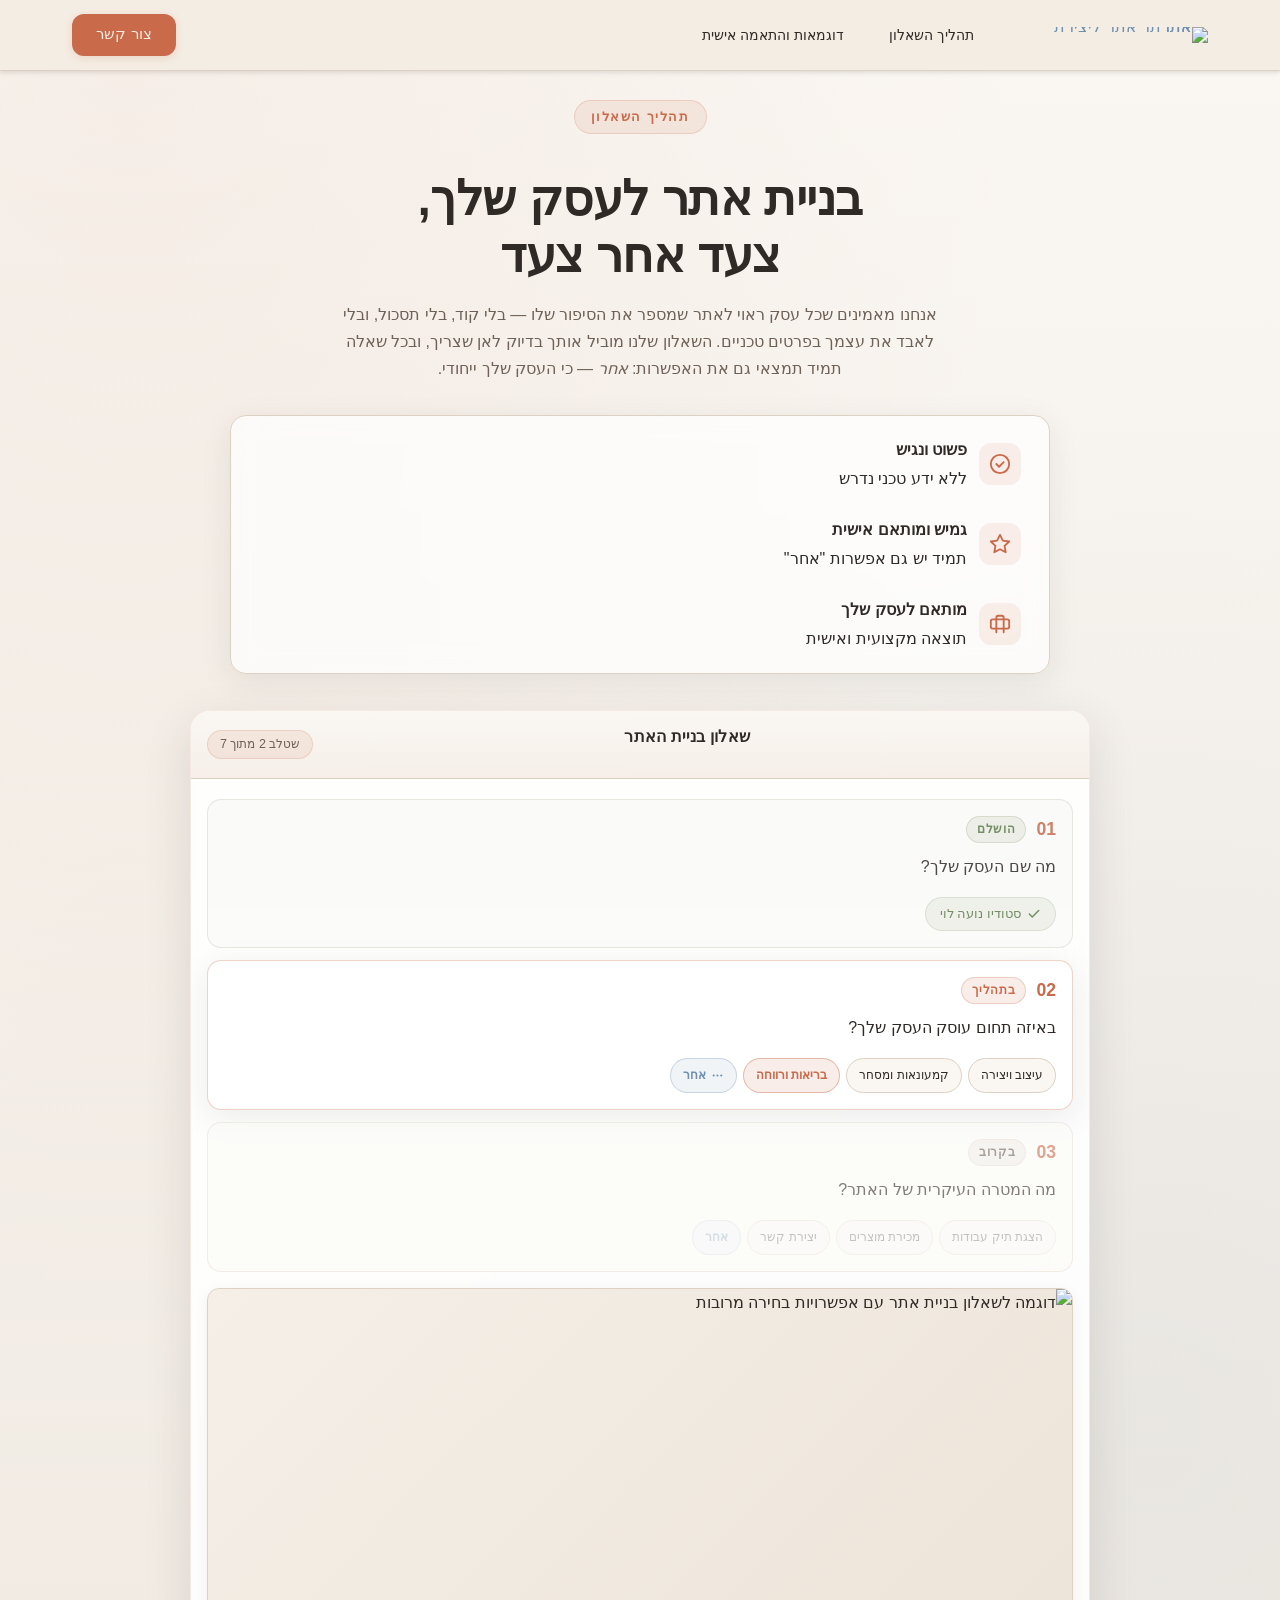
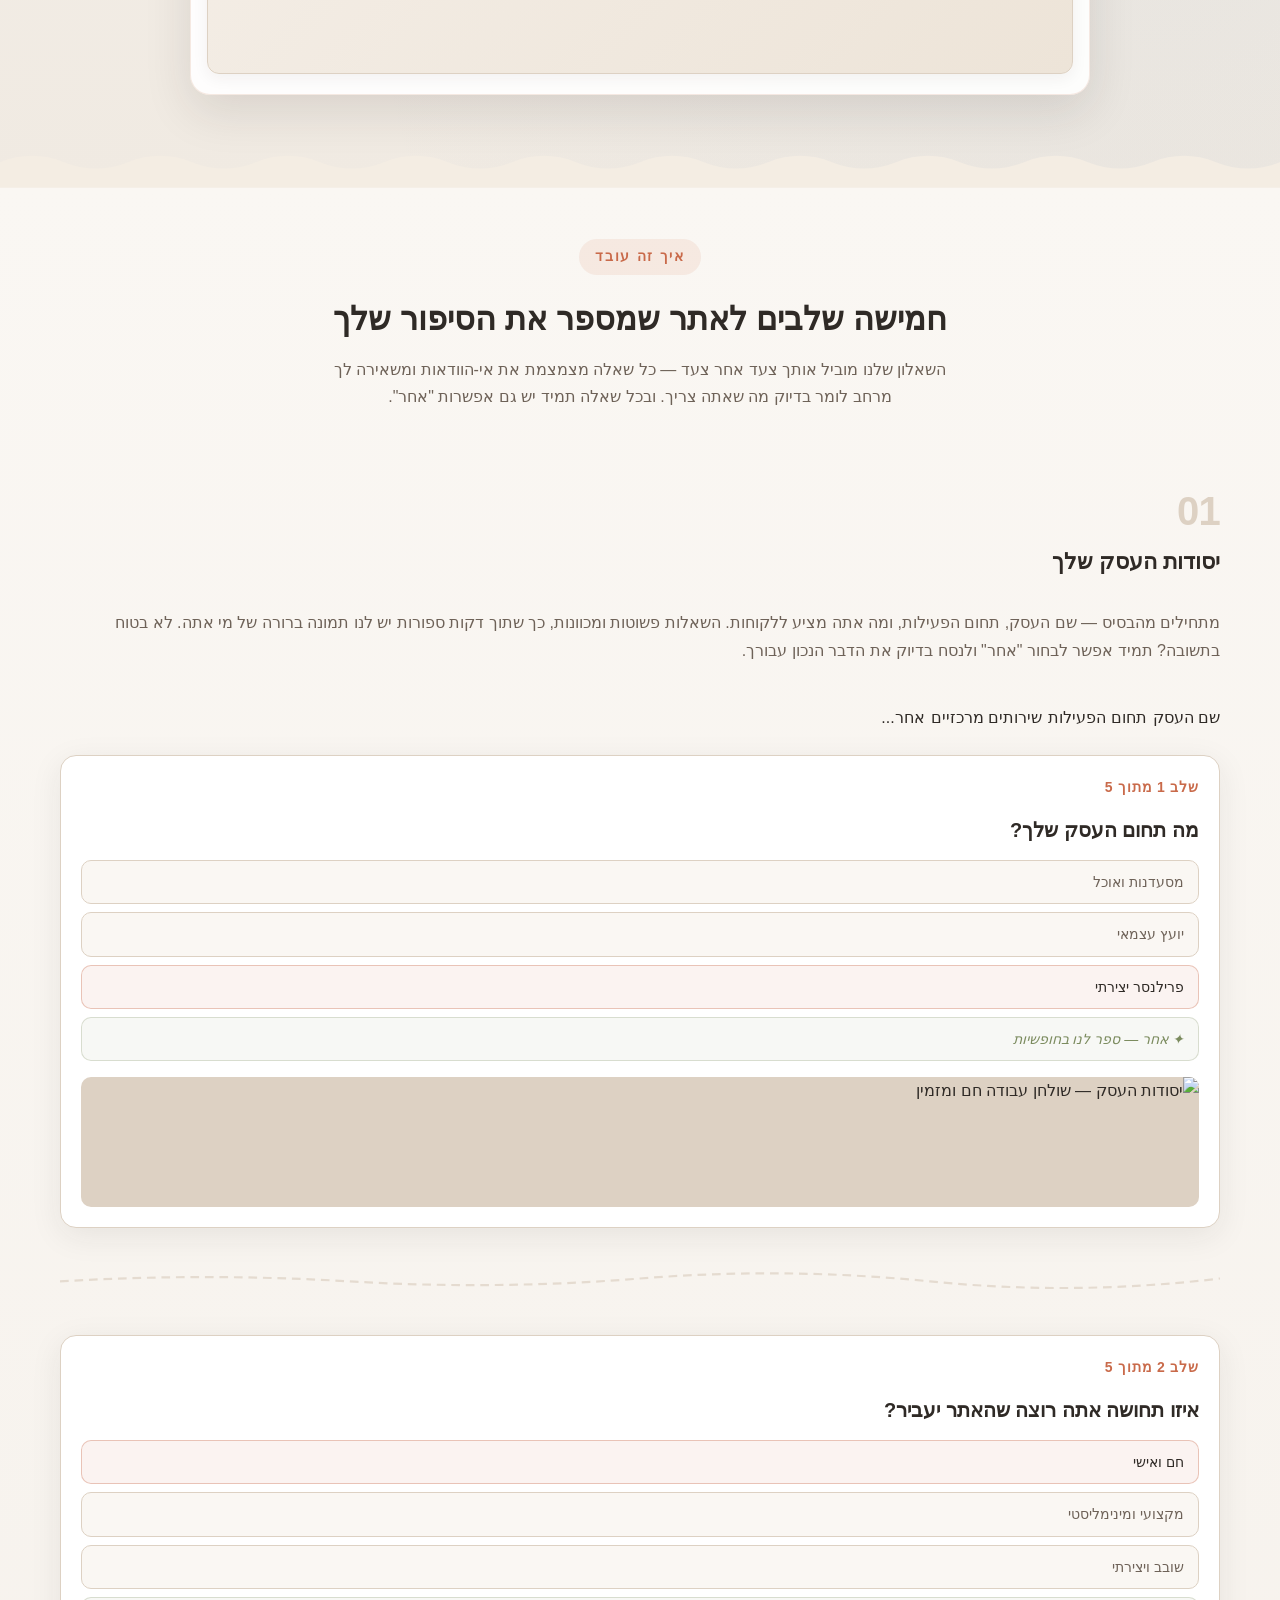
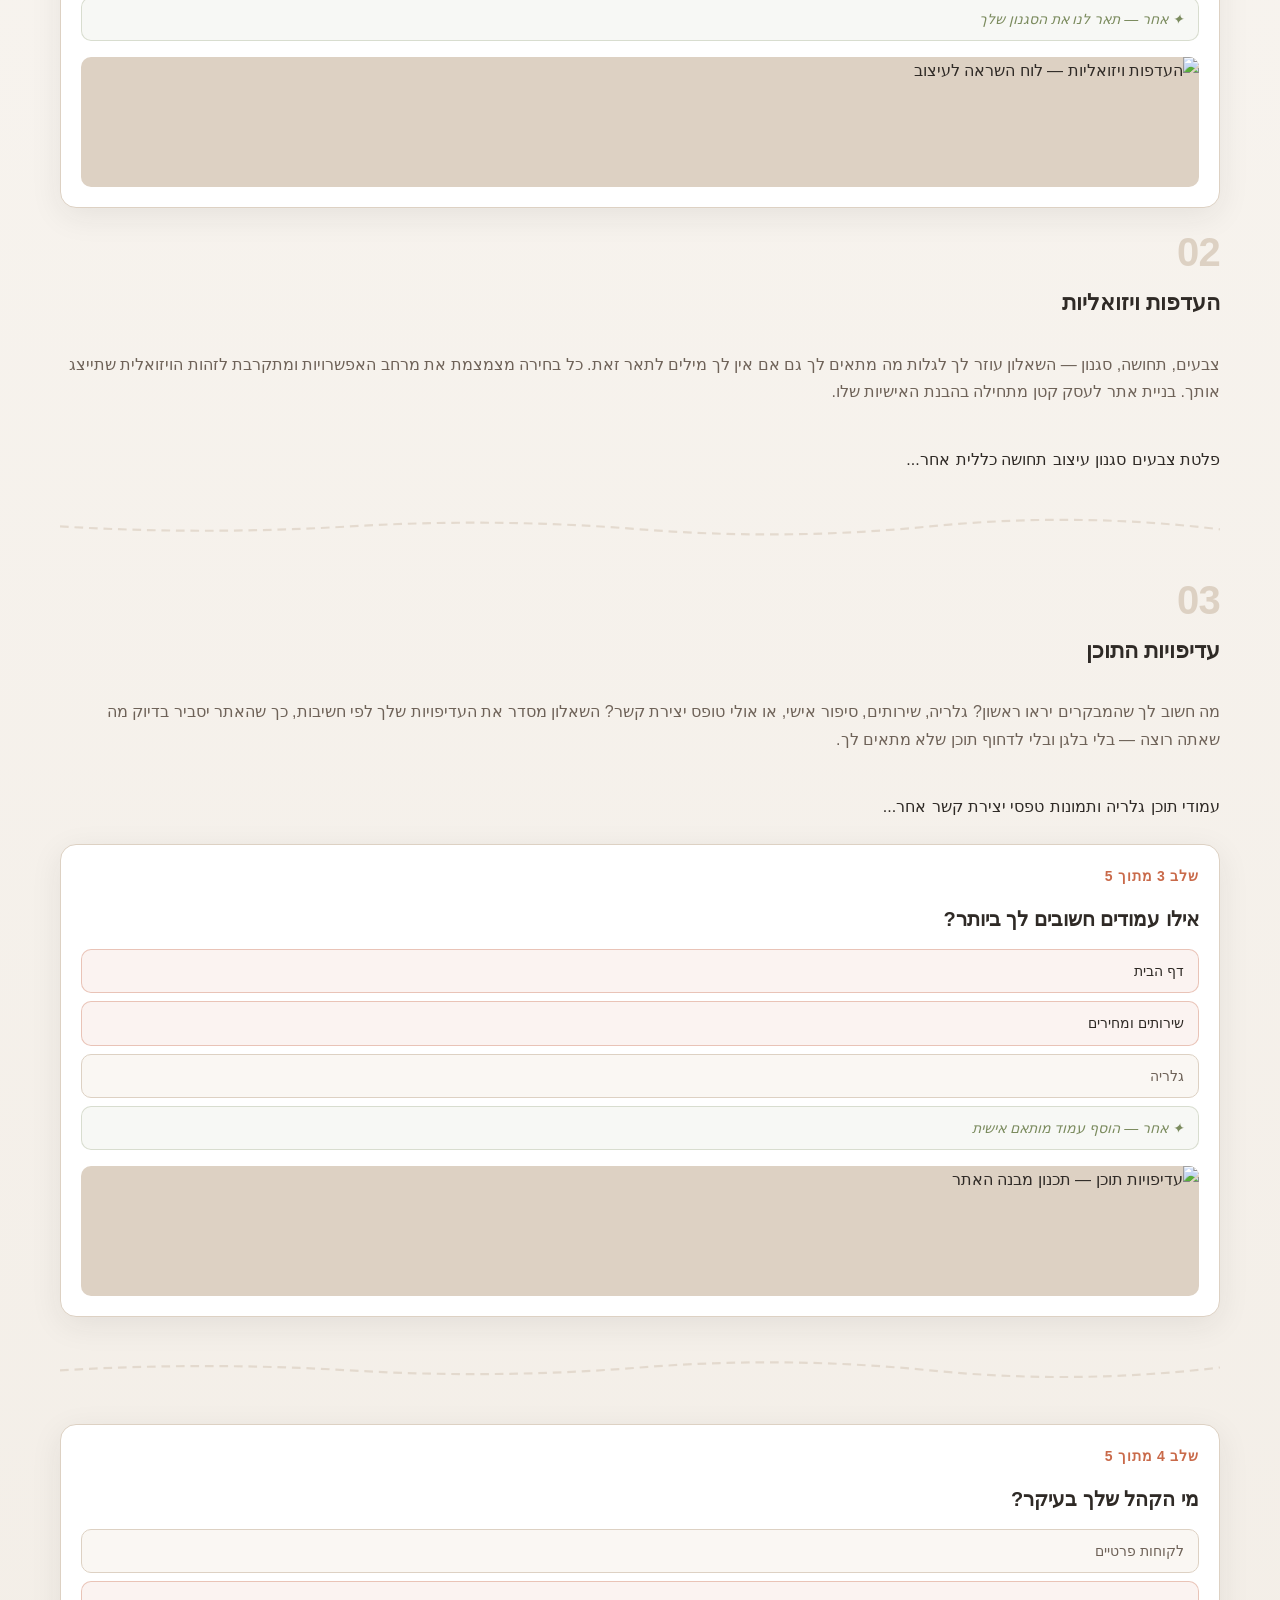
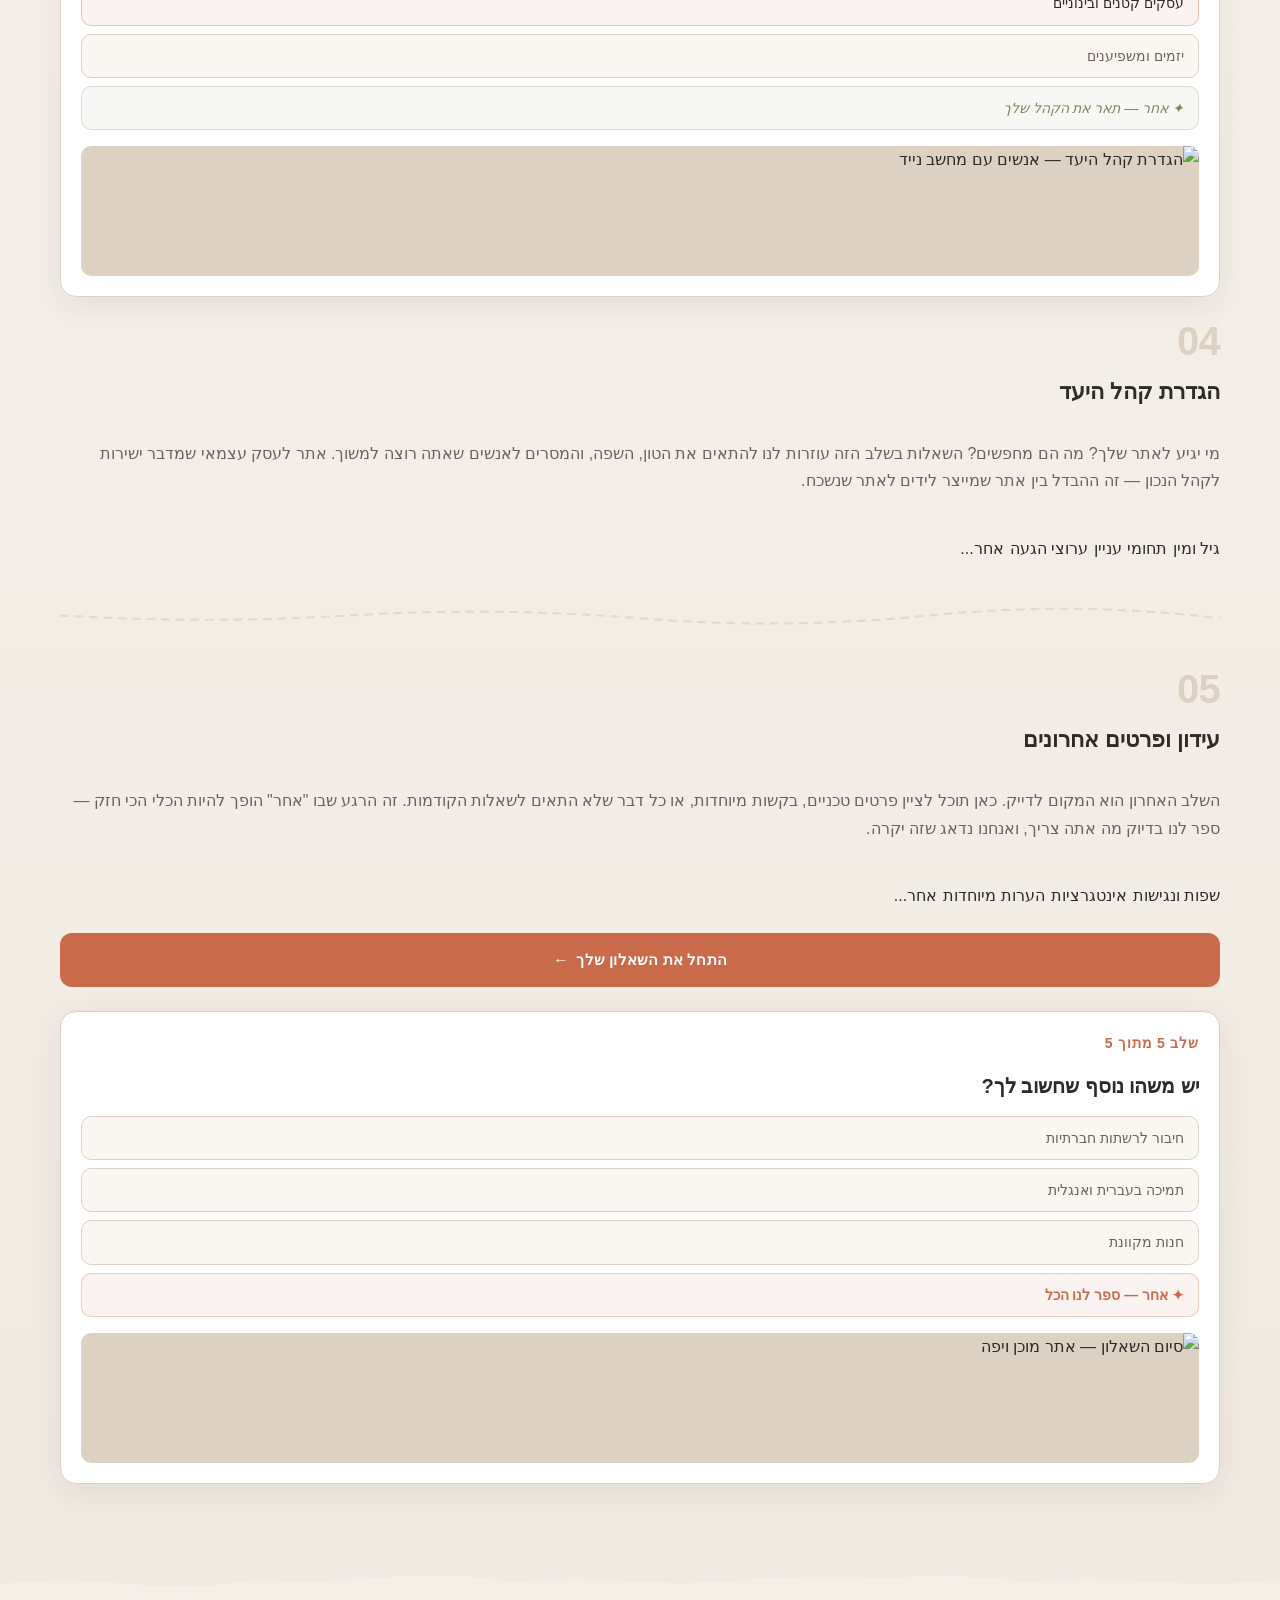
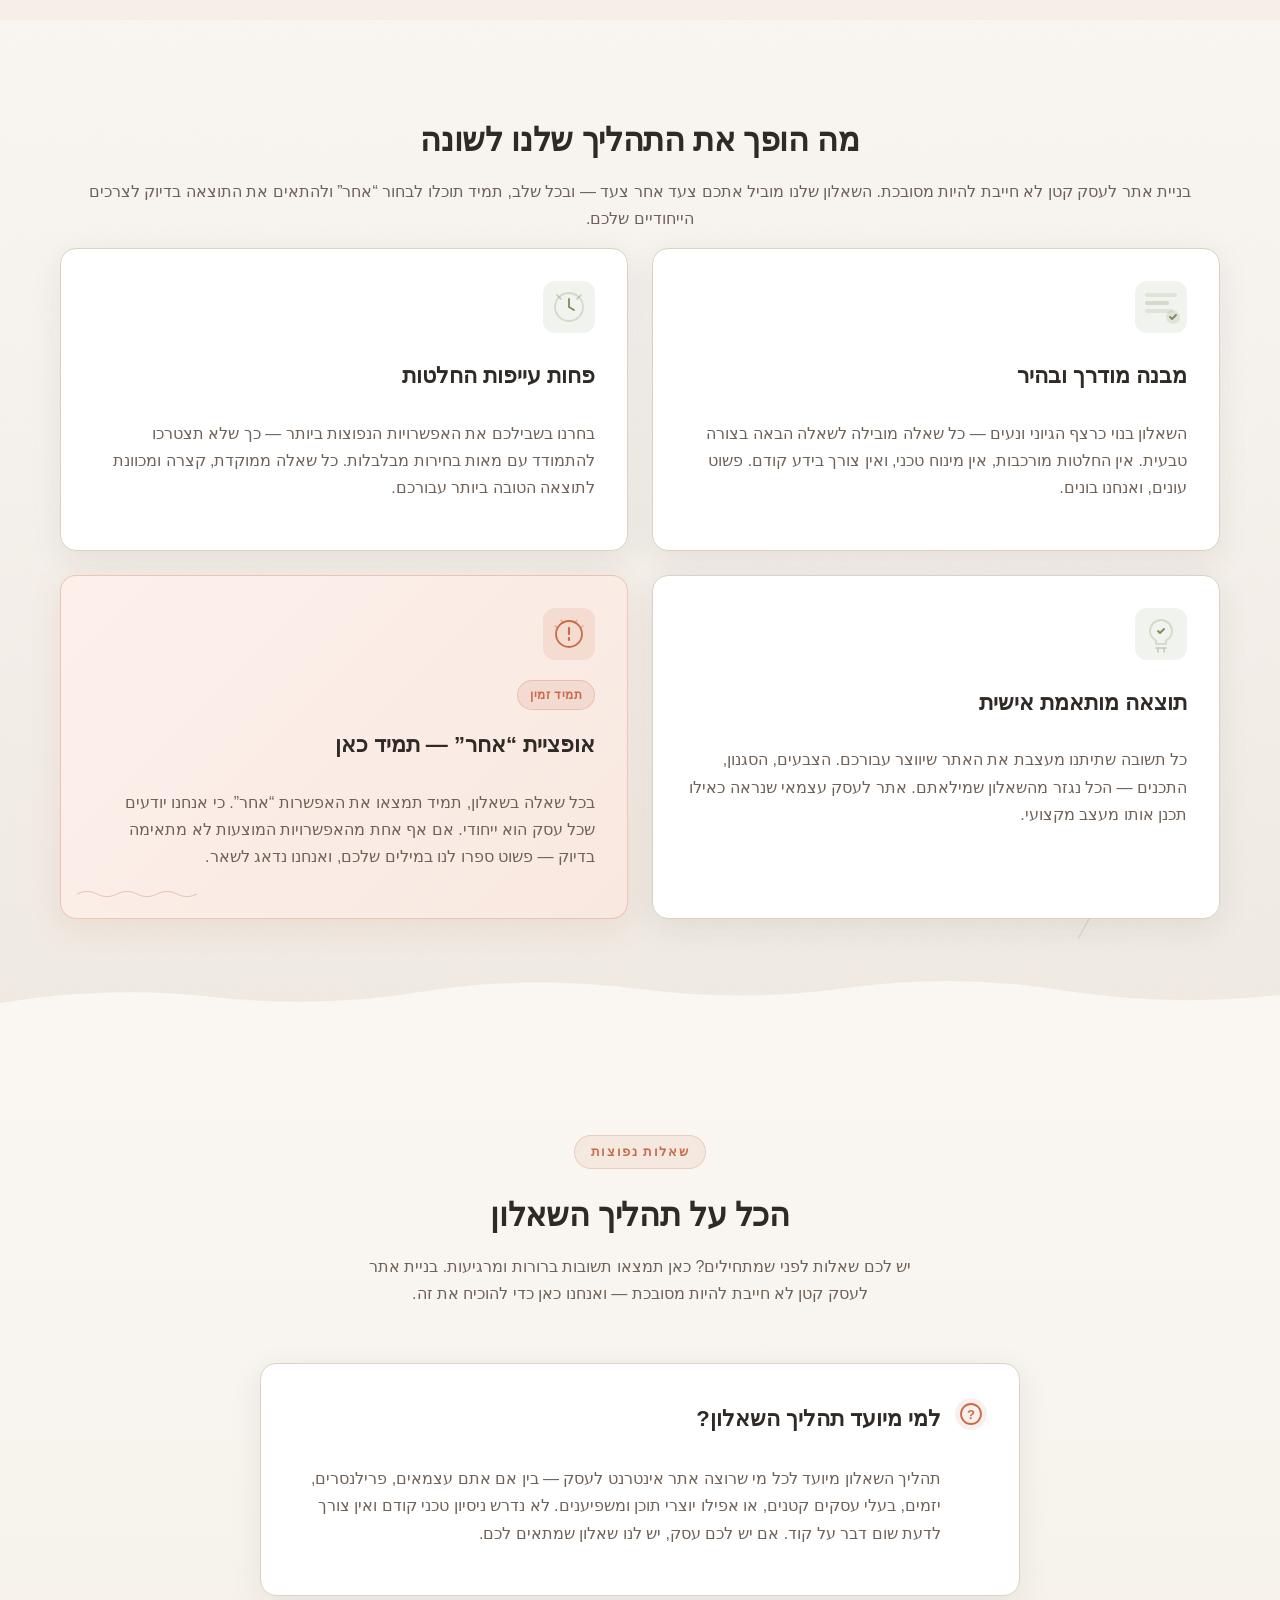
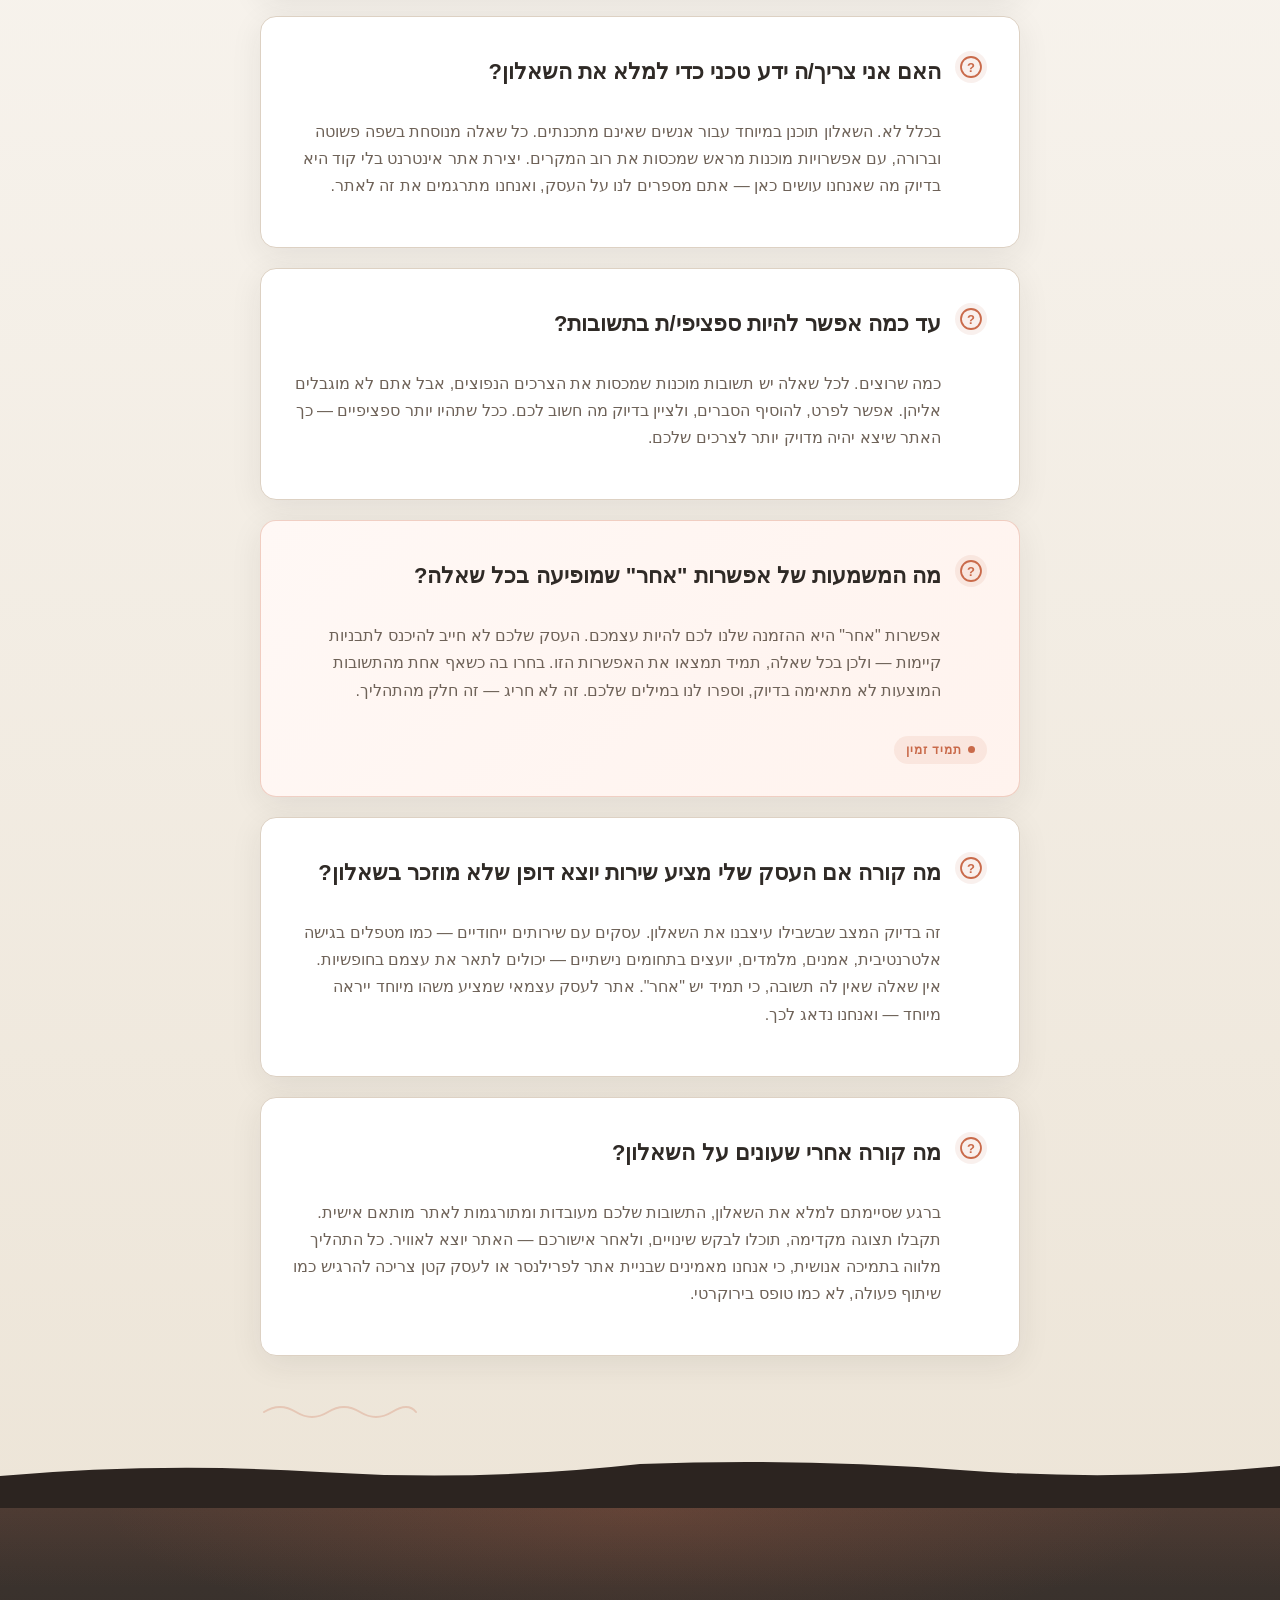
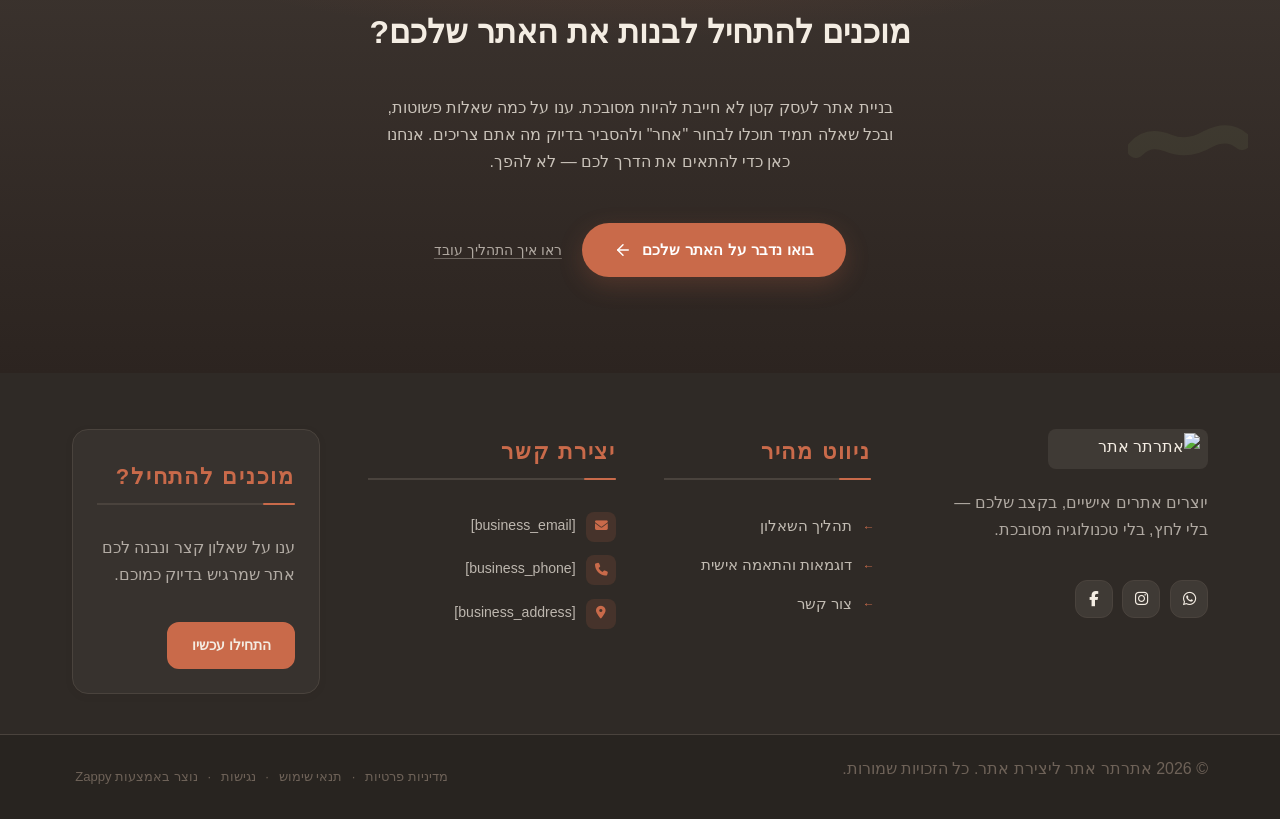
==== commit 41d15148: "Background sync: Progressive GitHub Sync" ====
--- a/process.html
+++ b/process.html
@@ -768,7 +768,7 @@
 </script>
   
   <main>
-    <section class="process-intro-section" data-layout-spec="תהליך השאלון-intro" dir="rtl">
+    <section class="process-intro-section" data-layout-spec="תהליך השאלון-intro" dir="rtl" id="process-intro-section">
   <!-- Decorative botanical motif -->
   <svg class="process-intro-botanical" data-no-icon-edit="true" aria-hidden="true" viewBox="0 0 220 180" fill="none" xmlns="http://www.w3.org/2000/svg">
     <path d="M20,160 Q40,120 60,100 Q80,80 100,60 Q120,40 140,30" stroke="#C4714A" stroke-width="1.5" fill="none" opacity="0.18"></path>
@@ -789,8 +789,8 @@
 
     <!-- Header block -->
     <div class="process-intro-header">
-      <span class="process-intro-eyebrow">תהליך השאלון</span>
-      <h1 class="process-intro-h1">בניית אתר לעסק שלך,<br>צעד אחר צעד</h1>
+      <p class="zappy-editable"><span class="process-intro-eyebrow">תהליך השאלון</span>
+      </p><h1 class="process-intro-h1">בניית אתר לעסק שלך,<br>צעד אחר צעד</h1>
       <p class="process-intro-lead">אנחנו מאמינים שכל עסק ראוי לאתר שמספר את הסיפור שלו — בלי קוד, בלי תסכול, ובלי לאבד את עצמך בפרטים טכניים. השאלון שלנו מוביל אותך בדיוק לאן שצריך, ובכל שאלה תמיד תמצאי גם את האפשרות: <em>אחר</em> — כי העסק שלך ייחודי.</p>
     </div>
 
@@ -834,15 +834,15 @@
         <div class="panel-header-dots">
           <span></span><span></span><span></span>
         </div>
-        <span class="panel-header-title">שאלון בניית האתר</span>
-        <div class="panel-header-step">שלב 2 מתוך 7</div>
+        <p><span class="panel-header-title">שאלון בניית האתר</span>
+        </p><div class="panel-header-step" >שטלב 2 מתוך 7</div>
       </div>
 
       <!-- Panel content: stacked question cards -->
       <div class="panel-body">
 
         <!-- Question card 1 (answered) -->
-        <div class="question-card question-card--answered">
+        <div class="question-card question-card--answered" data-grid-item-index="0">
           <div class="question-card-meta">
             <span class="question-number">01</span>
             <span class="question-badge question-badge--done">הושלם</span>
@@ -855,17 +855,17 @@
         </div>
 
         <!-- Question card 2 (active) -->
-        <div class="question-card question-card--active">
+        <div class="question-card question-card--active" data-grid-item-index="1">
           <div class="question-card-meta">
             <span class="question-number">02</span>
             <span class="question-badge question-badge--active">בתהליך</span>
           </div>
           <p class="question-text">באיזה תחום עוסק העסק שלך?</p>
           <div class="question-options">
-            <button class="option-chip" type="button">עיצוב ויצירה</button>
-            <button class="option-chip" type="button">קמעונאות ומסחר</button>
-            <button class="option-chip option-chip--selected" type="button">בריאות ורווחה</button>
-            <button class="option-chip option-chip--other" type="button">
+            <button class="option-chip" type="button" data-element-type="button" data-element-id="btn-1777822185440-muj58s7pw" data-native-element="true">עיצוב ויצירה</button>
+            <button class="option-chip" type="button" data-element-type="button" data-element-id="btn-1777822185440-vzxoautau" data-native-element="true">קמעונאות ומסחר</button>
+            <button class="option-chip option-chip--selected" type="button" data-element-type="button" data-element-id="btn-1777822185440-qmdw71ujj" data-native-element="true">בריאות ורווחה</button>
+            <button class="option-chip option-chip--other" type="button" data-element-type="button" data-element-id="btn-1777822185440-5irbytywm" data-native-element="true">
               <svg data-element-type="icon" data-icon-type="svg" width="13" height="13" viewBox="0 0 24 24" fill="none" stroke="currentColor" stroke-width="2" stroke-linecap="round" stroke-linejoin="round" aria-hidden="true"><circle cx="12" cy="12" r="1"></circle><circle cx="19" cy="12" r="1"></circle><circle cx="5" cy="12" r="1"></circle></svg>
               אחר
             </button>
@@ -873,17 +873,17 @@
         </div>
 
         <!-- Question card 3 (upcoming) -->
-        <div class="question-card question-card--upcoming">
+        <div class="question-card question-card--upcoming" data-grid-item-index="2">
           <div class="question-card-meta">
             <span class="question-number">03</span>
             <span class="question-badge question-badge--upcoming">בקרוב</span>
           </div>
           <p class="question-text">מה המטרה העיקרית של האתר?</p>
           <div class="question-options question-options--faded">
-            <button class="option-chip" type="button" disabled="">הצגת תיק עבודות</button>
-            <button class="option-chip" type="button" disabled="">מכירת מוצרים</button>
-            <button class="option-chip" type="button" disabled="">יצירת קשר</button>
-            <button class="option-chip option-chip--other" type="button" disabled="">אחר</button>
+            <button class="option-chip" type="button" disabled="" data-element-type="button" data-element-id="btn-1777822185440-89fnyet3g" data-native-element="true">הצגת תיק עבודות</button>
+            <button class="option-chip" type="button" disabled="" data-element-type="button" data-element-id="btn-1777822185440-vpfyu6ehh" data-native-element="true">מכירת מוצרים</button>
+            <button class="option-chip" type="button" disabled="" data-element-type="button" data-element-id="btn-1777822185440-jtp2wchej" data-native-element="true">יצירת קשר</button>
+            <button class="option-chip option-chip--other" type="button" disabled="" data-element-type="button" data-element-id="btn-1777822185440-wv7j2du3h" data-native-element="true">אחר</button>
           </div>
         </div>
 
@@ -891,7 +891,7 @@
 
       <!-- Panel image placeholder -->
       <div class="panel-image-wrapper">
-        <img data-placeholder="process-intro-image-1" data-context="Warm editorial flat-lay illustration of a digital questionnaire UI on a cream background. Shows stacked question cards with multiple-choice options, a highlighted selected option in terracotta, and an &quot;Other&quot; option chip in dusty blue. Soft shadows, rounded card corners, minimal and calm design aesthetic. No people, no text, just UI shapes and soft color." width="900" height="400" src="/assets/site-process-intro-image-1.webp" alt="דוגמה לשאלון בניית אתר עם אפשרויות בחירה מרובות" class="panel-illustration">
+        <img data-placeholder="process-intro-image-1" data-context="Warm editorial flat-lay illustration of a digital questionnaire UI on a cream background. Shows stacked question cards with multiple-choice options, a highlighted selected option in terracotta, and an &quot;Other&quot; option chip in dusty blue. Soft shadows, rounded card corners, minimal and calm design aesthetic. No people, no text, just UI shapes and soft color." width="900" height="400" src="/assets/site-process-intro-image-1.webp" alt="דוגמה לשאלון בניית אתר עם אפשרויות בחירה מרובות" class="panel-illustration" data-element-type="image" data-element-id="img-1777822185461-qwcd4szbi" >
       </div>
     </div>
 
